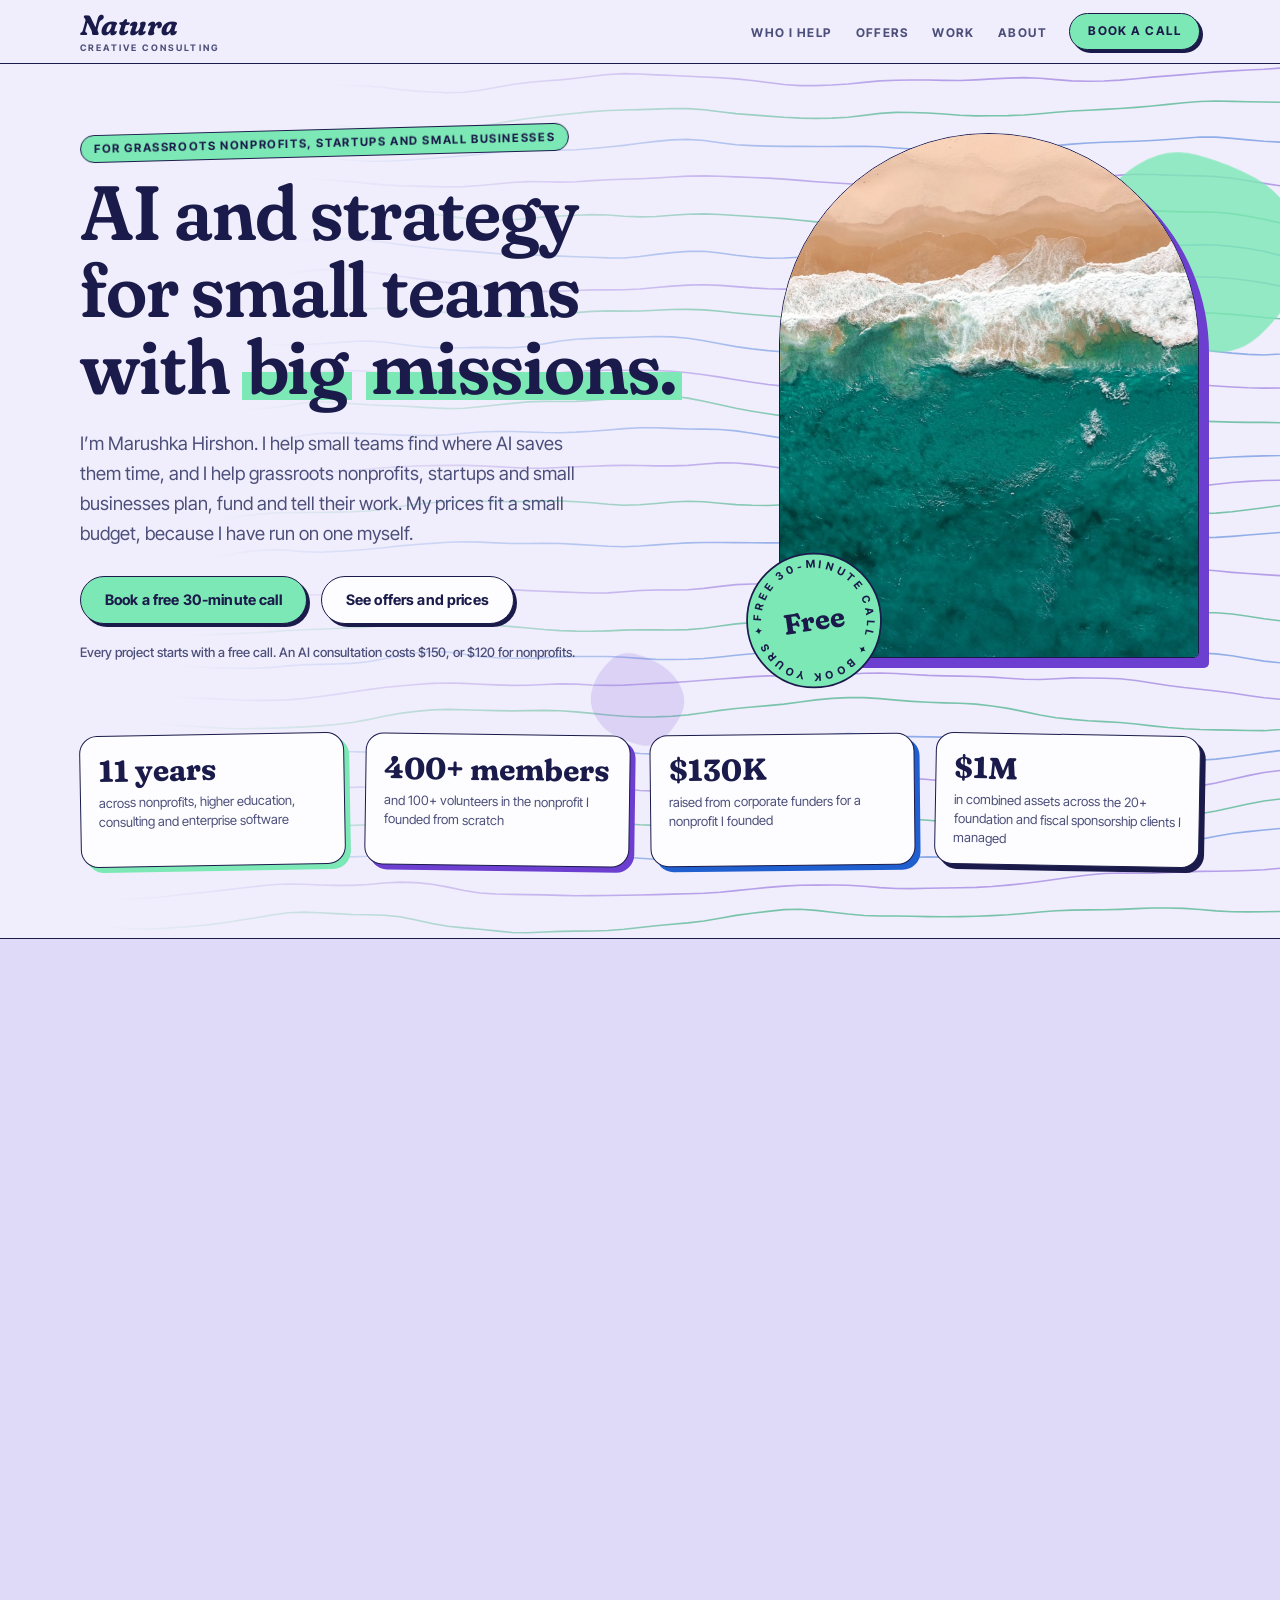
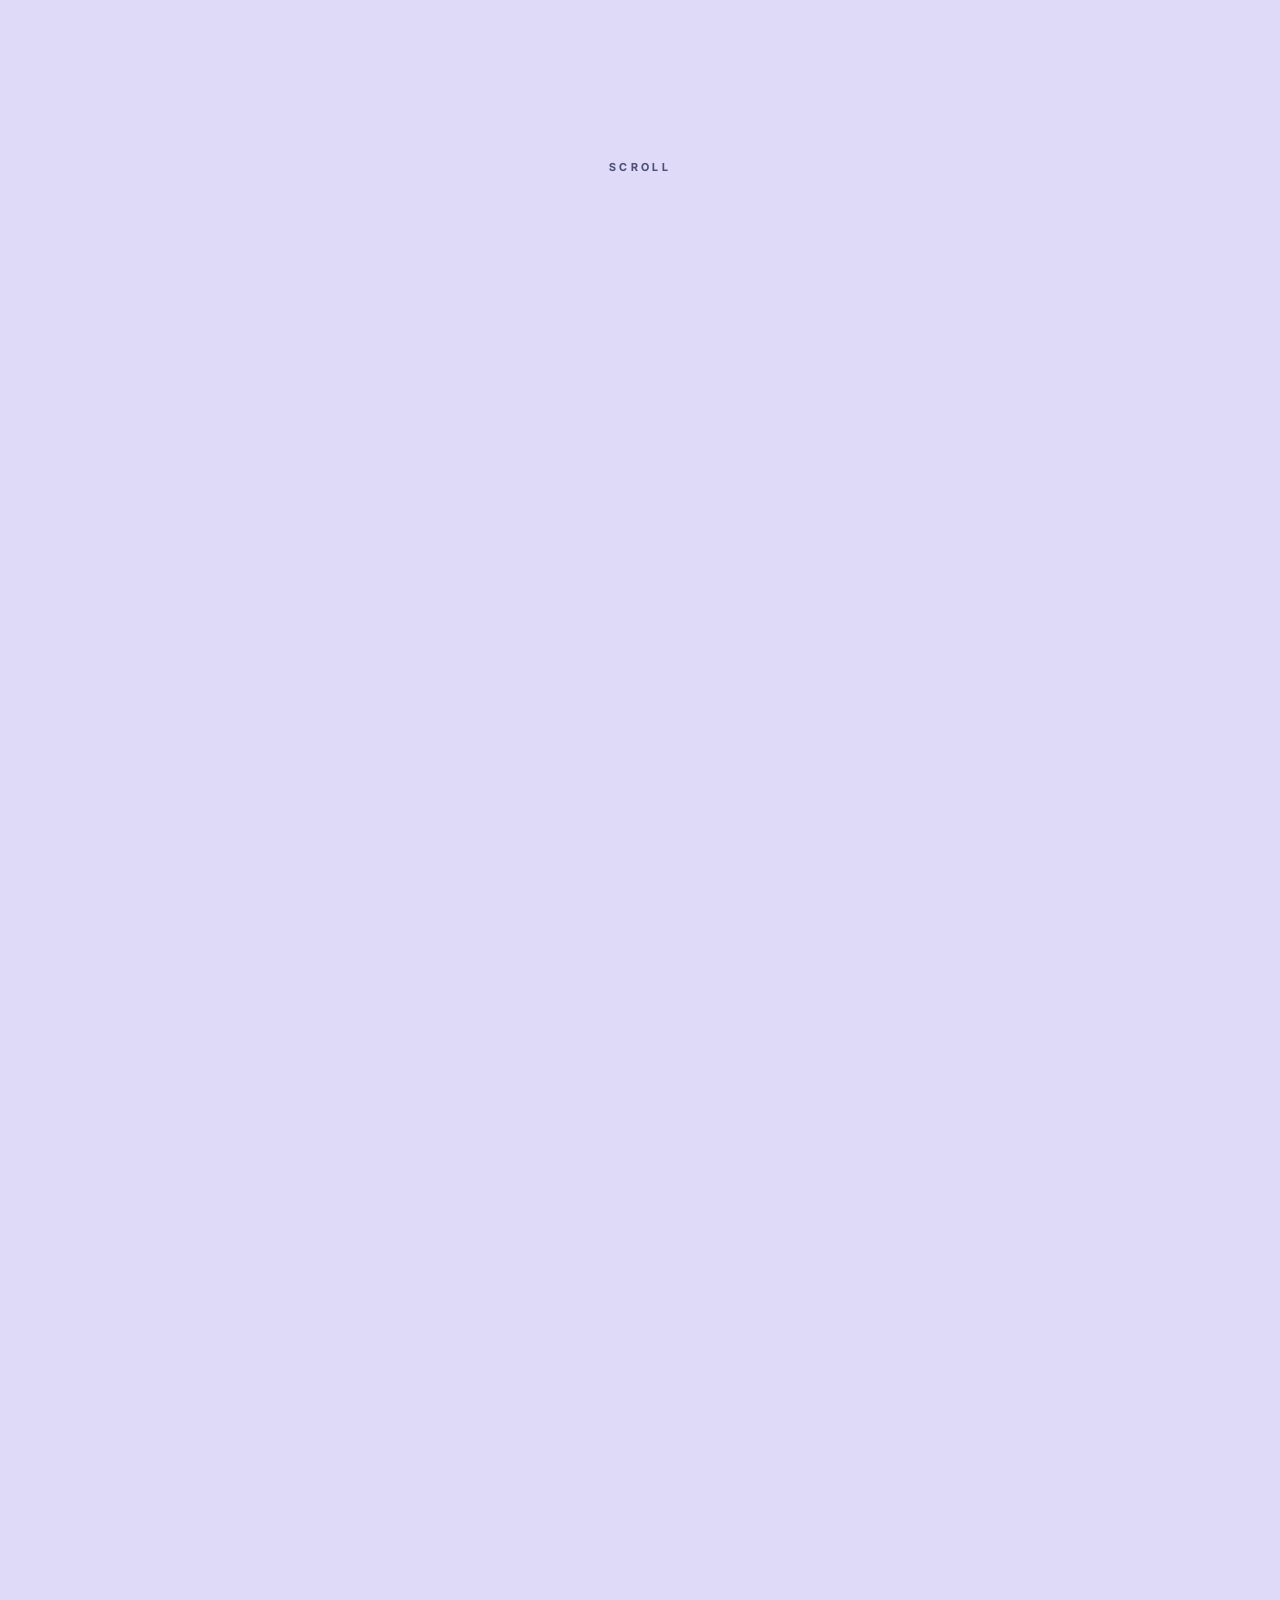
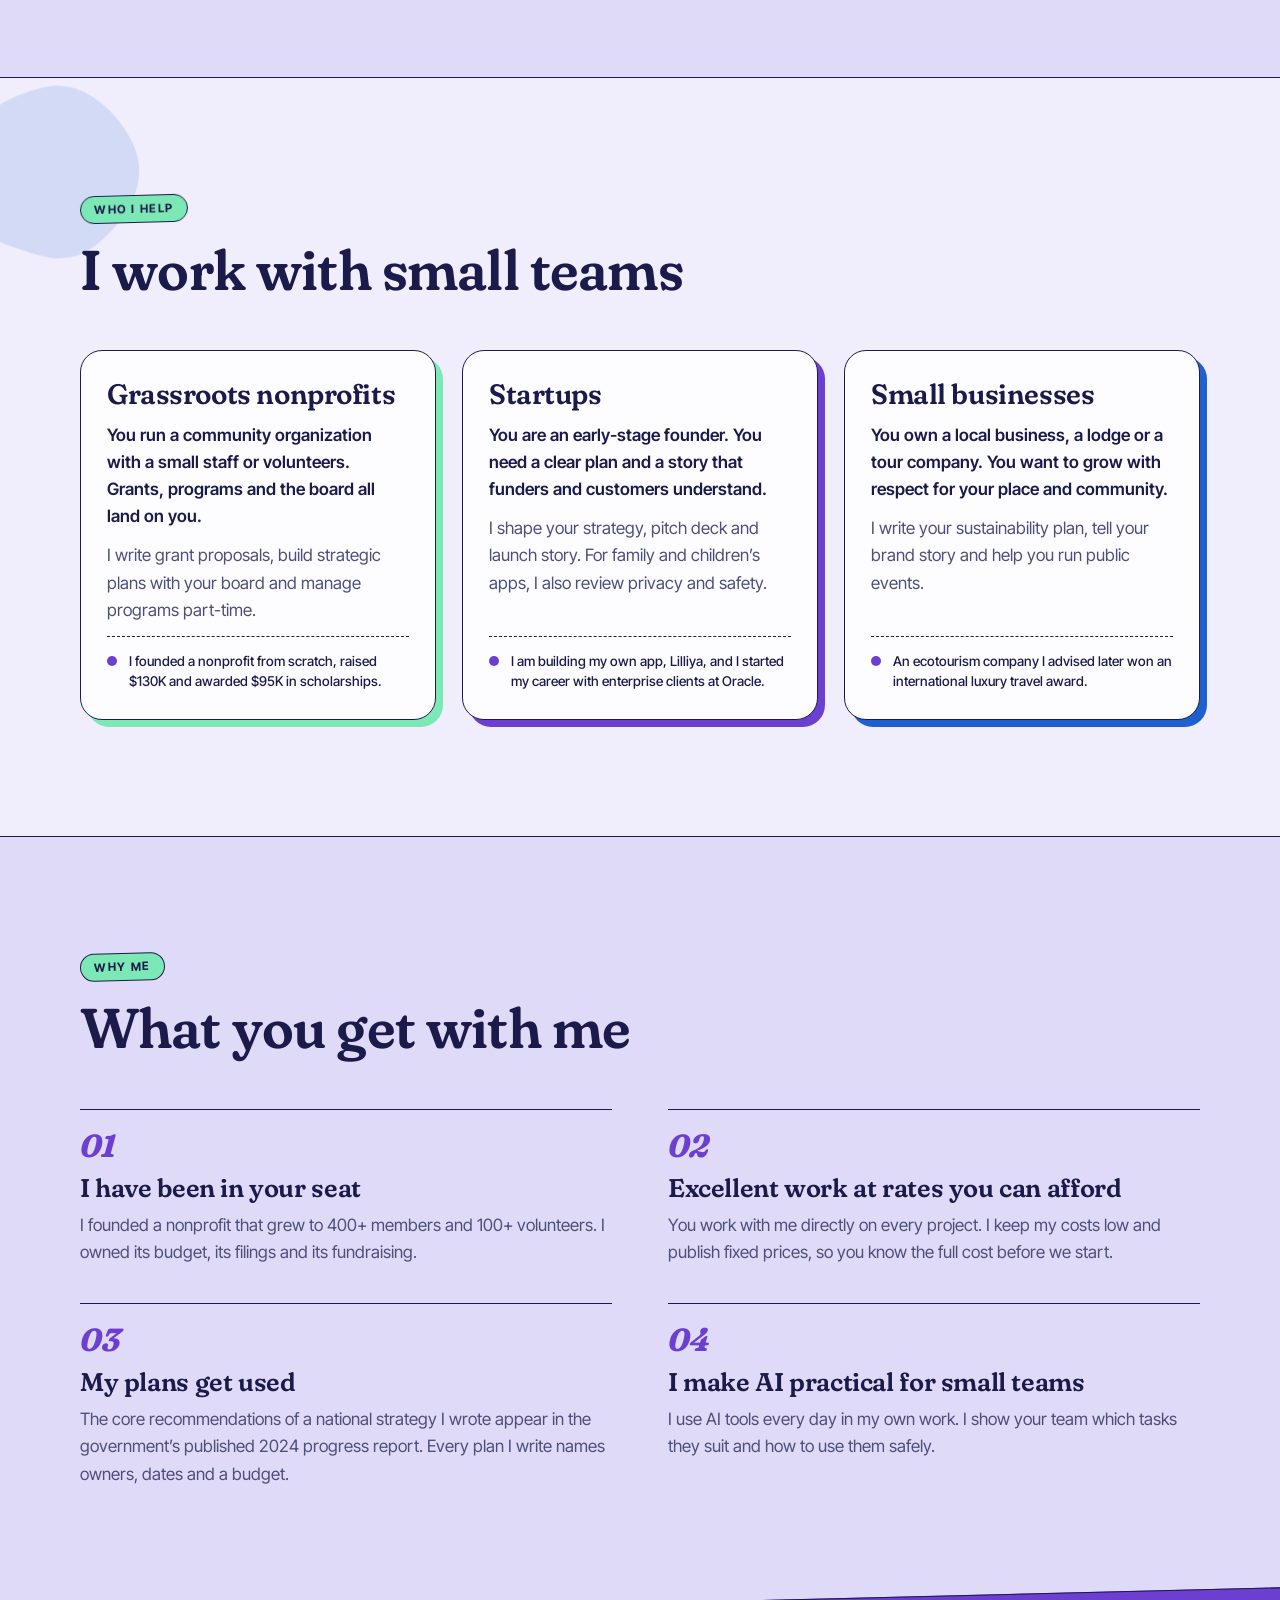
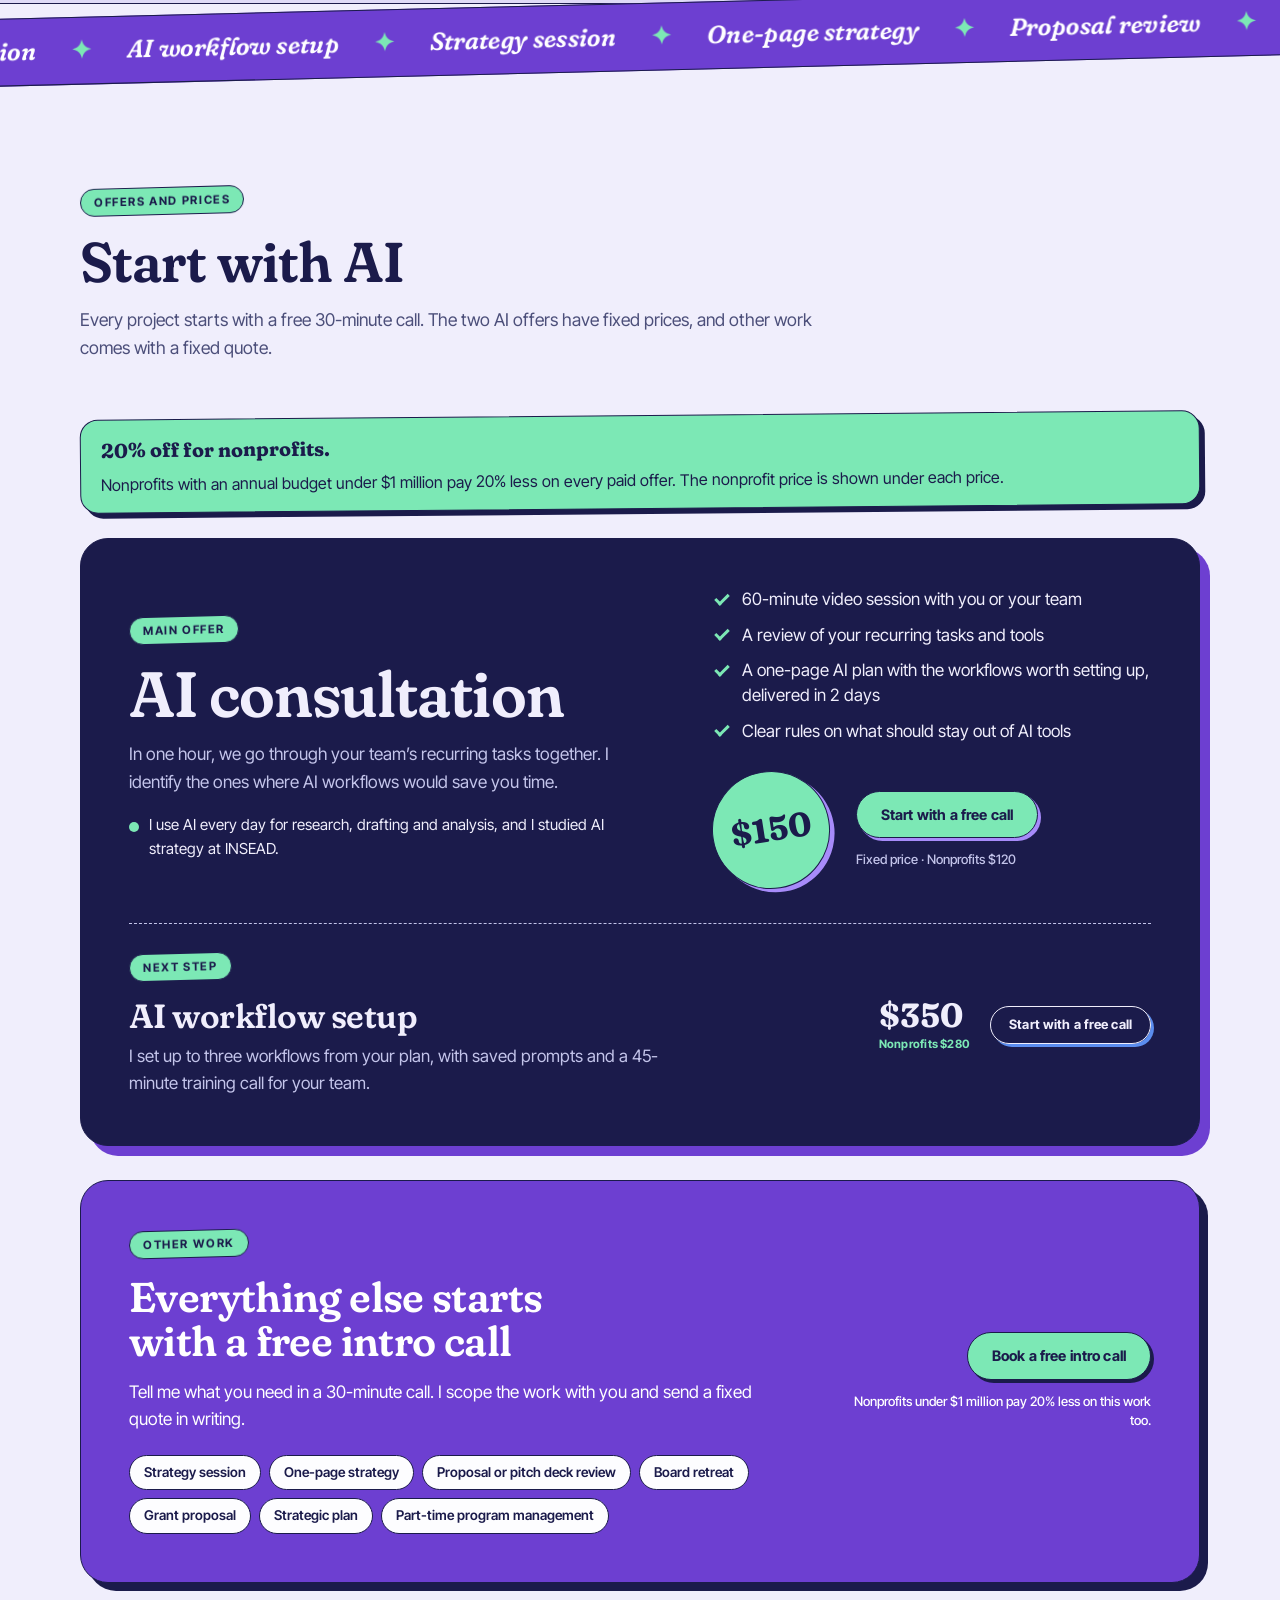
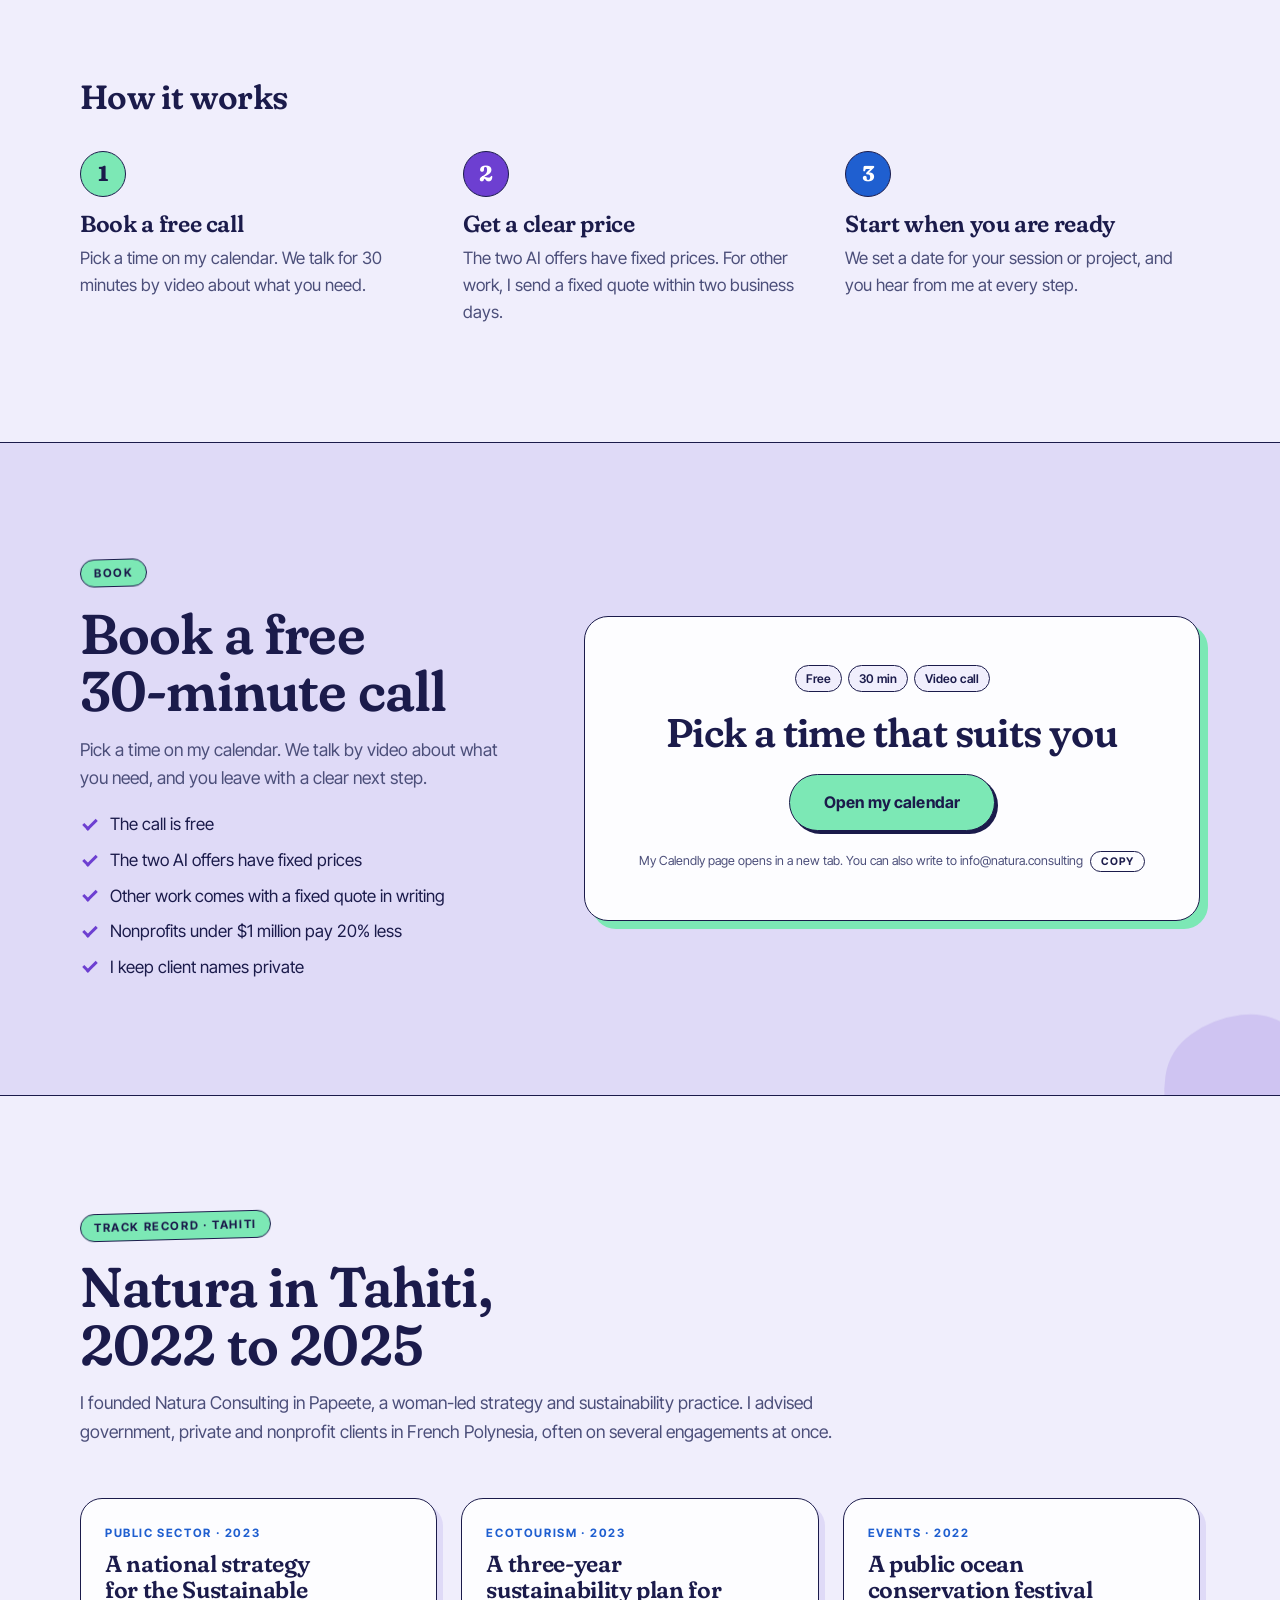
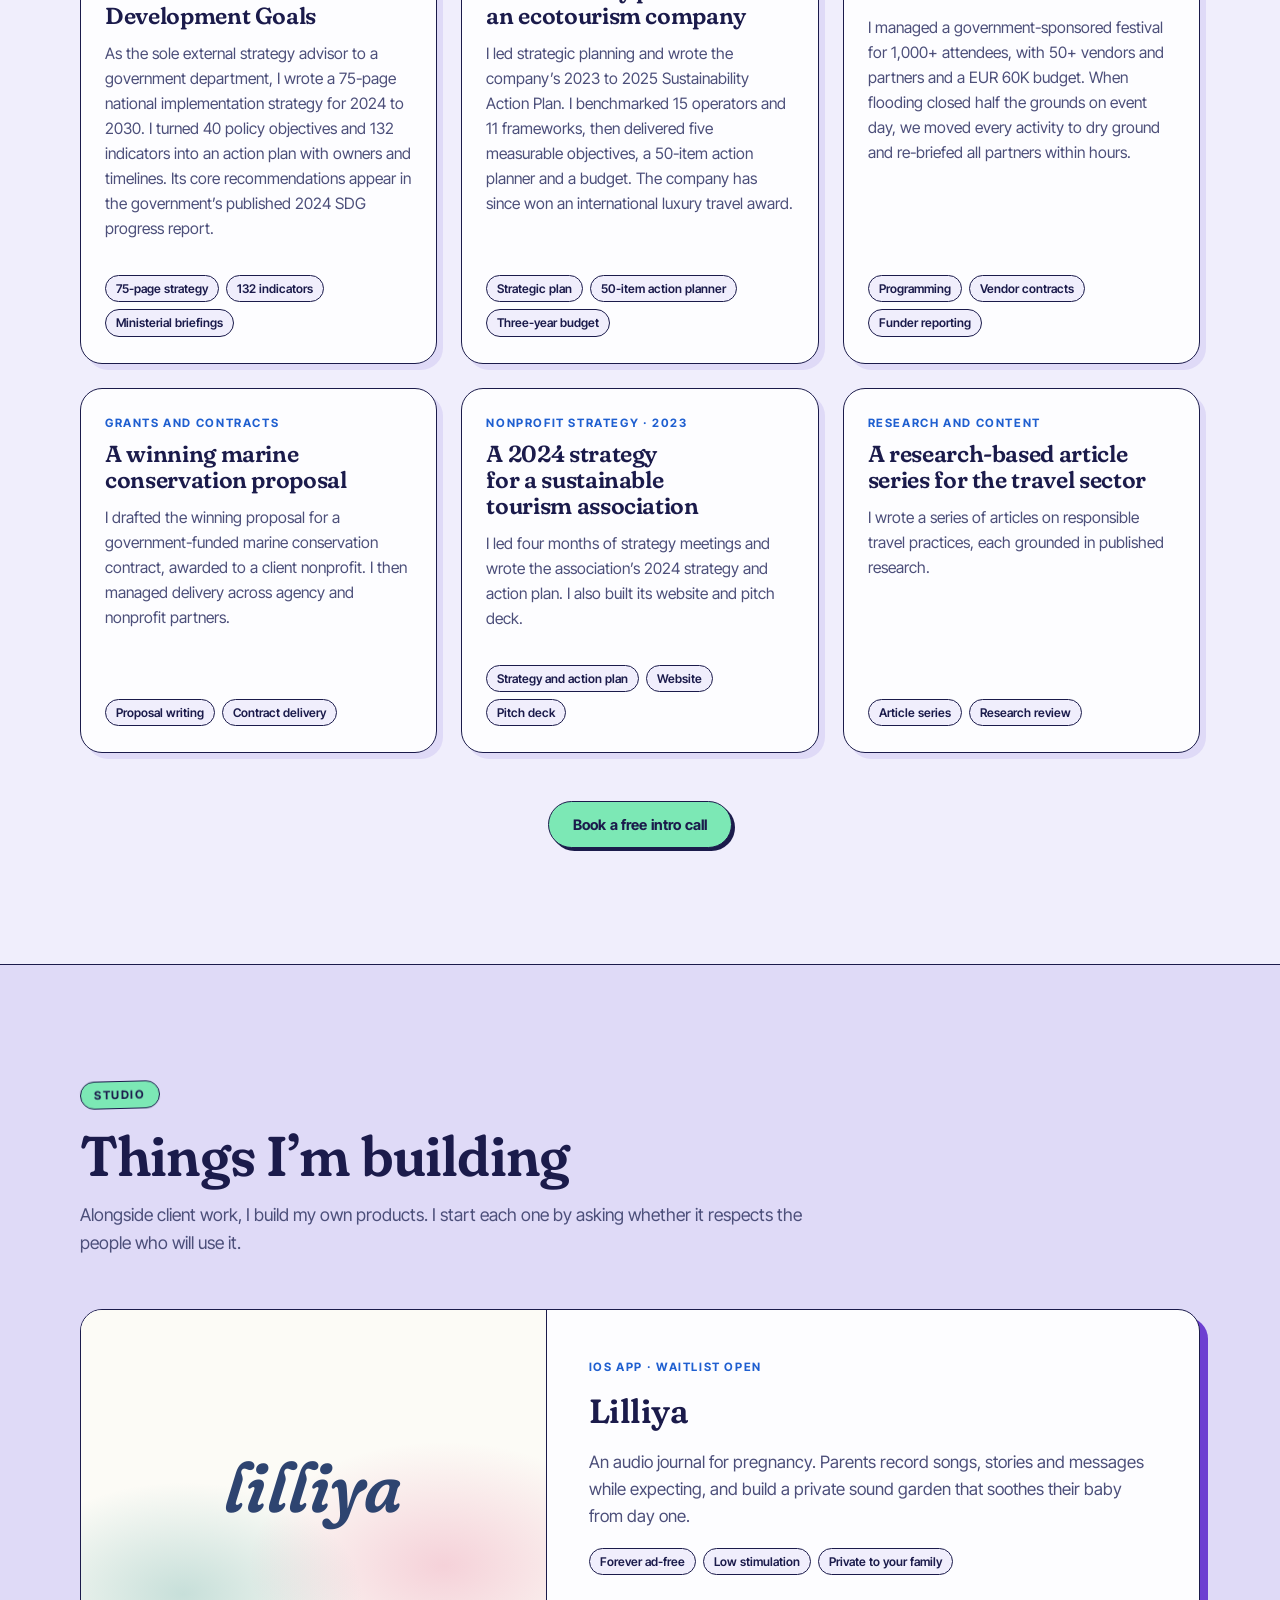
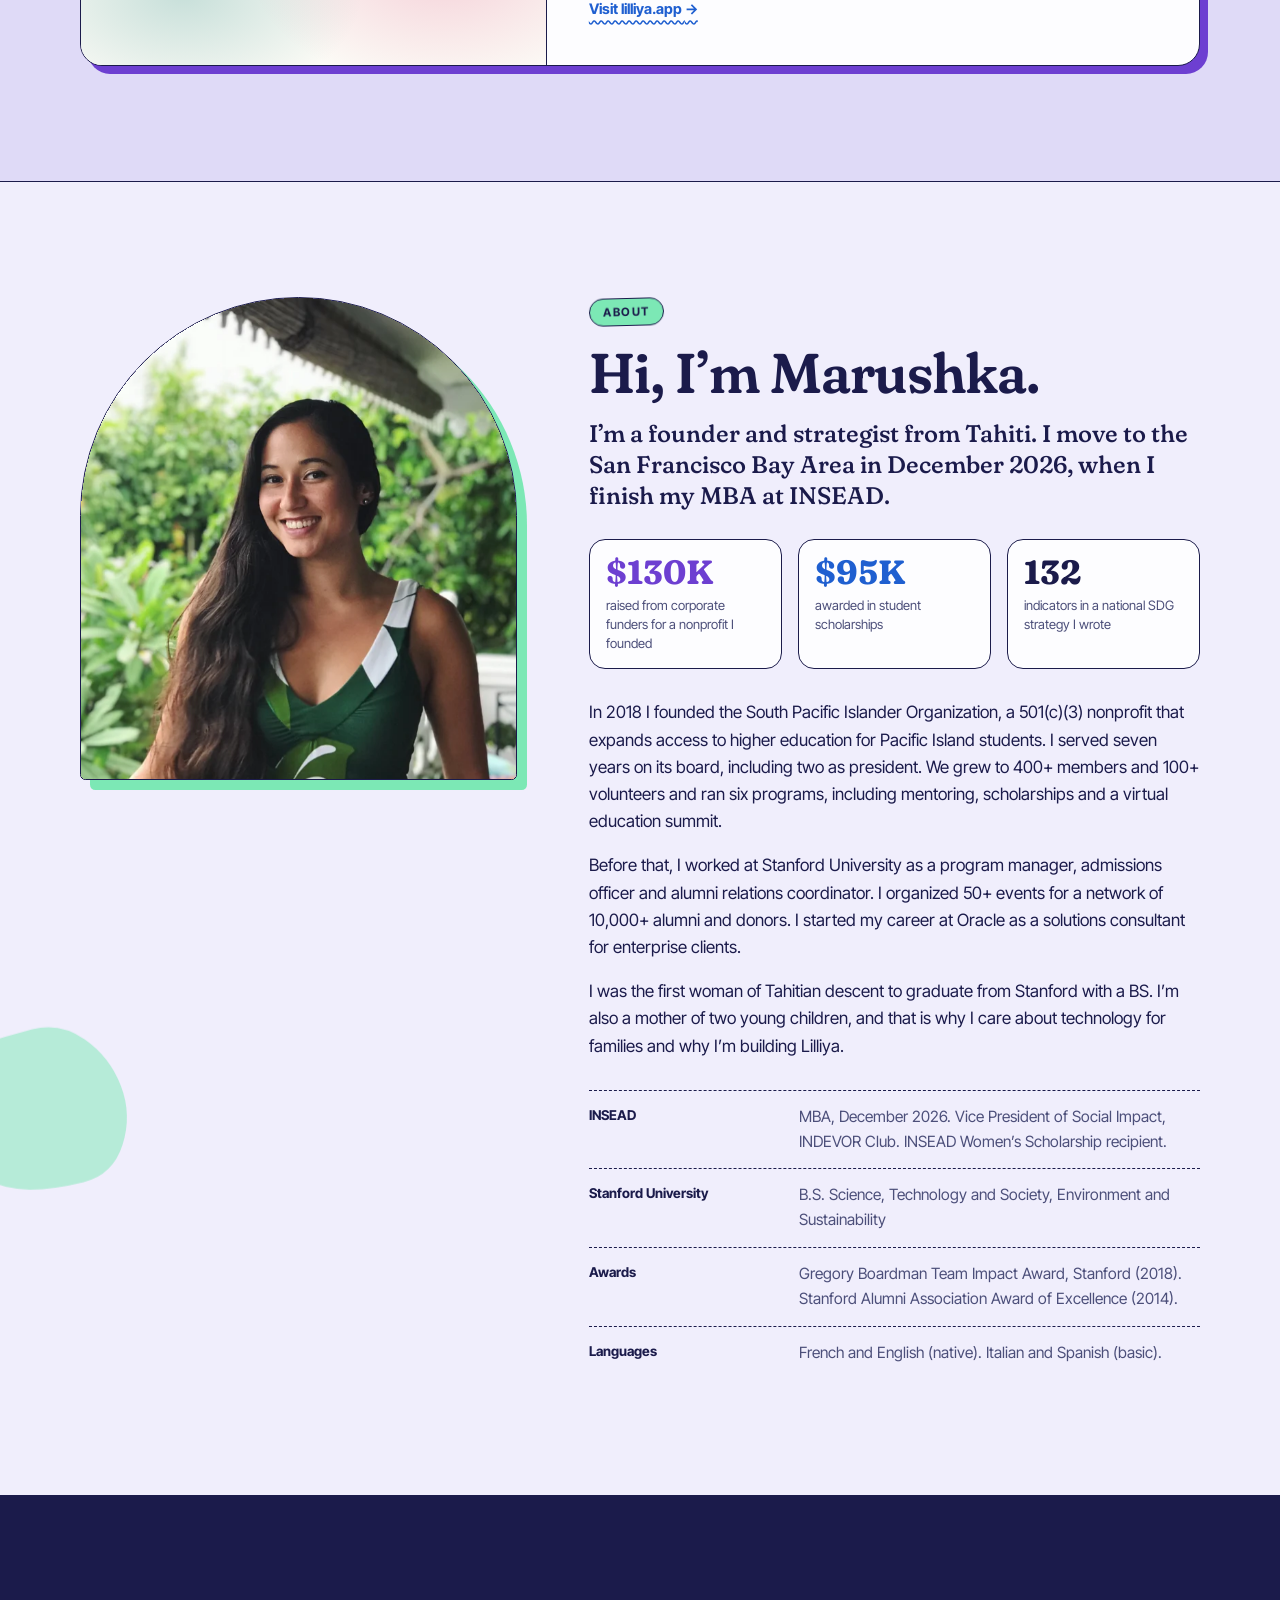
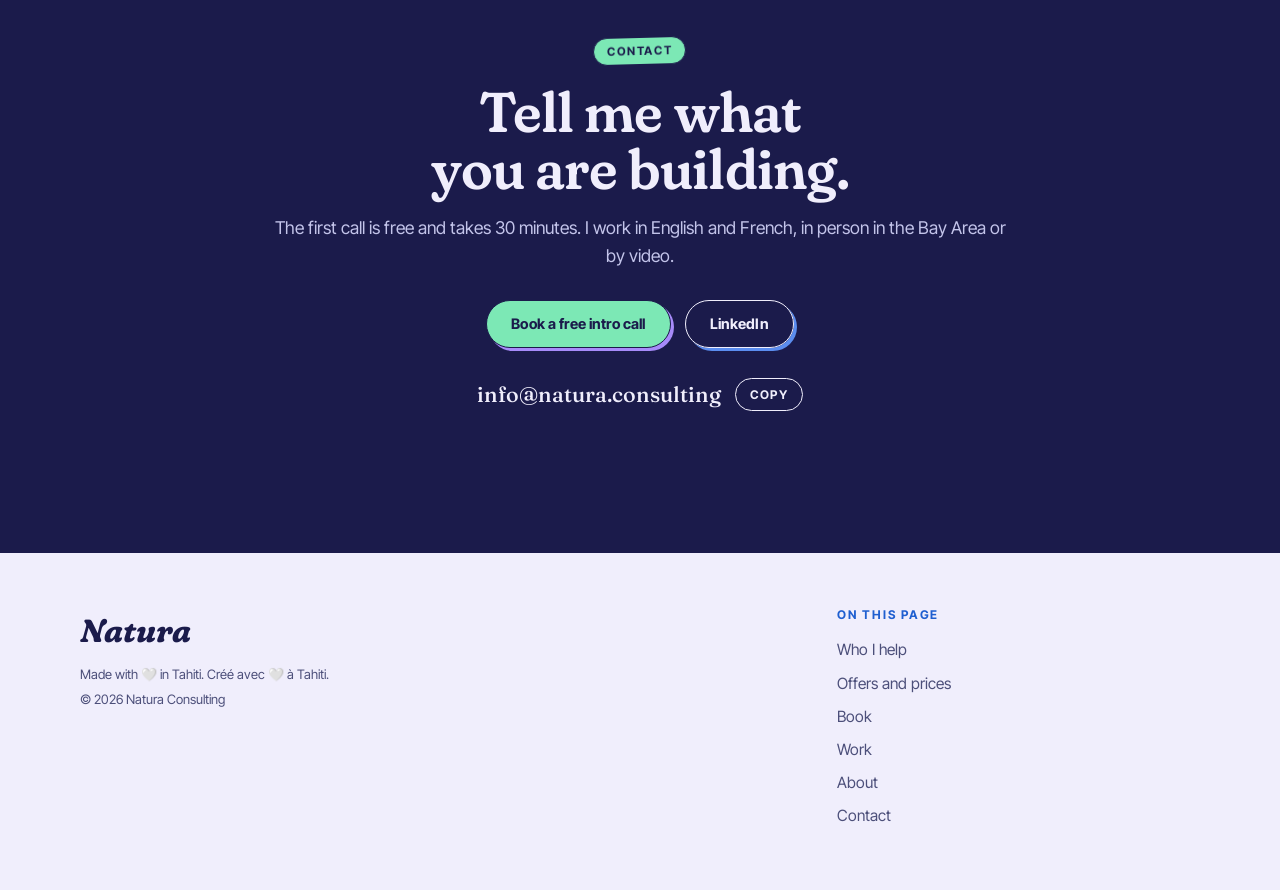
==== index.html @ 6c4a93a5 "Launch the Natura Consulting website A static one-page site for AI consultations and strategy for sm" ====
<!doctype html>
<html lang="en">
<head>
<meta charset="utf-8">
<meta name="viewport" content="width=device-width, initial-scale=1, viewport-fit=cover">
<title>Natura · Consulting for Small Teams</title>
<meta name="description" content="Marushka Hirshon helps grassroots nonprofits, startups and small businesses with AI consultations, strategy and grant work. Fixed prices from $150, and 20% off for nonprofits. San Francisco Bay Area.">
<meta name="version" content="3.4">
<link rel="canonical" href="https://natura.consulting/">
<link rel="icon" href="assets/favicon.svg" type="image/svg+xml">
<link rel="icon" href="assets/favicon-32.png" type="image/png" sizes="32x32">
<link rel="apple-touch-icon" href="assets/apple-touch-icon.png">
<meta name="theme-color" content="#F0EEFC">
<meta property="og:type" content="website">
<meta property="og:site_name" content="Natura Consulting">
<meta property="og:url" content="https://natura.consulting/">
<meta property="og:title" content="AI and strategy for small teams with big missions">
<meta property="og:description" content="Marushka Hirshon helps grassroots nonprofits, startups and small businesses with AI consultations, strategy and grant work. Fixed prices from $150, and 20% off for nonprofits.">
<meta property="og:image" content="https://natura.consulting/assets/og-image.jpg">
<meta property="og:image:width" content="1200">
<meta property="og:image:height" content="630">
<meta property="og:image:alt" content="Natura Consulting. AI and strategy for small teams with big missions.">
<meta name="twitter:card" content="summary_large_image">
<script type="application/ld+json">
{
  "@context": "https://schema.org",
  "@type": "ProfessionalService",
  "name": "Natura Consulting",
  "url": "https://natura.consulting/",
  "image": "https://natura.consulting/assets/og-image.jpg",
  "description": "AI consultations, strategy and grant work for grassroots nonprofits, startups and small businesses, at fixed prices.",
  "email": "info@natura.consulting",
  "areaServed": "San Francisco Bay Area",
  "priceRange": "$",
  "founder": { "@type": "Person", "name": "Marushka Hirshon", "sameAs": "https://www.linkedin.com/in/marushkahirshon" },
  "knowsLanguage": ["en", "fr"]
}
</script>
<link rel="preconnect" href="https://fonts.googleapis.com">
<link rel="preconnect" href="https://fonts.gstatic.com" crossorigin>
<link rel="stylesheet" href="https://fonts.googleapis.com/css2?family=Fraunces:ital,opsz,wght,SOFT,WONK@0,9..144,400..800,0..100,0..1;1,9..144,400..800,0..100,0..1&family=Inter+Tight:wght@400;500;600;700&display=swap">
<link rel="stylesheet" href="assets/site.css">
</head>
<body>

<header class="site-head" id="top">
  <div class="wrap topbar">
    <a class="brand" href="#top"><span class="brand-name">Natura</span><span class="brand-sub">Creative consulting</span></a>
    <nav class="topnav" aria-label="Page sections">
      <ul>
        <li><a href="#who">Who I help</a></li>
        <li><a href="#offers">Offers</a></li>
        <li><a href="#work">Work</a></li>
        <li><a href="#about">About</a></li>
      </ul>
      <a class="btn btn-solid btn-sm" href="https://calendly.com/natura-info/30min" target="_blank" rel="noopener">Book a call</a>
    </nav>
  </div>
</header>

<main>
  <div class="hero-zone">
  <canvas class="waves" data-waves="light" aria-hidden="true"></canvas>
  <span class="blob b1" data-blob data-parallax="0.16" aria-hidden="true"></span>
  <span class="blob b2" data-blob data-parallax="-0.22" aria-hidden="true"></span>
  <section class="hero wrap" aria-labelledby="hero-title">
    <div class="hero-text">
      <p class="label">For grassroots nonprofits, startups and small businesses</p>
      <h1 id="hero-title" data-words>AI and strategy for small teams with big missions.</h1>
      <p class="lede">I’m Marushka Hirshon. I help small teams find where AI saves them time, and I help grassroots nonprofits, startups and small businesses plan, fund and tell their work. My prices fit a small budget, because I have run on one myself.</p>
      <div class="actions">
        <a class="btn btn-solid" href="https://calendly.com/natura-info/30min" target="_blank" rel="noopener">Book a free 30-minute call</a>
        <a class="btn btn-line" href="#offers">See offers and prices</a>
      </div>
      <p class="fineprint">Every project starts with a free call. An AI consultation costs $150, or $120 for nonprofits.</p>
    </div>
    <div class="arch-wrap">
      <figure class="arch">
      <img data-parallax-img src="assets/ocean-hero.webp" alt="Aerial view of turquoise lagoon water meeting deep blue ocean" width="1500" height="2000">
    </figure>
      <a class="sticker" href="https://calendly.com/natura-info/30min" target="_blank" rel="noopener" data-parallax="-0.1" aria-label="Book a free 30-minute call">
        <svg viewBox="0 0 200 200" aria-hidden="true"><circle cx="100" cy="100" r="97"/><defs><path id="sticker-ring" d="M100 100m-76 0a76 76 0 1 1 152 0a76 76 0 1 1-152 0"/></defs><text><textPath href="#sticker-ring" textLength="470">FREE 30-MINUTE CALL ✦ BOOK YOURS ✦ </textPath></text></svg>
        <span class="sticker-mid">Free</span>
      </a>
    </div>
  </section>

  <div class="wrap">
    <ul class="proof" aria-label="Experience at a glance">
      <li><b>11 years</b><span>across nonprofits, higher education, consulting and enterprise software</span></li>
      <li><b>400+ members</b><span>and 100+ volunteers in the nonprofit I founded from scratch</span></li>
      <li><b>$130K</b><span>raised from corporate funders for a nonprofit I founded</span></li>
      <li><b>$1M</b><span>in combined assets across the 20+ foundation and fiscal sponsorship clients I managed</span></li>
    </ul>
  </div>
  </div>

  <section class="manifesto" aria-label="What I believe">
    <div class="stage">
      <canvas class="waves" data-waves="light" aria-hidden="true"></canvas>
      <p class="line" data-words>Small teams carry some of the most important work.</p>
      <p class="line" data-words>They deserve excellent strategy too.</p>
      <p class="line" data-words>I built Natura to offer it at a price they can afford.</p>
      <svg class="tide-draw" viewBox="0 0 600 40" preserveAspectRatio="none" aria-hidden="true"><path d="M0 22C100 6 200 6 300 22S500 38 600 22"/></svg>
      <p class="scroll-cue" aria-hidden="true">Scroll</p>
    </div>
  </section>

  <section class="sec has-blob" id="who" aria-labelledby="who-title">
    <span class="blob b3" data-blob data-parallax="0.2" aria-hidden="true"></span>
    <div class="wrap">
      <div class="sec-head" data-reveal>
        <p class="label">Who I help</p>
        <h2 id="who-title">I work with small teams</h2>
      </div>
      <div class="lanes lanes-3">
        <article class="lane" data-reveal>
          <h3>Grassroots nonprofits</h3>
          <p class="lane-you">You run a community organization with a small staff or volunteers. Grants, programs and the board all land on you.</p>
          <p>I write grant proposals, build strategic plans with your board and manage programs part-time.</p>
          <p class="lane-proof">I founded a nonprofit from scratch, raised $130K and awarded $95K in scholarships.</p>
        </article>
        <article class="lane" data-reveal>
          <h3>Startups</h3>
          <p class="lane-you">You are an early-stage founder. You need a clear plan and a story that funders and customers understand.</p>
          <p>I shape your strategy, pitch deck and launch story. For family and children’s apps, I also review privacy and safety.</p>
          <p class="lane-proof">I am building my own app, Lilliya, and I started my career with enterprise clients at Oracle.</p>
        </article>
        <article class="lane" data-reveal>
          <h3>Small businesses</h3>
          <p class="lane-you">You own a local business, a lodge or a tour company. You want to grow with respect for your place and community.</p>
          <p>I write your sustainability plan, tell your brand story and help you run public events.</p>
          <p class="lane-proof">An ecotourism company I advised later won an international luxury travel award.</p>
        </article>
      </div>
    </div>
  </section>

  <section class="sec sec-deep" id="why" aria-labelledby="why-title">
    <div class="wrap">
      <div class="sec-head" data-reveal>
        <p class="label">Why me</p>
        <h2 id="why-title">What you get with me</h2>
      </div>
      <ol class="why">
        <li data-reveal>
          <span class="num">01</span>
          <h3>I have been in your seat</h3>
          <p>I founded a nonprofit that grew to 400+ members and 100+ volunteers. I owned its budget, its filings and its fundraising.</p>
        </li>
        <li data-reveal>
          <span class="num">02</span>
          <h3>Excellent work at rates you can afford</h3>
          <p>You work with me directly on every project. I keep my costs low and publish fixed prices, so you know the full cost before we start.</p>
        </li>
        <li data-reveal>
          <span class="num">03</span>
          <h3>My plans get used</h3>
          <p>The core recommendations of a national strategy I wrote appear in the government’s published 2024 progress report. Every plan I write names owners, dates and a budget.</p>
        </li>
        <li data-reveal>
          <span class="num">04</span>
          <h3>I make AI practical for small teams</h3>
          <p>I use AI tools every day in my own work. I show your team which tasks they suit and how to use them safely.</p>
        </li>
      </ol>
    </div>
  </section>

  <div class="marquee-wrap" aria-hidden="true"><div class="marquee"><div class="marquee-track"><span>AI consultation</span><i>✦</i><span>AI workflow setup</span><i>✦</i><span>Strategy session</span><i>✦</i><span>One-page strategy</span><i>✦</i><span>Proposal review</span><i>✦</i><span>Board retreat</span><i>✦</i><span>Free intro call</span><i>✦</i></div></div></div>

  <section class="sec" id="offers" aria-labelledby="offers-title">
    <div class="wrap">
      <div class="sec-head" data-reveal>
        <p class="label">Offers and prices</p>
        <h2 id="offers-title">Start with AI</h2>
        <p class="sub">Every project starts with a free 30-minute call. The two AI offers have fixed prices, and other work comes with a fixed quote.</p>
      </div>

      <p class="community" data-reveal><b>20% off for nonprofits.</b> Nonprofits with an annual budget under $1 million pay 20% less on every paid offer. The nonprofit price is shown under each price.</p>

      <article class="feature feature-main" data-reveal>
        <canvas class="waves" data-waves="dark" aria-hidden="true"></canvas>
        <div class="feature-cols">
          <div>
            <p class="label">Main offer</p>
            <h3>AI consultation</h3>
            <p>In one hour, we go through your team’s recurring tasks together. I identify the ones where AI workflows would save you time.</p>
            <p class="feature-proof">I use AI every day for research, drafting and analysis, and I studied AI strategy at INSEAD.</p>
          </div>
          <div>
            <ul class="ticks">
              <li>60-minute video session with you or your team</li>
              <li>A review of your recurring tasks and tools</li>
              <li>A one-page AI plan with the workflows worth setting up, delivered in 2 days</li>
              <li>Clear rules on what should stay out of AI tools</li>
            </ul>
            <div class="feature-buy">
              <span class="price-burst">$150</span>
              <div>
                <a class="btn btn-light" href="https://calendly.com/natura-info/30min" target="_blank" rel="noopener">Start with a free call</a>
                <span class="price-note">Fixed price · Nonprofits $120</span>
              </div>
            </div>
          </div>
        </div>
        <div class="next-step">
          <div class="next-text">
            <p class="label">Next step</p>
            <h4>AI workflow setup</h4>
            <p>I set up to three workflows from your plan, with saved prompts and a 45-minute training call for your team.</p>
          </div>
          <div class="next-buy">
            <span class="price">$350<span class="np">Nonprofits $280</span></span>
            <a class="btn btn-line-light btn-sm" href="https://calendly.com/natura-info/30min" target="_blank" rel="noopener">Start with a free call</a>
          </div>
        </div>
      </article>

      <article class="feature feature-wide feature-band" data-reveal>
        <div class="feature-cols">
          <div>
            <p class="label">Other work</p>
            <h3>Everything else starts with a free intro call</h3>
            <p>Tell me what you need in a 30-minute call. I scope the work with you and send a fixed quote in writing.</p>
            <ul class="also" aria-label="Other work I offer">
              <li>Strategy session</li>
              <li>One-page strategy</li>
              <li>Proposal or pitch deck review</li>
              <li>Board retreat</li>
              <li>Grant proposal</li>
              <li>Strategic plan</li>
              <li>Part-time program management</li>
            </ul>
          </div>
          <div class="feature-side">
            <a class="btn btn-light" href="https://calendly.com/natura-info/30min" target="_blank" rel="noopener">Book a free intro call</a>
            <p class="price-note">Nonprofits under $1 million pay 20% less on this work too.</p>
          </div>
        </div>
      </article>

      <div class="how" id="how">
        <h3 class="how-title" data-reveal>How it works</h3>
        <ol class="steps">
          <li data-reveal><span class="num">1</span><h4>Book a free call</h4><p>Pick a time on my calendar. We talk for 30 minutes by video about what you need.</p></li>
          <li data-reveal><span class="num">2</span><h4>Get a clear price</h4><p>The two AI offers have fixed prices. For other work, I send a fixed quote within two business days.</p></li>
          <li data-reveal><span class="num">3</span><h4>Start when you are ready</h4><p>We set a date for your session or project, and you hear from me at every step.</p></li>
        </ol>
      </div>
    </div>
  </section>

  <section class="sec sec-deep has-blob" id="book" aria-labelledby="book-title">
    <span class="blob b4" data-blob data-parallax="-0.18" aria-hidden="true"></span>
    <div class="wrap book">
      <div class="book-intro" data-reveal>
        <p class="label">Book</p>
        <h2 id="book-title">Book a free <span class="nowrap">30-minute</span> call</h2>
        <p class="sub">Pick a time on my calendar. We talk by video about what you need, and you leave with a clear next step.</p>
        <ul class="ticks ticks-ink">
          <li>The call is free</li>
          <li>The two AI offers have fixed prices</li>
          <li>Other work comes with a fixed quote in writing</li>
          <li>Nonprofits under $1 million pay 20% less</li>
          <li>I keep client names private</li>
        </ul>
      </div>
      <div class="book-card" data-reveal>
        <p class="menu-meta"><span>Free</span><span>30 min</span><span>Video call</span></p>
        <h3>Pick a time that suits you</h3>
        <a class="btn btn-solid btn-lg" href="https://calendly.com/natura-info/30min" target="_blank" rel="noopener">Open my calendar</a>
        <p class="form-note">My Calendly page opens in a new tab. You can also write to <span id="email-book">info@natura.consulting</span> <button class="copy copy-ink" type="button" data-copy="email-book" data-done="Copied">Copy</button></p>
      </div>
    </div>
  </section>

  <section class="sec" id="work" aria-labelledby="work-title">
    <div class="wrap">
      <div class="sec-head" data-reveal>
        <p class="label">Track record · Tahiti</p>
        <h2 id="work-title">Natura in Tahiti, 2022 to 2025</h2>
        <p class="sub">I founded Natura Consulting in Papeete, a woman-led strategy and sustainability practice. I advised government, private and nonprofit clients in French Polynesia, often on several engagements at once.</p>
      </div>
      <div class="work">
        <article class="case" data-reveal>
          <p class="label">Public sector · 2023</p>
          <h3>A national strategy for the Sustainable Development Goals</h3>
          <p>As the sole external strategy advisor to a government department, I wrote a 75-page national implementation strategy for 2024 to 2030. I turned 40 policy objectives and 132 indicators into an action plan with owners and timelines. Its core recommendations appear in the government’s published 2024 SDG progress report.</p>
          <ul class="chips"><li>75-page strategy</li><li>132 indicators</li><li>Ministerial briefings</li></ul>
        </article>
        <article class="case" data-reveal>
          <p class="label">Ecotourism · 2023</p>
          <h3>A three-year sustainability plan for an ecotourism company</h3>
          <p>I led strategic planning and wrote the company’s 2023 to 2025 Sustainability Action Plan. I benchmarked 15 operators and 11 frameworks, then delivered five measurable objectives, a 50-item action planner and a budget. The company has since won an international luxury travel award.</p>
          <ul class="chips"><li>Strategic plan</li><li>50-item action planner</li><li>Three-year budget</li></ul>
        </article>
        <article class="case" data-reveal>
          <p class="label">Events · 2022</p>
          <h3>A public ocean conservation festival</h3>
          <p>I managed a government-sponsored festival for 1,000+ attendees, with 50+ vendors and partners and a EUR 60K budget. When flooding closed half the grounds on event day, we moved every activity to dry ground and re-briefed all partners within hours.</p>
          <ul class="chips"><li>Programming</li><li>Vendor contracts</li><li>Funder reporting</li></ul>
        </article>
        <article class="case" data-reveal>
          <p class="label">Grants and contracts</p>
          <h3>A winning marine conservation proposal</h3>
          <p>I drafted the winning proposal for a government-funded marine conservation contract, awarded to a client nonprofit. I then managed delivery across agency and nonprofit partners.</p>
          <ul class="chips"><li>Proposal writing</li><li>Contract delivery</li></ul>
        </article>
        <article class="case" data-reveal>
          <p class="label">Nonprofit strategy · 2023</p>
          <h3>A 2024 strategy for a sustainable tourism association</h3>
          <p>I led four months of strategy meetings and wrote the association’s 2024 strategy and action plan. I also built its website and pitch deck.</p>
          <ul class="chips"><li>Strategy and action plan</li><li>Website</li><li>Pitch deck</li></ul>
        </article>
        <article class="case" data-reveal>
          <p class="label">Research and content</p>
          <h3>A research-based article series for the travel sector</h3>
          <p>I wrote a series of articles on responsible travel practices, each grounded in published research.</p>
          <ul class="chips"><li>Article series</li><li>Research review</li></ul>
        </article>
      </div>
      <p class="mid-cta" data-reveal><a class="btn btn-solid" href="https://calendly.com/natura-info/30min" target="_blank" rel="noopener">Book a free intro call</a></p>
    </div>
  </section>

  <section class="sec sec-deep" id="studio" aria-labelledby="studio-title">
    <div class="wrap studio">
      <div class="sec-head" data-reveal>
        <p class="label">Studio</p>
        <h2 id="studio-title">Things I’m building</h2>
        <p class="sub">Alongside client work, I build my own products. I start each one by asking whether it respects the people who will use it.</p>
      </div>
      <article class="project" data-reveal>
        <div class="project-mark" aria-hidden="true"><span>lilliya</span></div>
        <div class="project-body">
          <p class="label">iOS app · Waitlist open</p>
          <h3>Lilliya</h3>
          <p>An audio journal for pregnancy. Parents record songs, stories and messages while expecting, and build a private sound garden that soothes their baby from day one.</p>
          <ul class="chips"><li>Forever ad-free</li><li>Low stimulation</li><li>Private to your family</li></ul>
          <a class="text-link" href="https://lilliya.app" target="_blank" rel="noopener">Visit lilliya.app <span aria-hidden="true">→</span></a>
        </div>
      </article>
    </div>
  </section>

  <section class="sec has-blob" id="about" aria-labelledby="about-title">
    <span class="blob b5" data-blob data-parallax="0.15" aria-hidden="true"></span>
    <div class="wrap about">
      <div class="portrait" data-reveal><img data-parallax-img src="assets/marushka.webp" alt="Portrait of Marushka Hirshon" width="750" height="829"></div>
      <div class="about-body">
        <div data-reveal>
          <p class="label">About</p>
          <h2 id="about-title">Hi, I’m Marushka.</h2>
          <p class="lead">I’m a founder and strategist from Tahiti. I move to the San Francisco Bay Area in December 2026, when I finish my MBA at INSEAD.</p>
        </div>
        <div class="stats" data-reveal>
          <div class="stat"><b>$130K</b><span>raised from corporate funders for a nonprofit I founded</span></div>
          <div class="stat"><b>$95K</b><span>awarded in student scholarships</span></div>
          <div class="stat"><b>132</b><span>indicators in a national SDG strategy I wrote</span></div>
        </div>
        <div data-reveal>
          <p>In 2018 I founded the South Pacific Islander Organization, a 501(c)(3) nonprofit that expands access to higher education for Pacific Island students. I served seven years on its board, including two as president. We grew to 400+ members and 100+ volunteers and ran six programs, including mentoring, scholarships and a virtual education summit.</p>
          <p>Before that, I worked at Stanford University as a program manager, admissions officer and alumni relations coordinator. I organized 50+ events for a network of 10,000+ alumni and donors. I started my career at Oracle as a solutions consultant for enterprise clients.</p>
          <p>I was the first woman of Tahitian descent to graduate from Stanford with a BS. I’m also a mother of two young children, and that is why I care about technology for families and why I’m building Lilliya.</p>
        </div>
        <ul class="creds" data-reveal>
          <li><b>INSEAD</b><span>MBA, December 2026. Vice President of Social Impact, INDEVOR Club. INSEAD Women’s Scholarship recipient.</span></li>
          <li><b>Stanford University</b><span>B.S. Science, Technology and Society, Environment and Sustainability</span></li>
          <li><b>Awards</b><span>Gregory Boardman Team Impact Award, Stanford (2018). Stanford Alumni Association Award of Excellence (2014).</span></li>
          <li><b>Languages</b><span>French and English (native). Italian and Spanish (basic).</span></li>
        </ul>
      </div>
    </div>
  </section>
</main>

<section class="contact" id="contact" aria-labelledby="contact-title">
  <canvas class="waves" data-waves="dark" aria-hidden="true"></canvas>
  <div class="wrap inner" data-reveal>
    <p class="label">Contact</p>
    <h2 id="contact-title">Tell me what you are building.</h2>
    <p>The first call is free and takes 30 minutes. I work in English and French, in person in the Bay Area or by video.</p>
    <div class="actions">
      <a class="btn btn-light" href="https://calendly.com/natura-info/30min" target="_blank" rel="noopener">Book a free intro call</a>
      <a class="btn btn-line-light" href="https://www.linkedin.com/in/marushkahirshon" target="_blank" rel="noopener">LinkedIn</a>
    </div>
    <div class="email-row">
      <span class="email" id="email">info@natura.consulting</span>
      <button class="copy" type="button" data-copy="email" data-done="Copied">Copy</button>
    </div>
  </div>
</section>

<footer class="site">
  <div class="wrap">
    <div>
      <p class="foot-brand">Natura</p>
      <div class="foot-meta">
        <span>Made with 🤍 in Tahiti. Créé avec 🤍 à Tahiti.</span>
        <span>© 2026 Natura Consulting</span>
      </div>
    </div>
    <div class="foot-col">
      <h3>On this page</h3>
      <ul><li><a href="#who">Who I help</a></li><li><a href="#offers">Offers and prices</a></li><li><a href="#book">Book</a></li><li><a href="#work">Work</a></li><li><a href="#about">About</a></li><li><a href="#contact">Contact</a></li></ul>
    </div>
  </div>
</footer>

<script src="assets/site.js"></script>
</body>
</html>
---- assets/site.css ----
/* Natura, version 3. A playful island look.
   Layout: pale lilac ground, sticker-style cards with indigo outlines and colour shadows,
   Perlin-noise waves and blobs drifting behind the content, parallax on scroll.
   Colours: purple, mint green and blue on lilac, with deep indigo ink.
   Light theme only, on purpose. */

:root {
  --mist: #F0EEFC;
  --mist-deep: #DFDAF7;
  --card: #FDFDFF;
  --ink: #1B1B4B;
  --muted: #4C4F7A;
  --blue: #1F5FD0;
  --purple: #6D3FD1;
  --green: #7CE8B5;
  --night: #1B1B4B;
  --on-night: #F0EEFC;
  --on-night-muted: #C3C4EA;
  --display: "Fraunces", "Iowan Old Style", Georgia, serif;
  --sans: "Inter Tight", system-ui, -apple-system, "Segoe UI", sans-serif;
  --edge: 1.5px solid var(--ink);
  color-scheme: light;
}

*, *::before, *::after { box-sizing: border-box; }
html { scroll-behavior: smooth; -webkit-text-size-adjust: 100%; }
body {
  margin: 0;
  background: var(--mist);
  color: var(--ink);
  font-family: var(--sans);
  font-size: 17px;
  line-height: 1.6;
  font-variant-numeric: lining-nums;
  overflow-x: hidden;
}
img { max-width: 100%; display: block; height: auto; }
a { color: inherit; }
:focus-visible { outline: 3px solid var(--purple); outline-offset: 3px; border-radius: 6px; }
h1, h2, h3, h4 {
  font-family: var(--display);
  font-weight: 600;
  font-variation-settings: "SOFT" 100, "WONK" 1;
  letter-spacing: -.015em;
  margin: 0;
  text-wrap: balance;
}
p { margin: 0 0 1em; }
p:last-child { margin-bottom: 0; }
[id] { scroll-margin-top: 88px; }

.wrap { position: relative; z-index: 1; width: 100%; max-width: 1200px; margin: 0 auto; padding-inline: clamp(16px, 4vw, 40px); }

/* Labels are small stickers */
.label {
  display: inline-block;
  font-family: var(--sans); font-size: 11.5px; font-weight: 700; letter-spacing: .14em; text-transform: uppercase; line-height: 1.4;
  color: var(--ink); background: var(--green); border: var(--edge); border-radius: 999px;
  padding: 5px 13px; margin: 0 0 18px; transform: rotate(-1.5deg);
}
.case .label, .project-body .label { background: none; border: 0; padding: 0; transform: none; color: var(--blue); margin-bottom: 10px; }

/* ---------- Buttons ---------- */
.btn {
  display: inline-flex; align-items: center; justify-content: center;
  font-family: var(--sans); font-size: 14.5px; font-weight: 700; letter-spacing: .01em; line-height: 1.2;
  padding: 14px 24px; border-radius: 999px; text-decoration: none; cursor: pointer;
  border: var(--edge); box-shadow: 3px 3px 0 var(--ink);
  transition: transform .15s, box-shadow .15s, background-color .15s;
}
.btn:hover { transform: translate(-2px, -2px); box-shadow: 5px 5px 0 var(--ink); }
.btn:active { transform: translate(3px, 3px); box-shadow: 0 0 0 var(--ink); }
.btn-solid, .btn-light { background: var(--green); color: var(--ink); }
.btn-line { background: var(--card); color: var(--ink); }
.btn-light { box-shadow: 3px 3px 0 #A78BFA; }
.btn-light:hover { box-shadow: 5px 5px 0 #A78BFA; }
.btn-line-light { background: transparent; color: var(--on-night); border-color: var(--on-night); box-shadow: 3px 3px 0 #5B8DEF; }
.btn-line-light:hover { box-shadow: 5px 5px 0 #5B8DEF; }
.btn-sm { padding: 10px 18px; font-size: 13px; }
.actions { display: flex; flex-wrap: wrap; gap: 14px; }

/* ---------- Header ---------- */
.site-head { position: sticky; top: env(safe-area-inset-top, 0px); z-index: 30; background: rgba(240, 238, 252, .93); -webkit-backdrop-filter: blur(10px); backdrop-filter: blur(10px); border-bottom: var(--edge); }
.topbar { display: flex; align-items: center; justify-content: space-between; gap: 20px; padding-block: 11px; }
.brand { display: inline-flex; flex-direction: column; text-decoration: none; line-height: 1; }
.brand-name { font-family: var(--display); font-style: italic; font-weight: 700; font-size: 28px; font-variation-settings: "SOFT" 100, "WONK" 1; }
.brand-sub { font-size: 9px; font-weight: 700; letter-spacing: .24em; text-transform: uppercase; color: var(--muted); margin-top: 4px; }
.topnav { display: flex; align-items: center; gap: 22px; }
.topnav ul { display: flex; gap: 24px; list-style: none; margin: 0; padding: 0; }
.topnav a, .lang { font-size: 12px; font-weight: 700; letter-spacing: .12em; text-transform: uppercase; text-decoration: none; }
.topnav ul a { color: var(--muted); }
.topnav ul a:hover { color: var(--ink); text-decoration: underline wavy var(--purple); text-underline-offset: 5px; }
.lang { display: flex; gap: 6px; color: var(--muted); }
.lang a { color: var(--muted); padding: 4px 2px; }
.lang a[aria-current="page"] { color: var(--ink); border-bottom: 2px solid var(--purple); }
@media (max-width: 1020px) { .topnav ul { display: none; } }
@media (max-width: 480px) { .brand-sub { display: none; } .topnav { gap: 12px; } }

/* ---------- Noise canvases and blobs ---------- */
.waves { position: absolute; inset: 0; width: 100%; height: 100%; z-index: 0; pointer-events: none; }
.blob { position: absolute; z-index: 0; pointer-events: none; display: block; will-change: transform; }
.blob svg { display: block; width: 100%; height: 100%; overflow: visible; }
.blob path { fill: currentColor; }
.has-blob { position: relative; overflow: clip; }

/* ---------- Hero ---------- */
.hero-zone { position: relative; overflow: clip; }
.hero-zone .waves { -webkit-mask-image: linear-gradient(105deg, transparent 22%, #000 62%); mask-image: linear-gradient(105deg, transparent 22%, #000 62%); }
@media (max-width: 899px) { .hero-zone .waves { -webkit-mask-image: linear-gradient(180deg, transparent 30%, #000 70%); mask-image: linear-gradient(180deg, transparent 30%, #000 70%); } }
.hero { display: grid; gap: 44px; align-items: center; padding-top: clamp(28px, 5vw, 64px); padding-bottom: clamp(40px, 5vw, 64px); }
@media (min-width: 900px) { .hero { grid-template-columns: 1.2fr .8fr; gap: 64px; } }
.hero h1 { font-size: clamp(2.7rem, 6vw, 5rem); line-height: 1; margin-bottom: 24px; }
.hero h1 .w:nth-last-child(-n+2) { background: linear-gradient(transparent 56%, var(--green) 56% 92%, transparent 92%); padding-inline: .06em; }
.lede { font-size: 1.16rem; color: var(--muted); max-width: 46ch; margin-bottom: 28px; }
.fineprint { font-size: 13px; font-weight: 500; color: var(--muted); margin-top: 18px; }
.arch-wrap { position: relative; justify-self: center; width: 100%; max-width: 420px; }
.arch { margin: 0; border-radius: 999px 999px 24px 24px; overflow: hidden; aspect-ratio: 4 / 5; border: var(--edge); box-shadow: 10px 10px 0 var(--purple); background: var(--mist-deep); }
.arch img { width: 100%; height: 100%; object-fit: cover; transform: scale(1.18); will-change: transform; }
@media (max-width: 899px) { .arch { aspect-ratio: 1 / 1; } .arch-wrap { max-width: 340px; } }
.b1 { width: 300px; height: 300px; right: -70px; top: 30px; color: var(--green); opacity: .8; }
.b2 { width: 150px; height: 150px; left: 44%; bottom: 150px; color: var(--purple); opacity: .16; }
@media (max-width: 899px) { .b1 { width: 220px; height: 220px; top: auto; bottom: 280px; } .b2 { display: none; } }

/* Spinning sticker on the hero photo */
.sticker { position: absolute; left: -34px; bottom: -26px; width: 138px; height: 138px; display: grid; place-items: center; text-decoration: none; color: var(--ink); z-index: 2; will-change: transform; }
.sticker svg { position: absolute; inset: 0; width: 100%; height: 100%; }
.sticker circle { fill: var(--green); stroke: var(--ink); stroke-width: 2.5; }
.sticker text { font-family: var(--sans); font-size: 15.5px; font-weight: 700; letter-spacing: .06em; fill: var(--ink); }
.sticker-mid { position: relative; font-family: var(--display); font-weight: 700; font-size: 1.75rem; font-variation-settings: "SOFT" 100, "WONK" 1; transform: rotate(-8deg); }
.sticker:hover .sticker-mid { transform: rotate(6deg) scale(1.1); transition: transform .2s; }
@media (max-width: 480px) { .sticker { left: -8px; width: 116px; height: 116px; } .sticker-mid { font-size: 1.45rem; } }

/* Proof tickets */
.proof { list-style: none; margin: 0; padding: 8px 0 clamp(48px, 6vw, 72px); display: grid; grid-template-columns: 1fr 1fr; gap: 16px; }
@media (min-width: 900px) { .proof { grid-template-columns: repeat(4, 1fr); gap: 20px; } }
.proof li { background: var(--card); border: var(--edge); border-radius: 18px; padding: 18px 18px 16px; min-width: 0; }
.proof li:nth-child(4n+1) { box-shadow: 5px 5px 0 var(--green); transform: rotate(-1deg); }
.proof li:nth-child(4n+2) { box-shadow: 5px 5px 0 var(--purple); transform: rotate(.8deg); }
.proof li:nth-child(4n+3) { box-shadow: 5px 5px 0 var(--blue); transform: rotate(-.6deg); }
.proof li:nth-child(4n+4) { box-shadow: 5px 5px 0 var(--ink); transform: rotate(1deg); }
.proof b { display: block; font-family: var(--display); font-weight: 700; font-size: clamp(1.45rem, 2.6vw, 1.9rem); line-height: 1.1; font-variation-settings: "SOFT" 100, "WONK" 1; margin-bottom: 6px; }
.proof span { display: block; font-size: 13px; line-height: 1.45; color: var(--muted); }

/* ---------- Word reveals ---------- */
.w { display: inline-block; }
html.motion .hero h1 .w {
  opacity: 0; transform: translateY(.5em) rotate(4deg);
  animation: word-in .7s cubic-bezier(.2, 1.4, .4, 1) forwards;
  animation-delay: calc(var(--i) * 70ms + 100ms);
}
@keyframes word-in { to { opacity: 1; transform: none; } }

/* ---------- Manifesto (scroll-driven) ---------- */
.manifesto { position: relative; padding-block: 72px; background: var(--mist-deep); border-block: var(--edge); }
.stage { position: relative; display: grid; gap: 26px; justify-items: center; text-align: center; padding-inline: clamp(16px, 4vw, 40px); overflow: clip; }
.stage .waves { opacity: .7; }
.line { position: relative; z-index: 1; font-family: var(--display); font-weight: 600; font-variation-settings: "SOFT" 100, "WONK" 1; letter-spacing: -.015em; font-size: clamp(2rem, 5vw, 3.9rem); line-height: 1.08; max-width: 18ch; margin: 0; text-wrap: balance; }
.tide-draw { position: relative; z-index: 1; width: 200px; height: 22px; }
.tide-draw path { fill: none; stroke: var(--purple); stroke-width: 3; stroke-linecap: round; }
.scroll-cue { display: none; }
html.motion .manifesto { height: 260vh; padding: 0; }
html.motion .stage { position: sticky; top: 0; height: 100vh; height: 100svh; place-items: center; align-content: center; gap: 0; }
html.motion .line { grid-area: 1 / 1; }
html.motion .manifesto .w { opacity: 0; will-change: opacity, filter, transform; }
html.motion .tide-draw { position: absolute; bottom: 18vh; left: 50%; transform: translateX(-50%); }
html.motion .tide-draw path { stroke-dasharray: 700; stroke-dashoffset: 700; }
html.motion .scroll-cue { display: block; position: absolute; z-index: 1; bottom: 7vh; left: 0; right: 0; margin: 0; font-size: 11px; font-weight: 700; letter-spacing: .3em; text-transform: uppercase; color: var(--muted); }

/* ---------- Sections ---------- */
.sec { position: relative; padding-block: clamp(72px, 9vw, 120px); }
.sec-deep { background: var(--mist-deep); border-block: var(--edge); }
.sec-head { max-width: 760px; margin-bottom: clamp(32px, 4.5vw, 52px); }
.sec-head h2, .about h2, .contact h2, .book-intro h2 { font-size: clamp(2.2rem, 4.6vw, 3.5rem); line-height: 1.03; margin-bottom: 16px; }
.sub { font-size: 1.1rem; color: var(--muted); }
.tide svg { width: 100%; height: 28px; display: block; }
.tide path { fill: none; stroke: var(--purple); stroke-width: 2.5; }
html.motion .tide path { stroke-dasharray: 1600; stroke-dashoffset: 1600; transition: stroke-dashoffset 2s cubic-bezier(.4, .1, .2, 1); }
html.motion .tide.in path { stroke-dashoffset: 0; }

/* Shared sticker-card look */
.lane, .menu-group, .case, .project, .book-form {
  background: var(--card); border: var(--edge); border-radius: 22px;
}

/* Who I help */
.lanes { display: grid; gap: 26px; }
@media (min-width: 760px) { .lanes { grid-template-columns: 1fr 1fr; } }
@media (min-width: 1040px) { .lanes-3 { grid-template-columns: repeat(3, 1fr); } }
.lane { padding: 28px 26px; display: flex; flex-direction: column; gap: 12px; transition: transform .2s; }
.lane:nth-child(3n+1) { box-shadow: 7px 7px 0 var(--green); }
.lane:nth-child(3n+2) { box-shadow: 7px 7px 0 var(--purple); }
.lane:nth-child(3n+3) { box-shadow: 7px 7px 0 var(--blue); }
.lane:hover { transform: translate(-3px, -3px) rotate(-.6deg); }
.lane h3 { font-size: 1.75rem; line-height: 1.08; }
.lane p { margin: 0; color: var(--muted); }
.lane .lane-you { font-weight: 600; color: var(--ink); }
.lane .lane-proof { margin-top: auto; padding: 14px 0 0 22px; border-top: 1.5px dashed var(--ink); font-size: 13.5px; font-weight: 500; line-height: 1.5; color: var(--ink); position: relative; }
.lane .lane-proof::before { content: ""; position: absolute; left: 0; top: 19px; width: 10px; height: 10px; border-radius: 50%; background: var(--purple); }
.b3 { width: 260px; height: 260px; left: -90px; top: 40px; color: var(--blue); opacity: .14; }

/* Why me */
.why { list-style: none; margin: 0; padding: 0; display: grid; gap: 36px 56px; }
@media (min-width: 760px) { .why { grid-template-columns: 1fr 1fr; } }
.why li { border-top: var(--edge); padding-top: 20px; }
.num { display: block; font-family: var(--display); font-style: italic; font-weight: 700; font-size: 2rem; line-height: 1; color: var(--purple); margin-bottom: 12px; font-variation-settings: "SOFT" 100, "WONK" 1; }
.why h3 { font-size: 1.6rem; line-height: 1.12; margin-bottom: 10px; }
.why p { color: var(--muted); }

/* Marquee */
.marquee-wrap { overflow: hidden; padding-block: 34px; margin-block: -34px; position: relative; z-index: 2; pointer-events: none; }
.marquee { background: var(--purple); color: #fff; border-block: var(--edge); transform: rotate(-1.4deg) scale(1.03); }
.marquee-track { display: flex; gap: 34px; width: max-content; padding: 13px 0; white-space: nowrap; font-family: var(--display); font-style: italic; font-weight: 600; font-size: 1.5rem; font-variation-settings: "SOFT" 100, "WONK" 1; will-change: transform; }
.marquee-track i { font-style: normal; color: var(--green); }

/* Offers */
.community { display: flex; flex-wrap: wrap; align-items: center; gap: 6px 14px; margin: 0 0 30px; padding: 14px 20px; background: var(--green); border: var(--edge); border-radius: 18px; box-shadow: 5px 5px 0 var(--ink); transform: rotate(-.5deg); font-size: 1rem; color: var(--ink); }
.community b { font-family: var(--display); font-weight: 700; font-size: 1.25rem; font-variation-settings: "SOFT" 100, "WONK" 1; }

.feature { position: relative; overflow: hidden; background: var(--night); color: var(--on-night); border: var(--edge); border-radius: 28px; padding: clamp(26px, 4vw, 48px); }
.feature > *:not(.waves) { position: relative; z-index: 1; }
.feature h3 { font-size: clamp(2.3rem, 5.4vw, 4rem); line-height: 1; margin-bottom: 14px; }
.feature-main { box-shadow: 10px 10px 0 var(--purple); margin-bottom: 34px; }
.feature-main .waves { opacity: .55; -webkit-mask-image: linear-gradient(90deg, transparent 10%, #000 70%); mask-image: linear-gradient(90deg, transparent 10%, #000 70%); }
.feature-cols { display: grid; gap: 30px; }
@media (min-width: 980px) { .feature-cols { grid-template-columns: 6fr 5fr; gap: 56px; align-items: center; } }
.feature-cols p:not(.label):not(.price-note) { color: var(--on-night-muted); margin: 0; font-size: 1.08rem; }
.feature-cols p.feature-proof:not(.label):not(.price-note) { margin-top: 18px; font-size: .95rem; color: var(--on-night); padding-left: 20px; position: relative; }
.feature-proof::before { content: ""; position: absolute; left: 0; top: .55em; width: 10px; height: 10px; border-radius: 50%; background: var(--green); }
.feature-buy { display: flex; flex-wrap: wrap; align-items: center; gap: 20px 26px; margin-top: 28px; }
.price-burst { display: grid; place-items: center; width: 118px; height: 118px; flex: none; border-radius: 50%; background: var(--green); color: var(--ink); border: var(--edge); box-shadow: 4px 4px 0 #A78BFA; transform: rotate(-9deg); font-family: var(--display); font-weight: 700; font-size: 2.1rem; font-variation-settings: "SOFT" 100, "WONK" 1; line-height: 1; }
.price-note { display: block; margin: 12px 0 0; font-size: 13px; font-weight: 500; line-height: 1.5; color: var(--on-night-muted); }
.ticks { list-style: none; margin: 0; padding: 0; display: grid; gap: 11px; }
.ticks li { position: relative; padding-left: 30px; line-height: 1.45; }
.ticks li::before { content: ""; position: absolute; left: 3px; top: .38em; width: 14px; height: 8px; border-left: 3px solid var(--green); border-bottom: 3px solid var(--green); transform: rotate(-45deg); }
.ticks-ink { margin-top: 20px; }
.ticks-ink li::before { border-color: var(--purple); }

.menu-group { padding: clamp(22px, 3vw, 32px); box-shadow: 7px 7px 0 var(--blue); }
.menu-title { font-family: var(--sans); font-variation-settings: normal; font-size: 12px; font-weight: 700; letter-spacing: .16em; text-transform: uppercase; color: var(--blue); margin-bottom: 4px; }
.menu-group ul { list-style: none; margin: 0; padding: 0; }
.menu-item { display: grid; grid-template-columns: 1fr auto; gap: 14px 24px; align-items: center; padding: 22px 0; border-top: 1.5px dashed var(--ink); }
.menu-group ul > .menu-item:first-child { border-top: 0; }
.menu-text { min-width: 0; }
.menu-text h4 { font-size: 1.45rem; line-height: 1.12; margin: 0 0 6px; }
.menu-text p { color: var(--muted); font-size: .98rem; line-height: 1.5; margin: 0; }
.menu-text .menu-meta { display: flex; flex-wrap: wrap; gap: 6px; margin-top: 12px; }
.menu-meta span, .chips li { font-size: 12px; font-weight: 600; color: var(--ink); background: var(--mist); border: 1px solid var(--ink); border-radius: 999px; padding: 3px 10px; white-space: nowrap; }
.menu-buy { display: grid; justify-items: end; gap: 10px; text-align: right; }
.price { font-family: var(--display); font-weight: 700; font-size: 1.85rem; line-height: 1; color: var(--ink); white-space: nowrap; font-variation-settings: "SOFT" 100, "WONK" 1; }
.np { display: block; margin-top: 6px; font-family: var(--sans); font-variation-settings: normal; font-size: 11.5px; font-weight: 700; letter-spacing: .02em; color: var(--blue); white-space: nowrap; }
@media (min-width: 980px) {
  .menu-grid { display: grid; grid-template-columns: 1fr 1fr; column-gap: 56px; }
  .menu-grid > .menu-item:nth-child(2) { border-top: 0; }
}
@media (max-width: 560px) {
  .menu-item { grid-template-columns: 1fr; }
  .menu-buy { display: flex; align-items: center; justify-content: space-between; gap: 14px; text-align: left; }
  .menu-buy .price { white-space: normal; min-width: 0; }
}

.feature-band { margin-top: 34px; background: var(--purple); color: #fff; box-shadow: 8px 8px 0 var(--ink); }
.feature-band h3 { font-size: clamp(1.9rem, 3.4vw, 2.6rem); line-height: 1.05; }
.feature-band .feature-cols p:not(.label):not(.price-note) { color: #fff; }
.feature-band .price-note { color: #fff; }
.feature-band .btn-light { box-shadow: 3px 3px 0 var(--ink); }
.feature-band .btn-light:hover { box-shadow: 5px 5px 0 var(--ink); }
@media (min-width: 980px) { .feature-band .feature-cols { grid-template-columns: 1fr auto; } .feature-side { text-align: right; max-width: 300px; } }

.how { margin-top: clamp(56px, 7vw, 88px); }
.how-title { font-size: 2.1rem; margin-bottom: 26px; }
.steps { list-style: none; margin: 0; padding: 0; display: grid; gap: 28px; }
@media (min-width: 760px) { .steps { grid-template-columns: repeat(3, 1fr); } }
.steps .num { display: grid; place-items: center; width: 46px; height: 46px; border-radius: 50%; background: var(--green); border: var(--edge); color: var(--ink); font-style: normal; font-size: 1.35rem; margin-bottom: 14px; }
.steps li:nth-child(2) .num { background: var(--purple); color: #fff; }
.steps li:nth-child(3) .num { background: var(--blue); color: #fff; }
.steps h4 { font-size: 1.45rem; line-height: 1.12; margin: 0 0 8px; }
.steps p { color: var(--muted); margin: 0; }

/* Booking form */
.book { display: grid; gap: 40px; }
@media (min-width: 940px) { .book { grid-template-columns: 5fr 7fr; gap: 64px; align-items: start; } }
.book-form { padding: clamp(22px, 3vw, 36px); display: grid; gap: 18px; box-shadow: 8px 8px 0 var(--green); }
.field { min-width: 0; }
.field label { display: block; font-size: 13px; font-weight: 700; margin-bottom: 7px; }
.field .opt { font-weight: 500; color: var(--muted); }
.field input, .field select, .field textarea {
  width: 100%; font-family: var(--sans); font-size: 1rem; line-height: 1.4; color: var(--ink);
  background: #fff; border: var(--edge); border-radius: 12px; padding: 12px 14px;
}
.field textarea { resize: vertical; min-height: 110px; }
.field input::placeholder { color: #6A6F93; }
.field input:focus-visible, .field select:focus-visible, .field textarea:focus-visible { outline: 3px solid var(--purple); outline-offset: 1px; }
.field-row { display: grid; gap: 18px; }
@media (min-width: 600px) { .field-row { grid-template-columns: 1fr 1fr; } }
.check { display: flex; gap: 10px; align-items: flex-start; font-size: 13.5px; line-height: 1.5; cursor: pointer; }
.check input { width: 18px; height: 18px; margin: 1px 0 0; accent-color: var(--blue); flex: none; }
.book-form .btn { justify-self: start; }
.form-note { font-size: 12.5px; line-height: 1.6; color: var(--muted); margin: 0; }
.copy { font-family: var(--sans); font-size: 12px; font-weight: 700; letter-spacing: .1em; text-transform: uppercase; color: var(--on-night); background: transparent; border: 1.5px solid var(--on-night); border-radius: 999px; padding: 8px 14px; cursor: pointer; }
.copy:hover { background: var(--on-night); color: var(--ink); }
.copy-ink { color: var(--ink); border-color: var(--ink); padding: 3px 10px; font-size: 10.5px; margin-left: 4px; }
.copy-ink:hover { background: var(--ink); color: var(--mist); }
.b4 { width: 240px; height: 240px; right: -80px; bottom: -40px; color: var(--purple); opacity: .14; }

/* Work */
.work { display: grid; gap: 24px; }
@media (min-width: 680px) { .work { grid-template-columns: 1fr 1fr; } }
@media (min-width: 1040px) { .work { grid-template-columns: repeat(3, 1fr); } }
.case { padding: 26px 24px; display: flex; flex-direction: column; box-shadow: 6px 6px 0 var(--mist-deep); transition: transform .2s, box-shadow .2s; }
.case:hover { transform: translate(-3px, -3px) rotate(.5deg); box-shadow: 9px 9px 0 var(--green); }
.case h3 { font-size: 1.45rem; line-height: 1.12; margin-bottom: 12px; }
.case > p:not(.label) { color: var(--muted); font-size: .98rem; }
.chips { list-style: none; margin: 18px 0 0; padding: 0; display: flex; flex-wrap: wrap; gap: 7px; }
.case .chips { margin-top: auto; padding-top: 18px; }
.mid-cta { margin: 48px 0 0; text-align: center; }

/* Studio */
.project { display: grid; overflow: hidden; box-shadow: 8px 8px 0 var(--purple); }
@media (min-width: 860px) { .project { grid-template-columns: 5fr 7fr; } }
.project-mark { min-height: 230px; display: grid; place-items: center; background: radial-gradient(60% 50% at 78% 72%, rgba(217, 43, 101, .2), transparent 70%), radial-gradient(55% 45% at 22% 80%, rgba(10, 124, 116, .22), transparent 70%), #FCFBF6; border-bottom: var(--edge); }
@media (min-width: 860px) { .project-mark { border-bottom: 0; border-right: var(--edge); } }
.project-mark span { font-family: var(--display); font-style: italic; font-weight: 600; font-size: clamp(3rem, 6vw, 4.4rem); color: #2E4470; font-variation-settings: "SOFT" 100, "WONK" 1; }
.project-body { padding: clamp(26px, 4vw, 42px); }
.project-body h3 { font-size: 2.1rem; margin-bottom: 10px; }
.project-body > p:not(.label) { color: var(--muted); }
.text-link { display: inline-block; margin-top: 22px; font-size: 14.5px; font-weight: 700; color: var(--blue); text-decoration: underline wavy; text-underline-offset: 5px; }
.text-link:hover { color: var(--purple); }

/* About */
.about { display: grid; gap: 48px; }
@media (min-width: 940px) { .about { grid-template-columns: 5fr 7fr; gap: 72px; align-items: start; } .portrait { position: sticky; top: 96px; } }
.portrait { border-radius: 999px 999px 24px 24px; overflow: hidden; border: var(--edge); box-shadow: 10px 10px 0 var(--green); max-width: 440px; aspect-ratio: 750 / 829; background: var(--mist-deep); }
.portrait img { width: 100%; height: 100%; object-fit: cover; transform: scale(1.12); will-change: transform; }
@media (max-width: 939px) { .portrait { max-width: 300px; margin-inline: auto; } }
.lead { font-family: var(--display); font-weight: 500; font-size: 1.5rem; line-height: 1.3; margin-bottom: 0; font-variation-settings: "SOFT" 100; }
.stats { display: grid; gap: 16px; margin: 28px 0 30px; }
@media (min-width: 600px) { .stats { grid-template-columns: repeat(3, 1fr); } }
.stat { background: var(--card); border: var(--edge); border-radius: 16px; padding: 16px; }
.stat b { display: block; font-family: var(--display); font-weight: 700; font-size: 2.1rem; line-height: 1; margin-bottom: 6px; font-variation-settings: "SOFT" 100, "WONK" 1; }
.stat:nth-child(1) b { color: var(--purple); } .stat:nth-child(2) b { color: var(--blue); }
.stat span { display: block; font-size: 13px; line-height: 1.45; color: var(--muted); }
.creds { list-style: none; margin: 30px 0 0; padding: 0; }
.creds li { display: grid; gap: 2px; padding: 14px 0; border-top: 1.5px dashed var(--ink); }
@media (min-width: 600px) { .creds li { grid-template-columns: 190px 1fr; gap: 20px; } }
.creds b { font-size: 13.5px; font-weight: 700; }
.creds span { color: var(--muted); font-size: .97rem; }
.b5 { width: 280px; height: 280px; left: -110px; bottom: 60px; color: var(--green); opacity: .5; }

/* Contact */
.contact { position: relative; overflow: hidden; background: var(--night); color: var(--on-night); padding-block: clamp(84px, 11vw, 140px); border-top: var(--edge); }
.contact .waves { opacity: .6; -webkit-mask-image: radial-gradient(ellipse 60% 55% at center, transparent 55%, #000 100%); mask-image: radial-gradient(ellipse 60% 55% at center, transparent 55%, #000 100%); }
.contact .inner { max-width: 820px; text-align: center; }
.contact p:not(.label) { color: var(--on-night-muted); font-size: 1.1rem; }
.contact .actions { justify-content: center; margin-top: 30px; }
.email-row { display: flex; flex-wrap: wrap; align-items: center; justify-content: center; gap: 14px; margin: 30px 0 0; }
.email { font-family: var(--display); font-size: 1.35rem; font-weight: 500; color: var(--on-night); overflow-wrap: anywhere; }

/* Footer */
footer.site { padding-block: 52px 60px; border-top: var(--edge); }
footer.site .wrap { display: grid; gap: 32px; }
@media (min-width: 760px) { footer.site .wrap { grid-template-columns: 2fr 1fr; } }
.foot-brand { font-family: var(--display); font-style: italic; font-weight: 700; font-size: 2rem; margin-bottom: 8px; font-variation-settings: "SOFT" 100, "WONK" 1; }
.foot-meta { display: grid; gap: 4px; font-size: 13px; color: var(--muted); }
.foot-col h3 { font-family: var(--sans); font-variation-settings: normal; font-size: 12px; font-weight: 700; letter-spacing: .16em; text-transform: uppercase; color: var(--blue); margin-bottom: 12px; }
.foot-col ul { list-style: none; margin: 0; padding: 0; display: grid; gap: 6px; }
.foot-col a { font-size: .97rem; color: var(--muted); text-decoration: none; }
.foot-col a:hover { color: var(--ink); text-decoration: underline wavy var(--purple); text-underline-offset: 4px; }

/* Second step inside the main AI offer */
.next-step { display: grid; gap: 18px 32px; align-items: center; margin-top: 34px; padding-top: 28px; border-top: 1.5px dashed var(--on-night-muted); }
@media (min-width: 760px) { .next-step { grid-template-columns: 1fr auto; } }
.next-text h4 { font-size: clamp(1.6rem, 3vw, 2.1rem); line-height: 1.05; margin-bottom: 8px; }
.next-text p:not(.label) { color: var(--on-night-muted); margin: 0; max-width: 56ch; }
.next-buy { display: flex; align-items: center; gap: 20px; }
.next-step .price { color: var(--on-night); font-size: 2.1rem; }
.next-step .np { color: var(--green); }

/* Other work, listed as tags inside the purple band */
.also { list-style: none; margin: 22px 0 0; padding: 0; display: flex; flex-wrap: wrap; gap: 8px; }
.also li { font-size: 13.5px; font-weight: 600; color: var(--ink); background: var(--card); border: var(--edge); border-radius: 999px; padding: 6px 14px; }

/* Booking panel with one Calendly button */
.nowrap { white-space: nowrap; }
.book-card { background: var(--card); border: var(--edge); border-radius: 24px; box-shadow: 8px 8px 0 var(--green); padding: clamp(28px, 4vw, 48px); display: grid; gap: 20px; justify-items: center; text-align: center; align-self: center; }
.book-card h3 { font-size: clamp(1.8rem, 3.4vw, 2.5rem); line-height: 1.05; }
.book-card .menu-meta { display: flex; flex-wrap: wrap; justify-content: center; gap: 6px; margin: 0; }
.btn-lg { padding: 18px 34px; font-size: 16px; }

/* ---------- Pop-in reveals ---------- */
html.motion [data-reveal] { opacity: .15; transform: translateY(30px) rotate(-1.2deg) scale(.97); transition: opacity .7s ease, transform .8s cubic-bezier(.2, 1.3, .4, 1); }
html.motion [data-reveal].in { opacity: 1; transform: none; }
html.motion .community[data-reveal].in { transform: rotate(-.5deg); }
html.motion .sticker svg { animation: spin 22s linear infinite; }
.sticker:hover svg { animation-duration: 6s; }
@keyframes spin { to { transform: rotate(360deg); } }

@media (prefers-reduced-motion: reduce) {
  html { scroll-behavior: auto; }
  *, *::before, *::after { animation: none !important; transition: none !important; }
}
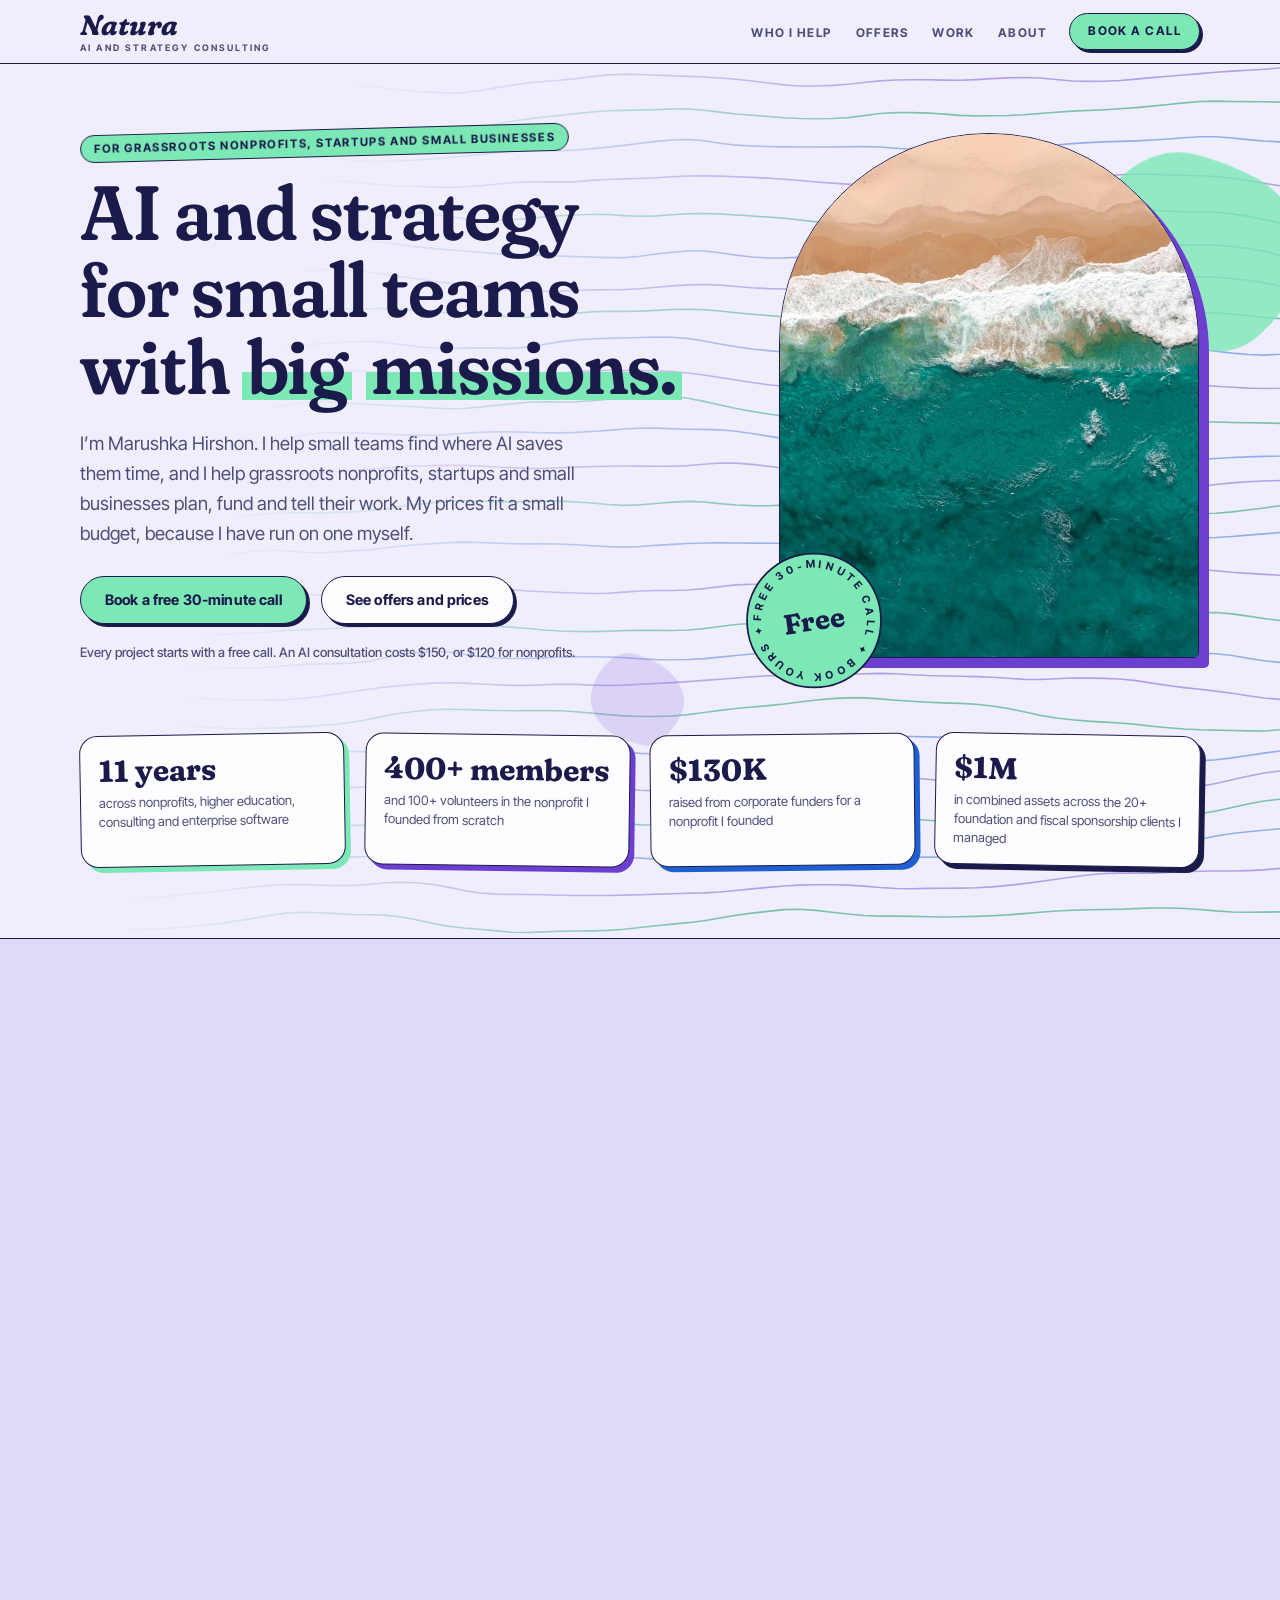
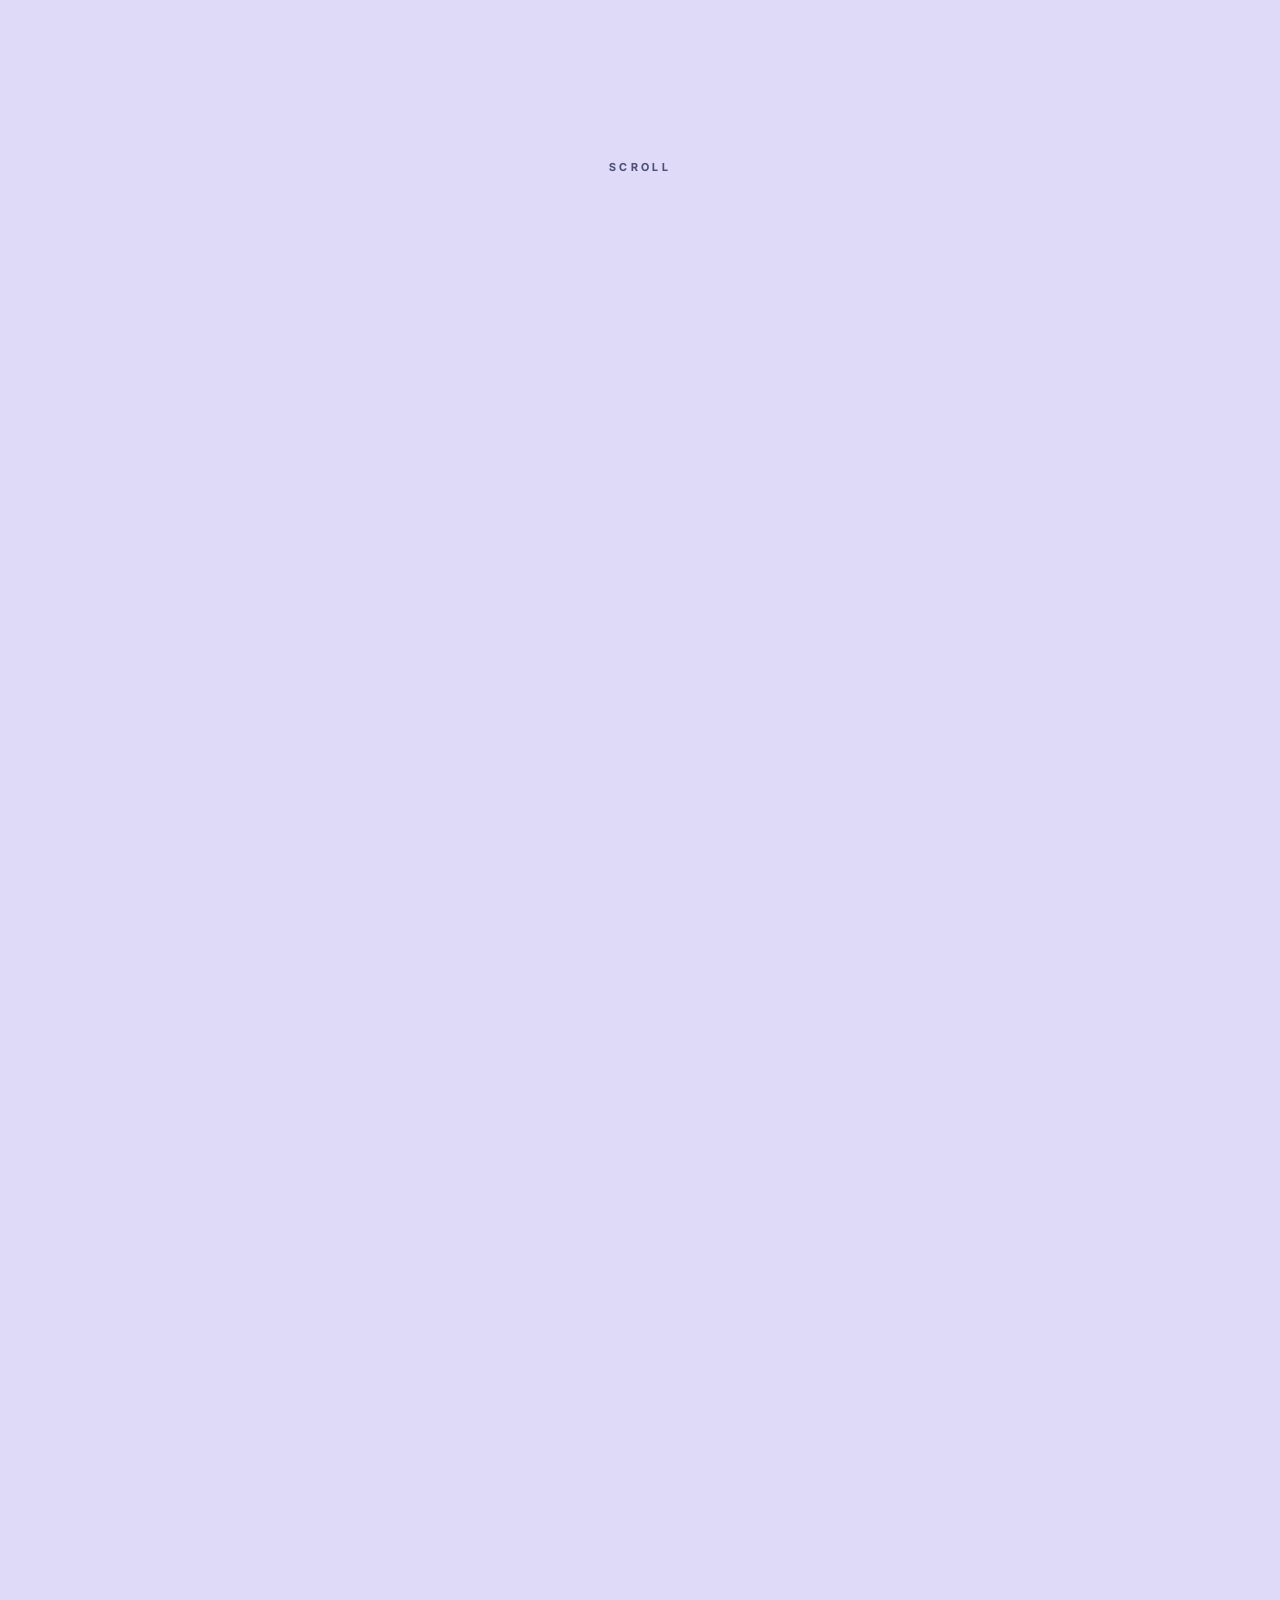
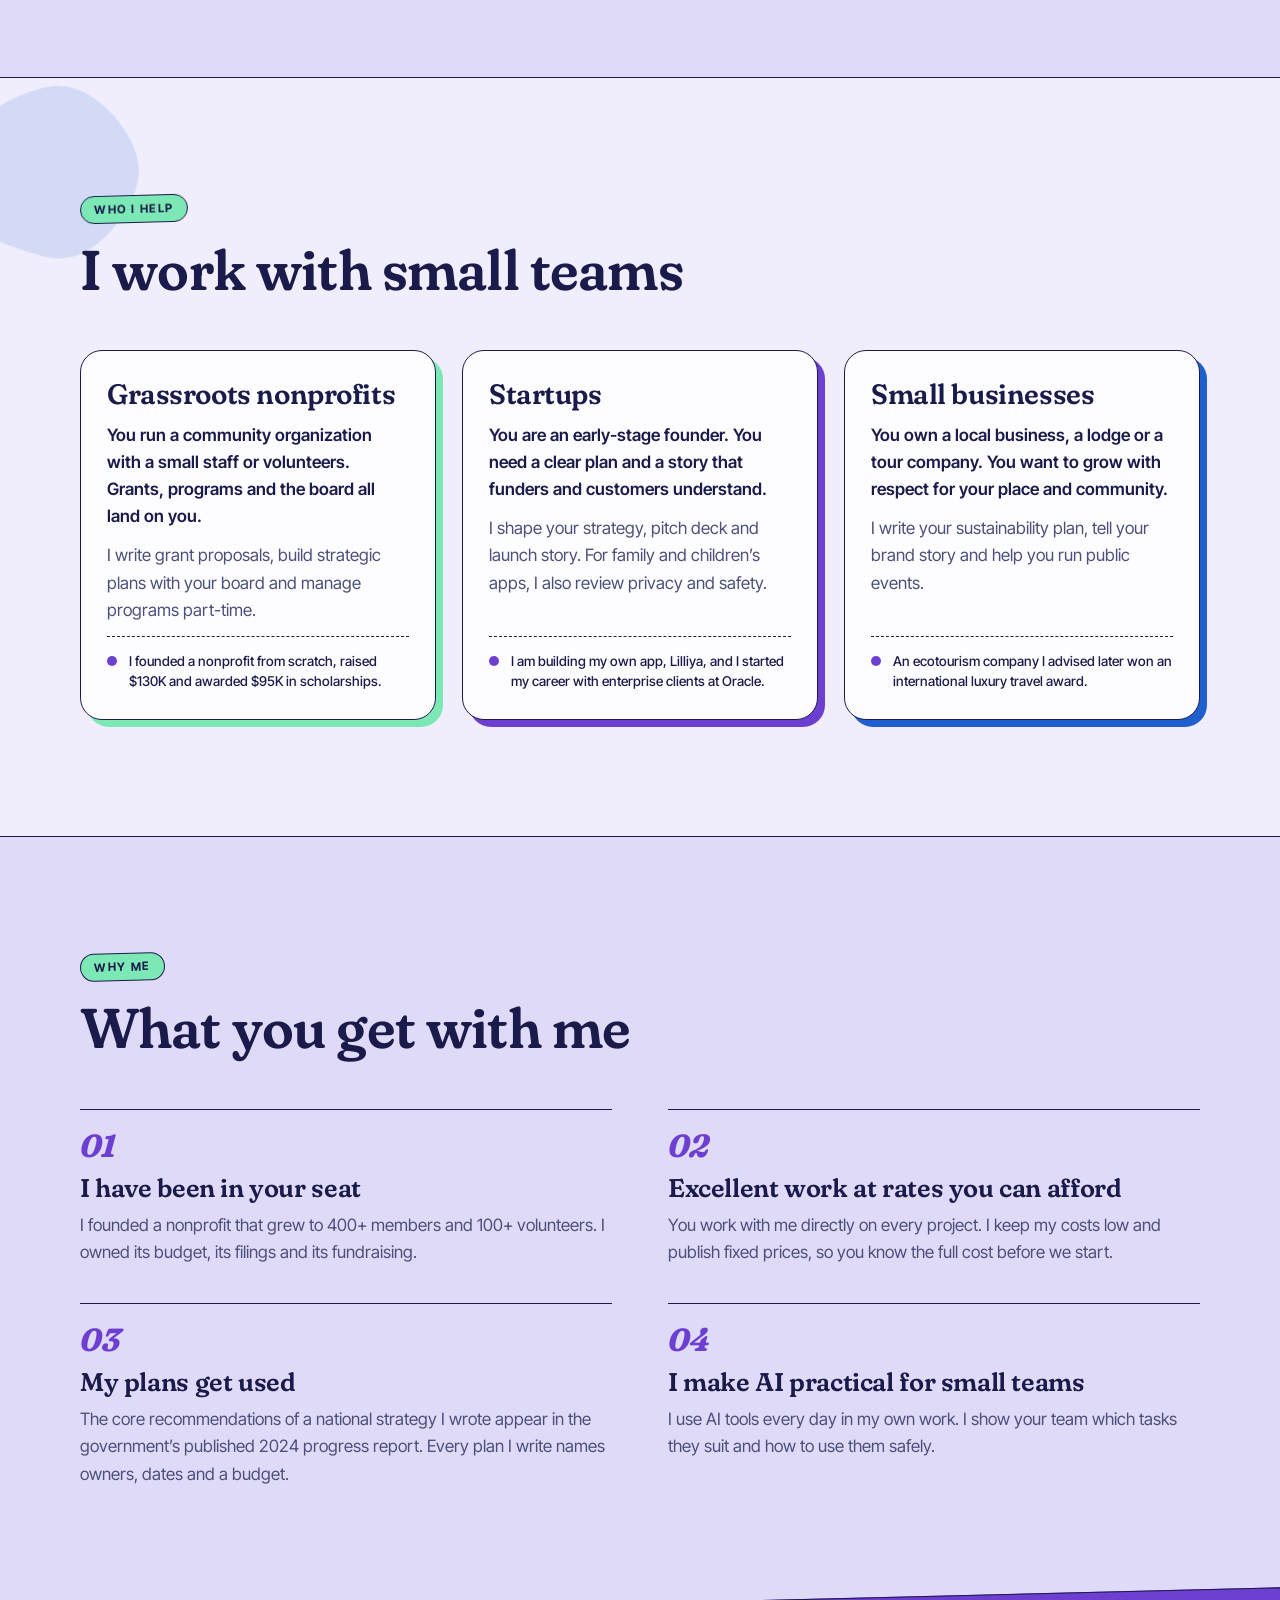
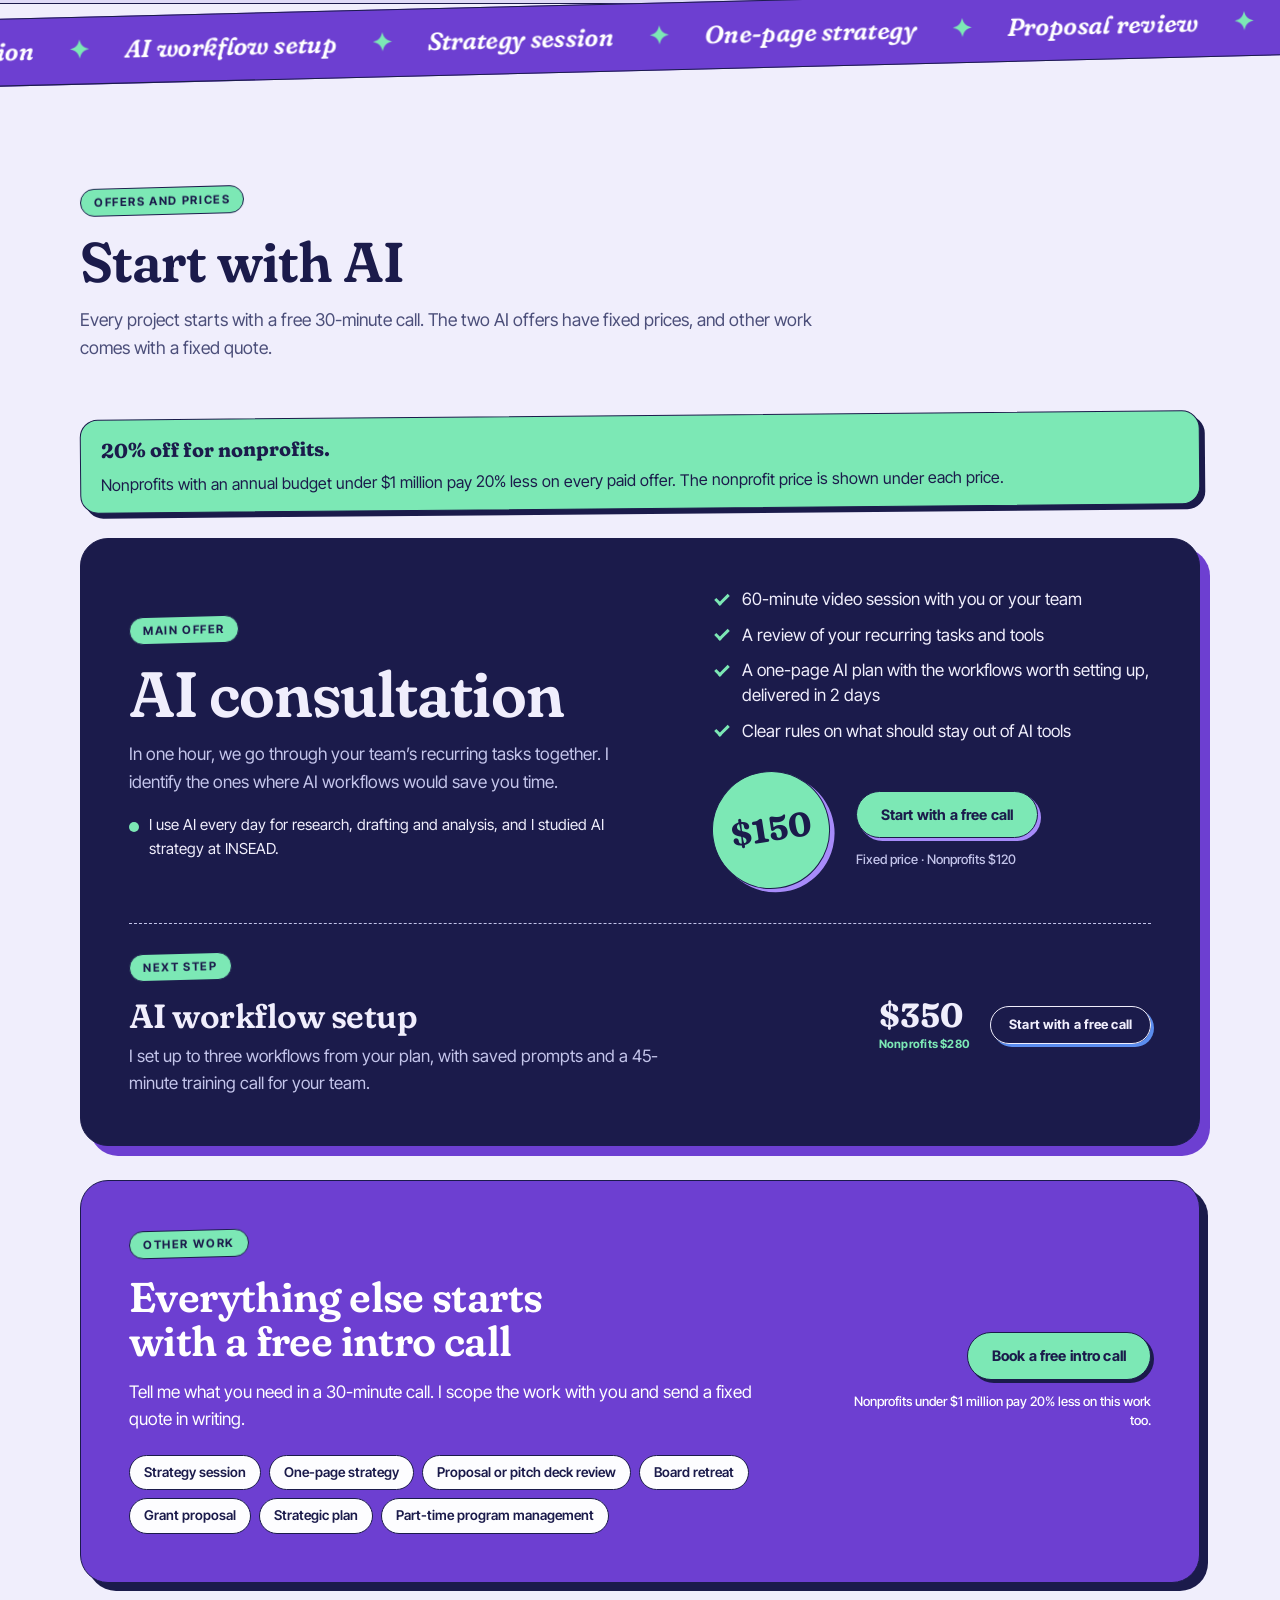
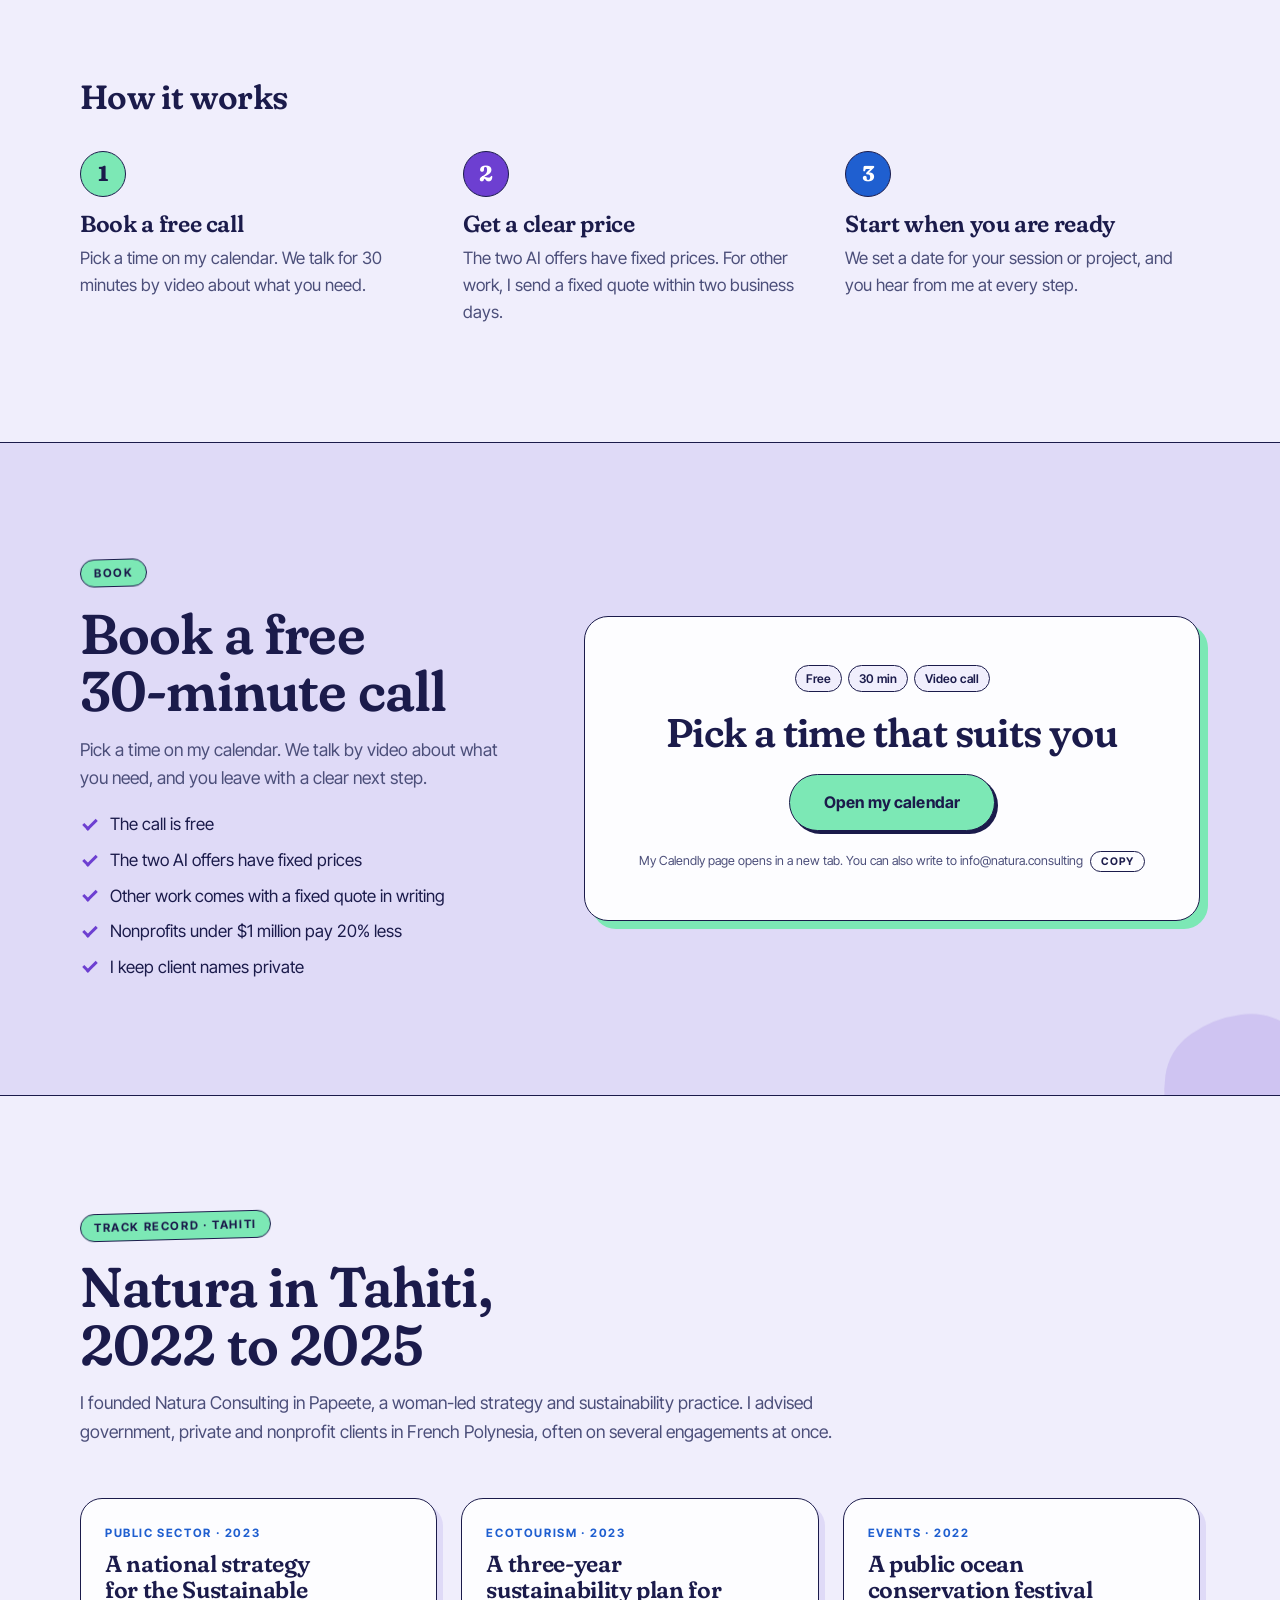
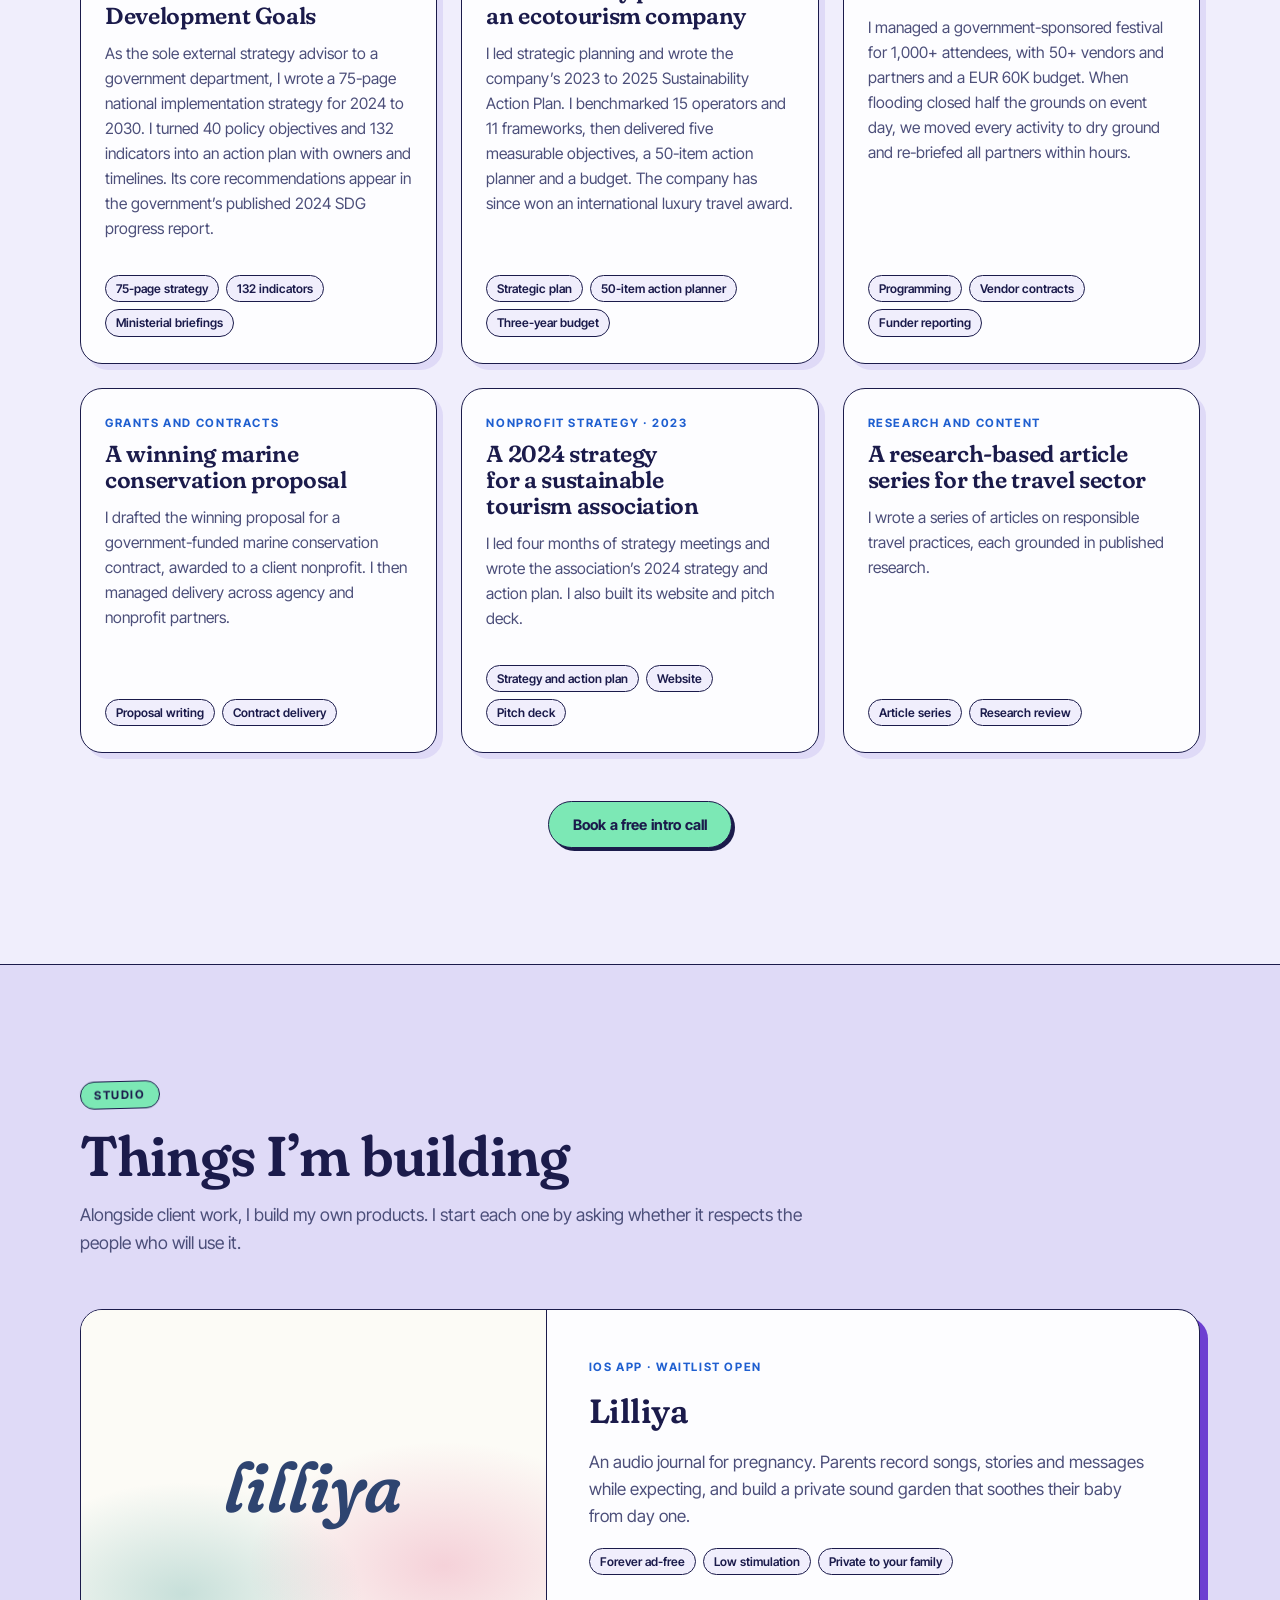
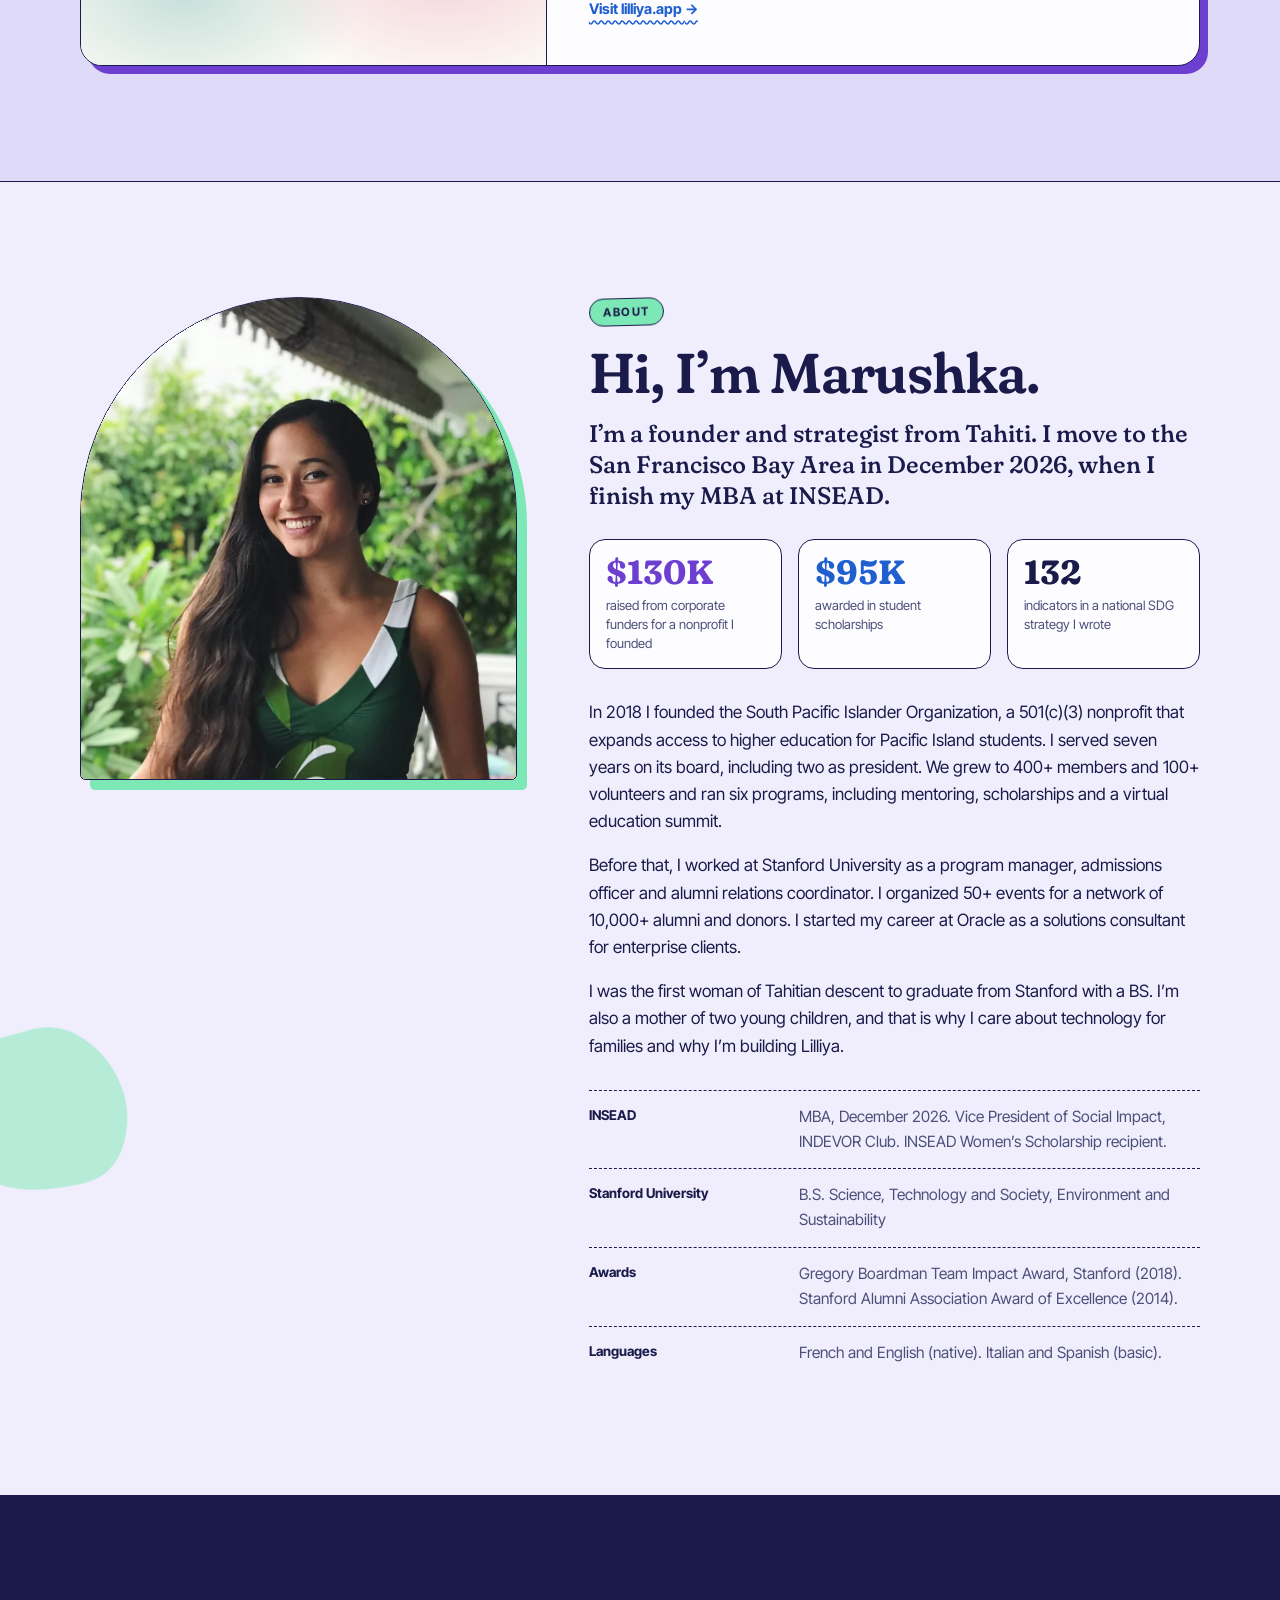
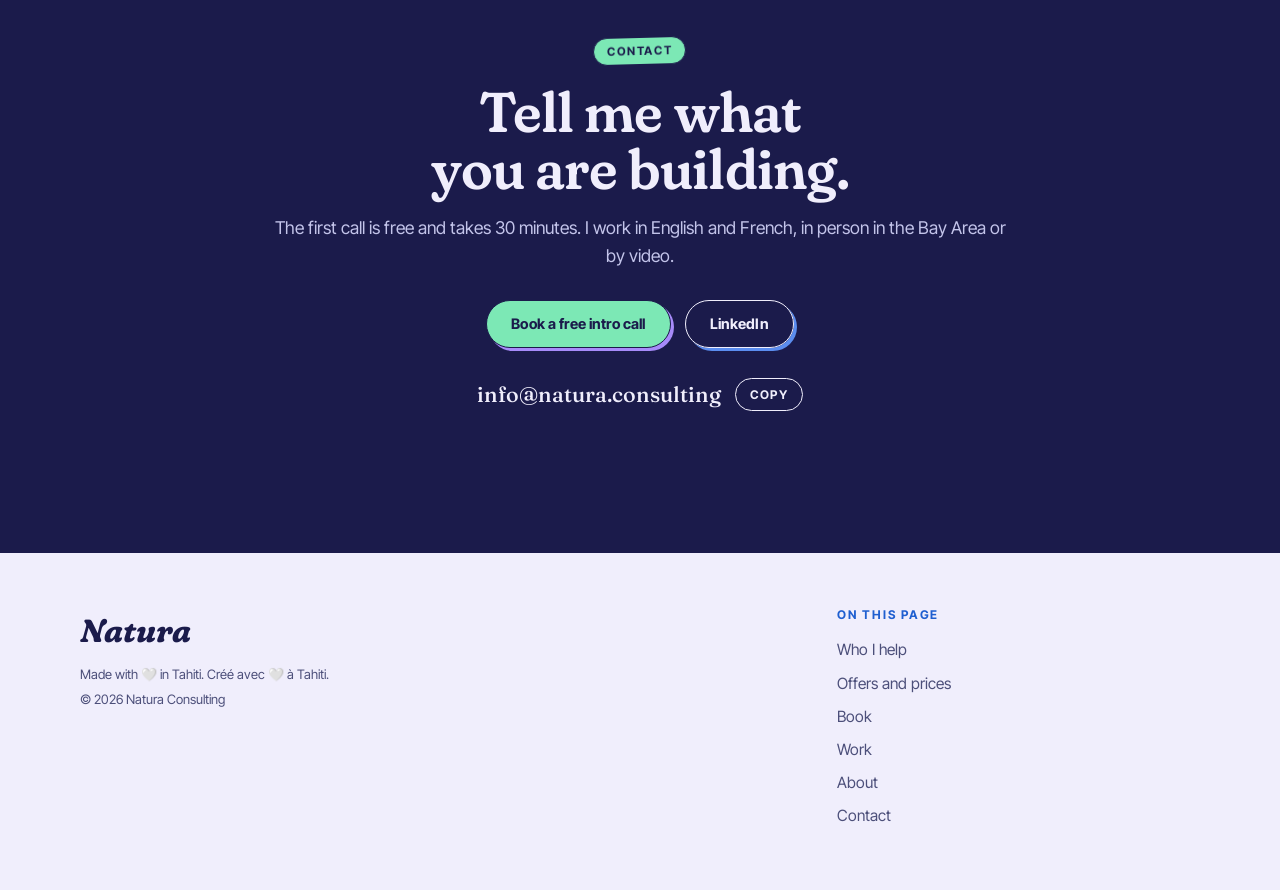
==== commit dbb0062d: "Change the logo line to "AI and strategy consulting" Co-Authored-By: Claude Opus 5.5 <noreply@anthro" ====
--- a/index.html
+++ b/index.html
@@ -45,7 +45,7 @@
 
 <header class="site-head" id="top">
   <div class="wrap topbar">
-    <a class="brand" href="#top"><span class="brand-name">Natura</span><span class="brand-sub">Creative consulting</span></a>
+    <a class="brand" href="#top"><span class="brand-name">Natura</span><span class="brand-sub">AI and strategy consulting</span></a>
     <nav class="topnav" aria-label="Page sections">
       <ul>
         <li><a href="#who">Who I help</a></li>
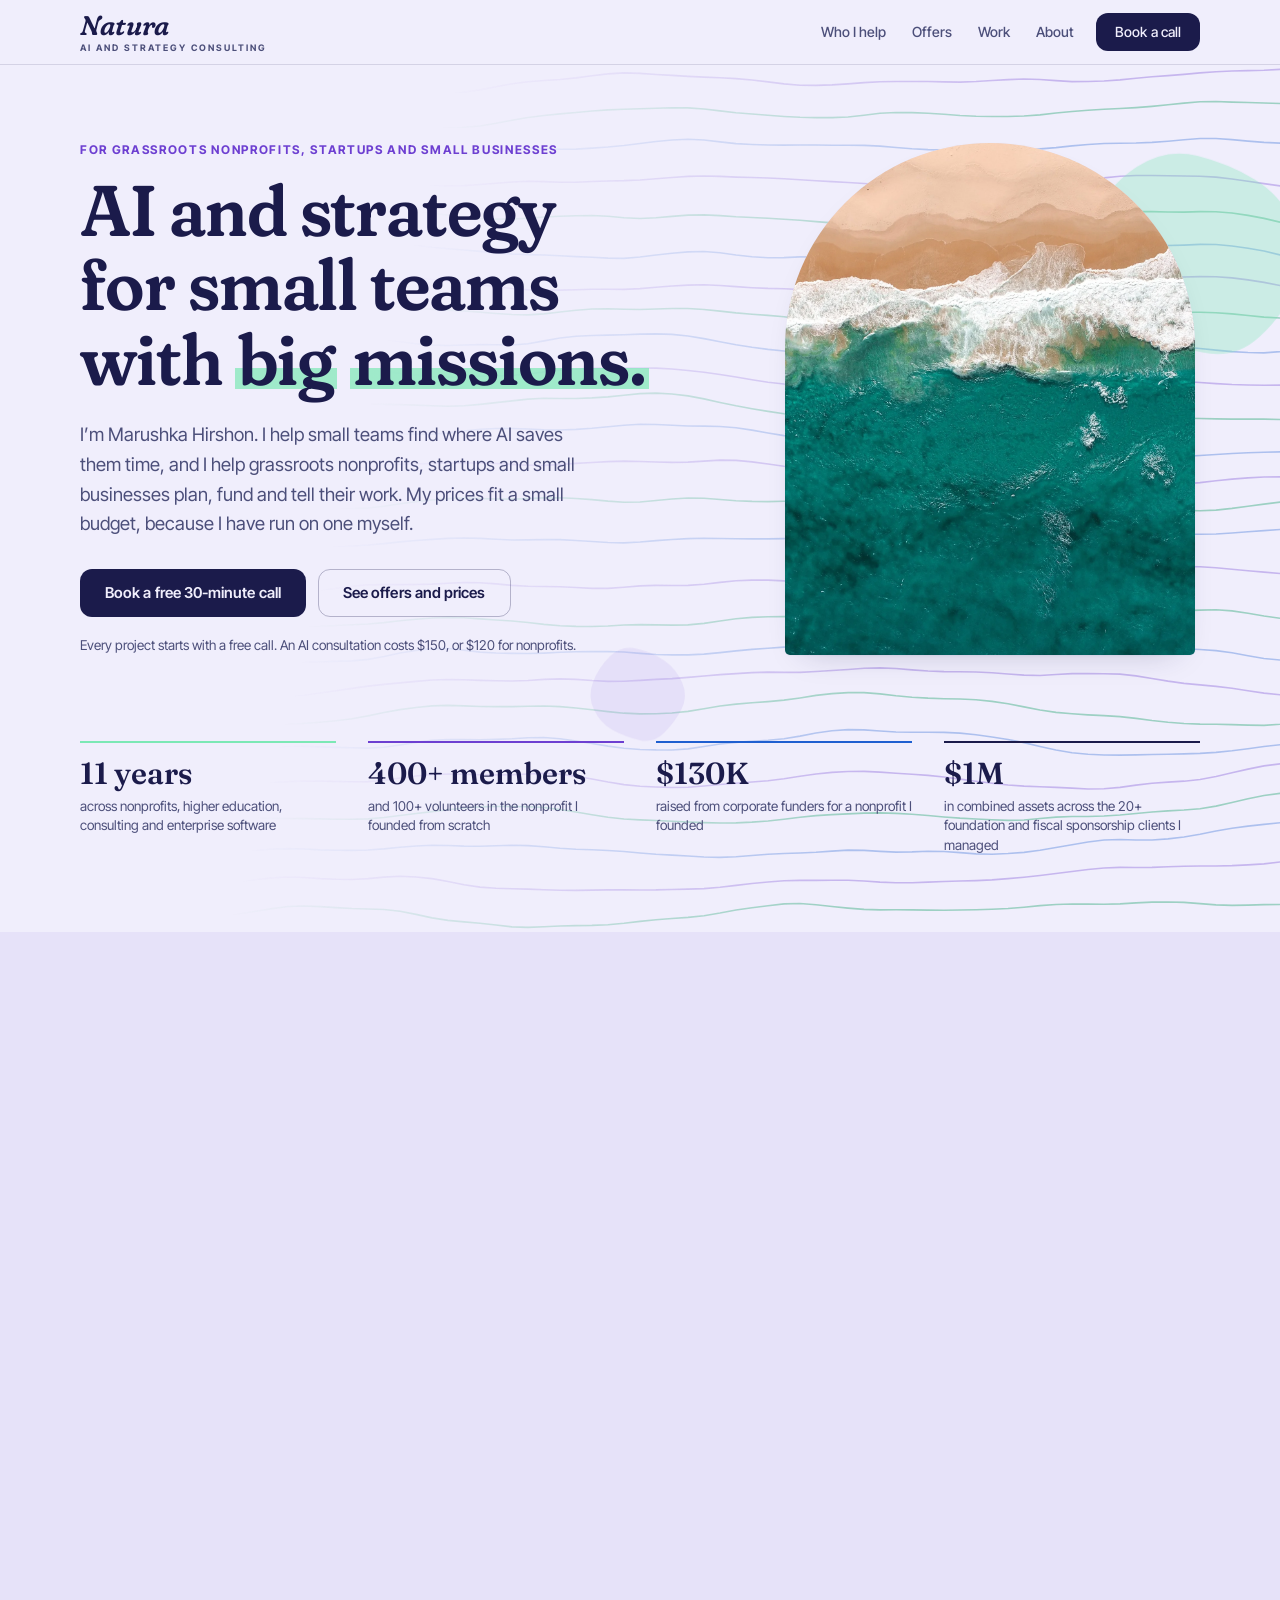
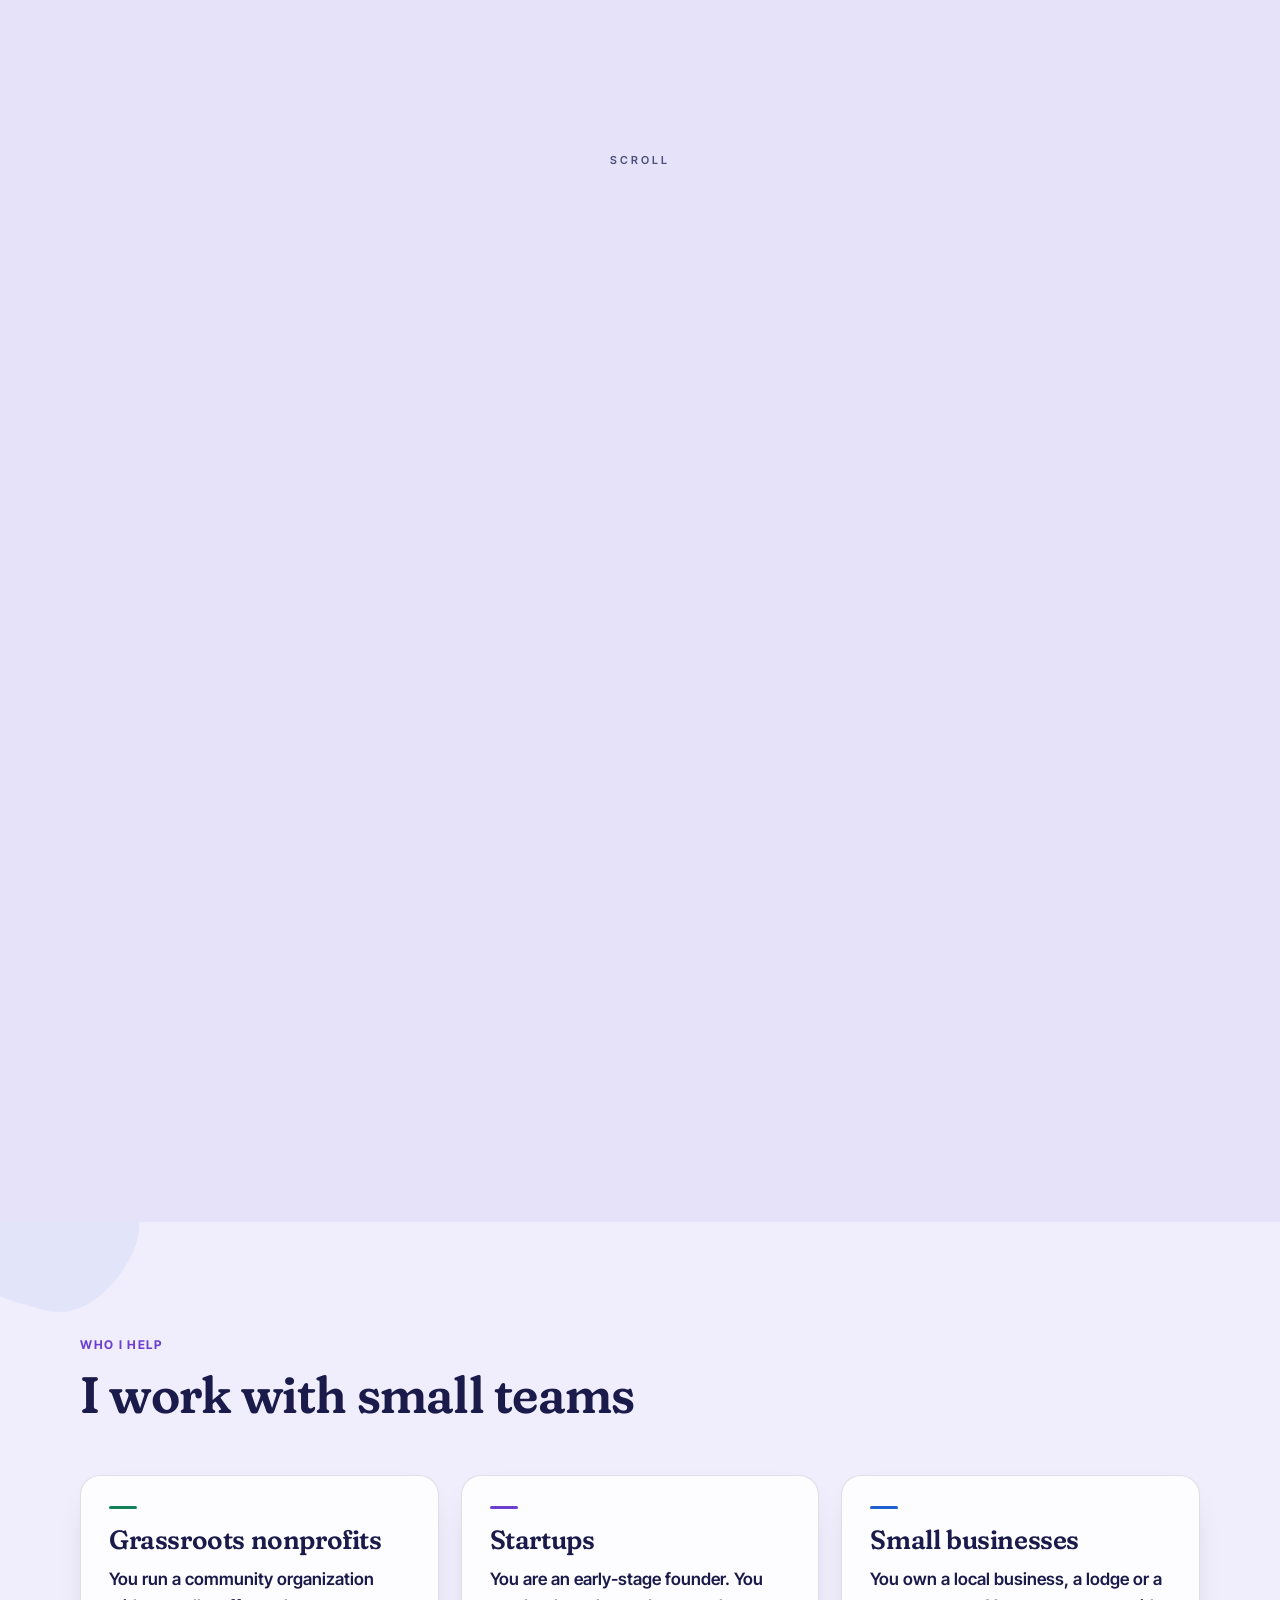
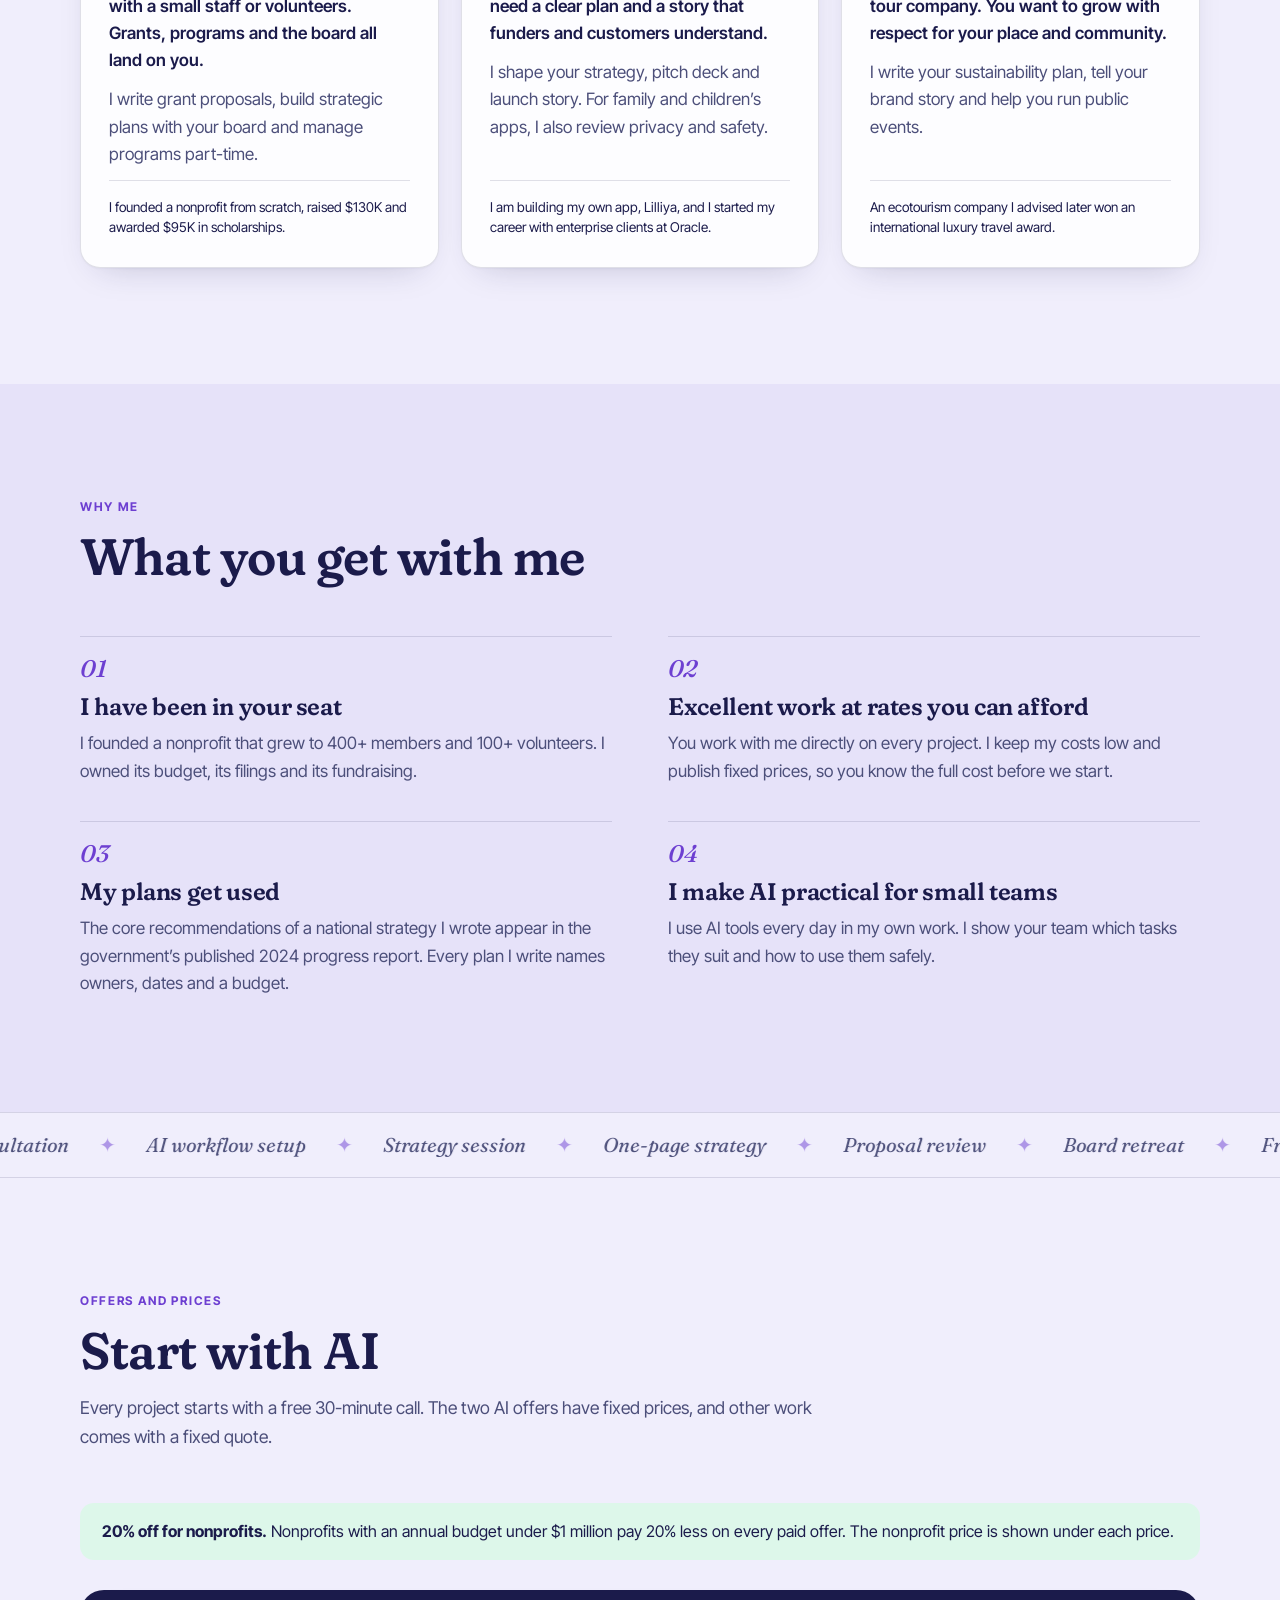
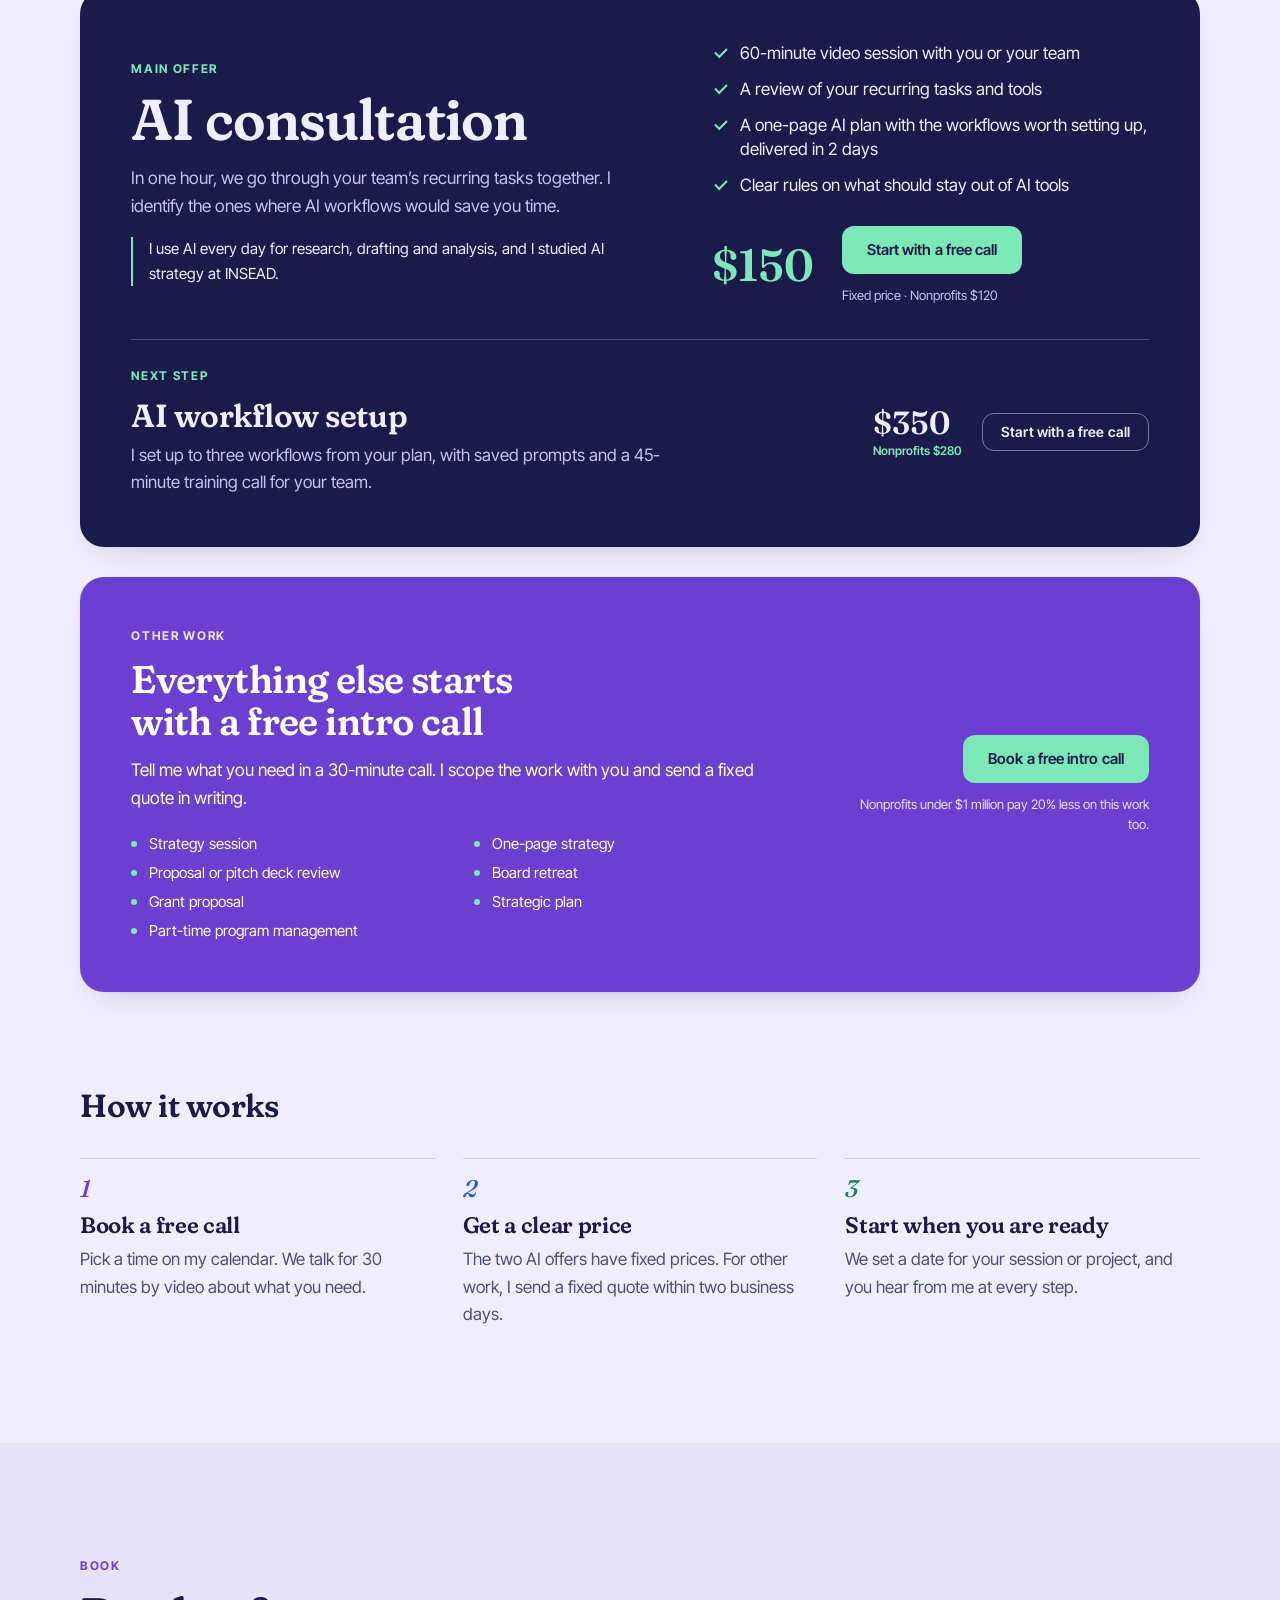
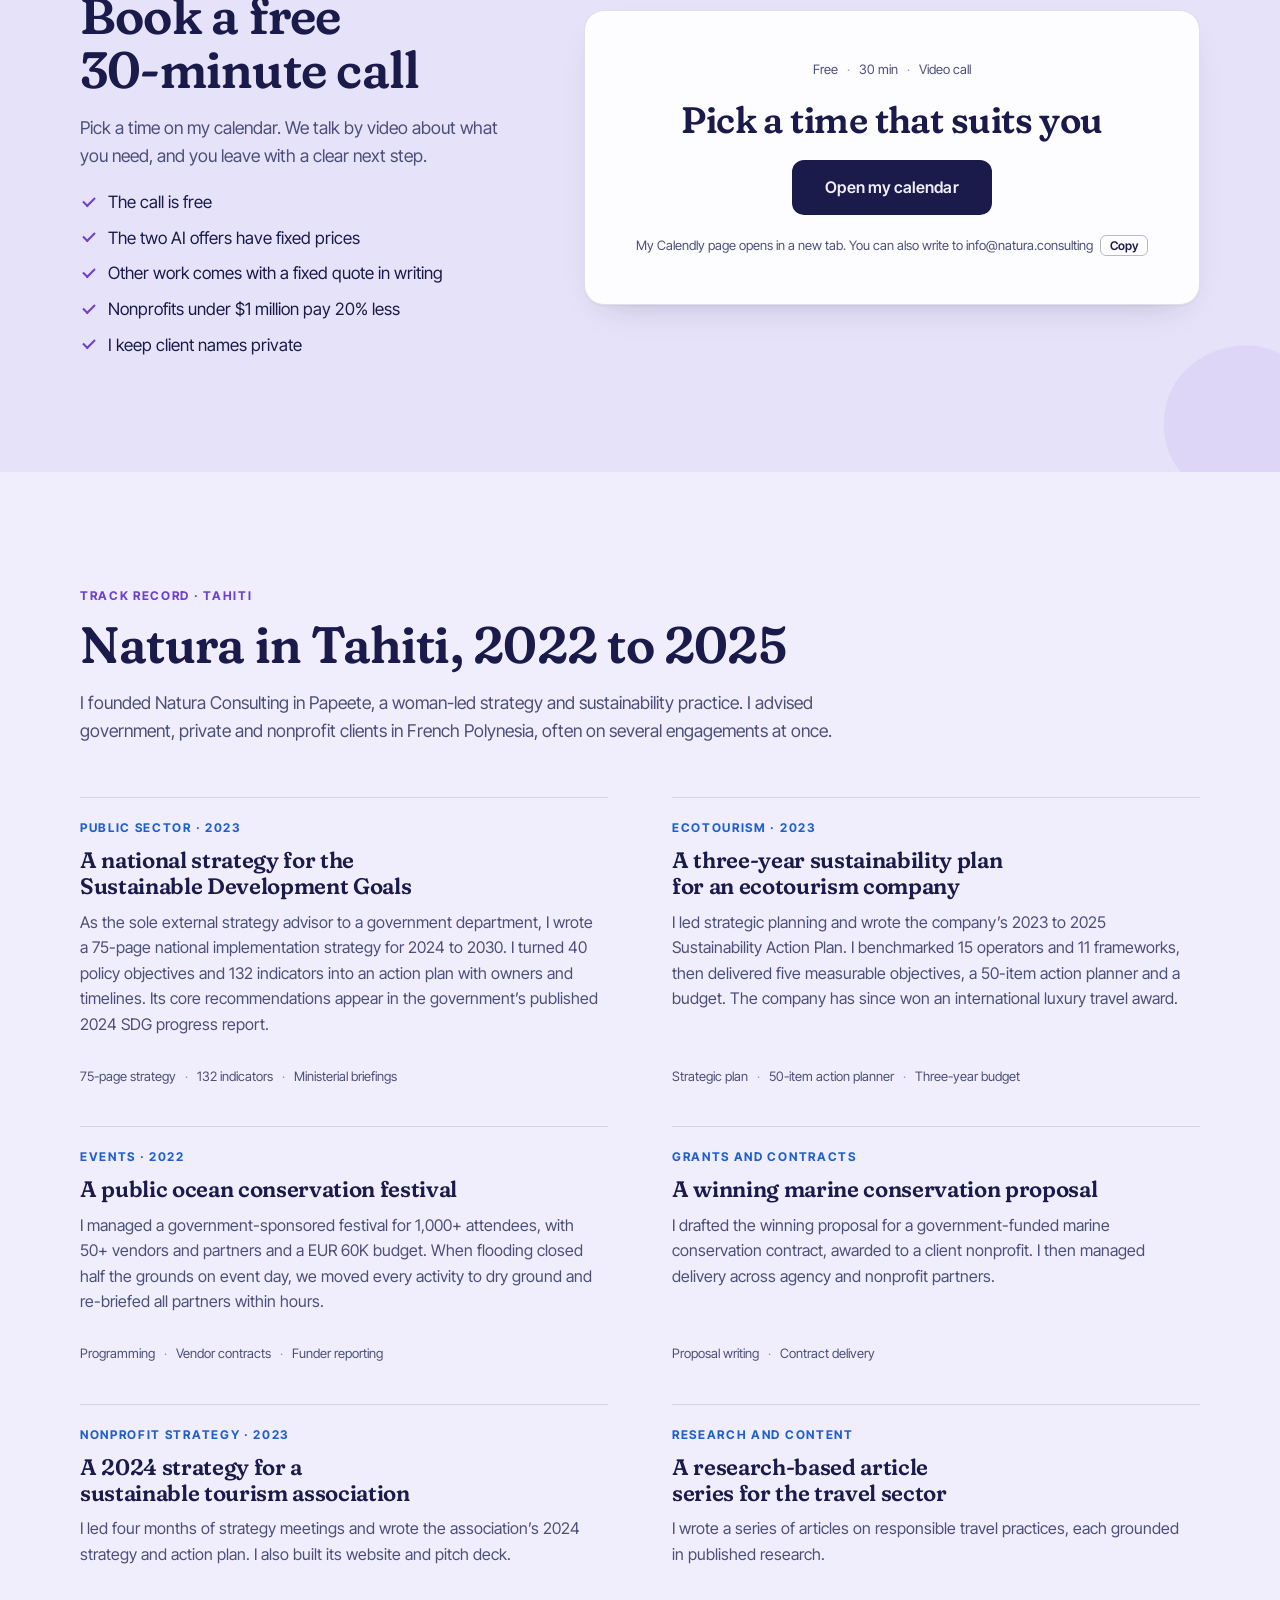
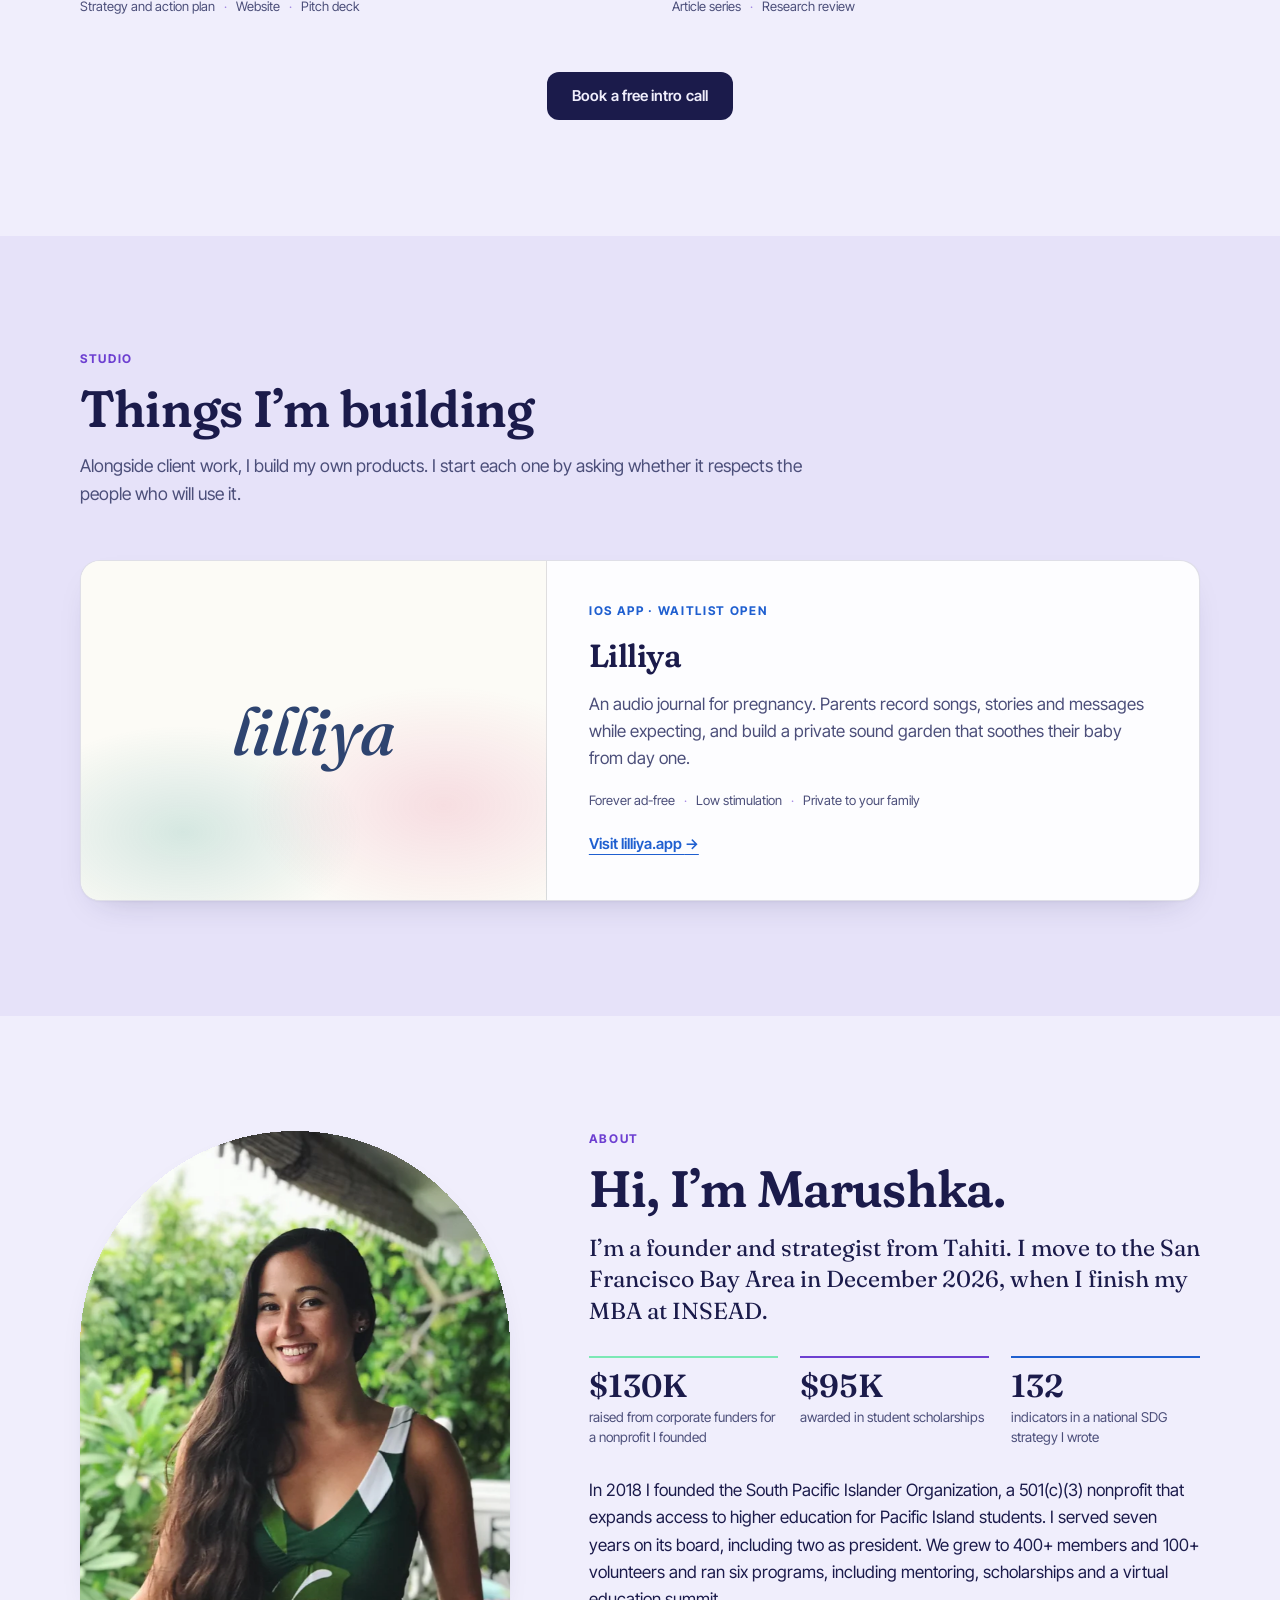
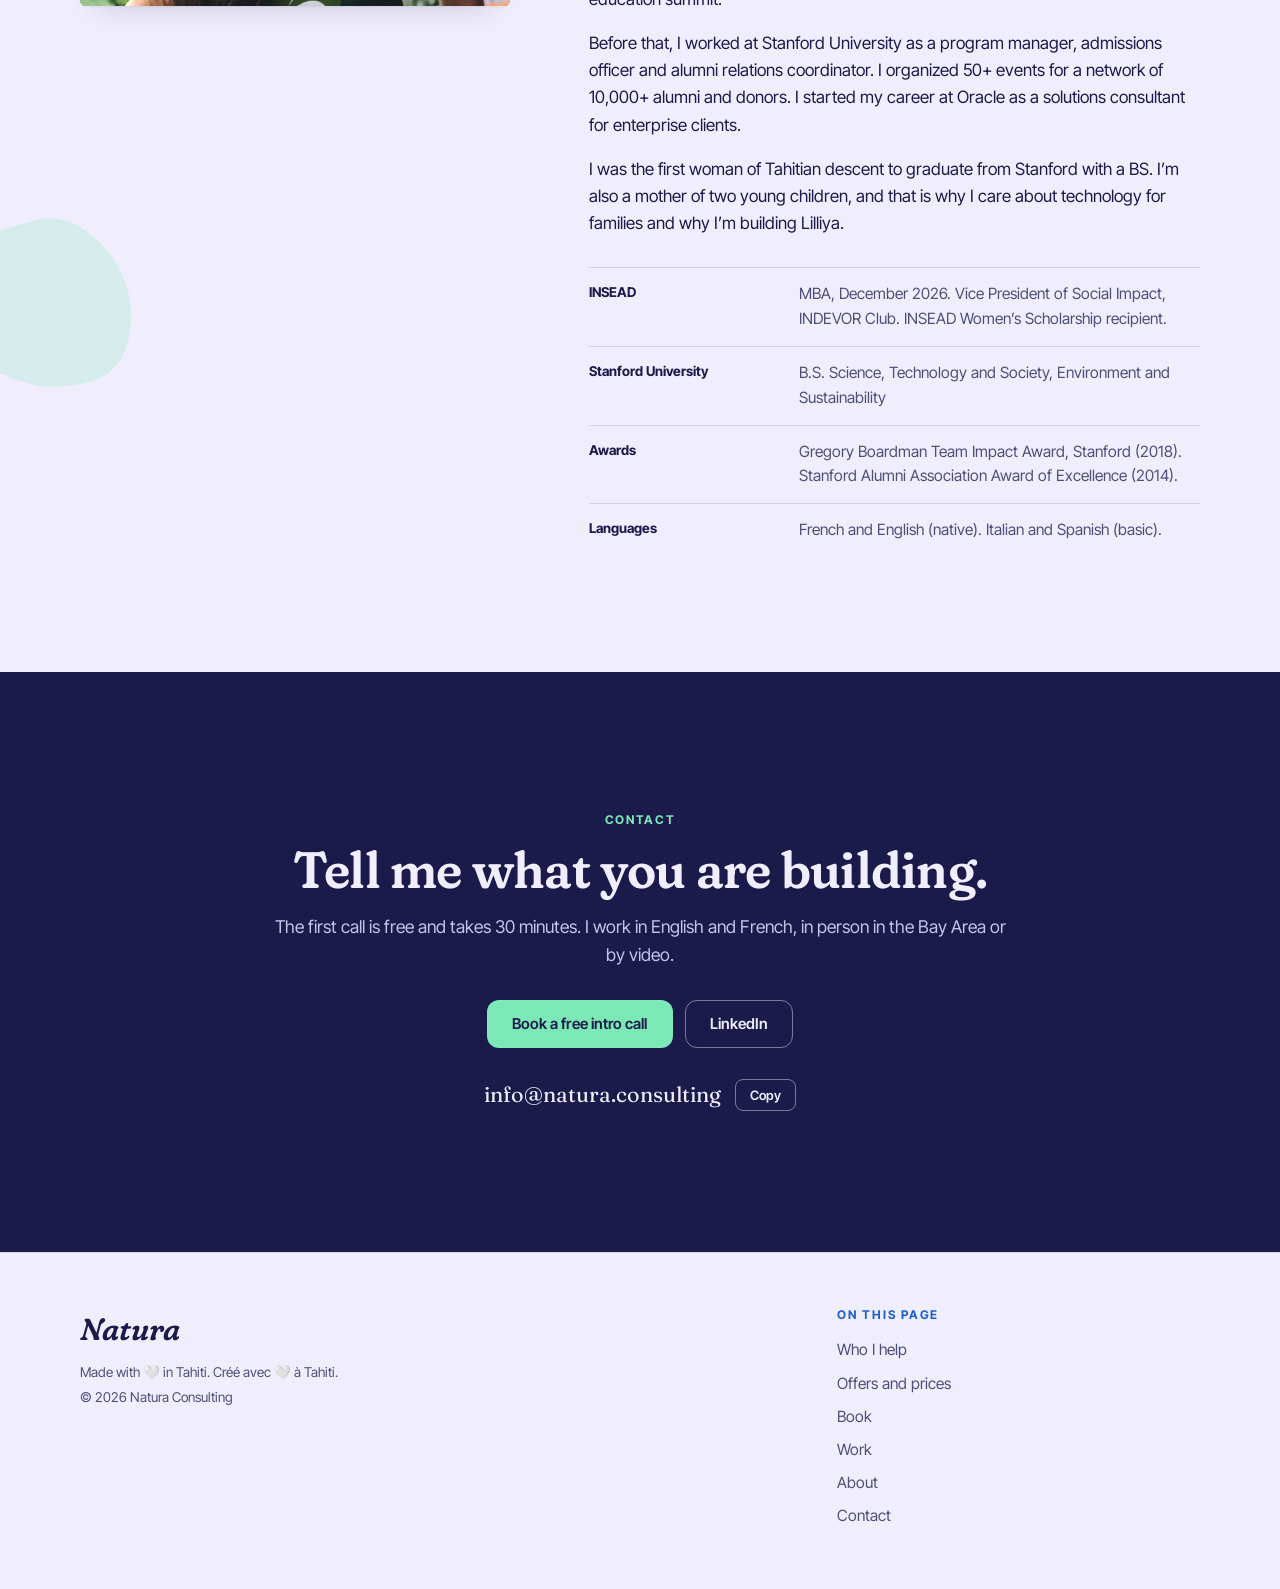
==== commit 1aeb1008: "Calm the design: drop pill shapes, outlines and tilted cards Labels and tags become plain text, card" ====
--- a/index.html
+++ b/index.html
@@ -5,7 +5,7 @@
 <meta name="viewport" content="width=device-width, initial-scale=1, viewport-fit=cover">
 <title>Natura · Consulting for Small Teams</title>
 <meta name="description" content="Marushka Hirshon helps grassroots nonprofits, startups and small businesses with AI consultations, strategy and grant work. Fixed prices from $150, and 20% off for nonprofits. San Francisco Bay Area.">
-<meta name="version" content="3.4">
+<meta name="version" content="3.5">
 <link rel="canonical" href="https://natura.consulting/">
 <link rel="icon" href="assets/favicon.svg" type="image/svg+xml">
 <link rel="icon" href="assets/favicon-32.png" type="image/png" sizes="32x32">
@@ -78,10 +78,6 @@
       <figure class="arch">
       <img data-parallax-img src="assets/ocean-hero.webp" alt="Aerial view of turquoise lagoon water meeting deep blue ocean" width="1500" height="2000">
     </figure>
-      <a class="sticker" href="https://calendly.com/natura-info/30min" target="_blank" rel="noopener" data-parallax="-0.1" aria-label="Book a free 30-minute call">
-        <svg viewBox="0 0 200 200" aria-hidden="true"><circle cx="100" cy="100" r="97"/><defs><path id="sticker-ring" d="M100 100m-76 0a76 76 0 1 1 152 0a76 76 0 1 1-152 0"/></defs><text><textPath href="#sticker-ring" textLength="470">FREE 30-MINUTE CALL ✦ BOOK YOURS ✦ </textPath></text></svg>
-        <span class="sticker-mid">Free</span>
-      </a>
     </div>
   </section>
 
--- a/assets/site.css
+++ b/assets/site.css
@@ -1,24 +1,30 @@
-/* Natura, version 3. A playful island look.
-   Layout: pale lilac ground, sticker-style cards with indigo outlines and colour shadows,
-   Perlin-noise waves and blobs drifting behind the content, parallax on scroll.
+/* Natura, version 3.5. A calmer island look.
+   Layout: pale lilac ground, soft white cards with thin borders and gentle shadows,
+   Perlin-noise waves and blobs drifting quietly behind the content, light parallax.
    Colours: purple, mint green and blue on lilac, with deep indigo ink.
+   Labels and tags are plain text. No outlines, offset shadows or tilted cards.
    Light theme only, on purpose. */
 
 :root {
   --mist: #F0EEFC;
-  --mist-deep: #DFDAF7;
+  --mist-deep: #E6E2F9;
   --card: #FDFDFF;
   --ink: #1B1B4B;
   --muted: #4C4F7A;
   --blue: #1F5FD0;
   --purple: #6D3FD1;
   --green: #7CE8B5;
+  --green-deep: #13805A;
+  --green-soft: #DDF7EA;
   --night: #1B1B4B;
   --on-night: #F0EEFC;
   --on-night-muted: #C3C4EA;
+  --line: rgba(27, 27, 75, .13);
+  --line-night: rgba(240, 238, 252, .2);
+  --shadow: 0 1px 2px rgba(27, 27, 75, .04), 0 14px 34px -20px rgba(27, 27, 75, .28);
   --display: "Fraunces", "Iowan Old Style", Georgia, serif;
   --sans: "Inter Tight", system-ui, -apple-system, "Segoe UI", sans-serif;
-  --edge: 1.5px solid var(--ink);
+  --edge: 1px solid var(--line);
   color-scheme: light;
 }
 
@@ -40,7 +46,7 @@
 h1, h2, h3, h4 {
   font-family: var(--display);
   font-weight: 600;
-  font-variation-settings: "SOFT" 100, "WONK" 1;
+  font-variation-settings: "SOFT" 100, "WONK" 0;
   letter-spacing: -.015em;
   margin: 0;
   text-wrap: balance;
@@ -51,45 +57,48 @@
 
 .wrap { position: relative; z-index: 1; width: 100%; max-width: 1200px; margin: 0 auto; padding-inline: clamp(16px, 4vw, 40px); }
 
-/* Labels are small stickers */
+/* Labels are plain small caps text */
 .label {
-  display: inline-block;
-  font-family: var(--sans); font-size: 11.5px; font-weight: 700; letter-spacing: .14em; text-transform: uppercase; line-height: 1.4;
-  color: var(--ink); background: var(--green); border: var(--edge); border-radius: 999px;
-  padding: 5px 13px; margin: 0 0 18px; transform: rotate(-1.5deg);
-}
-.case .label, .project-body .label { background: none; border: 0; padding: 0; transform: none; color: var(--blue); margin-bottom: 10px; }
+  display: block;
+  font-family: var(--sans); font-size: 12px; font-weight: 700; letter-spacing: .14em; text-transform: uppercase; line-height: 1.4;
+  color: var(--purple); margin: 0 0 14px;
+}
+.case .label, .project-body .label { color: var(--blue); margin-bottom: 10px; }
+.feature .label, .contact .label { color: var(--green); }
+.feature-band .label { color: #fff; opacity: .85; }
 
 /* ---------- Buttons ---------- */
 .btn {
   display: inline-flex; align-items: center; justify-content: center;
-  font-family: var(--sans); font-size: 14.5px; font-weight: 700; letter-spacing: .01em; line-height: 1.2;
-  padding: 14px 24px; border-radius: 999px; text-decoration: none; cursor: pointer;
-  border: var(--edge); box-shadow: 3px 3px 0 var(--ink);
-  transition: transform .15s, box-shadow .15s, background-color .15s;
-}
-.btn:hover { transform: translate(-2px, -2px); box-shadow: 5px 5px 0 var(--ink); }
-.btn:active { transform: translate(3px, 3px); box-shadow: 0 0 0 var(--ink); }
-.btn-solid, .btn-light { background: var(--green); color: var(--ink); }
-.btn-line { background: var(--card); color: var(--ink); }
-.btn-light { box-shadow: 3px 3px 0 #A78BFA; }
-.btn-light:hover { box-shadow: 5px 5px 0 #A78BFA; }
-.btn-line-light { background: transparent; color: var(--on-night); border-color: var(--on-night); box-shadow: 3px 3px 0 #5B8DEF; }
-.btn-line-light:hover { box-shadow: 5px 5px 0 #5B8DEF; }
-.btn-sm { padding: 10px 18px; font-size: 13px; }
-.actions { display: flex; flex-wrap: wrap; gap: 14px; }
+  font-family: var(--sans); font-size: 15px; font-weight: 600; letter-spacing: .005em; line-height: 1.2;
+  padding: 14px 24px; border-radius: 12px; text-decoration: none; cursor: pointer;
+  border: 1px solid transparent;
+  transition: background-color .15s, border-color .15s, transform .15s;
+}
+.btn:hover { transform: translateY(-1px); }
+.btn:active { transform: none; }
+.btn-solid { background: var(--ink); color: var(--on-night); }
+.btn-solid:hover { background: var(--purple); }
+.btn-line { background: transparent; color: var(--ink); border-color: rgba(27, 27, 75, .28); }
+.btn-line:hover { background: var(--card); border-color: var(--ink); }
+.btn-light { background: var(--green); color: var(--ink); }
+.btn-light:hover { background: #A2F0CB; }
+.btn-line-light { background: transparent; color: var(--on-night); border-color: rgba(240, 238, 252, .45); }
+.btn-line-light:hover { border-color: var(--on-night); }
+.btn-sm { padding: 10px 18px; font-size: 14px; }
+.actions { display: flex; flex-wrap: wrap; gap: 12px; }
 
 /* ---------- Header ---------- */
-.site-head { position: sticky; top: env(safe-area-inset-top, 0px); z-index: 30; background: rgba(240, 238, 252, .93); -webkit-backdrop-filter: blur(10px); backdrop-filter: blur(10px); border-bottom: var(--edge); }
-.topbar { display: flex; align-items: center; justify-content: space-between; gap: 20px; padding-block: 11px; }
+.site-head { position: sticky; top: env(safe-area-inset-top, 0px); z-index: 30; background: rgba(240, 238, 252, .9); -webkit-backdrop-filter: blur(10px); backdrop-filter: blur(10px); border-bottom: var(--edge); }
+.topbar { display: flex; align-items: center; justify-content: space-between; gap: 20px; padding-block: 12px; }
 .brand { display: inline-flex; flex-direction: column; text-decoration: none; line-height: 1; }
-.brand-name { font-family: var(--display); font-style: italic; font-weight: 700; font-size: 28px; font-variation-settings: "SOFT" 100, "WONK" 1; }
-.brand-sub { font-size: 9px; font-weight: 700; letter-spacing: .24em; text-transform: uppercase; color: var(--muted); margin-top: 4px; }
+.brand-name { font-family: var(--display); font-style: italic; font-weight: 600; font-size: 27px; font-variation-settings: "SOFT" 100, "WONK" 1; }
+.brand-sub { font-size: 9px; font-weight: 700; letter-spacing: .22em; text-transform: uppercase; color: var(--muted); margin-top: 4px; }
 .topnav { display: flex; align-items: center; gap: 22px; }
-.topnav ul { display: flex; gap: 24px; list-style: none; margin: 0; padding: 0; }
-.topnav a, .lang { font-size: 12px; font-weight: 700; letter-spacing: .12em; text-transform: uppercase; text-decoration: none; }
+.topnav ul { display: flex; gap: 26px; list-style: none; margin: 0; padding: 0; }
+.topnav a, .lang { font-size: 14px; font-weight: 500; text-decoration: none; }
 .topnav ul a { color: var(--muted); }
-.topnav ul a:hover { color: var(--ink); text-decoration: underline wavy var(--purple); text-underline-offset: 5px; }
+.topnav ul a:hover { color: var(--ink); text-decoration: underline; text-decoration-color: var(--purple); text-underline-offset: 6px; }
 .lang { display: flex; gap: 6px; color: var(--muted); }
 .lang a { color: var(--muted); padding: 4px 2px; }
 .lang a[aria-current="page"] { color: var(--ink); border-bottom: 2px solid var(--purple); }
@@ -105,149 +114,139 @@
 
 /* ---------- Hero ---------- */
 .hero-zone { position: relative; overflow: clip; }
-.hero-zone .waves { -webkit-mask-image: linear-gradient(105deg, transparent 22%, #000 62%); mask-image: linear-gradient(105deg, transparent 22%, #000 62%); }
-@media (max-width: 899px) { .hero-zone .waves { -webkit-mask-image: linear-gradient(180deg, transparent 30%, #000 70%); mask-image: linear-gradient(180deg, transparent 30%, #000 70%); } }
-.hero { display: grid; gap: 44px; align-items: center; padding-top: clamp(28px, 5vw, 64px); padding-bottom: clamp(40px, 5vw, 64px); }
-@media (min-width: 900px) { .hero { grid-template-columns: 1.2fr .8fr; gap: 64px; } }
-.hero h1 { font-size: clamp(2.7rem, 6vw, 5rem); line-height: 1; margin-bottom: 24px; }
-.hero h1 .w:nth-last-child(-n+2) { background: linear-gradient(transparent 56%, var(--green) 56% 92%, transparent 92%); padding-inline: .06em; }
-.lede { font-size: 1.16rem; color: var(--muted); max-width: 46ch; margin-bottom: 28px; }
-.fineprint { font-size: 13px; font-weight: 500; color: var(--muted); margin-top: 18px; }
-.arch-wrap { position: relative; justify-self: center; width: 100%; max-width: 420px; }
-.arch { margin: 0; border-radius: 999px 999px 24px 24px; overflow: hidden; aspect-ratio: 4 / 5; border: var(--edge); box-shadow: 10px 10px 0 var(--purple); background: var(--mist-deep); }
-.arch img { width: 100%; height: 100%; object-fit: cover; transform: scale(1.18); will-change: transform; }
+.hero-zone .waves { opacity: .7; -webkit-mask-image: linear-gradient(105deg, transparent 30%, #000 70%); mask-image: linear-gradient(105deg, transparent 30%, #000 70%); }
+@media (max-width: 899px) { .hero-zone .waves { -webkit-mask-image: linear-gradient(180deg, transparent 40%, #000 80%); mask-image: linear-gradient(180deg, transparent 40%, #000 80%); } }
+.hero { display: grid; gap: 44px; align-items: center; padding-top: clamp(36px, 6vw, 80px); padding-bottom: clamp(44px, 6vw, 80px); }
+@media (min-width: 900px) { .hero { grid-template-columns: 1.2fr .8fr; gap: 72px; } }
+.hero h1 { font-size: clamp(2.6rem, 5.6vw, 4.6rem); line-height: 1.04; margin-bottom: 24px; }
+.hero h1 .w:nth-last-child(-n+2) { background: linear-gradient(transparent 62%, rgba(124, 232, 181, .7) 62% 90%, transparent 90%); padding-inline: .04em; }
+.lede { font-size: 1.16rem; color: var(--muted); max-width: 46ch; margin-bottom: 30px; }
+.fineprint { font-size: 13.5px; color: var(--muted); margin-top: 18px; }
+.arch-wrap { position: relative; justify-self: center; width: 100%; max-width: 410px; }
+.arch { margin: 0; border-radius: 999px 999px 24px 24px; overflow: hidden; aspect-ratio: 4 / 5; box-shadow: var(--shadow); background: var(--mist-deep); }
+.arch img { width: 100%; height: 100%; object-fit: cover; transform: scale(1.12); will-change: transform; }
 @media (max-width: 899px) { .arch { aspect-ratio: 1 / 1; } .arch-wrap { max-width: 340px; } }
-.b1 { width: 300px; height: 300px; right: -70px; top: 30px; color: var(--green); opacity: .8; }
-.b2 { width: 150px; height: 150px; left: 44%; bottom: 150px; color: var(--purple); opacity: .16; }
+.b1 { width: 300px; height: 300px; right: -70px; top: 30px; color: var(--green); opacity: .32; }
+.b2 { width: 150px; height: 150px; left: 44%; bottom: 150px; color: var(--purple); opacity: .08; }
 @media (max-width: 899px) { .b1 { width: 220px; height: 220px; top: auto; bottom: 280px; } .b2 { display: none; } }
 
-/* Spinning sticker on the hero photo */
-.sticker { position: absolute; left: -34px; bottom: -26px; width: 138px; height: 138px; display: grid; place-items: center; text-decoration: none; color: var(--ink); z-index: 2; will-change: transform; }
-.sticker svg { position: absolute; inset: 0; width: 100%; height: 100%; }
-.sticker circle { fill: var(--green); stroke: var(--ink); stroke-width: 2.5; }
-.sticker text { font-family: var(--sans); font-size: 15.5px; font-weight: 700; letter-spacing: .06em; fill: var(--ink); }
-.sticker-mid { position: relative; font-family: var(--display); font-weight: 700; font-size: 1.75rem; font-variation-settings: "SOFT" 100, "WONK" 1; transform: rotate(-8deg); }
-.sticker:hover .sticker-mid { transform: rotate(6deg) scale(1.1); transition: transform .2s; }
-@media (max-width: 480px) { .sticker { left: -8px; width: 116px; height: 116px; } .sticker-mid { font-size: 1.45rem; } }
-
-/* Proof tickets */
-.proof { list-style: none; margin: 0; padding: 8px 0 clamp(48px, 6vw, 72px); display: grid; grid-template-columns: 1fr 1fr; gap: 16px; }
-@media (min-width: 900px) { .proof { grid-template-columns: repeat(4, 1fr); gap: 20px; } }
-.proof li { background: var(--card); border: var(--edge); border-radius: 18px; padding: 18px 18px 16px; min-width: 0; }
-.proof li:nth-child(4n+1) { box-shadow: 5px 5px 0 var(--green); transform: rotate(-1deg); }
-.proof li:nth-child(4n+2) { box-shadow: 5px 5px 0 var(--purple); transform: rotate(.8deg); }
-.proof li:nth-child(4n+3) { box-shadow: 5px 5px 0 var(--blue); transform: rotate(-.6deg); }
-.proof li:nth-child(4n+4) { box-shadow: 5px 5px 0 var(--ink); transform: rotate(1deg); }
-.proof b { display: block; font-family: var(--display); font-weight: 700; font-size: clamp(1.45rem, 2.6vw, 1.9rem); line-height: 1.1; font-variation-settings: "SOFT" 100, "WONK" 1; margin-bottom: 6px; }
-.proof span { display: block; font-size: 13px; line-height: 1.45; color: var(--muted); }
+/* Proof figures: plain numbers with a thin coloured rule */
+.proof { list-style: none; margin: 0; padding: 8px 0 clamp(52px, 6vw, 80px); display: grid; grid-template-columns: 1fr 1fr; gap: 28px 24px; }
+@media (min-width: 900px) { .proof { grid-template-columns: repeat(4, 1fr); gap: 32px; } }
+.proof li { border-top: 2px solid var(--green); padding-top: 14px; min-width: 0; }
+.proof li:nth-child(4n+2) { border-top-color: var(--purple); }
+.proof li:nth-child(4n+3) { border-top-color: var(--blue); }
+.proof li:nth-child(4n+4) { border-top-color: var(--ink); }
+.proof b { display: block; font-family: var(--display); font-weight: 600; font-size: clamp(1.45rem, 2.6vw, 1.9rem); line-height: 1.1; margin-bottom: 6px; }
+.proof span { display: block; font-size: 13.5px; line-height: 1.45; color: var(--muted); }
 
 /* ---------- Word reveals ---------- */
 .w { display: inline-block; }
 html.motion .hero h1 .w {
-  opacity: 0; transform: translateY(.5em) rotate(4deg);
-  animation: word-in .7s cubic-bezier(.2, 1.4, .4, 1) forwards;
-  animation-delay: calc(var(--i) * 70ms + 100ms);
+  opacity: 0; transform: translateY(.35em);
+  animation: word-in .8s cubic-bezier(.2, .8, .3, 1) forwards;
+  animation-delay: calc(var(--i) * 55ms + 100ms);
 }
 @keyframes word-in { to { opacity: 1; transform: none; } }
 
 /* ---------- Manifesto (scroll-driven) ---------- */
-.manifesto { position: relative; padding-block: 72px; background: var(--mist-deep); border-block: var(--edge); }
+.manifesto { position: relative; padding-block: 72px; background: var(--mist-deep); }
 .stage { position: relative; display: grid; gap: 26px; justify-items: center; text-align: center; padding-inline: clamp(16px, 4vw, 40px); overflow: clip; }
-.stage .waves { opacity: .7; }
-.line { position: relative; z-index: 1; font-family: var(--display); font-weight: 600; font-variation-settings: "SOFT" 100, "WONK" 1; letter-spacing: -.015em; font-size: clamp(2rem, 5vw, 3.9rem); line-height: 1.08; max-width: 18ch; margin: 0; text-wrap: balance; }
+.stage .waves { opacity: .45; }
+.line { position: relative; z-index: 1; font-family: var(--display); font-weight: 500; font-variation-settings: "SOFT" 100, "WONK" 0; letter-spacing: -.015em; font-size: clamp(1.9rem, 4.4vw, 3.4rem); line-height: 1.12; max-width: 19ch; margin: 0; text-wrap: balance; }
 .tide-draw { position: relative; z-index: 1; width: 200px; height: 22px; }
-.tide-draw path { fill: none; stroke: var(--purple); stroke-width: 3; stroke-linecap: round; }
+.tide-draw path { fill: none; stroke: var(--purple); stroke-width: 2; stroke-linecap: round; opacity: .7; }
 .scroll-cue { display: none; }
-html.motion .manifesto { height: 260vh; padding: 0; }
+html.motion .manifesto { height: 210vh; padding: 0; }
 html.motion .stage { position: sticky; top: 0; height: 100vh; height: 100svh; place-items: center; align-content: center; gap: 0; }
 html.motion .line { grid-area: 1 / 1; }
 html.motion .manifesto .w { opacity: 0; will-change: opacity, filter, transform; }
 html.motion .tide-draw { position: absolute; bottom: 18vh; left: 50%; transform: translateX(-50%); }
 html.motion .tide-draw path { stroke-dasharray: 700; stroke-dashoffset: 700; }
-html.motion .scroll-cue { display: block; position: absolute; z-index: 1; bottom: 7vh; left: 0; right: 0; margin: 0; font-size: 11px; font-weight: 700; letter-spacing: .3em; text-transform: uppercase; color: var(--muted); }
+html.motion .scroll-cue { display: block; position: absolute; z-index: 1; bottom: 7vh; left: 0; right: 0; margin: 0; font-size: 11px; font-weight: 600; letter-spacing: .26em; text-transform: uppercase; color: var(--muted); }
 
 /* ---------- Sections ---------- */
-.sec { position: relative; padding-block: clamp(72px, 9vw, 120px); }
-.sec-deep { background: var(--mist-deep); border-block: var(--edge); }
+.sec { position: relative; padding-block: clamp(76px, 9vw, 124px); }
+.sec-deep { background: var(--mist-deep); }
 .sec-head { max-width: 760px; margin-bottom: clamp(32px, 4.5vw, 52px); }
-.sec-head h2, .about h2, .contact h2, .book-intro h2 { font-size: clamp(2.2rem, 4.6vw, 3.5rem); line-height: 1.03; margin-bottom: 16px; }
+.sec-head h2, .about h2, .contact h2, .book-intro h2 { font-size: clamp(2.1rem, 4.2vw, 3.2rem); line-height: 1.06; margin-bottom: 16px; }
 .sub { font-size: 1.1rem; color: var(--muted); }
 .tide svg { width: 100%; height: 28px; display: block; }
-.tide path { fill: none; stroke: var(--purple); stroke-width: 2.5; }
+.tide path { fill: none; stroke: var(--purple); stroke-width: 1.5; opacity: .5; }
 html.motion .tide path { stroke-dasharray: 1600; stroke-dashoffset: 1600; transition: stroke-dashoffset 2s cubic-bezier(.4, .1, .2, 1); }
 html.motion .tide.in path { stroke-dashoffset: 0; }
 
-/* Shared sticker-card look */
-.lane, .menu-group, .case, .project, .book-form {
-  background: var(--card); border: var(--edge); border-radius: 22px;
+/* Shared soft-card look */
+.lane, .menu-group, .project, .book-form, .book-card {
+  background: var(--card); border: var(--edge); border-radius: 20px; box-shadow: var(--shadow);
 }
 
 /* Who I help */
-.lanes { display: grid; gap: 26px; }
+.lanes { display: grid; gap: 22px; }
 @media (min-width: 760px) { .lanes { grid-template-columns: 1fr 1fr; } }
 @media (min-width: 1040px) { .lanes-3 { grid-template-columns: repeat(3, 1fr); } }
-.lane { padding: 28px 26px; display: flex; flex-direction: column; gap: 12px; transition: transform .2s; }
-.lane:nth-child(3n+1) { box-shadow: 7px 7px 0 var(--green); }
-.lane:nth-child(3n+2) { box-shadow: 7px 7px 0 var(--purple); }
-.lane:nth-child(3n+3) { box-shadow: 7px 7px 0 var(--blue); }
-.lane:hover { transform: translate(-3px, -3px) rotate(-.6deg); }
-.lane h3 { font-size: 1.75rem; line-height: 1.08; }
+.lane { padding: 30px 28px; display: flex; flex-direction: column; gap: 12px; }
+.lane h3 { font-size: 1.65rem; line-height: 1.1; }
+.lane h3::before { content: ""; display: block; width: 28px; height: 3px; border-radius: 2px; background: var(--green-deep); margin-bottom: 16px; }
+.lane:nth-child(3n+2) h3::before { background: var(--purple); }
+.lane:nth-child(3n+3) h3::before { background: var(--blue); }
 .lane p { margin: 0; color: var(--muted); }
 .lane .lane-you { font-weight: 600; color: var(--ink); }
-.lane .lane-proof { margin-top: auto; padding: 14px 0 0 22px; border-top: 1.5px dashed var(--ink); font-size: 13.5px; font-weight: 500; line-height: 1.5; color: var(--ink); position: relative; }
-.lane .lane-proof::before { content: ""; position: absolute; left: 0; top: 19px; width: 10px; height: 10px; border-radius: 50%; background: var(--purple); }
-.b3 { width: 260px; height: 260px; left: -90px; top: 40px; color: var(--blue); opacity: .14; }
+.lane .lane-proof { margin-top: auto; padding-top: 16px; border-top: var(--edge); font-size: 13.5px; line-height: 1.5; color: var(--ink); }
+.b3 { width: 260px; height: 260px; left: -90px; top: 40px; color: var(--blue); opacity: .07; }
 
 /* Why me */
 .why { list-style: none; margin: 0; padding: 0; display: grid; gap: 36px 56px; }
 @media (min-width: 760px) { .why { grid-template-columns: 1fr 1fr; } }
 .why li { border-top: var(--edge); padding-top: 20px; }
-.num { display: block; font-family: var(--display); font-style: italic; font-weight: 700; font-size: 2rem; line-height: 1; color: var(--purple); margin-bottom: 12px; font-variation-settings: "SOFT" 100, "WONK" 1; }
-.why h3 { font-size: 1.6rem; line-height: 1.12; margin-bottom: 10px; }
+.num { display: block; font-family: var(--display); font-style: italic; font-weight: 500; font-size: 1.5rem; line-height: 1; color: var(--purple); margin-bottom: 12px; }
+.why h3 { font-size: 1.5rem; line-height: 1.15; margin-bottom: 10px; }
 .why p { color: var(--muted); }
 
-/* Marquee */
-.marquee-wrap { overflow: hidden; padding-block: 34px; margin-block: -34px; position: relative; z-index: 2; pointer-events: none; }
-.marquee { background: var(--purple); color: #fff; border-block: var(--edge); transform: rotate(-1.4deg) scale(1.03); }
-.marquee-track { display: flex; gap: 34px; width: max-content; padding: 13px 0; white-space: nowrap; font-family: var(--display); font-style: italic; font-weight: 600; font-size: 1.5rem; font-variation-settings: "SOFT" 100, "WONK" 1; will-change: transform; }
-.marquee-track i { font-style: normal; color: var(--green); }
+/* Marquee: a quiet ribbon of offer names */
+.marquee-wrap { overflow: hidden; position: relative; z-index: 2; pointer-events: none; }
+.marquee { background: var(--mist); color: var(--muted); border-block: var(--edge); }
+.marquee-track { display: flex; gap: 30px; width: max-content; padding: 16px 0; white-space: nowrap; font-family: var(--display); font-style: italic; font-weight: 400; font-size: 1.25rem; will-change: transform; }
+.marquee-track i { font-style: normal; color: var(--purple); opacity: .5; }
 
 /* Offers */
-.community { display: flex; flex-wrap: wrap; align-items: center; gap: 6px 14px; margin: 0 0 30px; padding: 14px 20px; background: var(--green); border: var(--edge); border-radius: 18px; box-shadow: 5px 5px 0 var(--ink); transform: rotate(-.5deg); font-size: 1rem; color: var(--ink); }
-.community b { font-family: var(--display); font-weight: 700; font-size: 1.25rem; font-variation-settings: "SOFT" 100, "WONK" 1; }
-
-.feature { position: relative; overflow: hidden; background: var(--night); color: var(--on-night); border: var(--edge); border-radius: 28px; padding: clamp(26px, 4vw, 48px); }
+.community { margin: 0 0 30px; padding: 16px 22px; background: var(--green-soft); border-radius: 14px; font-size: 1rem; color: var(--ink); }
+.community b { font-weight: 700; }
+
+.feature { position: relative; overflow: hidden; background: var(--night); color: var(--on-night); border-radius: 24px; padding: clamp(28px, 4vw, 52px); box-shadow: var(--shadow); }
 .feature > *:not(.waves) { position: relative; z-index: 1; }
-.feature h3 { font-size: clamp(2.3rem, 5.4vw, 4rem); line-height: 1; margin-bottom: 14px; }
-.feature-main { box-shadow: 10px 10px 0 var(--purple); margin-bottom: 34px; }
-.feature-main .waves { opacity: .55; -webkit-mask-image: linear-gradient(90deg, transparent 10%, #000 70%); mask-image: linear-gradient(90deg, transparent 10%, #000 70%); }
+.feature h3 { font-size: clamp(2.2rem, 5vw, 3.6rem); line-height: 1.02; margin-bottom: 14px; }
+.feature-main { margin-bottom: 30px; }
+.feature-main .waves { opacity: .4; -webkit-mask-image: linear-gradient(90deg, transparent 20%, #000 80%); mask-image: linear-gradient(90deg, transparent 20%, #000 80%); }
 .feature-cols { display: grid; gap: 30px; }
 @media (min-width: 980px) { .feature-cols { grid-template-columns: 6fr 5fr; gap: 56px; align-items: center; } }
 .feature-cols p:not(.label):not(.price-note) { color: var(--on-night-muted); margin: 0; font-size: 1.08rem; }
-.feature-cols p.feature-proof:not(.label):not(.price-note) { margin-top: 18px; font-size: .95rem; color: var(--on-night); padding-left: 20px; position: relative; }
-.feature-proof::before { content: ""; position: absolute; left: 0; top: .55em; width: 10px; height: 10px; border-radius: 50%; background: var(--green); }
-.feature-buy { display: flex; flex-wrap: wrap; align-items: center; gap: 20px 26px; margin-top: 28px; }
-.price-burst { display: grid; place-items: center; width: 118px; height: 118px; flex: none; border-radius: 50%; background: var(--green); color: var(--ink); border: var(--edge); box-shadow: 4px 4px 0 #A78BFA; transform: rotate(-9deg); font-family: var(--display); font-weight: 700; font-size: 2.1rem; font-variation-settings: "SOFT" 100, "WONK" 1; line-height: 1; }
-.price-note { display: block; margin: 12px 0 0; font-size: 13px; font-weight: 500; line-height: 1.5; color: var(--on-night-muted); }
+.feature-cols p.feature-proof:not(.label):not(.price-note) { margin-top: 18px; font-size: .95rem; color: var(--on-night); padding-left: 16px; border-left: 2px solid var(--green); }
+.feature-buy { display: flex; flex-wrap: wrap; align-items: center; gap: 18px 28px; margin-top: 28px; }
+.price-burst { display: block; flex: none; color: var(--green); font-family: var(--display); font-weight: 600; font-size: 2.8rem; line-height: 1; }
+.price-note { display: block; margin: 12px 0 0; font-size: 13px; line-height: 1.5; color: var(--on-night-muted); }
 .ticks { list-style: none; margin: 0; padding: 0; display: grid; gap: 11px; }
-.ticks li { position: relative; padding-left: 30px; line-height: 1.45; }
-.ticks li::before { content: ""; position: absolute; left: 3px; top: .38em; width: 14px; height: 8px; border-left: 3px solid var(--green); border-bottom: 3px solid var(--green); transform: rotate(-45deg); }
+.ticks li { position: relative; padding-left: 28px; line-height: 1.45; }
+.ticks li::before { content: ""; position: absolute; left: 3px; top: .4em; width: 12px; height: 7px; border-left: 2px solid var(--green); border-bottom: 2px solid var(--green); transform: rotate(-45deg); }
 .ticks-ink { margin-top: 20px; }
 .ticks-ink li::before { border-color: var(--purple); }
 
-.menu-group { padding: clamp(22px, 3vw, 32px); box-shadow: 7px 7px 0 var(--blue); }
+.menu-group { padding: clamp(22px, 3vw, 32px); }
 .menu-title { font-family: var(--sans); font-variation-settings: normal; font-size: 12px; font-weight: 700; letter-spacing: .16em; text-transform: uppercase; color: var(--blue); margin-bottom: 4px; }
 .menu-group ul { list-style: none; margin: 0; padding: 0; }
-.menu-item { display: grid; grid-template-columns: 1fr auto; gap: 14px 24px; align-items: center; padding: 22px 0; border-top: 1.5px dashed var(--ink); }
+.menu-item { display: grid; grid-template-columns: 1fr auto; gap: 14px 24px; align-items: center; padding: 22px 0; border-top: var(--edge); }
 .menu-group ul > .menu-item:first-child { border-top: 0; }
 .menu-text { min-width: 0; }
-.menu-text h4 { font-size: 1.45rem; line-height: 1.12; margin: 0 0 6px; }
+.menu-text h4 { font-size: 1.4rem; line-height: 1.15; margin: 0 0 6px; }
 .menu-text p { color: var(--muted); font-size: .98rem; line-height: 1.5; margin: 0; }
-.menu-text .menu-meta { display: flex; flex-wrap: wrap; gap: 6px; margin-top: 12px; }
-.menu-meta span, .chips li { font-size: 12px; font-weight: 600; color: var(--ink); background: var(--mist); border: 1px solid var(--ink); border-radius: 999px; padding: 3px 10px; white-space: nowrap; }
+/* Tags read as a plain line of text separated by dots */
+.menu-meta, .chips { display: flex; flex-wrap: wrap; gap: 4px 0; font-size: 13px; color: var(--muted); }
+.menu-text .menu-meta { margin-top: 12px; }
+.menu-meta span, .chips li { white-space: nowrap; }
+.menu-meta span + span::before, .chips li + li::before { content: "·"; margin-inline: 9px; color: var(--purple); opacity: .6; }
 .menu-buy { display: grid; justify-items: end; gap: 10px; text-align: right; }
-.price { font-family: var(--display); font-weight: 700; font-size: 1.85rem; line-height: 1; color: var(--ink); white-space: nowrap; font-variation-settings: "SOFT" 100, "WONK" 1; }
-.np { display: block; margin-top: 6px; font-family: var(--sans); font-variation-settings: normal; font-size: 11.5px; font-weight: 700; letter-spacing: .02em; color: var(--blue); white-space: nowrap; }
+.price { font-family: var(--display); font-weight: 600; font-size: 1.8rem; line-height: 1; color: var(--ink); white-space: nowrap; }
+.np { display: block; margin-top: 6px; font-family: var(--sans); font-variation-settings: normal; font-size: 12px; font-weight: 600; color: var(--blue); white-space: nowrap; }
 @media (min-width: 980px) {
   .menu-grid { display: grid; grid-template-columns: 1fr 1fr; column-gap: 56px; }
   .menu-grid > .menu-item:nth-child(2) { border-top: 0; }
@@ -258,34 +257,33 @@
   .menu-buy .price { white-space: normal; min-width: 0; }
 }
 
-.feature-band { margin-top: 34px; background: var(--purple); color: #fff; box-shadow: 8px 8px 0 var(--ink); }
-.feature-band h3 { font-size: clamp(1.9rem, 3.4vw, 2.6rem); line-height: 1.05; }
+.feature-band { margin-top: 30px; background: var(--purple); color: #fff; }
+.feature-band h3 { font-size: clamp(1.8rem, 3.2vw, 2.4rem); line-height: 1.08; }
 .feature-band .feature-cols p:not(.label):not(.price-note) { color: #fff; }
-.feature-band .price-note { color: #fff; }
-.feature-band .btn-light { box-shadow: 3px 3px 0 var(--ink); }
-.feature-band .btn-light:hover { box-shadow: 5px 5px 0 var(--ink); }
+.feature-band .price-note { color: #fff; opacity: .85; }
 @media (min-width: 980px) { .feature-band .feature-cols { grid-template-columns: 1fr auto; } .feature-side { text-align: right; max-width: 300px; } }
 
 .how { margin-top: clamp(56px, 7vw, 88px); }
-.how-title { font-size: 2.1rem; margin-bottom: 26px; }
+.how-title { font-size: 2rem; margin-bottom: 26px; }
 .steps { list-style: none; margin: 0; padding: 0; display: grid; gap: 28px; }
 @media (min-width: 760px) { .steps { grid-template-columns: repeat(3, 1fr); } }
-.steps .num { display: grid; place-items: center; width: 46px; height: 46px; border-radius: 50%; background: var(--green); border: var(--edge); color: var(--ink); font-style: normal; font-size: 1.35rem; margin-bottom: 14px; }
-.steps li:nth-child(2) .num { background: var(--purple); color: #fff; }
-.steps li:nth-child(3) .num { background: var(--blue); color: #fff; }
-.steps h4 { font-size: 1.45rem; line-height: 1.12; margin: 0 0 8px; }
+.steps li { border-top: var(--edge); padding-top: 18px; }
+.steps .num { margin-bottom: 12px; }
+.steps li:nth-child(2) .num { color: var(--blue); }
+.steps li:nth-child(3) .num { color: var(--green-deep); }
+.steps h4 { font-size: 1.4rem; line-height: 1.15; margin: 0 0 8px; }
 .steps p { color: var(--muted); margin: 0; }
 
-/* Booking form */
+/* Booking */
 .book { display: grid; gap: 40px; }
 @media (min-width: 940px) { .book { grid-template-columns: 5fr 7fr; gap: 64px; align-items: start; } }
-.book-form { padding: clamp(22px, 3vw, 36px); display: grid; gap: 18px; box-shadow: 8px 8px 0 var(--green); }
+.book-form { padding: clamp(22px, 3vw, 36px); display: grid; gap: 18px; }
 .field { min-width: 0; }
 .field label { display: block; font-size: 13px; font-weight: 700; margin-bottom: 7px; }
 .field .opt { font-weight: 500; color: var(--muted); }
 .field input, .field select, .field textarea {
   width: 100%; font-family: var(--sans); font-size: 1rem; line-height: 1.4; color: var(--ink);
-  background: #fff; border: var(--edge); border-radius: 12px; padding: 12px 14px;
+  background: #fff; border: 1px solid rgba(27, 27, 75, .25); border-radius: 10px; padding: 12px 14px;
 }
 .field textarea { resize: vertical; min-height: 110px; }
 .field input::placeholder { color: #6A6F93; }
@@ -295,104 +293,100 @@
 .check { display: flex; gap: 10px; align-items: flex-start; font-size: 13.5px; line-height: 1.5; cursor: pointer; }
 .check input { width: 18px; height: 18px; margin: 1px 0 0; accent-color: var(--blue); flex: none; }
 .book-form .btn { justify-self: start; }
-.form-note { font-size: 12.5px; line-height: 1.6; color: var(--muted); margin: 0; }
-.copy { font-family: var(--sans); font-size: 12px; font-weight: 700; letter-spacing: .1em; text-transform: uppercase; color: var(--on-night); background: transparent; border: 1.5px solid var(--on-night); border-radius: 999px; padding: 8px 14px; cursor: pointer; }
-.copy:hover { background: var(--on-night); color: var(--ink); }
-.copy-ink { color: var(--ink); border-color: var(--ink); padding: 3px 10px; font-size: 10.5px; margin-left: 4px; }
-.copy-ink:hover { background: var(--ink); color: var(--mist); }
-.b4 { width: 240px; height: 240px; right: -80px; bottom: -40px; color: var(--purple); opacity: .14; }
-
-/* Work */
-.work { display: grid; gap: 24px; }
-@media (min-width: 680px) { .work { grid-template-columns: 1fr 1fr; } }
-@media (min-width: 1040px) { .work { grid-template-columns: repeat(3, 1fr); } }
-.case { padding: 26px 24px; display: flex; flex-direction: column; box-shadow: 6px 6px 0 var(--mist-deep); transition: transform .2s, box-shadow .2s; }
-.case:hover { transform: translate(-3px, -3px) rotate(.5deg); box-shadow: 9px 9px 0 var(--green); }
-.case h3 { font-size: 1.45rem; line-height: 1.12; margin-bottom: 12px; }
-.case > p:not(.label) { color: var(--muted); font-size: .98rem; }
-.chips { list-style: none; margin: 18px 0 0; padding: 0; display: flex; flex-wrap: wrap; gap: 7px; }
-.case .chips { margin-top: auto; padding-top: 18px; }
-.mid-cta { margin: 48px 0 0; text-align: center; }
+.form-note { font-size: 13px; line-height: 1.6; color: var(--muted); margin: 0; }
+.copy { font-family: var(--sans); font-size: 13px; font-weight: 600; color: var(--on-night); background: transparent; border: 1px solid rgba(240, 238, 252, .45); border-radius: 8px; padding: 7px 14px; cursor: pointer; }
+.copy:hover { border-color: var(--on-night); }
+.copy-ink { color: var(--ink); border-color: rgba(27, 27, 75, .3); padding: 2px 9px; font-size: 12px; margin-left: 4px; border-radius: 6px; }
+.copy-ink:hover { border-color: var(--ink); }
+.b4 { width: 240px; height: 240px; right: -80px; bottom: -40px; color: var(--purple); opacity: .07; }
+
+/* Work: an open two-column list with thin rules, no cards */
+.work { display: grid; gap: 40px 64px; }
+@media (min-width: 760px) { .work { grid-template-columns: 1fr 1fr; } }
+.case { display: flex; flex-direction: column; border-top: var(--edge); padding-top: 22px; }
+.case h3 { font-size: 1.4rem; line-height: 1.18; margin-bottom: 10px; }
+.case > p:not(.label) { color: var(--muted); font-size: 1rem; max-width: 58ch; }
+.chips { list-style: none; margin: 14px 0 0; padding: 0; }
+.case .chips { margin-top: auto; padding-top: 12px; }
+.mid-cta { margin: 56px 0 0; text-align: center; }
 
 /* Studio */
-.project { display: grid; overflow: hidden; box-shadow: 8px 8px 0 var(--purple); }
+.project { display: grid; overflow: hidden; }
 @media (min-width: 860px) { .project { grid-template-columns: 5fr 7fr; } }
-.project-mark { min-height: 230px; display: grid; place-items: center; background: radial-gradient(60% 50% at 78% 72%, rgba(217, 43, 101, .2), transparent 70%), radial-gradient(55% 45% at 22% 80%, rgba(10, 124, 116, .22), transparent 70%), #FCFBF6; border-bottom: var(--edge); }
+.project-mark { min-height: 230px; display: grid; place-items: center; background: radial-gradient(60% 50% at 78% 72%, rgba(217, 43, 101, .14), transparent 70%), radial-gradient(55% 45% at 22% 80%, rgba(10, 124, 116, .16), transparent 70%), #FCFBF6; border-bottom: var(--edge); }
 @media (min-width: 860px) { .project-mark { border-bottom: 0; border-right: var(--edge); } }
-.project-mark span { font-family: var(--display); font-style: italic; font-weight: 600; font-size: clamp(3rem, 6vw, 4.4rem); color: #2E4470; font-variation-settings: "SOFT" 100, "WONK" 1; }
+.project-mark span { font-family: var(--display); font-style: italic; font-weight: 500; font-size: clamp(3rem, 6vw, 4.2rem); color: #2E4470; }
 .project-body { padding: clamp(26px, 4vw, 42px); }
-.project-body h3 { font-size: 2.1rem; margin-bottom: 10px; }
+.project-body h3 { font-size: 2rem; margin-bottom: 10px; }
 .project-body > p:not(.label) { color: var(--muted); }
-.text-link { display: inline-block; margin-top: 22px; font-size: 14.5px; font-weight: 700; color: var(--blue); text-decoration: underline wavy; text-underline-offset: 5px; }
+.text-link { display: inline-block; margin-top: 22px; font-size: 15px; font-weight: 600; color: var(--blue); text-decoration: underline; text-underline-offset: 5px; text-decoration-thickness: 1px; }
 .text-link:hover { color: var(--purple); }
 
 /* About */
 .about { display: grid; gap: 48px; }
 @media (min-width: 940px) { .about { grid-template-columns: 5fr 7fr; gap: 72px; align-items: start; } .portrait { position: sticky; top: 96px; } }
-.portrait { border-radius: 999px 999px 24px 24px; overflow: hidden; border: var(--edge); box-shadow: 10px 10px 0 var(--green); max-width: 440px; aspect-ratio: 750 / 829; background: var(--mist-deep); }
-.portrait img { width: 100%; height: 100%; object-fit: cover; transform: scale(1.12); will-change: transform; }
+.portrait { border-radius: 999px 999px 24px 24px; overflow: hidden; box-shadow: var(--shadow); max-width: 430px; aspect-ratio: 750 / 829; background: var(--mist-deep); }
+.portrait img { width: 100%; height: 100%; object-fit: cover; transform: scale(1.08); will-change: transform; }
 @media (max-width: 939px) { .portrait { max-width: 300px; margin-inline: auto; } }
-.lead { font-family: var(--display); font-weight: 500; font-size: 1.5rem; line-height: 1.3; margin-bottom: 0; font-variation-settings: "SOFT" 100; }
-.stats { display: grid; gap: 16px; margin: 28px 0 30px; }
+.lead { font-family: var(--display); font-weight: 400; font-size: 1.45rem; line-height: 1.35; margin-bottom: 0; }
+.stats { display: grid; gap: 22px; margin: 30px 0 30px; }
 @media (min-width: 600px) { .stats { grid-template-columns: repeat(3, 1fr); } }
-.stat { background: var(--card); border: var(--edge); border-radius: 16px; padding: 16px; }
-.stat b { display: block; font-family: var(--display); font-weight: 700; font-size: 2.1rem; line-height: 1; margin-bottom: 6px; font-variation-settings: "SOFT" 100, "WONK" 1; }
-.stat:nth-child(1) b { color: var(--purple); } .stat:nth-child(2) b { color: var(--blue); }
-.stat span { display: block; font-size: 13px; line-height: 1.45; color: var(--muted); }
+.stat { border-top: 2px solid var(--green); padding-top: 12px; }
+.stat:nth-child(2) { border-top-color: var(--purple); }
+.stat:nth-child(3) { border-top-color: var(--blue); }
+.stat b { display: block; font-family: var(--display); font-weight: 600; font-size: 2rem; line-height: 1; margin-bottom: 6px; }
+.stat span { display: block; font-size: 13.5px; line-height: 1.45; color: var(--muted); }
 .creds { list-style: none; margin: 30px 0 0; padding: 0; }
-.creds li { display: grid; gap: 2px; padding: 14px 0; border-top: 1.5px dashed var(--ink); }
+.creds li { display: grid; gap: 2px; padding: 14px 0; border-top: var(--edge); }
 @media (min-width: 600px) { .creds li { grid-template-columns: 190px 1fr; gap: 20px; } }
 .creds b { font-size: 13.5px; font-weight: 700; }
 .creds span { color: var(--muted); font-size: .97rem; }
-.b5 { width: 280px; height: 280px; left: -110px; bottom: 60px; color: var(--green); opacity: .5; }
+.b5 { width: 280px; height: 280px; left: -110px; bottom: 60px; color: var(--green); opacity: .22; }
 
 /* Contact */
-.contact { position: relative; overflow: hidden; background: var(--night); color: var(--on-night); padding-block: clamp(84px, 11vw, 140px); border-top: var(--edge); }
-.contact .waves { opacity: .6; -webkit-mask-image: radial-gradient(ellipse 60% 55% at center, transparent 55%, #000 100%); mask-image: radial-gradient(ellipse 60% 55% at center, transparent 55%, #000 100%); }
+.contact { position: relative; overflow: hidden; background: var(--night); color: var(--on-night); padding-block: clamp(84px, 11vw, 140px); }
+.contact .waves { opacity: .45; -webkit-mask-image: radial-gradient(ellipse 60% 55% at center, transparent 55%, #000 100%); mask-image: radial-gradient(ellipse 60% 55% at center, transparent 55%, #000 100%); }
 .contact .inner { max-width: 820px; text-align: center; }
 .contact p:not(.label) { color: var(--on-night-muted); font-size: 1.1rem; }
 .contact .actions { justify-content: center; margin-top: 30px; }
 .email-row { display: flex; flex-wrap: wrap; align-items: center; justify-content: center; gap: 14px; margin: 30px 0 0; }
-.email { font-family: var(--display); font-size: 1.35rem; font-weight: 500; color: var(--on-night); overflow-wrap: anywhere; }
+.email { font-family: var(--display); font-size: 1.35rem; font-weight: 400; color: var(--on-night); overflow-wrap: anywhere; }
 
 /* Footer */
 footer.site { padding-block: 52px 60px; border-top: var(--edge); }
 footer.site .wrap { display: grid; gap: 32px; }
 @media (min-width: 760px) { footer.site .wrap { grid-template-columns: 2fr 1fr; } }
-.foot-brand { font-family: var(--display); font-style: italic; font-weight: 700; font-size: 2rem; margin-bottom: 8px; font-variation-settings: "SOFT" 100, "WONK" 1; }
-.foot-meta { display: grid; gap: 4px; font-size: 13px; color: var(--muted); }
+.foot-brand { font-family: var(--display); font-style: italic; font-weight: 600; font-size: 1.9rem; margin-bottom: 8px; font-variation-settings: "SOFT" 100, "WONK" 1; }
+.foot-meta { display: grid; gap: 4px; font-size: 13.5px; color: var(--muted); }
 .foot-col h3 { font-family: var(--sans); font-variation-settings: normal; font-size: 12px; font-weight: 700; letter-spacing: .16em; text-transform: uppercase; color: var(--blue); margin-bottom: 12px; }
 .foot-col ul { list-style: none; margin: 0; padding: 0; display: grid; gap: 6px; }
 .foot-col a { font-size: .97rem; color: var(--muted); text-decoration: none; }
-.foot-col a:hover { color: var(--ink); text-decoration: underline wavy var(--purple); text-underline-offset: 4px; }
+.foot-col a:hover { color: var(--ink); text-decoration: underline; text-underline-offset: 4px; }
 
 /* Second step inside the main AI offer */
-.next-step { display: grid; gap: 18px 32px; align-items: center; margin-top: 34px; padding-top: 28px; border-top: 1.5px dashed var(--on-night-muted); }
+.next-step { display: grid; gap: 18px 32px; align-items: center; margin-top: 34px; padding-top: 28px; border-top: 1px solid var(--line-night); }
 @media (min-width: 760px) { .next-step { grid-template-columns: 1fr auto; } }
-.next-text h4 { font-size: clamp(1.6rem, 3vw, 2.1rem); line-height: 1.05; margin-bottom: 8px; }
+.next-text h4 { font-size: clamp(1.5rem, 2.8vw, 2rem); line-height: 1.08; margin-bottom: 8px; }
 .next-text p:not(.label) { color: var(--on-night-muted); margin: 0; max-width: 56ch; }
 .next-buy { display: flex; align-items: center; gap: 20px; }
-.next-step .price { color: var(--on-night); font-size: 2.1rem; }
+.next-step .price { color: var(--on-night); font-size: 2rem; }
 .next-step .np { color: var(--green); }
 
-/* Other work, listed as tags inside the purple band */
-.also { list-style: none; margin: 22px 0 0; padding: 0; display: flex; flex-wrap: wrap; gap: 8px; }
-.also li { font-size: 13.5px; font-weight: 600; color: var(--ink); background: var(--card); border: var(--edge); border-radius: 999px; padding: 6px 14px; }
+/* Other work, listed as plain lines inside the purple band */
+.also { list-style: none; margin: 22px 0 0; padding: 0; display: grid; grid-template-columns: repeat(auto-fill, minmax(210px, 1fr)); gap: 8px 24px; }
+.also li { position: relative; padding-left: 18px; font-size: 15px; color: #fff; line-height: 1.4; }
+.also li::before { content: ""; position: absolute; left: 0; top: .5em; width: 6px; height: 6px; border-radius: 50%; background: var(--green); }
 
 /* Booking panel with one Calendly button */
 .nowrap { white-space: nowrap; }
-.book-card { background: var(--card); border: var(--edge); border-radius: 24px; box-shadow: 8px 8px 0 var(--green); padding: clamp(28px, 4vw, 48px); display: grid; gap: 20px; justify-items: center; text-align: center; align-self: center; }
-.book-card h3 { font-size: clamp(1.8rem, 3.4vw, 2.5rem); line-height: 1.05; }
-.book-card .menu-meta { display: flex; flex-wrap: wrap; justify-content: center; gap: 6px; margin: 0; }
-.btn-lg { padding: 18px 34px; font-size: 16px; }
-
-/* ---------- Pop-in reveals ---------- */
-html.motion [data-reveal] { opacity: .15; transform: translateY(30px) rotate(-1.2deg) scale(.97); transition: opacity .7s ease, transform .8s cubic-bezier(.2, 1.3, .4, 1); }
+.book-card { padding: clamp(28px, 4vw, 48px); display: grid; gap: 20px; justify-items: center; text-align: center; align-self: center; }
+.book-card h3 { font-size: clamp(1.7rem, 3.2vw, 2.3rem); line-height: 1.08; }
+.book-card .menu-meta { justify-content: center; margin: 0; }
+.btn-lg { padding: 17px 32px; font-size: 16px; }
+
+/* ---------- Gentle reveals ---------- */
+html.motion [data-reveal] { opacity: .15; transform: translateY(20px); transition: opacity .8s ease, transform .9s cubic-bezier(.2, .8, .3, 1); }
 html.motion [data-reveal].in { opacity: 1; transform: none; }
-html.motion .community[data-reveal].in { transform: rotate(-.5deg); }
-html.motion .sticker svg { animation: spin 22s linear infinite; }
-.sticker:hover svg { animation-duration: 6s; }
-@keyframes spin { to { transform: rotate(360deg); } }
 
 @media (prefers-reduced-motion: reduce) {
   html { scroll-behavior: auto; }
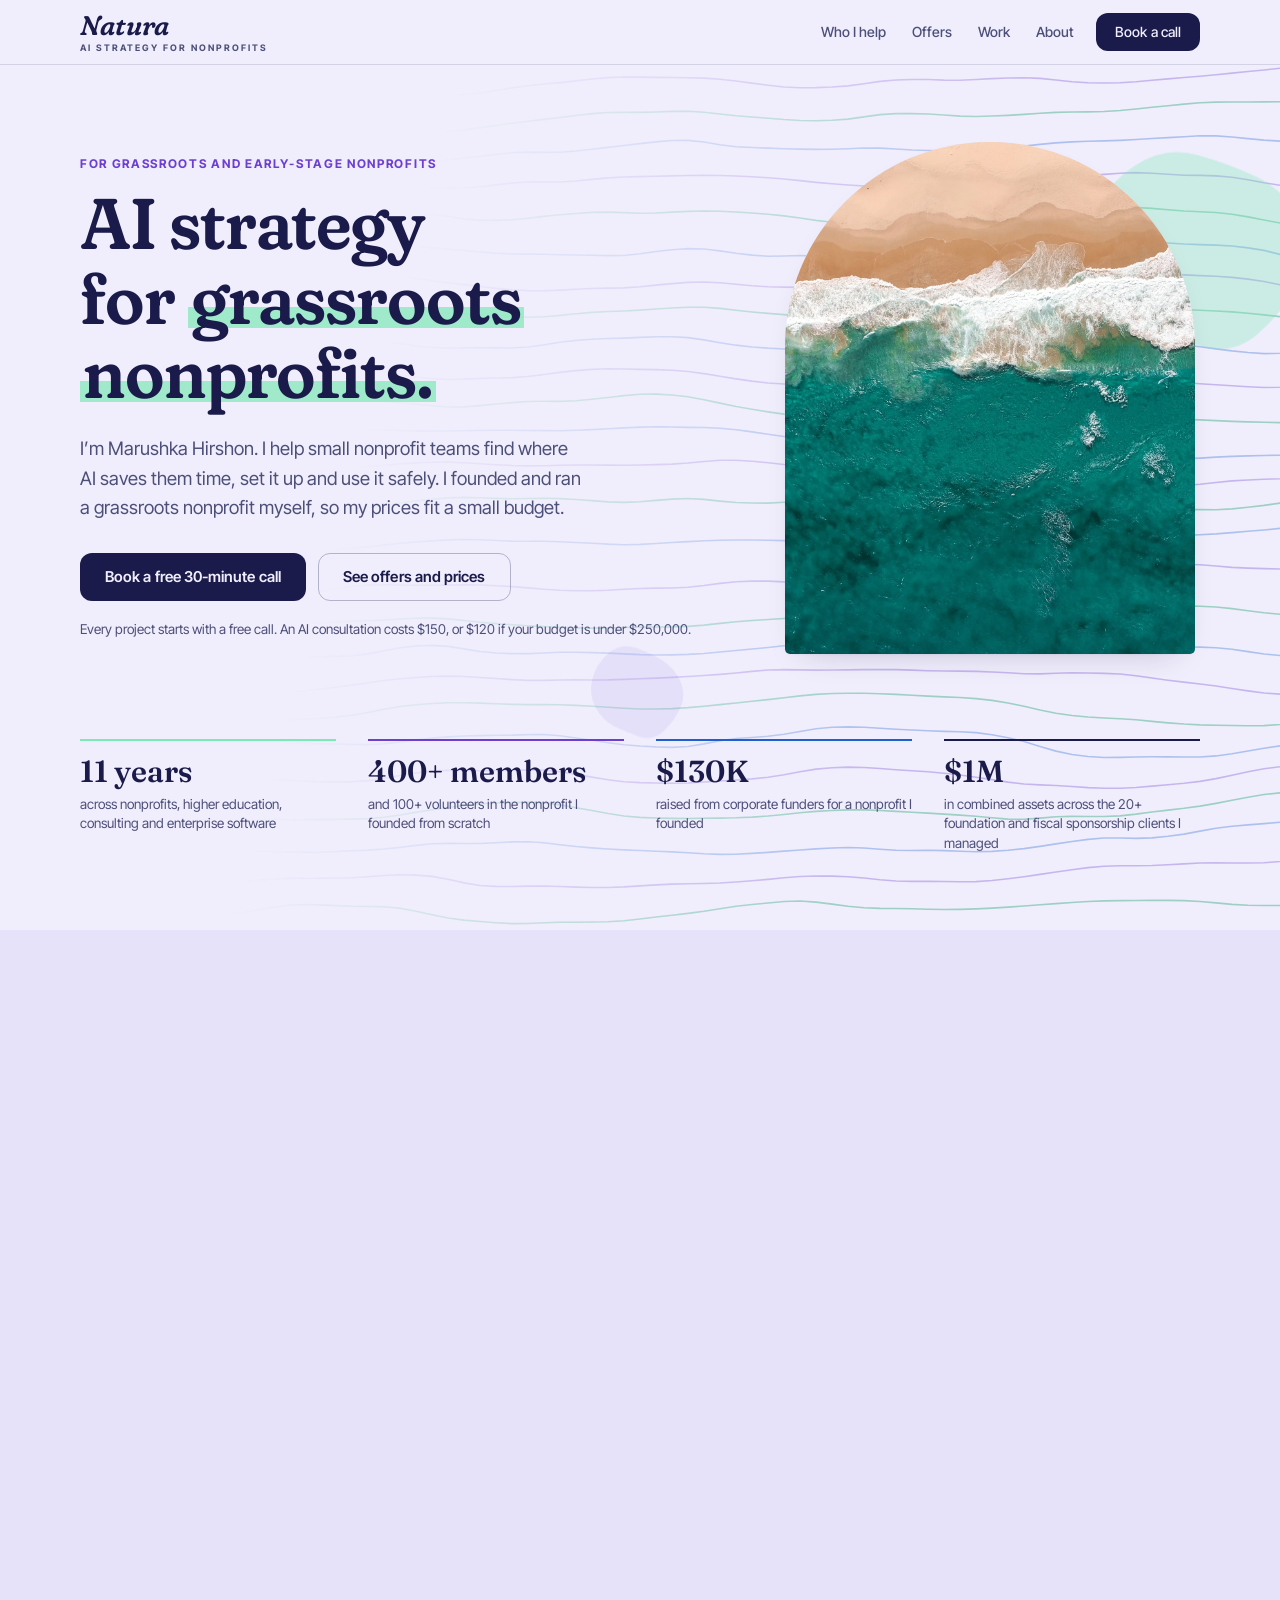
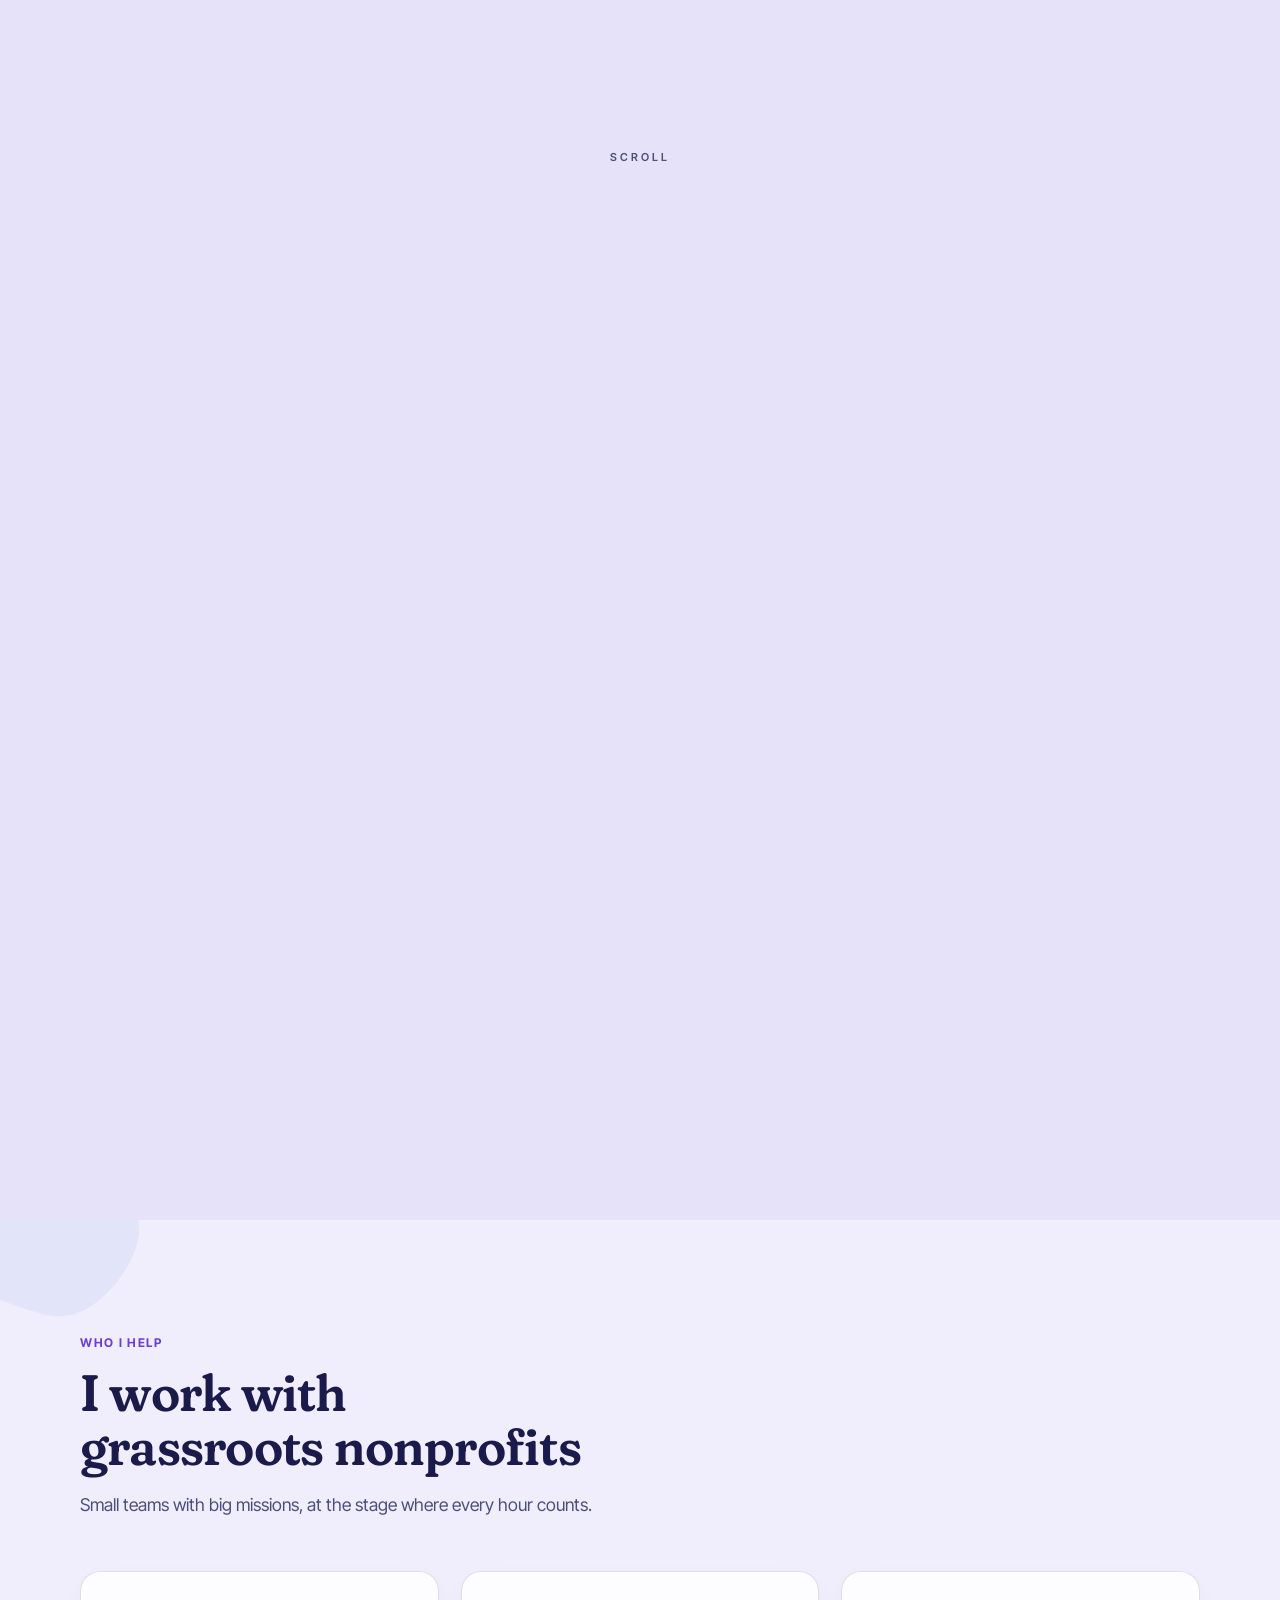
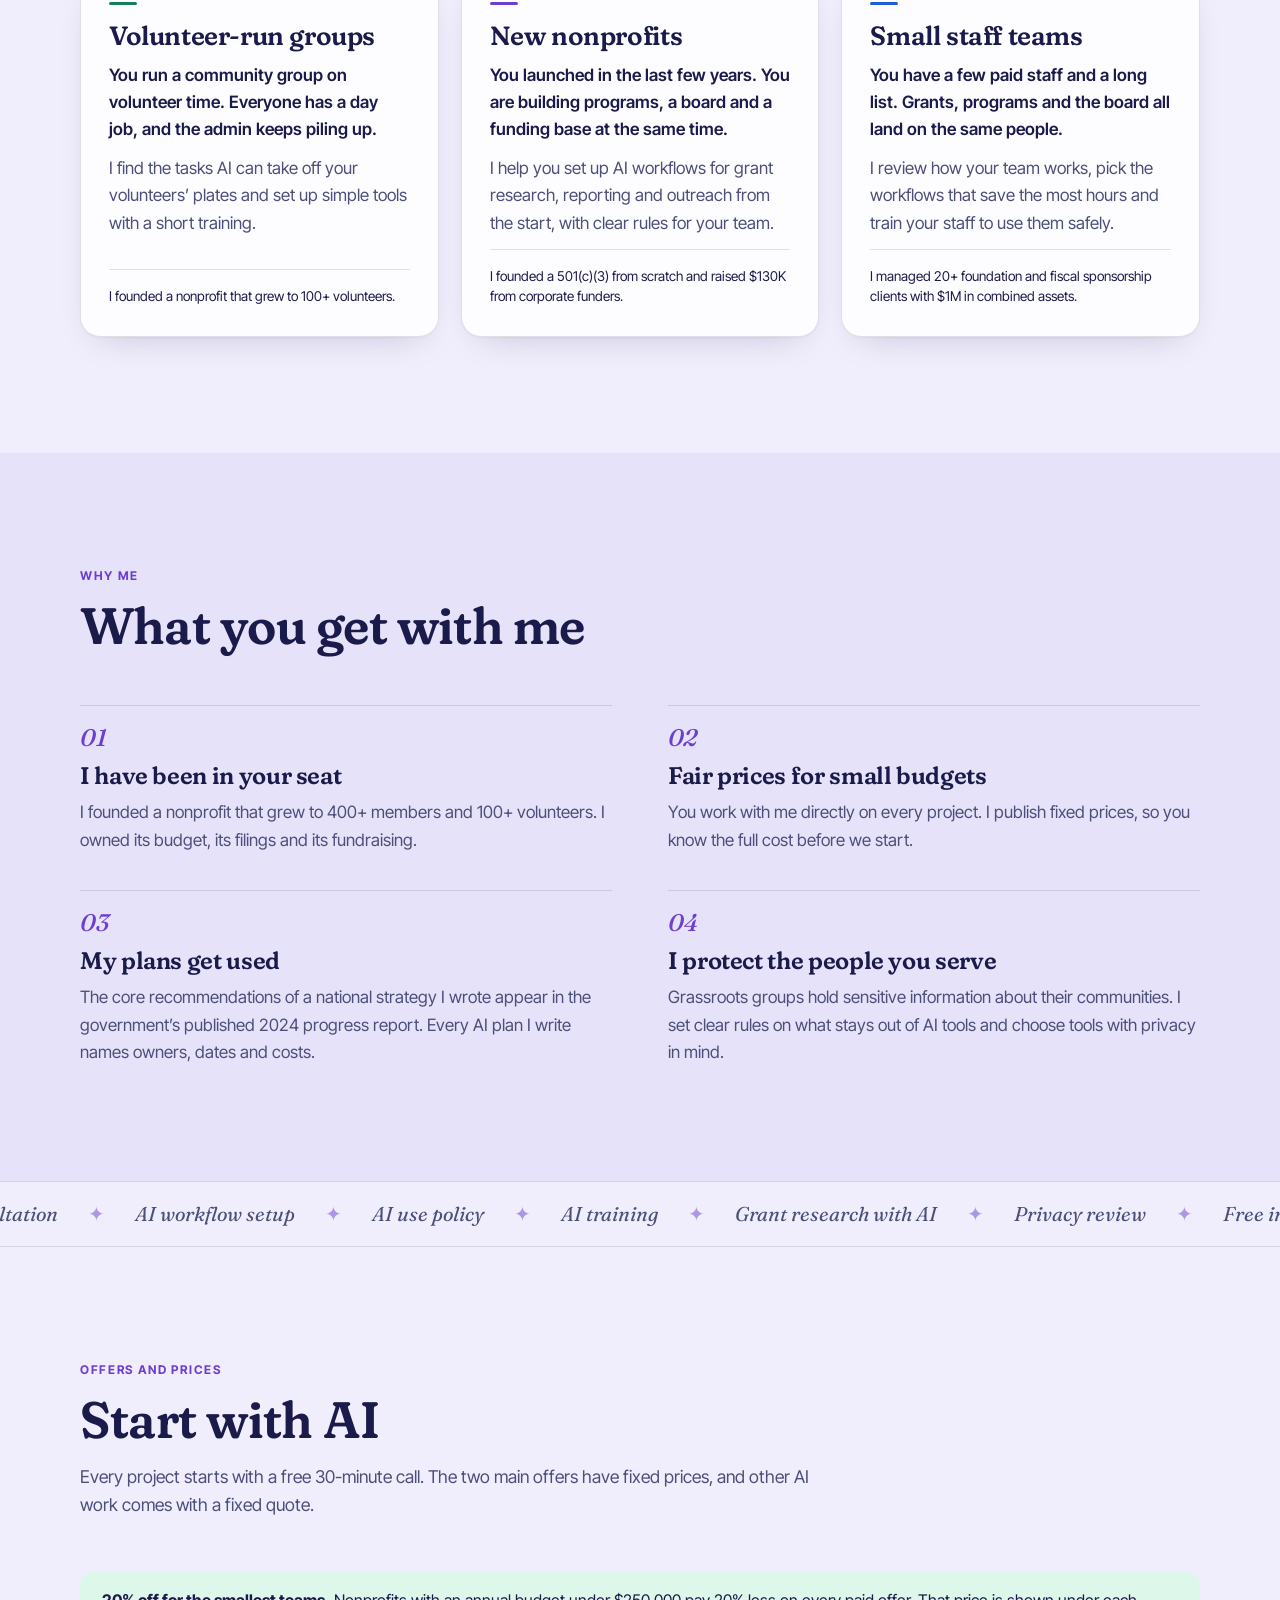
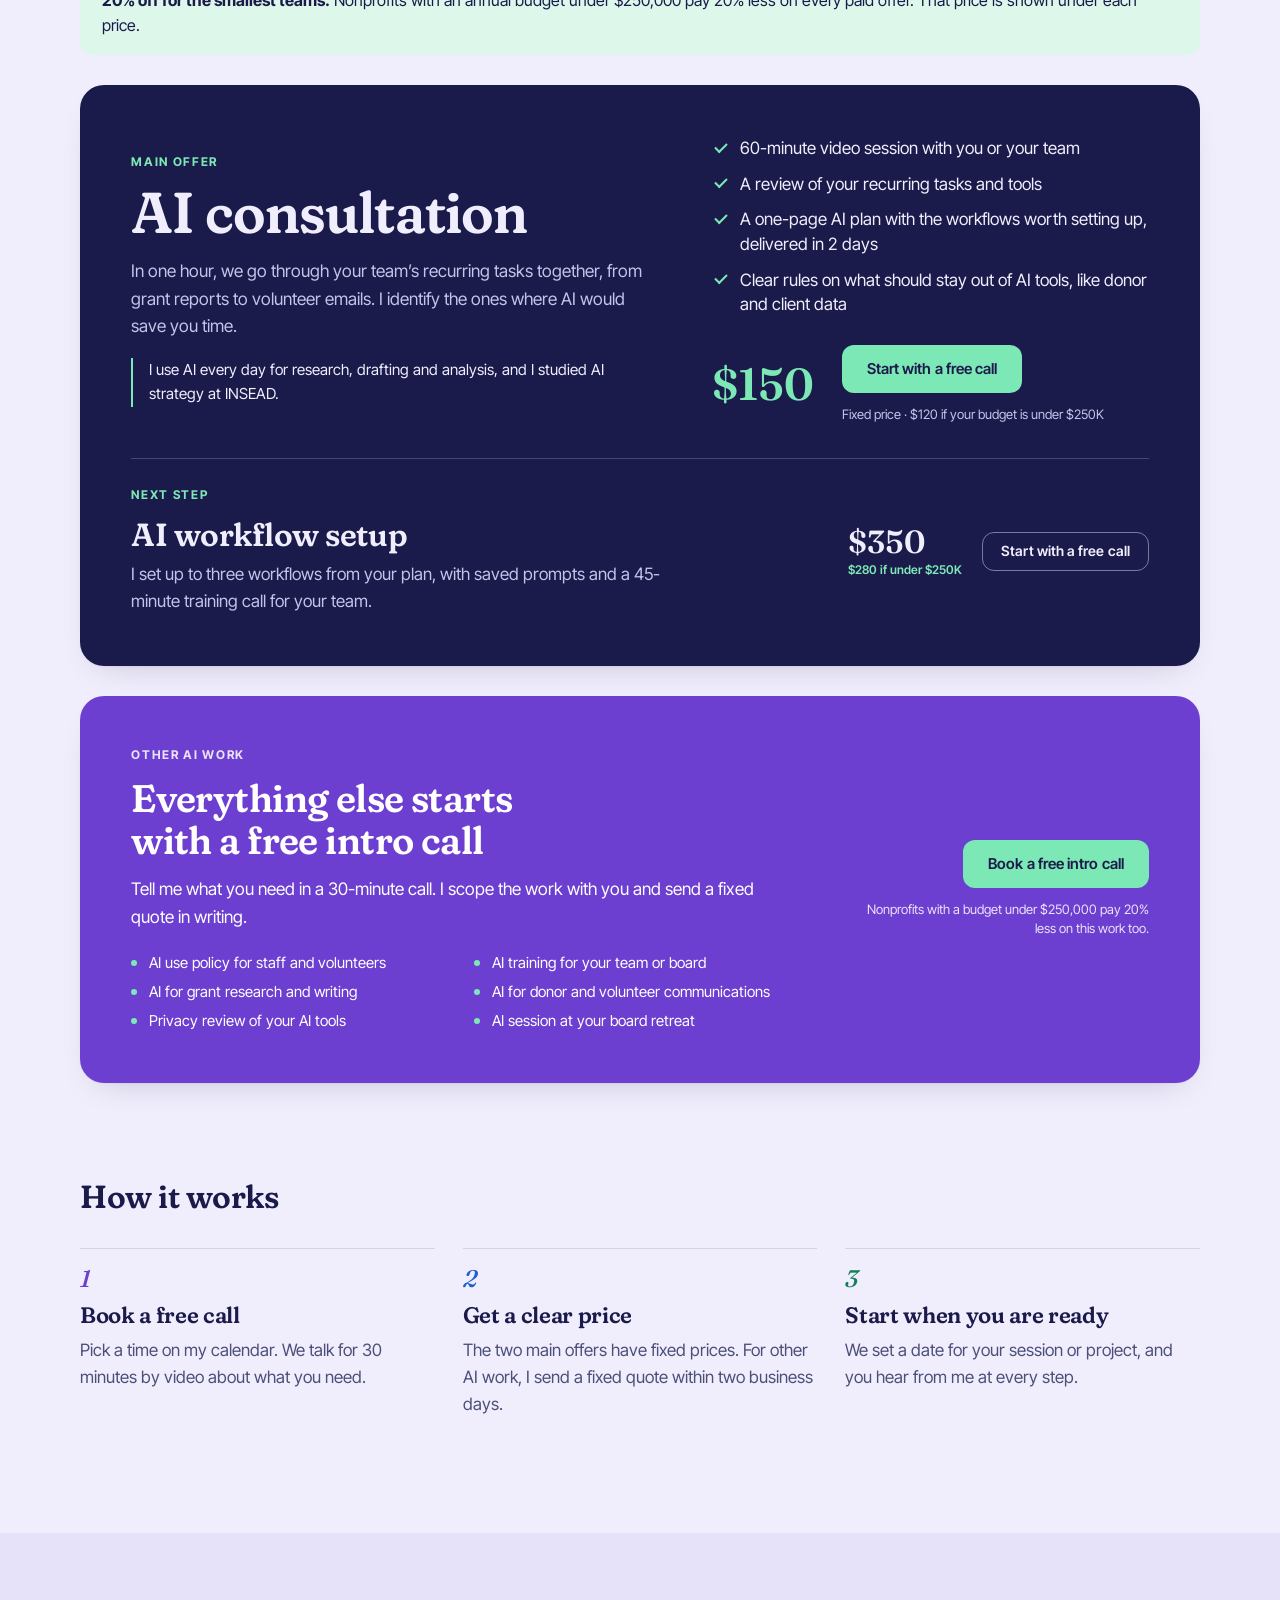
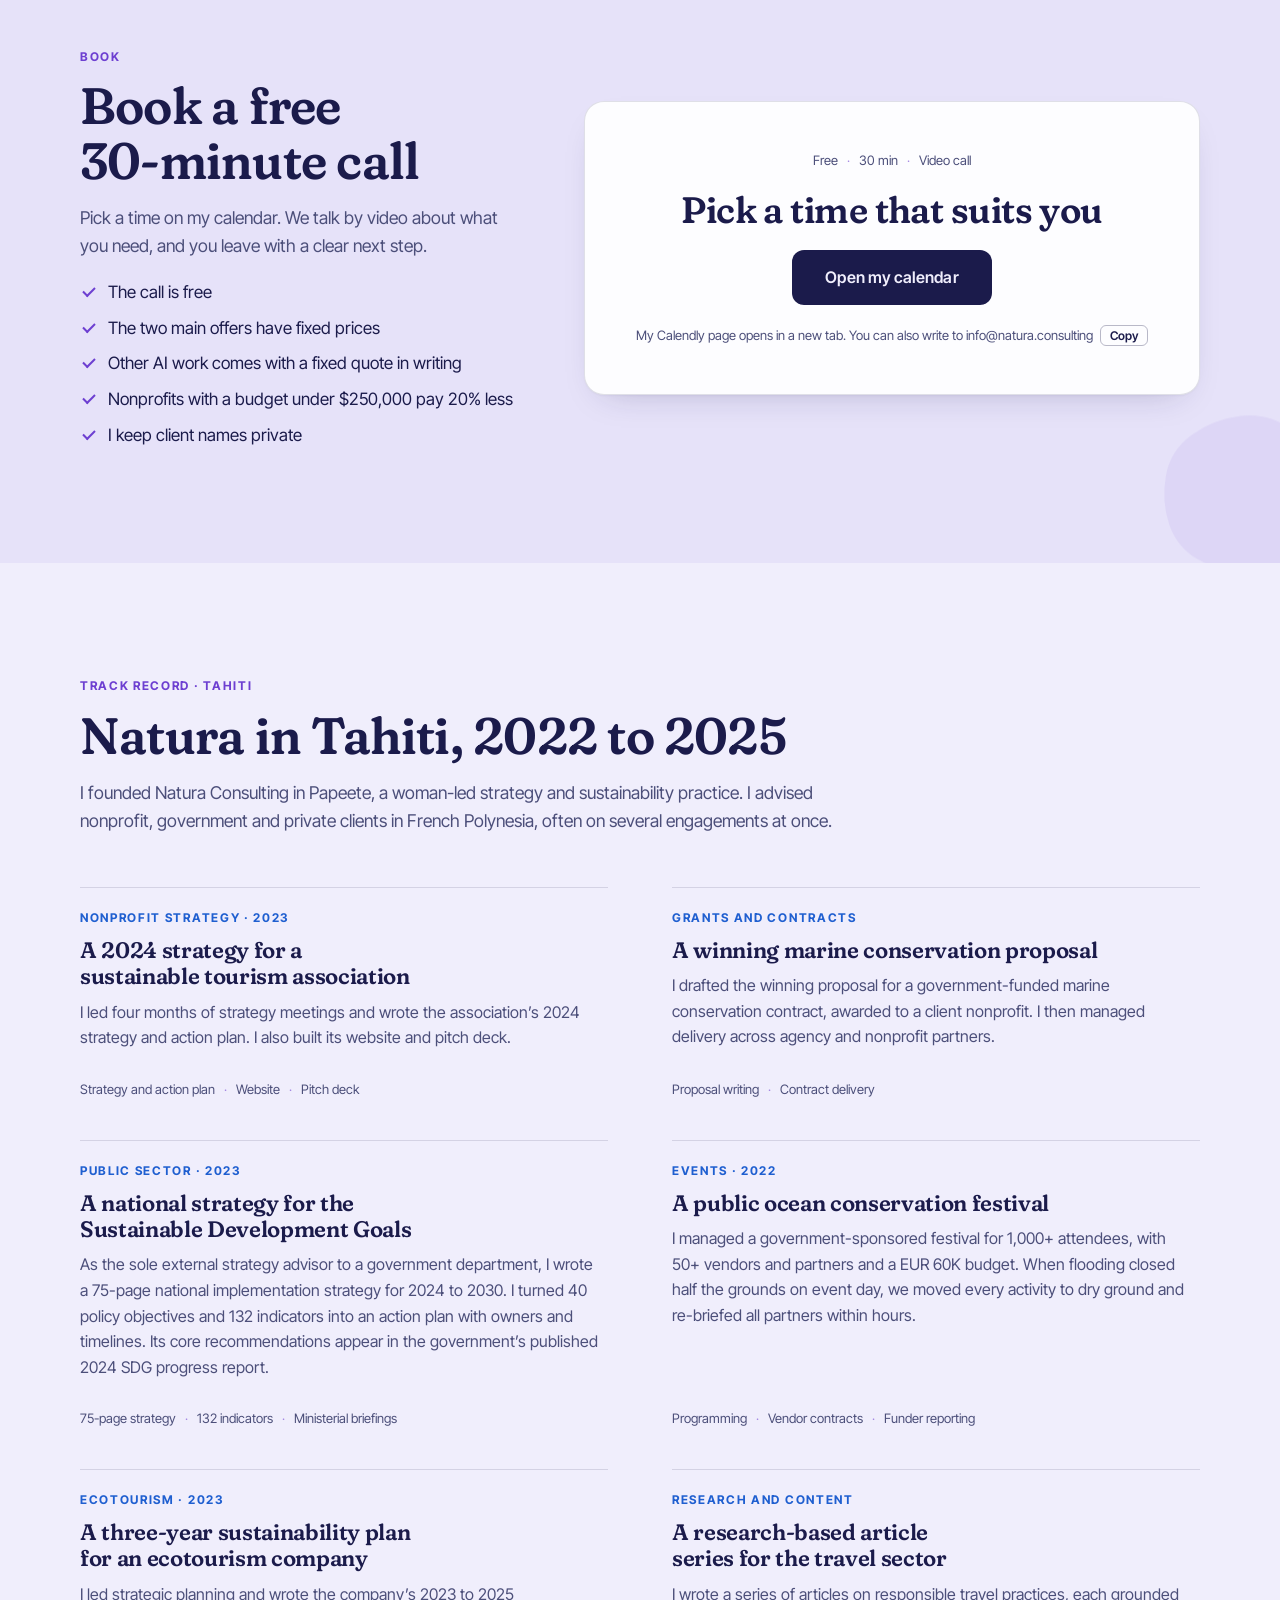
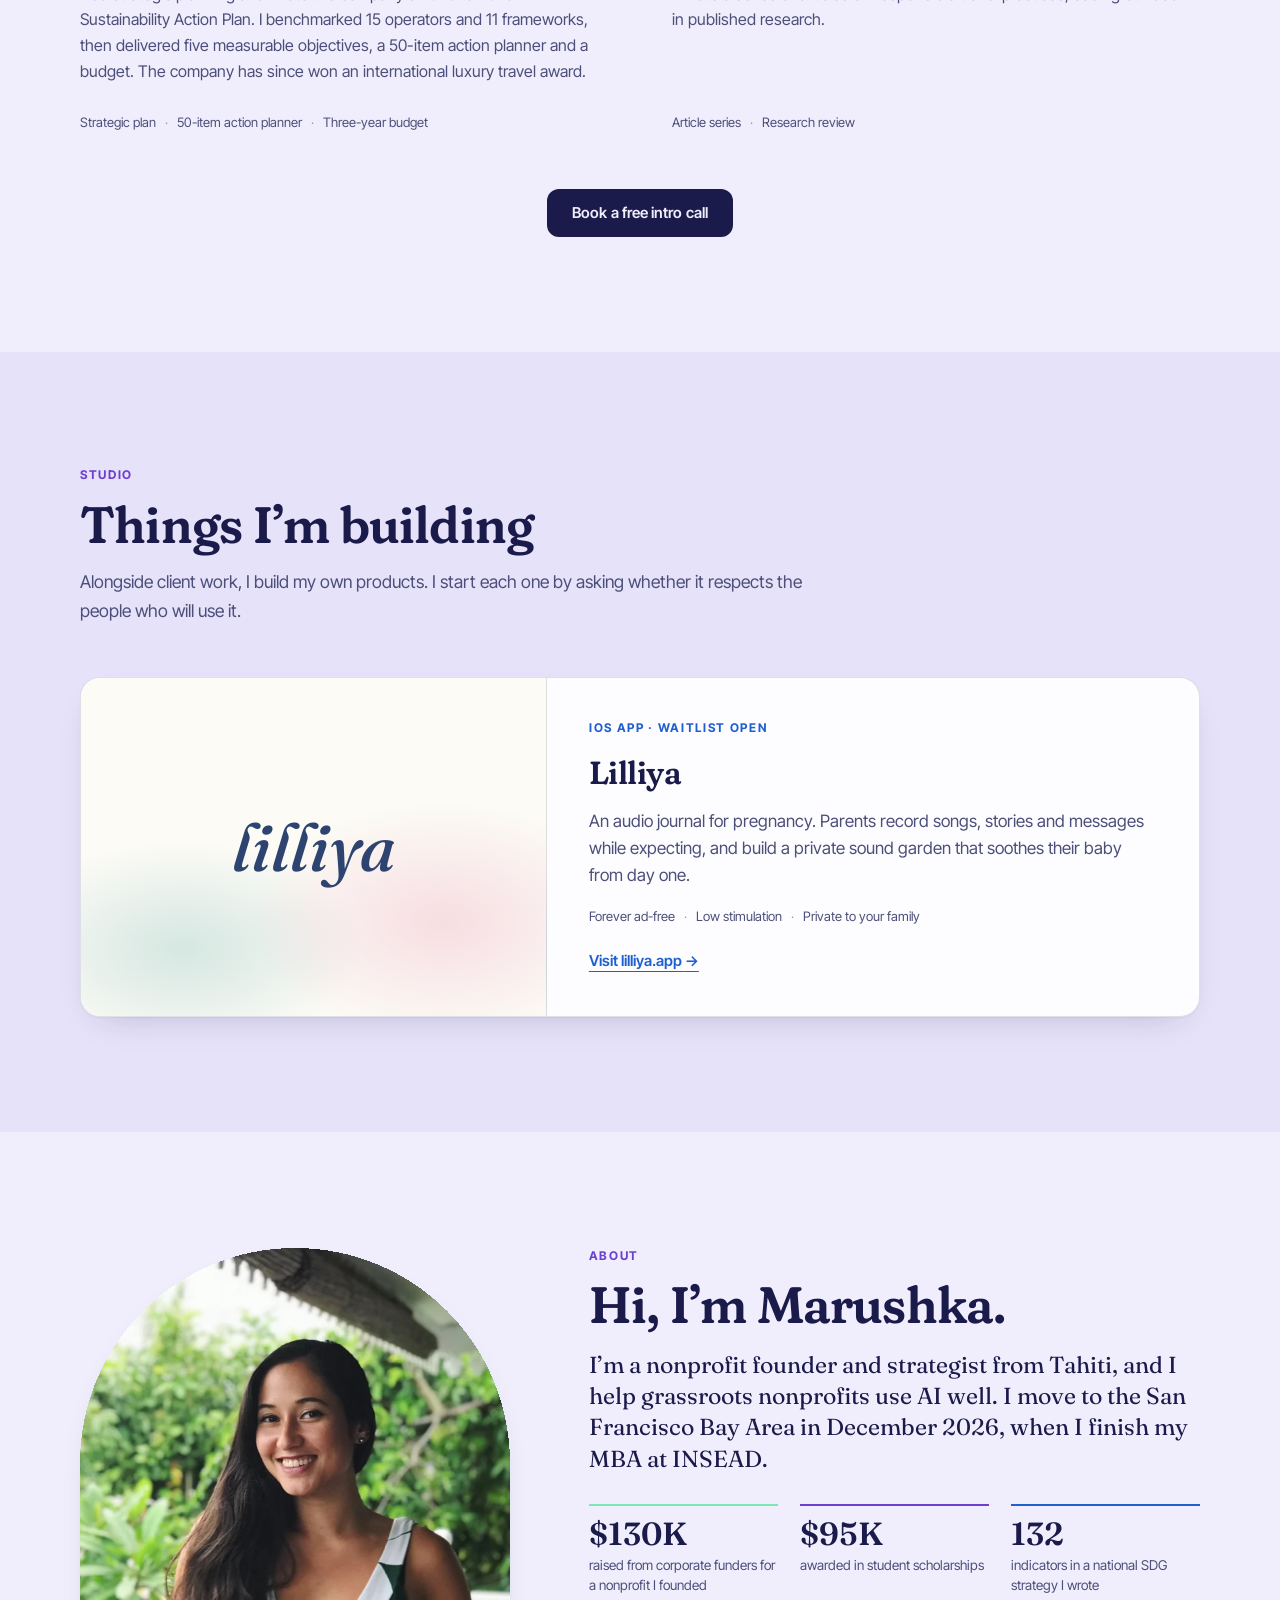
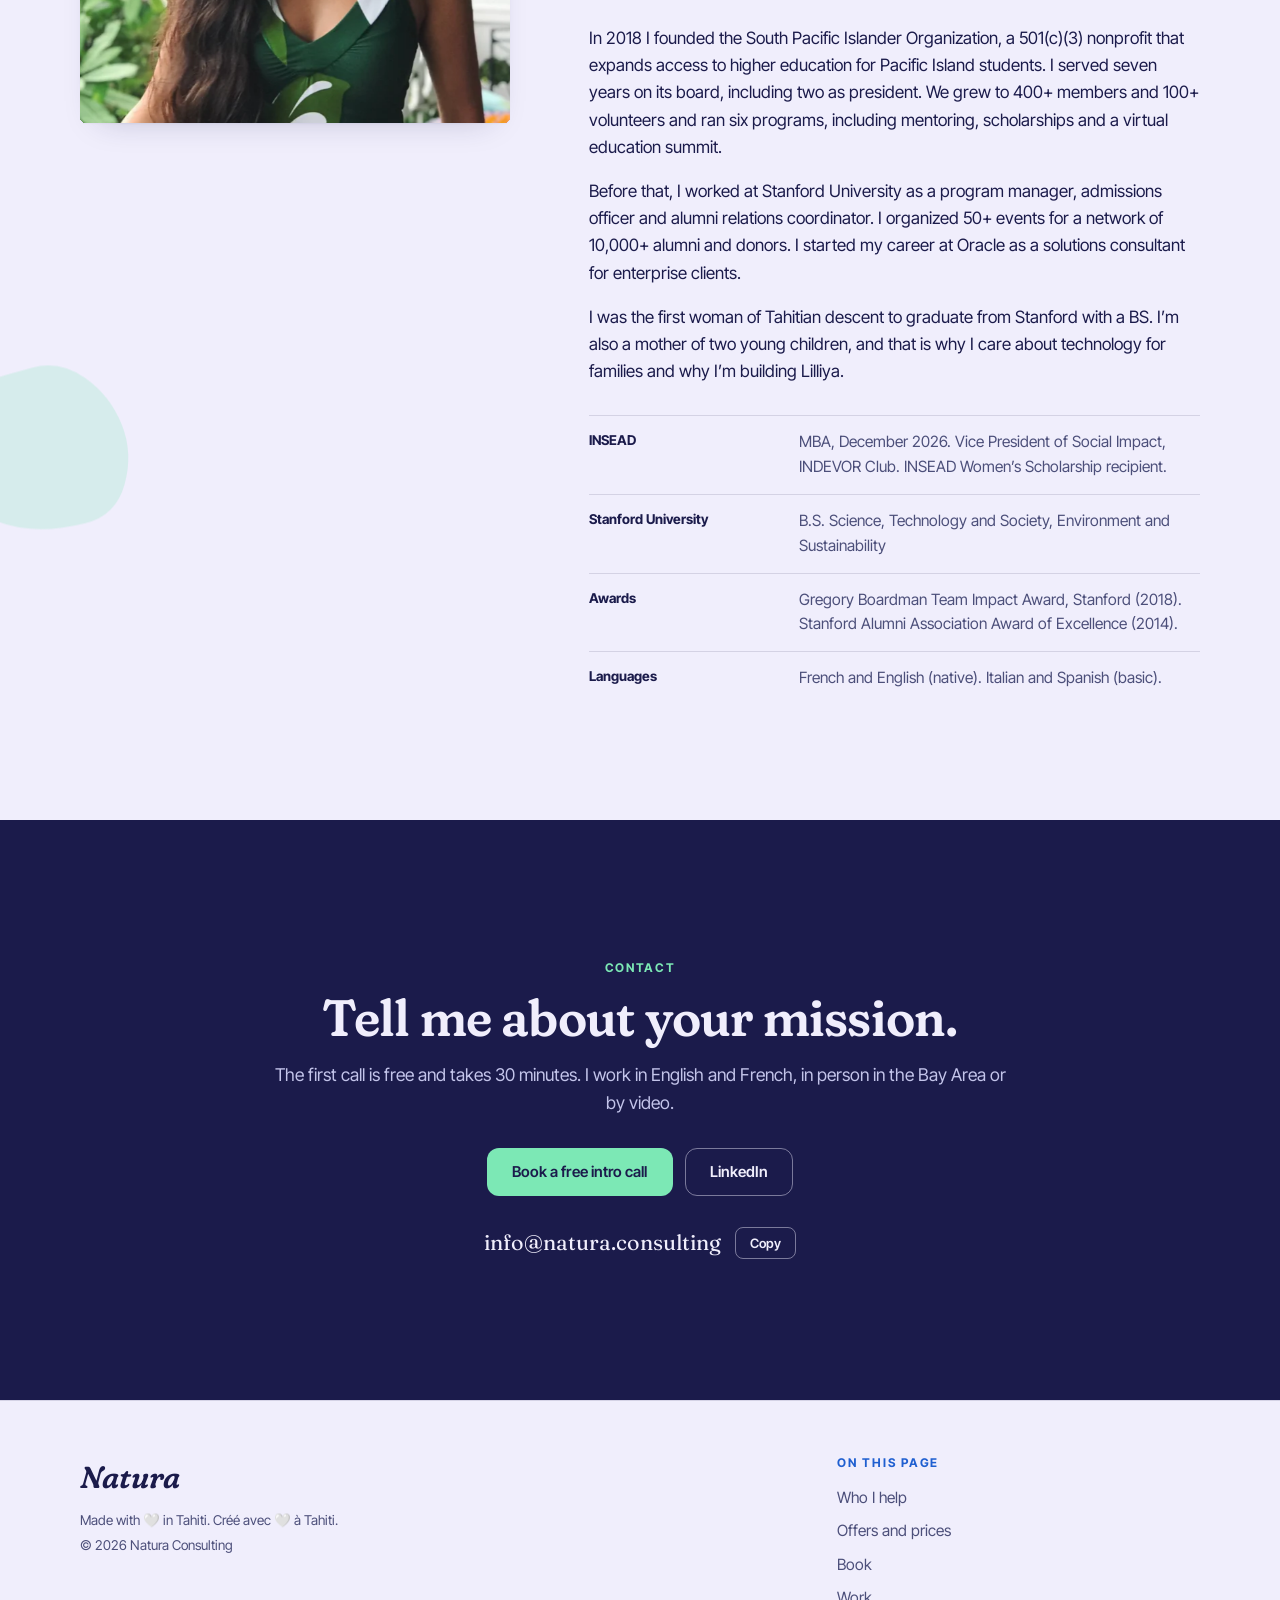
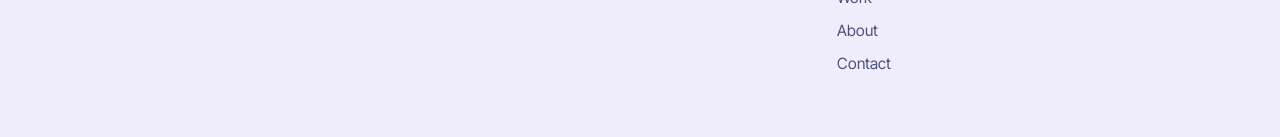
==== commit f8e205f3: "Focus the site on AI strategy for grassroots nonprofits Rewrite the copy for grassroots and early-st" ====
--- a/index.html
+++ b/index.html
@@ -3,9 +3,9 @@
 <head>
 <meta charset="utf-8">
 <meta name="viewport" content="width=device-width, initial-scale=1, viewport-fit=cover">
-<title>Natura · Consulting for Small Teams</title>
-<meta name="description" content="Marushka Hirshon helps grassroots nonprofits, startups and small businesses with AI consultations, strategy and grant work. Fixed prices from $150, and 20% off for nonprofits. San Francisco Bay Area.">
-<meta name="version" content="3.5">
+<title>Natura · AI Strategy for Grassroots Nonprofits</title>
+<meta name="description" content="Marushka Hirshon helps grassroots and early-stage nonprofits use AI to save time and protect the people they serve. AI consultations for $150, with 20% off for nonprofits under $250,000. San Francisco Bay Area.">
+<meta name="version" content="4.0">
 <link rel="canonical" href="https://natura.consulting/">
 <link rel="icon" href="assets/favicon.svg" type="image/svg+xml">
 <link rel="icon" href="assets/favicon-32.png" type="image/png" sizes="32x32">
@@ -14,12 +14,12 @@
 <meta property="og:type" content="website">
 <meta property="og:site_name" content="Natura Consulting">
 <meta property="og:url" content="https://natura.consulting/">
-<meta property="og:title" content="AI and strategy for small teams with big missions">
-<meta property="og:description" content="Marushka Hirshon helps grassroots nonprofits, startups and small businesses with AI consultations, strategy and grant work. Fixed prices from $150, and 20% off for nonprofits.">
-<meta property="og:image" content="https://natura.consulting/assets/og-image.jpg">
+<meta property="og:title" content="AI strategy for grassroots nonprofits">
+<meta property="og:description" content="Marushka Hirshon helps grassroots and early-stage nonprofits use AI to save time and protect the people they serve. AI consultations for $150, with 20% off for nonprofits under $250,000.">
+<meta property="og:image" content="https://natura.consulting/assets/og-nonprofits.jpg">
 <meta property="og:image:width" content="1200">
 <meta property="og:image:height" content="630">
-<meta property="og:image:alt" content="Natura Consulting. AI and strategy for small teams with big missions.">
+<meta property="og:image:alt" content="Natura Consulting. AI strategy for grassroots nonprofits.">
 <meta name="twitter:card" content="summary_large_image">
 <script type="application/ld+json">
 {
@@ -27,8 +27,8 @@
   "@type": "ProfessionalService",
   "name": "Natura Consulting",
   "url": "https://natura.consulting/",
-  "image": "https://natura.consulting/assets/og-image.jpg",
-  "description": "AI consultations, strategy and grant work for grassroots nonprofits, startups and small businesses, at fixed prices.",
+  "image": "https://natura.consulting/assets/og-nonprofits.jpg",
+  "description": "AI strategy, AI consultations and AI workflow setup for grassroots and early-stage nonprofits, at fixed prices.",
   "email": "info@natura.consulting",
   "areaServed": "San Francisco Bay Area",
   "priceRange": "$",
@@ -45,7 +45,7 @@
 
 <header class="site-head" id="top">
   <div class="wrap topbar">
-    <a class="brand" href="#top"><span class="brand-name">Natura</span><span class="brand-sub">AI and strategy consulting</span></a>
+    <a class="brand" href="#top"><span class="brand-name">Natura</span><span class="brand-sub">AI strategy for nonprofits</span></a>
     <nav class="topnav" aria-label="Page sections">
       <ul>
         <li><a href="#who">Who I help</a></li>
@@ -65,14 +65,14 @@
   <span class="blob b2" data-blob data-parallax="-0.22" aria-hidden="true"></span>
   <section class="hero wrap" aria-labelledby="hero-title">
     <div class="hero-text">
-      <p class="label">For grassroots nonprofits, startups and small businesses</p>
-      <h1 id="hero-title" data-words>AI and strategy for small teams with big missions.</h1>
-      <p class="lede">I’m Marushka Hirshon. I help small teams find where AI saves them time, and I help grassroots nonprofits, startups and small businesses plan, fund and tell their work. My prices fit a small budget, because I have run on one myself.</p>
+      <p class="label">For grassroots and early-stage nonprofits</p>
+      <h1 id="hero-title" data-words>AI strategy for grassroots nonprofits.</h1>
+      <p class="lede">I’m Marushka Hirshon. I help small nonprofit teams find where AI saves them time, set it up and use it safely. I founded and ran a grassroots nonprofit myself, so my prices fit a small budget.</p>
       <div class="actions">
         <a class="btn btn-solid" href="https://calendly.com/natura-info/30min" target="_blank" rel="noopener">Book a free 30-minute call</a>
         <a class="btn btn-line" href="#offers">See offers and prices</a>
       </div>
-      <p class="fineprint">Every project starts with a free call. An AI consultation costs $150, or $120 for nonprofits.</p>
+      <p class="fineprint">Every project starts with a free call. An AI consultation costs $150, or $120 if your budget is under $250,000.</p>
     </div>
     <div class="arch-wrap">
       <figure class="arch">
@@ -94,8 +94,8 @@
   <section class="manifesto" aria-label="What I believe">
     <div class="stage">
       <canvas class="waves" data-waves="light" aria-hidden="true"></canvas>
-      <p class="line" data-words>Small teams carry some of the most important work.</p>
-      <p class="line" data-words>They deserve excellent strategy too.</p>
+      <p class="line" data-words>Grassroots nonprofits carry some of the most important work.</p>
+      <p class="line" data-words>They deserve good AI strategy too.</p>
       <p class="line" data-words>I built Natura to offer it at a price they can afford.</p>
       <svg class="tide-draw" viewBox="0 0 600 40" preserveAspectRatio="none" aria-hidden="true"><path d="M0 22C100 6 200 6 300 22S500 38 600 22"/></svg>
       <p class="scroll-cue" aria-hidden="true">Scroll</p>
@@ -107,26 +107,27 @@
     <div class="wrap">
       <div class="sec-head" data-reveal>
         <p class="label">Who I help</p>
-        <h2 id="who-title">I work with small teams</h2>
+        <h2 id="who-title">I work with grassroots nonprofits</h2>
+        <p class="sub">Small teams with big missions, at the stage where every hour counts.</p>
       </div>
       <div class="lanes lanes-3">
         <article class="lane" data-reveal>
-          <h3>Grassroots nonprofits</h3>
-          <p class="lane-you">You run a community organization with a small staff or volunteers. Grants, programs and the board all land on you.</p>
-          <p>I write grant proposals, build strategic plans with your board and manage programs part-time.</p>
-          <p class="lane-proof">I founded a nonprofit from scratch, raised $130K and awarded $95K in scholarships.</p>
+          <h3>Volunteer-run groups</h3>
+          <p class="lane-you">You run a community group on volunteer time. Everyone has a day job, and the admin keeps piling up.</p>
+          <p>I find the tasks AI can take off your volunteers’ plates and set up simple tools with a short training.</p>
+          <p class="lane-proof">I founded a nonprofit that grew to 100+ volunteers.</p>
         </article>
         <article class="lane" data-reveal>
-          <h3>Startups</h3>
-          <p class="lane-you">You are an early-stage founder. You need a clear plan and a story that funders and customers understand.</p>
-          <p>I shape your strategy, pitch deck and launch story. For family and children’s apps, I also review privacy and safety.</p>
-          <p class="lane-proof">I am building my own app, Lilliya, and I started my career with enterprise clients at Oracle.</p>
+          <h3>New nonprofits</h3>
+          <p class="lane-you">You launched in the last few years. You are building programs, a board and a funding base at the same time.</p>
+          <p>I help you set up AI workflows for grant research, reporting and outreach from the start, with clear rules for your team.</p>
+          <p class="lane-proof">I founded a 501(c)(3) from scratch and raised $130K from corporate funders.</p>
         </article>
         <article class="lane" data-reveal>
-          <h3>Small businesses</h3>
-          <p class="lane-you">You own a local business, a lodge or a tour company. You want to grow with respect for your place and community.</p>
-          <p>I write your sustainability plan, tell your brand story and help you run public events.</p>
-          <p class="lane-proof">An ecotourism company I advised later won an international luxury travel award.</p>
+          <h3>Small staff teams</h3>
+          <p class="lane-you">You have a few paid staff and a long list. Grants, programs and the board all land on the same people.</p>
+          <p>I review how your team works, pick the workflows that save the most hours and train your staff to use them safely.</p>
+          <p class="lane-proof">I managed 20+ foundation and fiscal sponsorship clients with $1M in combined assets.</p>
         </article>
       </div>
     </div>
@@ -146,34 +147,34 @@
         </li>
         <li data-reveal>
           <span class="num">02</span>
-          <h3>Excellent work at rates you can afford</h3>
-          <p>You work with me directly on every project. I keep my costs low and publish fixed prices, so you know the full cost before we start.</p>
+          <h3>Fair prices for small budgets</h3>
+          <p>You work with me directly on every project. I publish fixed prices, so you know the full cost before we start.</p>
         </li>
         <li data-reveal>
           <span class="num">03</span>
           <h3>My plans get used</h3>
-          <p>The core recommendations of a national strategy I wrote appear in the government’s published 2024 progress report. Every plan I write names owners, dates and a budget.</p>
+          <p>The core recommendations of a national strategy I wrote appear in the government’s published 2024 progress report. Every AI plan I write names owners, dates and costs.</p>
         </li>
         <li data-reveal>
           <span class="num">04</span>
-          <h3>I make AI practical for small teams</h3>
-          <p>I use AI tools every day in my own work. I show your team which tasks they suit and how to use them safely.</p>
+          <h3>I protect the people you serve</h3>
+          <p>Grassroots groups hold sensitive information about their communities. I set clear rules on what stays out of AI tools and choose tools with privacy in mind.</p>
         </li>
       </ol>
     </div>
   </section>
 
-  <div class="marquee-wrap" aria-hidden="true"><div class="marquee"><div class="marquee-track"><span>AI consultation</span><i>✦</i><span>AI workflow setup</span><i>✦</i><span>Strategy session</span><i>✦</i><span>One-page strategy</span><i>✦</i><span>Proposal review</span><i>✦</i><span>Board retreat</span><i>✦</i><span>Free intro call</span><i>✦</i></div></div></div>
+  <div class="marquee-wrap" aria-hidden="true"><div class="marquee"><div class="marquee-track"><span>AI consultation</span><i>✦</i><span>AI workflow setup</span><i>✦</i><span>AI use policy</span><i>✦</i><span>AI training</span><i>✦</i><span>Grant research with AI</span><i>✦</i><span>Privacy review</span><i>✦</i><span>Free intro call</span><i>✦</i></div></div></div>
 
   <section class="sec" id="offers" aria-labelledby="offers-title">
     <div class="wrap">
       <div class="sec-head" data-reveal>
         <p class="label">Offers and prices</p>
         <h2 id="offers-title">Start with AI</h2>
-        <p class="sub">Every project starts with a free 30-minute call. The two AI offers have fixed prices, and other work comes with a fixed quote.</p>
-      </div>
-
-      <p class="community" data-reveal><b>20% off for nonprofits.</b> Nonprofits with an annual budget under $1 million pay 20% less on every paid offer. The nonprofit price is shown under each price.</p>
+        <p class="sub">Every project starts with a free 30-minute call. The two main offers have fixed prices, and other AI work comes with a fixed quote.</p>
+      </div>
+
+      <p class="community" data-reveal><b>20% off for the smallest teams.</b> Nonprofits with an annual budget under $250,000 pay 20% less on every paid offer. That price is shown under each price.</p>
 
       <article class="feature feature-main" data-reveal>
         <canvas class="waves" data-waves="dark" aria-hidden="true"></canvas>
@@ -181,7 +182,7 @@
           <div>
             <p class="label">Main offer</p>
             <h3>AI consultation</h3>
-            <p>In one hour, we go through your team’s recurring tasks together. I identify the ones where AI workflows would save you time.</p>
+            <p>In one hour, we go through your team’s recurring tasks together, from grant reports to volunteer emails. I identify the ones where AI would save you time.</p>
             <p class="feature-proof">I use AI every day for research, drafting and analysis, and I studied AI strategy at INSEAD.</p>
           </div>
           <div>
@@ -189,13 +190,13 @@
               <li>60-minute video session with you or your team</li>
               <li>A review of your recurring tasks and tools</li>
               <li>A one-page AI plan with the workflows worth setting up, delivered in 2 days</li>
-              <li>Clear rules on what should stay out of AI tools</li>
+              <li>Clear rules on what should stay out of AI tools, like donor and client data</li>
             </ul>
             <div class="feature-buy">
               <span class="price-burst">$150</span>
               <div>
                 <a class="btn btn-light" href="https://calendly.com/natura-info/30min" target="_blank" rel="noopener">Start with a free call</a>
-                <span class="price-note">Fixed price · Nonprofits $120</span>
+                <span class="price-note">Fixed price · $120 if your budget is under $250K</span>
               </div>
             </div>
           </div>
@@ -207,7 +208,7 @@
             <p>I set up to three workflows from your plan, with saved prompts and a 45-minute training call for your team.</p>
           </div>
           <div class="next-buy">
-            <span class="price">$350<span class="np">Nonprofits $280</span></span>
+            <span class="price">$350<span class="np">$280 if under $250K</span></span>
             <a class="btn btn-line-light btn-sm" href="https://calendly.com/natura-info/30min" target="_blank" rel="noopener">Start with a free call</a>
           </div>
         </div>
@@ -216,22 +217,21 @@
       <article class="feature feature-wide feature-band" data-reveal>
         <div class="feature-cols">
           <div>
-            <p class="label">Other work</p>
+            <p class="label">Other AI work</p>
             <h3>Everything else starts with a free intro call</h3>
             <p>Tell me what you need in a 30-minute call. I scope the work with you and send a fixed quote in writing.</p>
-            <ul class="also" aria-label="Other work I offer">
-              <li>Strategy session</li>
-              <li>One-page strategy</li>
-              <li>Proposal or pitch deck review</li>
-              <li>Board retreat</li>
-              <li>Grant proposal</li>
-              <li>Strategic plan</li>
-              <li>Part-time program management</li>
+            <ul class="also" aria-label="Other AI work I offer">
+              <li>AI use policy for staff and volunteers</li>
+              <li>AI training for your team or board</li>
+              <li>AI for grant research and writing</li>
+              <li>AI for donor and volunteer communications</li>
+              <li>Privacy review of your AI tools</li>
+              <li>AI session at your board retreat</li>
             </ul>
           </div>
           <div class="feature-side">
             <a class="btn btn-light" href="https://calendly.com/natura-info/30min" target="_blank" rel="noopener">Book a free intro call</a>
-            <p class="price-note">Nonprofits under $1 million pay 20% less on this work too.</p>
+            <p class="price-note">Nonprofits with a budget under $250,000 pay 20% less on this work too.</p>
           </div>
         </div>
       </article>
@@ -240,7 +240,7 @@
         <h3 class="how-title" data-reveal>How it works</h3>
         <ol class="steps">
           <li data-reveal><span class="num">1</span><h4>Book a free call</h4><p>Pick a time on my calendar. We talk for 30 minutes by video about what you need.</p></li>
-          <li data-reveal><span class="num">2</span><h4>Get a clear price</h4><p>The two AI offers have fixed prices. For other work, I send a fixed quote within two business days.</p></li>
+          <li data-reveal><span class="num">2</span><h4>Get a clear price</h4><p>The two main offers have fixed prices. For other AI work, I send a fixed quote within two business days.</p></li>
           <li data-reveal><span class="num">3</span><h4>Start when you are ready</h4><p>We set a date for your session or project, and you hear from me at every step.</p></li>
         </ol>
       </div>
@@ -256,9 +256,9 @@
         <p class="sub">Pick a time on my calendar. We talk by video about what you need, and you leave with a clear next step.</p>
         <ul class="ticks ticks-ink">
           <li>The call is free</li>
-          <li>The two AI offers have fixed prices</li>
-          <li>Other work comes with a fixed quote in writing</li>
-          <li>Nonprofits under $1 million pay 20% less</li>
+          <li>The two main offers have fixed prices</li>
+          <li>Other AI work comes with a fixed quote in writing</li>
+          <li>Nonprofits with a budget under $250,000 pay 20% less</li>
           <li>I keep client names private</li>
         </ul>
       </div>
@@ -276,9 +276,21 @@
       <div class="sec-head" data-reveal>
         <p class="label">Track record · Tahiti</p>
         <h2 id="work-title">Natura in Tahiti, 2022 to 2025</h2>
-        <p class="sub">I founded Natura Consulting in Papeete, a woman-led strategy and sustainability practice. I advised government, private and nonprofit clients in French Polynesia, often on several engagements at once.</p>
+        <p class="sub">I founded Natura Consulting in Papeete, a woman-led strategy and sustainability practice. I advised nonprofit, government and private clients in French Polynesia, often on several engagements at once.</p>
       </div>
       <div class="work">
+        <article class="case" data-reveal>
+          <p class="label">Nonprofit strategy · 2023</p>
+          <h3>A 2024 strategy for a sustainable tourism association</h3>
+          <p>I led four months of strategy meetings and wrote the association’s 2024 strategy and action plan. I also built its website and pitch deck.</p>
+          <ul class="chips"><li>Strategy and action plan</li><li>Website</li><li>Pitch deck</li></ul>
+        </article>
+        <article class="case" data-reveal>
+          <p class="label">Grants and contracts</p>
+          <h3>A winning marine conservation proposal</h3>
+          <p>I drafted the winning proposal for a government-funded marine conservation contract, awarded to a client nonprofit. I then managed delivery across agency and nonprofit partners.</p>
+          <ul class="chips"><li>Proposal writing</li><li>Contract delivery</li></ul>
+        </article>
         <article class="case" data-reveal>
           <p class="label">Public sector · 2023</p>
           <h3>A national strategy for the Sustainable Development Goals</h3>
@@ -286,28 +298,16 @@
           <ul class="chips"><li>75-page strategy</li><li>132 indicators</li><li>Ministerial briefings</li></ul>
         </article>
         <article class="case" data-reveal>
+          <p class="label">Events · 2022</p>
+          <h3>A public ocean conservation festival</h3>
+          <p>I managed a government-sponsored festival for 1,000+ attendees, with 50+ vendors and partners and a EUR 60K budget. When flooding closed half the grounds on event day, we moved every activity to dry ground and re-briefed all partners within hours.</p>
+          <ul class="chips"><li>Programming</li><li>Vendor contracts</li><li>Funder reporting</li></ul>
+        </article>
+        <article class="case" data-reveal>
           <p class="label">Ecotourism · 2023</p>
           <h3>A three-year sustainability plan for an ecotourism company</h3>
           <p>I led strategic planning and wrote the company’s 2023 to 2025 Sustainability Action Plan. I benchmarked 15 operators and 11 frameworks, then delivered five measurable objectives, a 50-item action planner and a budget. The company has since won an international luxury travel award.</p>
           <ul class="chips"><li>Strategic plan</li><li>50-item action planner</li><li>Three-year budget</li></ul>
-        </article>
-        <article class="case" data-reveal>
-          <p class="label">Events · 2022</p>
-          <h3>A public ocean conservation festival</h3>
-          <p>I managed a government-sponsored festival for 1,000+ attendees, with 50+ vendors and partners and a EUR 60K budget. When flooding closed half the grounds on event day, we moved every activity to dry ground and re-briefed all partners within hours.</p>
-          <ul class="chips"><li>Programming</li><li>Vendor contracts</li><li>Funder reporting</li></ul>
-        </article>
-        <article class="case" data-reveal>
-          <p class="label">Grants and contracts</p>
-          <h3>A winning marine conservation proposal</h3>
-          <p>I drafted the winning proposal for a government-funded marine conservation contract, awarded to a client nonprofit. I then managed delivery across agency and nonprofit partners.</p>
-          <ul class="chips"><li>Proposal writing</li><li>Contract delivery</li></ul>
-        </article>
-        <article class="case" data-reveal>
-          <p class="label">Nonprofit strategy · 2023</p>
-          <h3>A 2024 strategy for a sustainable tourism association</h3>
-          <p>I led four months of strategy meetings and wrote the association’s 2024 strategy and action plan. I also built its website and pitch deck.</p>
-          <ul class="chips"><li>Strategy and action plan</li><li>Website</li><li>Pitch deck</li></ul>
         </article>
         <article class="case" data-reveal>
           <p class="label">Research and content</p>
@@ -348,7 +348,7 @@
         <div data-reveal>
           <p class="label">About</p>
           <h2 id="about-title">Hi, I’m Marushka.</h2>
-          <p class="lead">I’m a founder and strategist from Tahiti. I move to the San Francisco Bay Area in December 2026, when I finish my MBA at INSEAD.</p>
+          <p class="lead">I’m a nonprofit founder and strategist from Tahiti, and I help grassroots nonprofits use AI well. I move to the San Francisco Bay Area in December 2026, when I finish my MBA at INSEAD.</p>
         </div>
         <div class="stats" data-reveal>
           <div class="stat"><b>$130K</b><span>raised from corporate funders for a nonprofit I founded</span></div>
@@ -375,7 +375,7 @@
   <canvas class="waves" data-waves="dark" aria-hidden="true"></canvas>
   <div class="wrap inner" data-reveal>
     <p class="label">Contact</p>
-    <h2 id="contact-title">Tell me what you are building.</h2>
+    <h2 id="contact-title">Tell me about your mission.</h2>
     <p>The first call is free and takes 30 minutes. I work in English and French, in person in the Bay Area or by video.</p>
     <div class="actions">
       <a class="btn btn-light" href="https://calendly.com/natura-info/30min" target="_blank" rel="noopener">Book a free intro call</a>
--- a/assets/site.css
+++ b/assets/site.css
@@ -368,7 +368,8 @@
 @media (min-width: 760px) { .next-step { grid-template-columns: 1fr auto; } }
 .next-text h4 { font-size: clamp(1.5rem, 2.8vw, 2rem); line-height: 1.08; margin-bottom: 8px; }
 .next-text p:not(.label) { color: var(--on-night-muted); margin: 0; max-width: 56ch; }
-.next-buy { display: flex; align-items: center; gap: 20px; }
+.next-buy { display: flex; flex-wrap: wrap; align-items: center; gap: 16px 20px; }
+.next-buy .btn { white-space: nowrap; }
 .next-step .price { color: var(--on-night); font-size: 2rem; }
 .next-step .np { color: var(--green); }
 
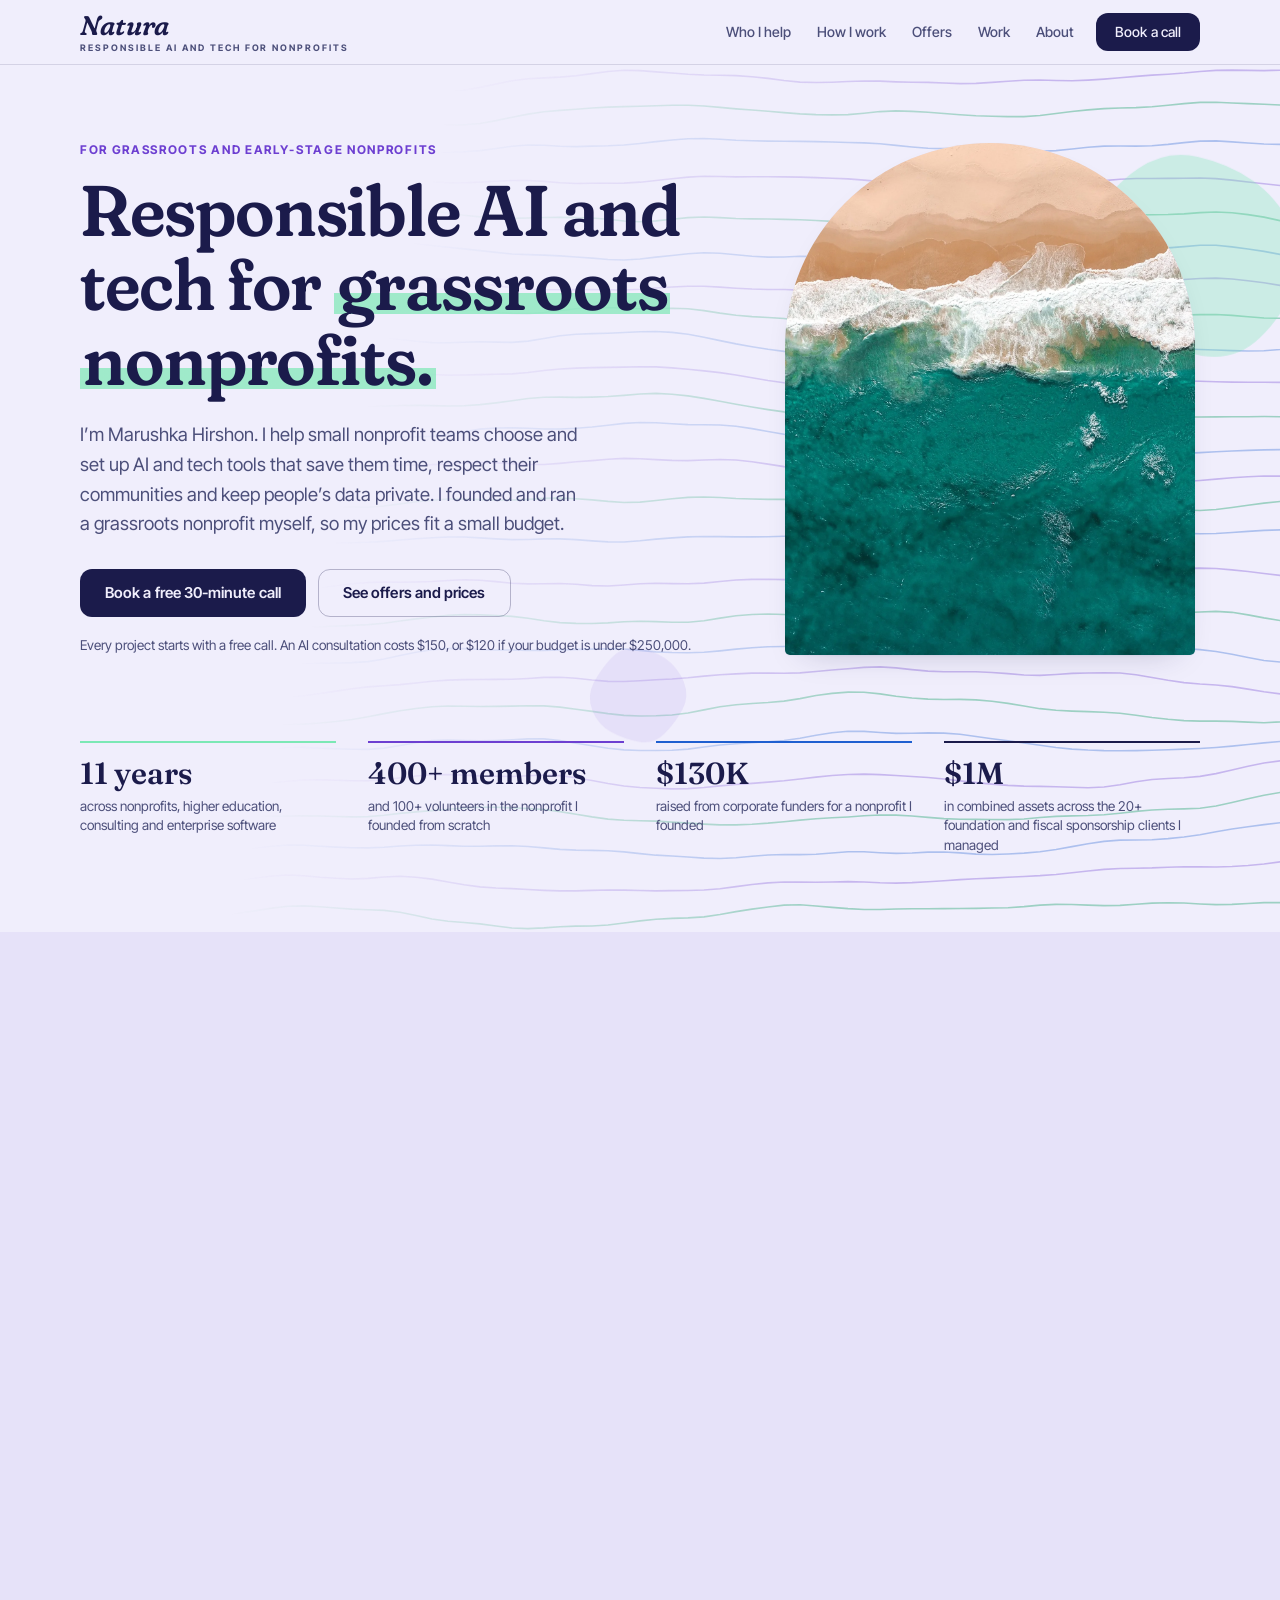
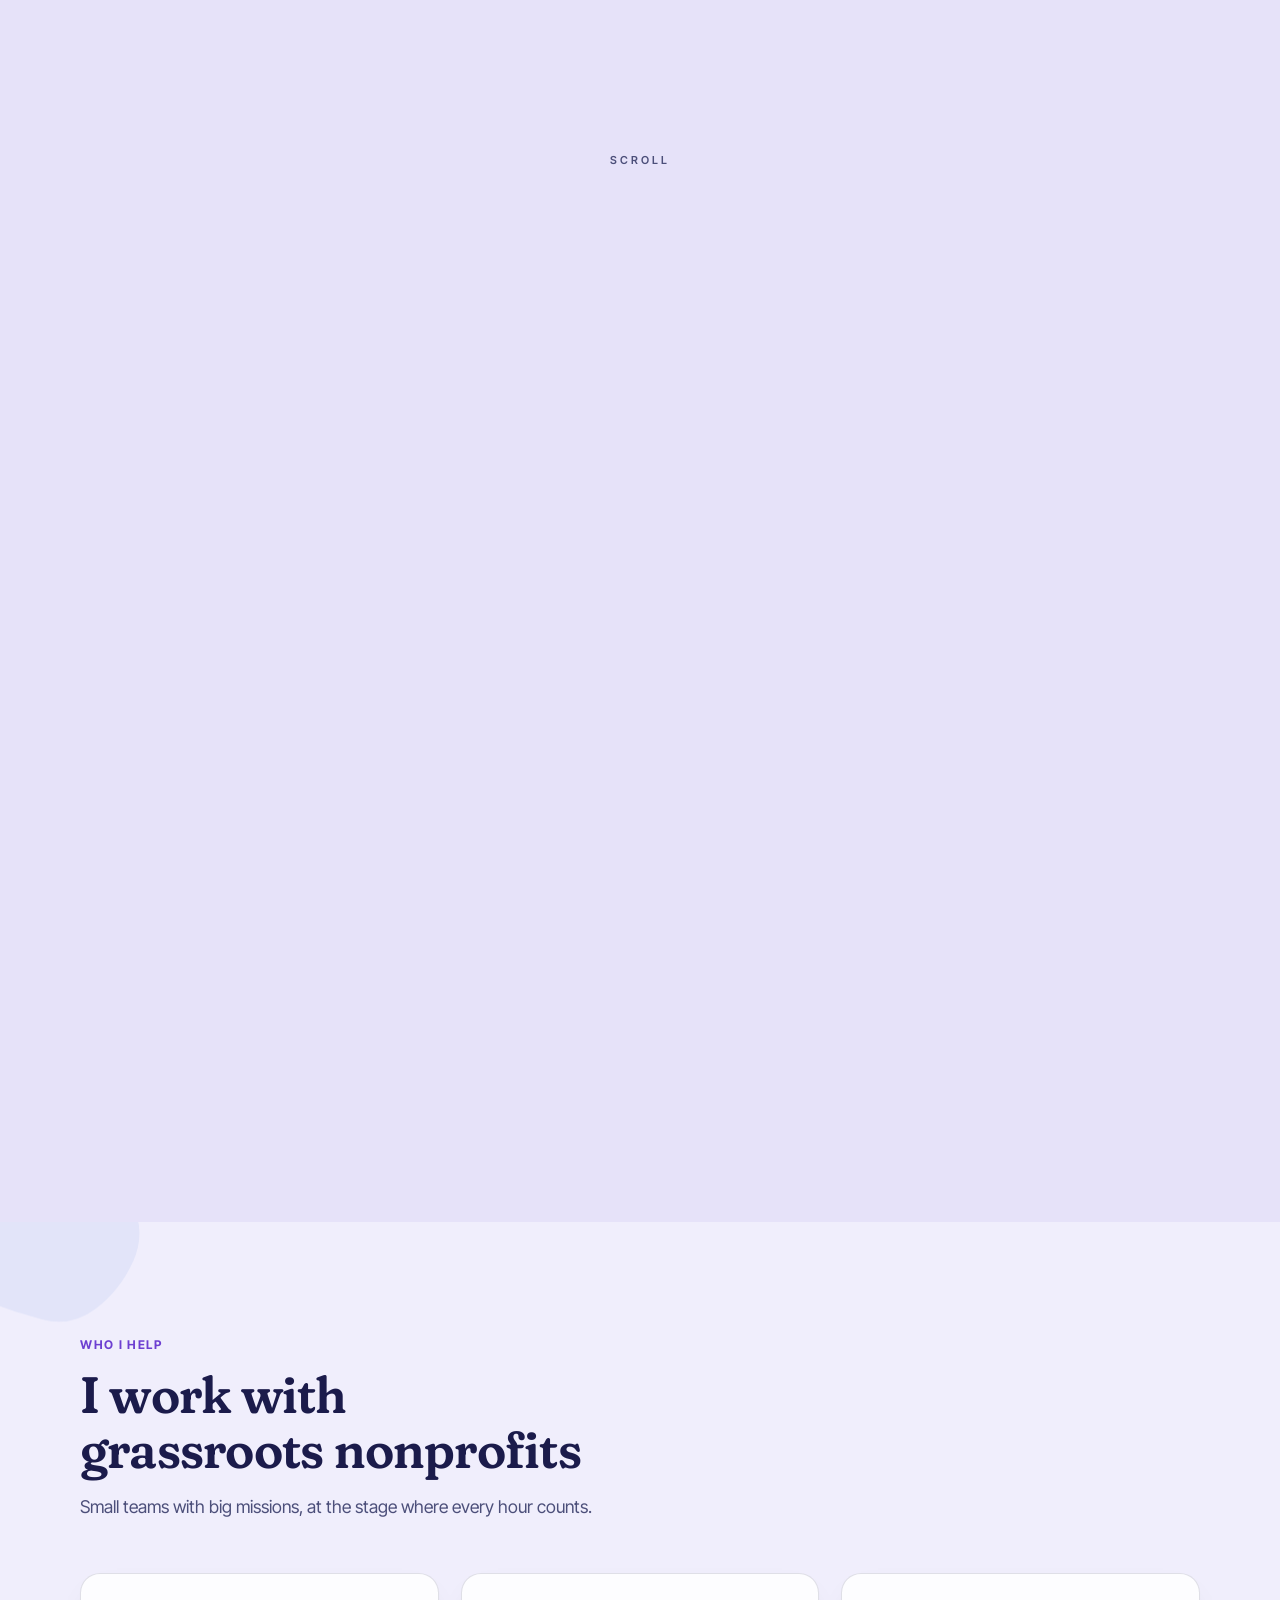
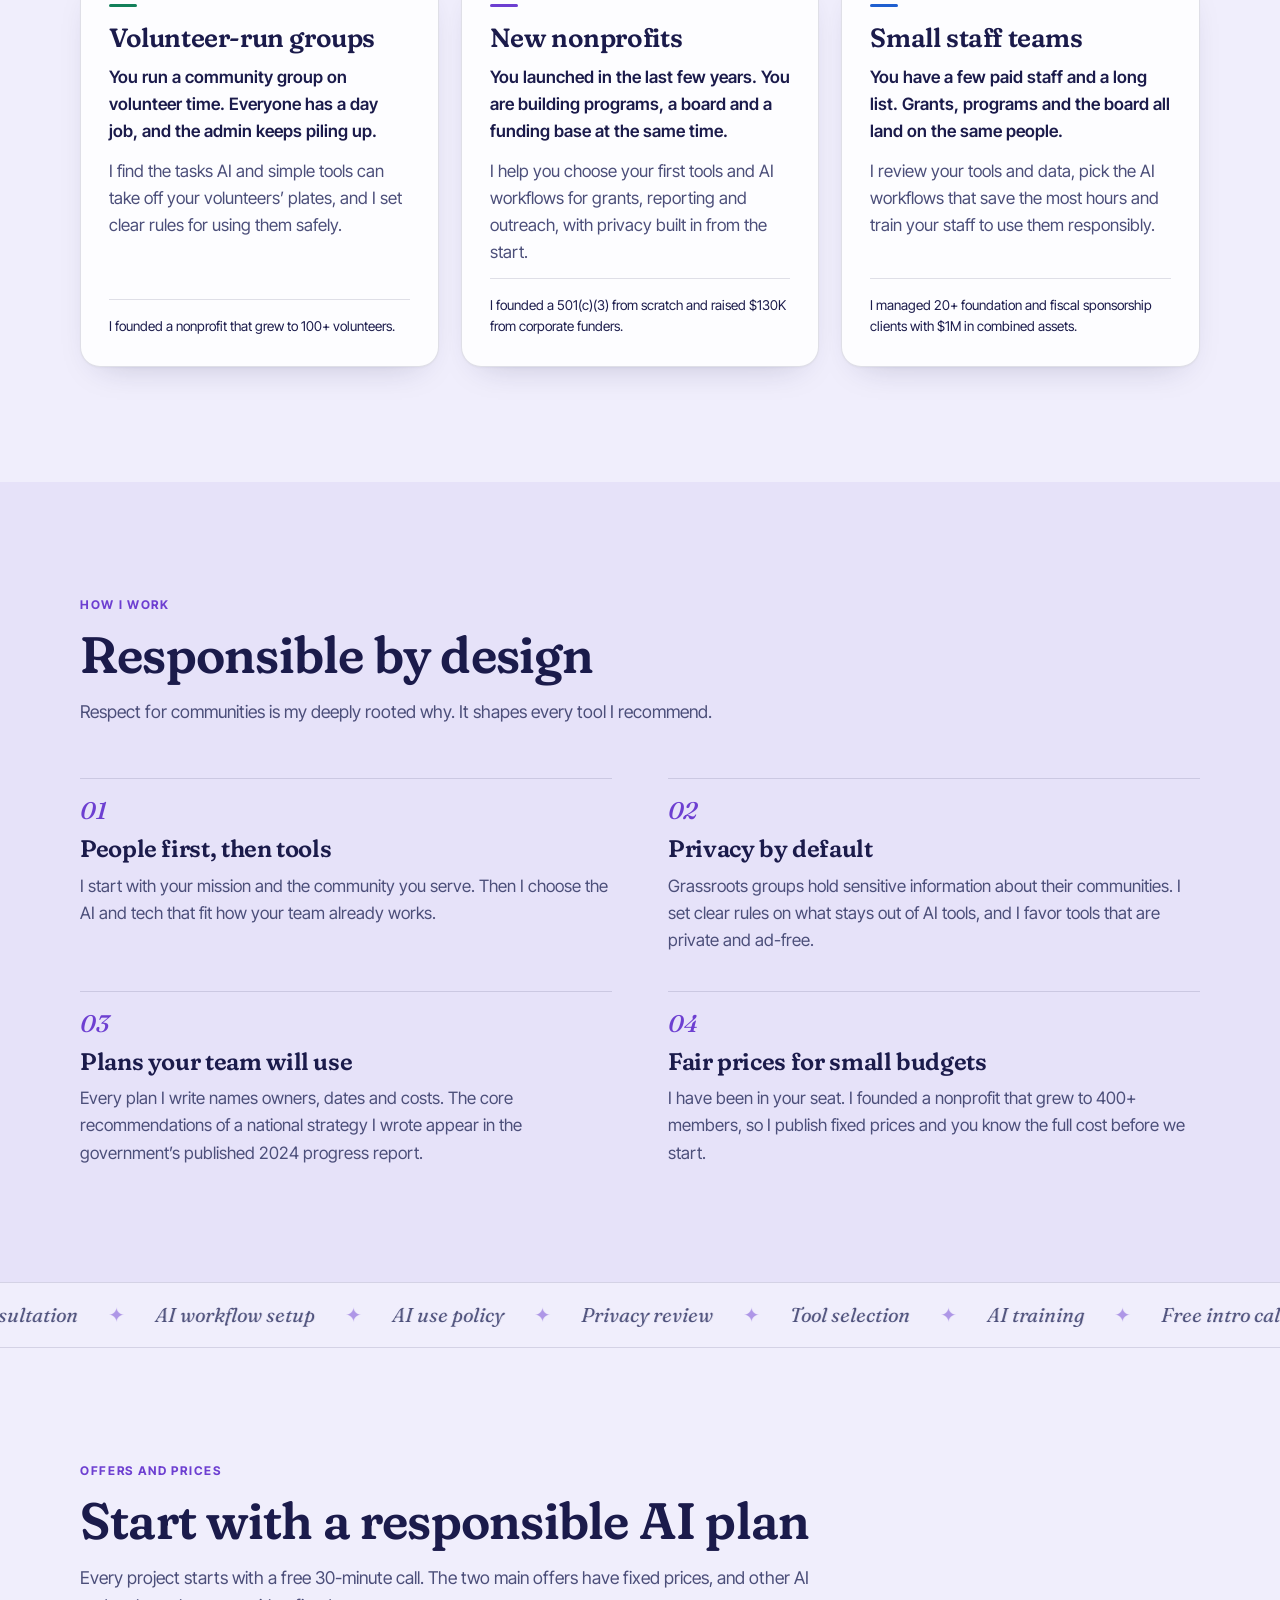
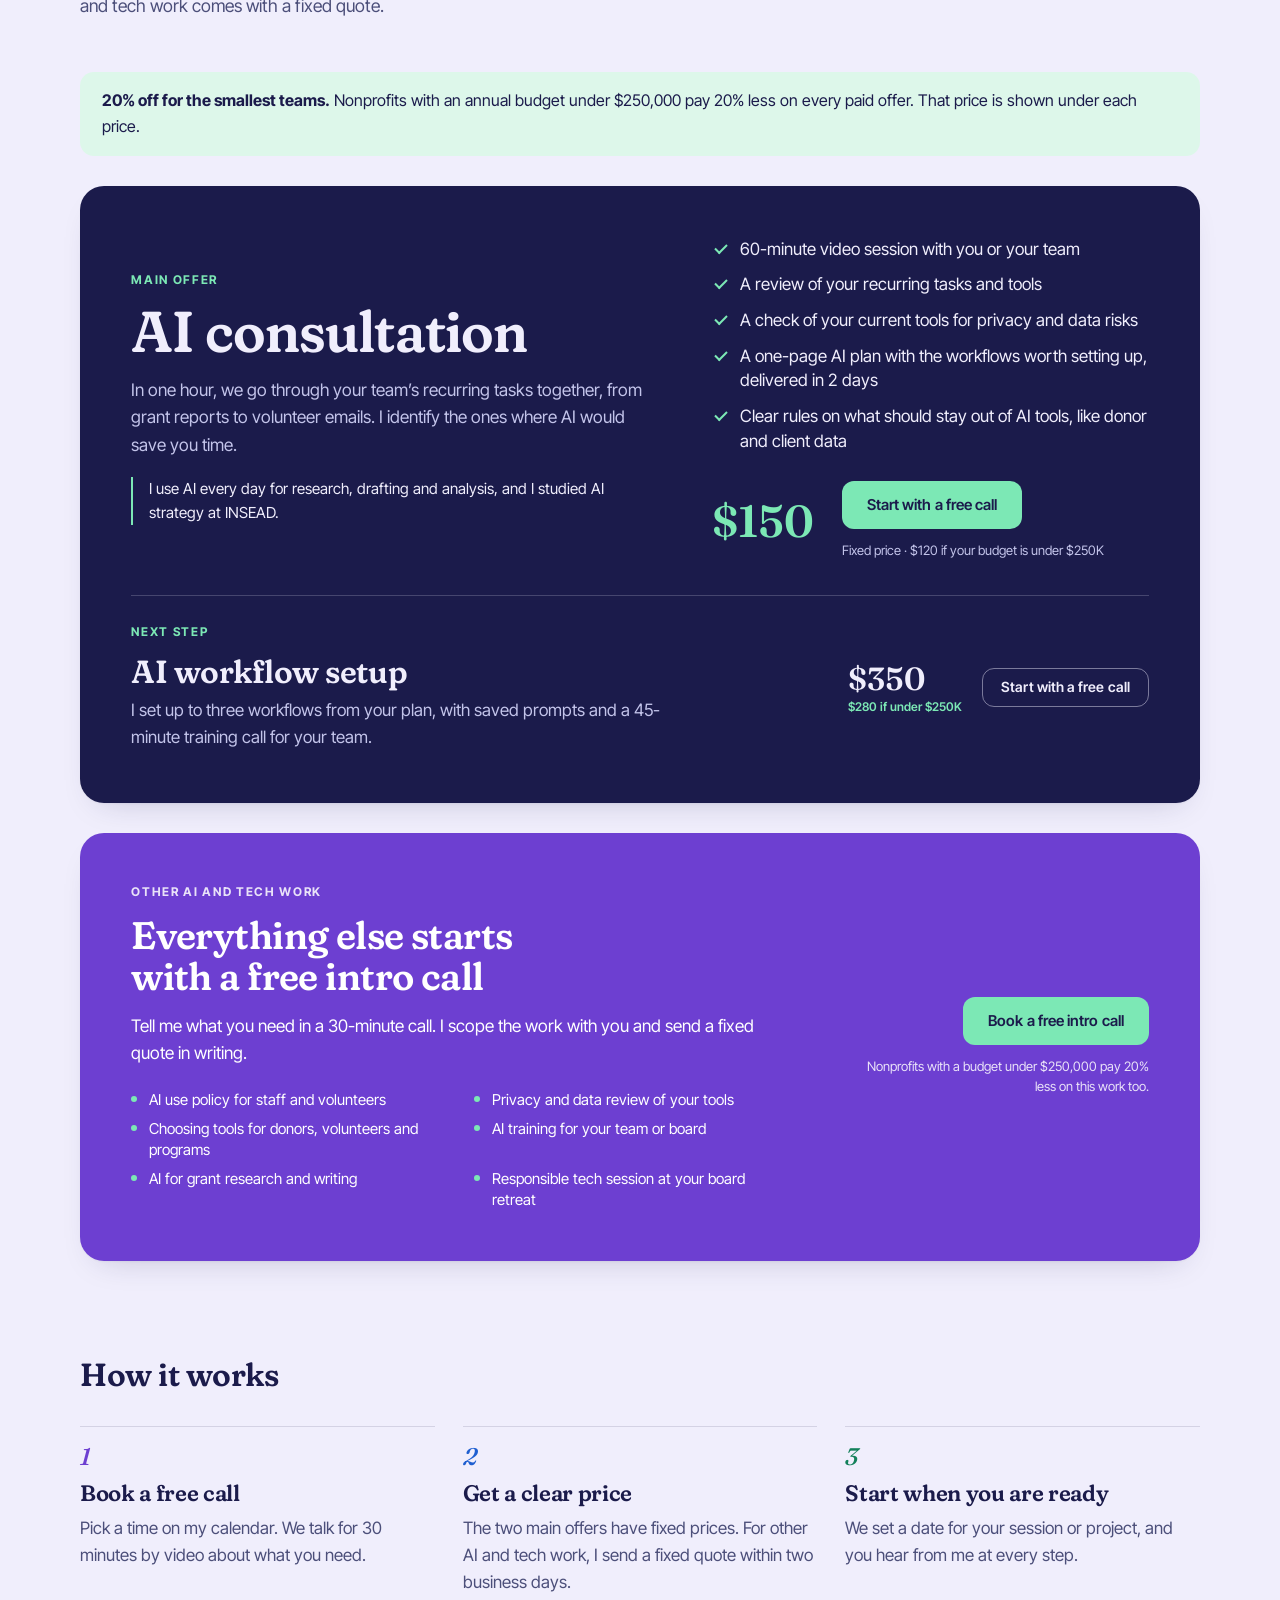
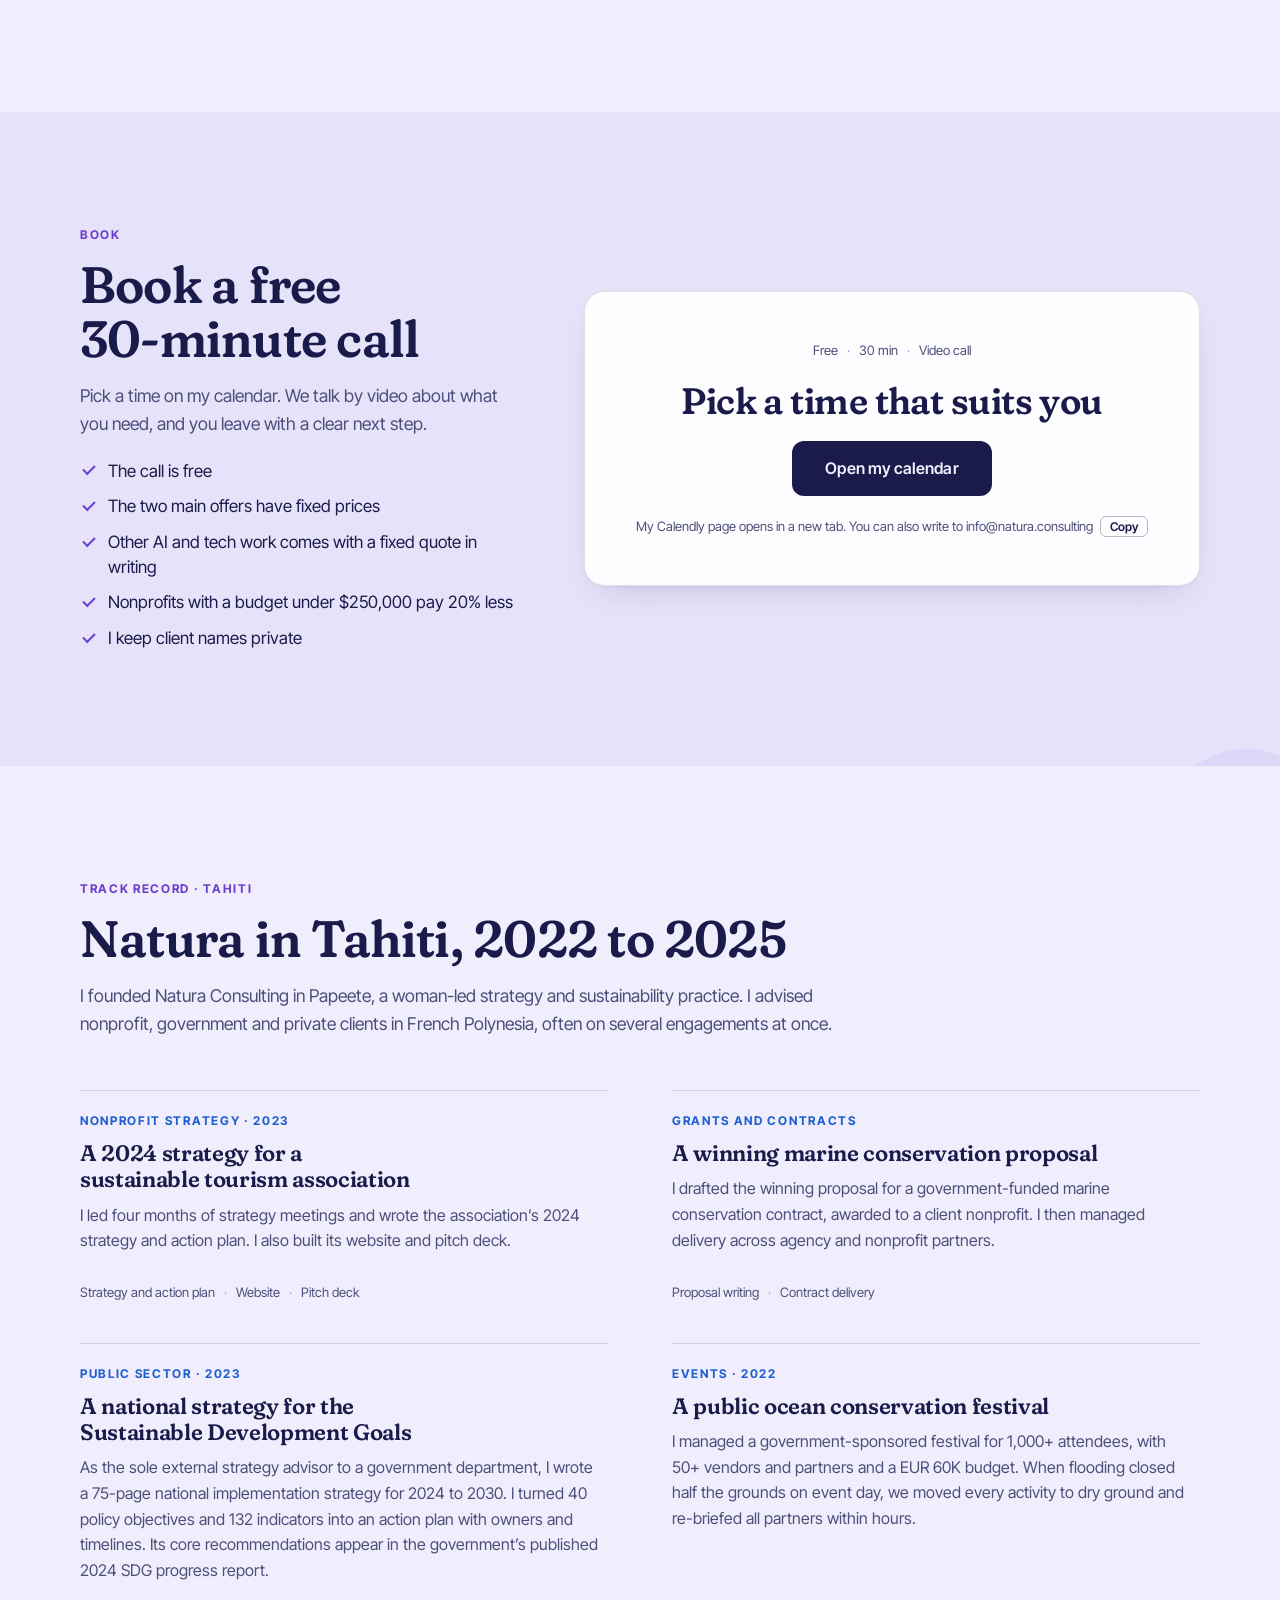
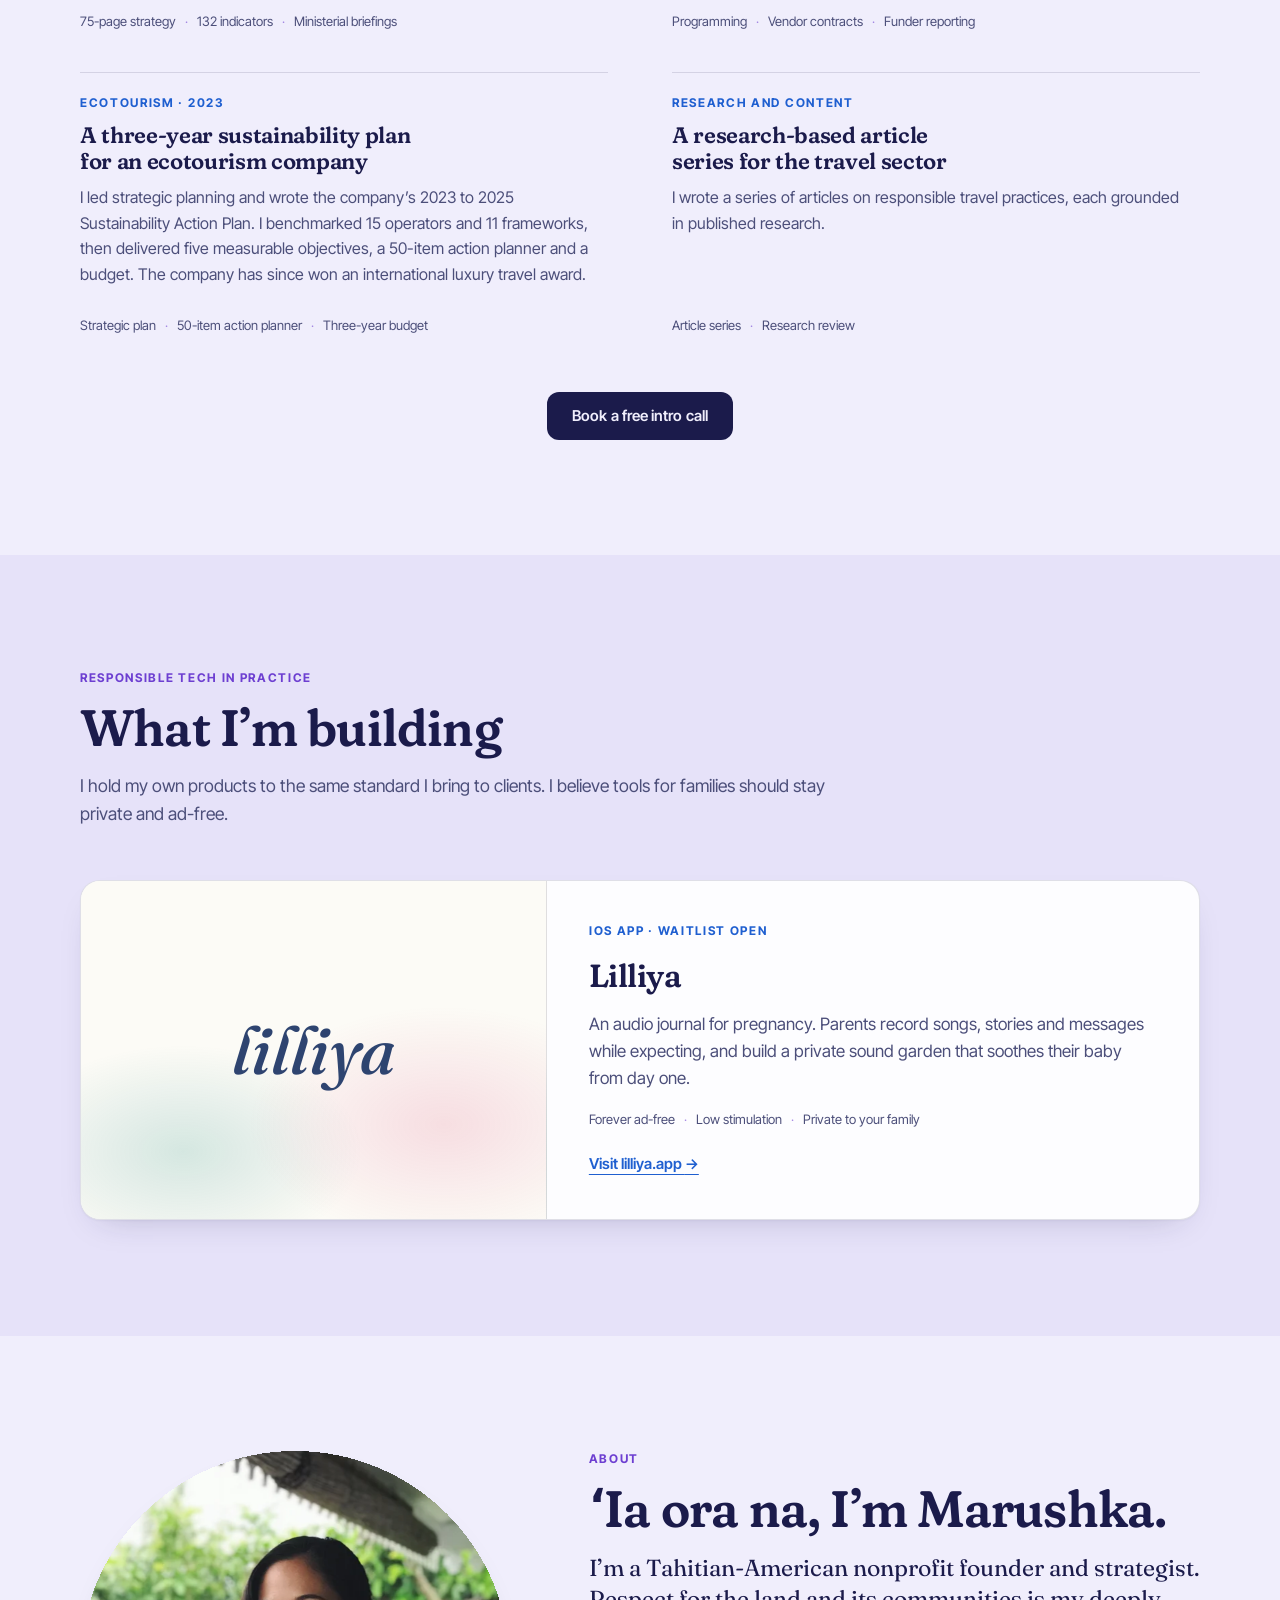
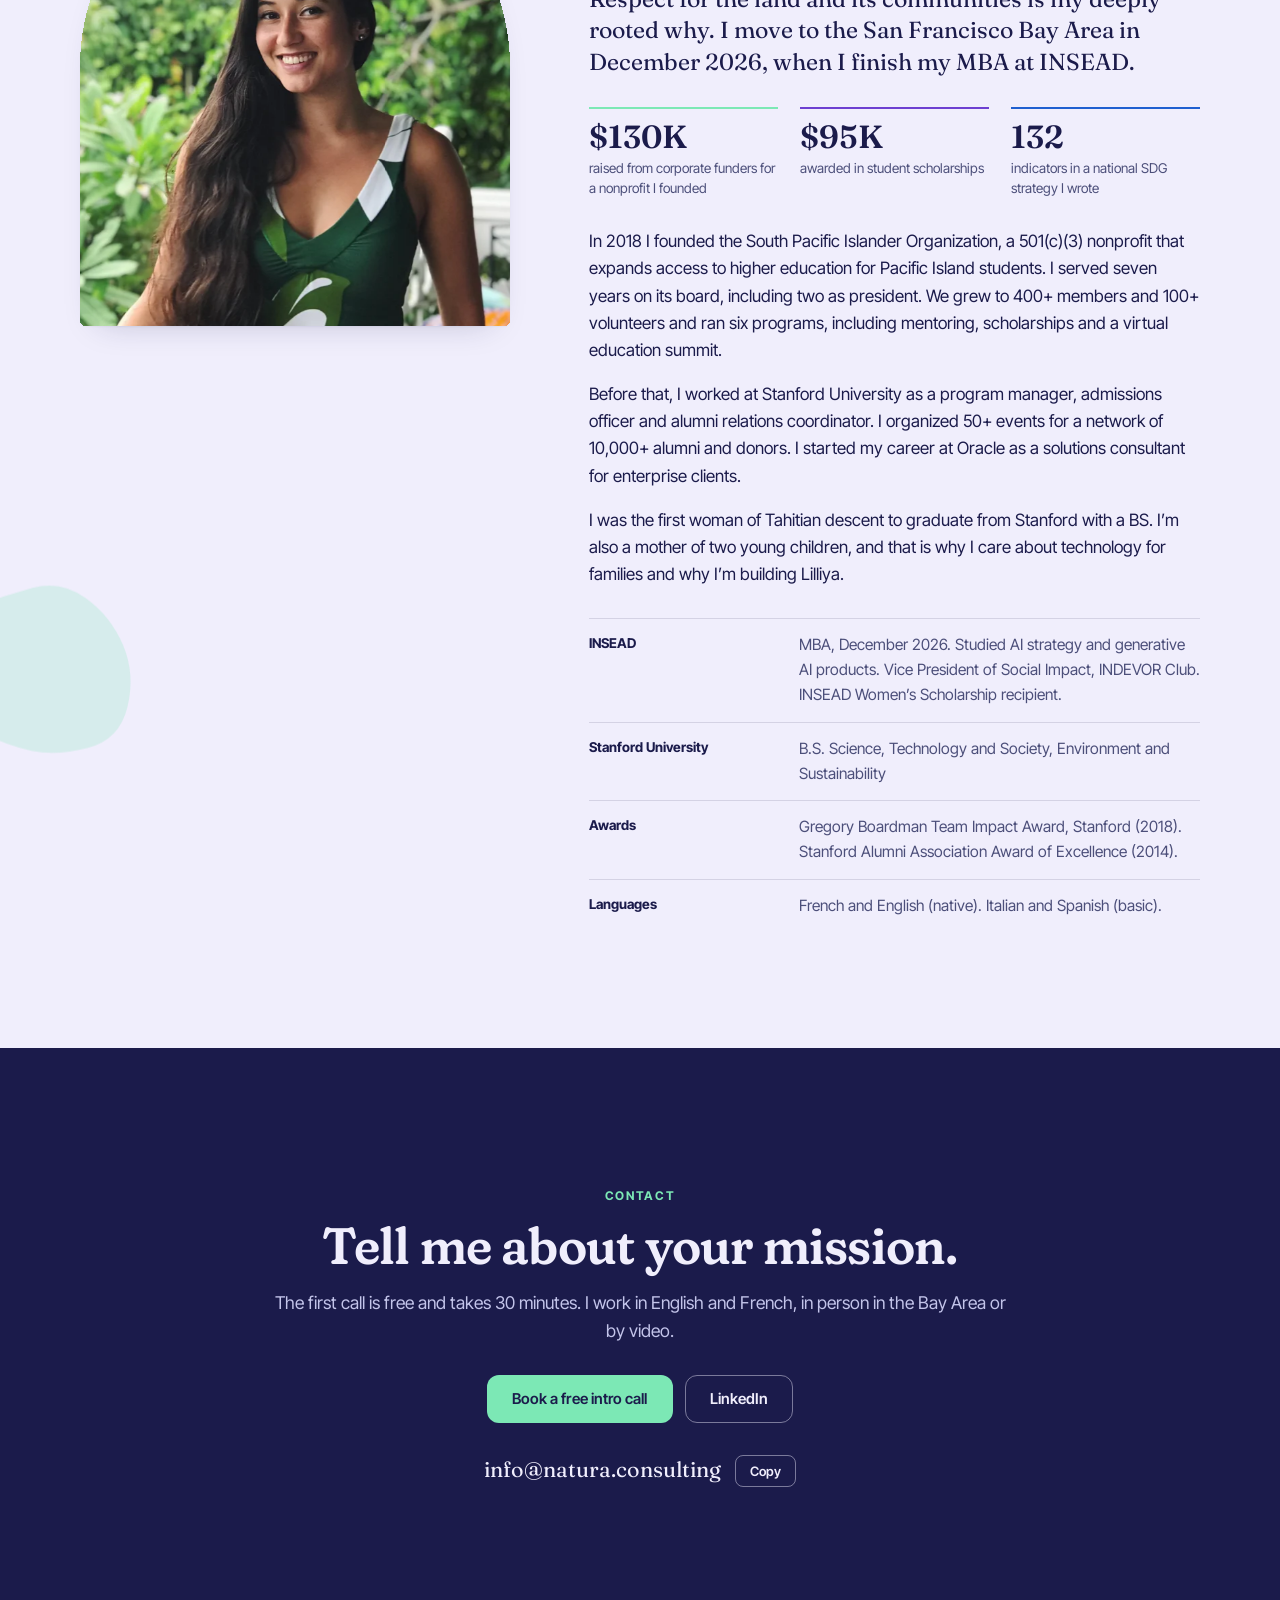
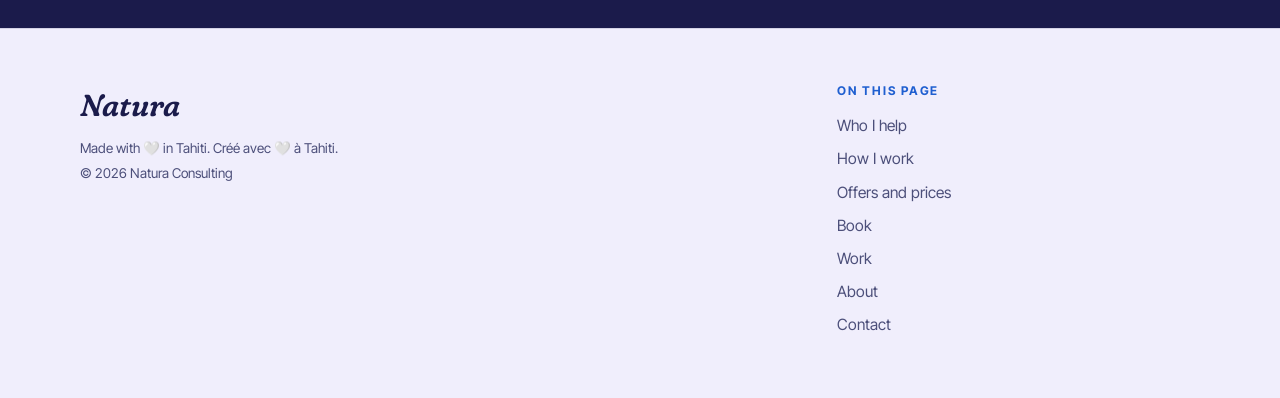
==== commit dd6f98e6: "Focus the site on responsible AI and tech for nonprofits Add a How I work section, a privacy check i" ====
--- a/index.html
+++ b/index.html
@@ -3,9 +3,9 @@
 <head>
 <meta charset="utf-8">
 <meta name="viewport" content="width=device-width, initial-scale=1, viewport-fit=cover">
-<title>Natura · AI Strategy for Grassroots Nonprofits</title>
-<meta name="description" content="Marushka Hirshon helps grassroots and early-stage nonprofits use AI to save time and protect the people they serve. AI consultations for $150, with 20% off for nonprofits under $250,000. San Francisco Bay Area.">
-<meta name="version" content="4.0">
+<title>Natura · Responsible AI and Tech for Nonprofits</title>
+<meta name="description" content="Marushka Hirshon helps grassroots and early-stage nonprofits choose and use AI and tech responsibly, to save time and protect the people they serve. AI consultations for $150, with 20% off for nonprofits under $250,000. San Francisco Bay Area.">
+<meta name="version" content="4.1">
 <link rel="canonical" href="https://natura.consulting/">
 <link rel="icon" href="assets/favicon.svg" type="image/svg+xml">
 <link rel="icon" href="assets/favicon-32.png" type="image/png" sizes="32x32">
@@ -14,12 +14,12 @@
 <meta property="og:type" content="website">
 <meta property="og:site_name" content="Natura Consulting">
 <meta property="og:url" content="https://natura.consulting/">
-<meta property="og:title" content="AI strategy for grassroots nonprofits">
-<meta property="og:description" content="Marushka Hirshon helps grassroots and early-stage nonprofits use AI to save time and protect the people they serve. AI consultations for $150, with 20% off for nonprofits under $250,000.">
-<meta property="og:image" content="https://natura.consulting/assets/og-nonprofits.jpg">
+<meta property="og:title" content="Responsible AI and tech for grassroots nonprofits">
+<meta property="og:description" content="Marushka Hirshon helps grassroots and early-stage nonprofits choose and use AI and tech responsibly, to save time and protect the people they serve. AI consultations for $150, with 20% off for nonprofits under $250,000.">
+<meta property="og:image" content="https://natura.consulting/assets/og-responsible.jpg">
 <meta property="og:image:width" content="1200">
 <meta property="og:image:height" content="630">
-<meta property="og:image:alt" content="Natura Consulting. AI strategy for grassroots nonprofits.">
+<meta property="og:image:alt" content="Natura Consulting. Responsible AI and tech for grassroots nonprofits.">
 <meta name="twitter:card" content="summary_large_image">
 <script type="application/ld+json">
 {
@@ -27,8 +27,8 @@
   "@type": "ProfessionalService",
   "name": "Natura Consulting",
   "url": "https://natura.consulting/",
-  "image": "https://natura.consulting/assets/og-nonprofits.jpg",
-  "description": "AI strategy, AI consultations and AI workflow setup for grassroots and early-stage nonprofits, at fixed prices.",
+  "image": "https://natura.consulting/assets/og-responsible.jpg",
+  "description": "Responsible AI and tech consulting for grassroots and early-stage nonprofits, at fixed prices.",
   "email": "info@natura.consulting",
   "areaServed": "San Francisco Bay Area",
   "priceRange": "$",
@@ -45,10 +45,11 @@
 
 <header class="site-head" id="top">
   <div class="wrap topbar">
-    <a class="brand" href="#top"><span class="brand-name">Natura</span><span class="brand-sub">AI strategy for nonprofits</span></a>
+    <a class="brand" href="#top"><span class="brand-name">Natura</span><span class="brand-sub">Responsible AI and tech for nonprofits</span></a>
     <nav class="topnav" aria-label="Page sections">
       <ul>
         <li><a href="#who">Who I help</a></li>
+        <li><a href="#why">How I work</a></li>
         <li><a href="#offers">Offers</a></li>
         <li><a href="#work">Work</a></li>
         <li><a href="#about">About</a></li>
@@ -66,8 +67,8 @@
   <section class="hero wrap" aria-labelledby="hero-title">
     <div class="hero-text">
       <p class="label">For grassroots and early-stage nonprofits</p>
-      <h1 id="hero-title" data-words>AI strategy for grassroots nonprofits.</h1>
-      <p class="lede">I’m Marushka Hirshon. I help small nonprofit teams find where AI saves them time, set it up and use it safely. I founded and ran a grassroots nonprofit myself, so my prices fit a small budget.</p>
+      <h1 id="hero-title" data-words>Responsible AI and tech for grassroots nonprofits.</h1>
+      <p class="lede">I’m Marushka Hirshon. I help small nonprofit teams choose and set up AI and tech tools that save them time, respect their communities and keep people’s data private. I founded and ran a grassroots nonprofit myself, so my prices fit a small budget.</p>
       <div class="actions">
         <a class="btn btn-solid" href="https://calendly.com/natura-info/30min" target="_blank" rel="noopener">Book a free 30-minute call</a>
         <a class="btn btn-line" href="#offers">See offers and prices</a>
@@ -95,8 +96,8 @@
     <div class="stage">
       <canvas class="waves" data-waves="light" aria-hidden="true"></canvas>
       <p class="line" data-words>Grassroots nonprofits carry some of the most important work.</p>
-      <p class="line" data-words>They deserve good AI strategy too.</p>
-      <p class="line" data-words>I built Natura to offer it at a price they can afford.</p>
+      <p class="line" data-words>Their tools should respect the people they serve.</p>
+      <p class="line" data-words>I built Natura to help them choose well, at a price they can afford.</p>
       <svg class="tide-draw" viewBox="0 0 600 40" preserveAspectRatio="none" aria-hidden="true"><path d="M0 22C100 6 200 6 300 22S500 38 600 22"/></svg>
       <p class="scroll-cue" aria-hidden="true">Scroll</p>
     </div>
@@ -114,19 +115,19 @@
         <article class="lane" data-reveal>
           <h3>Volunteer-run groups</h3>
           <p class="lane-you">You run a community group on volunteer time. Everyone has a day job, and the admin keeps piling up.</p>
-          <p>I find the tasks AI can take off your volunteers’ plates and set up simple tools with a short training.</p>
+          <p>I find the tasks AI and simple tools can take off your volunteers’ plates, and I set clear rules for using them safely.</p>
           <p class="lane-proof">I founded a nonprofit that grew to 100+ volunteers.</p>
         </article>
         <article class="lane" data-reveal>
           <h3>New nonprofits</h3>
           <p class="lane-you">You launched in the last few years. You are building programs, a board and a funding base at the same time.</p>
-          <p>I help you set up AI workflows for grant research, reporting and outreach from the start, with clear rules for your team.</p>
+          <p>I help you choose your first tools and AI workflows for grants, reporting and outreach, with privacy built in from the start.</p>
           <p class="lane-proof">I founded a 501(c)(3) from scratch and raised $130K from corporate funders.</p>
         </article>
         <article class="lane" data-reveal>
           <h3>Small staff teams</h3>
           <p class="lane-you">You have a few paid staff and a long list. Grants, programs and the board all land on the same people.</p>
-          <p>I review how your team works, pick the workflows that save the most hours and train your staff to use them safely.</p>
+          <p>I review your tools and data, pick the AI workflows that save the most hours and train your staff to use them responsibly.</p>
           <p class="lane-proof">I managed 20+ foundation and fiscal sponsorship clients with $1M in combined assets.</p>
         </article>
       </div>
@@ -136,42 +137,43 @@
   <section class="sec sec-deep" id="why" aria-labelledby="why-title">
     <div class="wrap">
       <div class="sec-head" data-reveal>
-        <p class="label">Why me</p>
-        <h2 id="why-title">What you get with me</h2>
+        <p class="label">How I work</p>
+        <h2 id="why-title">Responsible by design</h2>
+        <p class="sub">Respect for communities is my deeply rooted why. It shapes every tool I recommend.</p>
       </div>
       <ol class="why">
         <li data-reveal>
           <span class="num">01</span>
-          <h3>I have been in your seat</h3>
-          <p>I founded a nonprofit that grew to 400+ members and 100+ volunteers. I owned its budget, its filings and its fundraising.</p>
+          <h3>People first, then tools</h3>
+          <p>I start with your mission and the community you serve. Then I choose the AI and tech that fit how your team already works.</p>
         </li>
         <li data-reveal>
           <span class="num">02</span>
-          <h3>Fair prices for small budgets</h3>
-          <p>You work with me directly on every project. I publish fixed prices, so you know the full cost before we start.</p>
+          <h3>Privacy by default</h3>
+          <p>Grassroots groups hold sensitive information about their communities. I set clear rules on what stays out of AI tools, and I favor tools that are private and ad-free.</p>
         </li>
         <li data-reveal>
           <span class="num">03</span>
-          <h3>My plans get used</h3>
-          <p>The core recommendations of a national strategy I wrote appear in the government’s published 2024 progress report. Every AI plan I write names owners, dates and costs.</p>
+          <h3>Plans your team will use</h3>
+          <p>Every plan I write names owners, dates and costs. The core recommendations of a national strategy I wrote appear in the government’s published 2024 progress report.</p>
         </li>
         <li data-reveal>
           <span class="num">04</span>
-          <h3>I protect the people you serve</h3>
-          <p>Grassroots groups hold sensitive information about their communities. I set clear rules on what stays out of AI tools and choose tools with privacy in mind.</p>
+          <h3>Fair prices for small budgets</h3>
+          <p>I have been in your seat. I founded a nonprofit that grew to 400+ members, so I publish fixed prices and you know the full cost before we start.</p>
         </li>
       </ol>
     </div>
   </section>
 
-  <div class="marquee-wrap" aria-hidden="true"><div class="marquee"><div class="marquee-track"><span>AI consultation</span><i>✦</i><span>AI workflow setup</span><i>✦</i><span>AI use policy</span><i>✦</i><span>AI training</span><i>✦</i><span>Grant research with AI</span><i>✦</i><span>Privacy review</span><i>✦</i><span>Free intro call</span><i>✦</i></div></div></div>
+  <div class="marquee-wrap" aria-hidden="true"><div class="marquee"><div class="marquee-track"><span>AI consultation</span><i>✦</i><span>AI workflow setup</span><i>✦</i><span>AI use policy</span><i>✦</i><span>Privacy review</span><i>✦</i><span>Tool selection</span><i>✦</i><span>AI training</span><i>✦</i><span>Free intro call</span><i>✦</i></div></div></div>
 
   <section class="sec" id="offers" aria-labelledby="offers-title">
     <div class="wrap">
       <div class="sec-head" data-reveal>
         <p class="label">Offers and prices</p>
-        <h2 id="offers-title">Start with AI</h2>
-        <p class="sub">Every project starts with a free 30-minute call. The two main offers have fixed prices, and other AI work comes with a fixed quote.</p>
+        <h2 id="offers-title">Start with a responsible AI plan</h2>
+        <p class="sub">Every project starts with a free 30-minute call. The two main offers have fixed prices, and other AI and tech work comes with a fixed quote.</p>
       </div>
 
       <p class="community" data-reveal><b>20% off for the smallest teams.</b> Nonprofits with an annual budget under $250,000 pay 20% less on every paid offer. That price is shown under each price.</p>
@@ -189,6 +191,7 @@
             <ul class="ticks">
               <li>60-minute video session with you or your team</li>
               <li>A review of your recurring tasks and tools</li>
+              <li>A check of your current tools for privacy and data risks</li>
               <li>A one-page AI plan with the workflows worth setting up, delivered in 2 days</li>
               <li>Clear rules on what should stay out of AI tools, like donor and client data</li>
             </ul>
@@ -217,16 +220,16 @@
       <article class="feature feature-wide feature-band" data-reveal>
         <div class="feature-cols">
           <div>
-            <p class="label">Other AI work</p>
+            <p class="label">Other AI and tech work</p>
             <h3>Everything else starts with a free intro call</h3>
             <p>Tell me what you need in a 30-minute call. I scope the work with you and send a fixed quote in writing.</p>
-            <ul class="also" aria-label="Other AI work I offer">
+            <ul class="also" aria-label="Other AI and tech work I offer">
               <li>AI use policy for staff and volunteers</li>
+              <li>Privacy and data review of your tools</li>
+              <li>Choosing tools for donors, volunteers and programs</li>
               <li>AI training for your team or board</li>
               <li>AI for grant research and writing</li>
-              <li>AI for donor and volunteer communications</li>
-              <li>Privacy review of your AI tools</li>
-              <li>AI session at your board retreat</li>
+              <li>Responsible tech session at your board retreat</li>
             </ul>
           </div>
           <div class="feature-side">
@@ -240,7 +243,7 @@
         <h3 class="how-title" data-reveal>How it works</h3>
         <ol class="steps">
           <li data-reveal><span class="num">1</span><h4>Book a free call</h4><p>Pick a time on my calendar. We talk for 30 minutes by video about what you need.</p></li>
-          <li data-reveal><span class="num">2</span><h4>Get a clear price</h4><p>The two main offers have fixed prices. For other AI work, I send a fixed quote within two business days.</p></li>
+          <li data-reveal><span class="num">2</span><h4>Get a clear price</h4><p>The two main offers have fixed prices. For other AI and tech work, I send a fixed quote within two business days.</p></li>
           <li data-reveal><span class="num">3</span><h4>Start when you are ready</h4><p>We set a date for your session or project, and you hear from me at every step.</p></li>
         </ol>
       </div>
@@ -257,7 +260,7 @@
         <ul class="ticks ticks-ink">
           <li>The call is free</li>
           <li>The two main offers have fixed prices</li>
-          <li>Other AI work comes with a fixed quote in writing</li>
+          <li>Other AI and tech work comes with a fixed quote in writing</li>
           <li>Nonprofits with a budget under $250,000 pay 20% less</li>
           <li>I keep client names private</li>
         </ul>
@@ -323,9 +326,9 @@
   <section class="sec sec-deep" id="studio" aria-labelledby="studio-title">
     <div class="wrap studio">
       <div class="sec-head" data-reveal>
-        <p class="label">Studio</p>
-        <h2 id="studio-title">Things I’m building</h2>
-        <p class="sub">Alongside client work, I build my own products. I start each one by asking whether it respects the people who will use it.</p>
+        <p class="label">Responsible tech in practice</p>
+        <h2 id="studio-title">What I’m building</h2>
+        <p class="sub">I hold my own products to the same standard I bring to clients. I believe tools for families should stay private and ad-free.</p>
       </div>
       <article class="project" data-reveal>
         <div class="project-mark" aria-hidden="true"><span>lilliya</span></div>
@@ -347,8 +350,8 @@
       <div class="about-body">
         <div data-reveal>
           <p class="label">About</p>
-          <h2 id="about-title">Hi, I’m Marushka.</h2>
-          <p class="lead">I’m a nonprofit founder and strategist from Tahiti, and I help grassroots nonprofits use AI well. I move to the San Francisco Bay Area in December 2026, when I finish my MBA at INSEAD.</p>
+          <h2 id="about-title">ʻIa ora na, I’m Marushka.</h2>
+          <p class="lead">I’m a Tahitian-American nonprofit founder and strategist. Respect for the land and its communities is my deeply rooted why. I move to the San Francisco Bay Area in December 2026, when I finish my MBA at INSEAD.</p>
         </div>
         <div class="stats" data-reveal>
           <div class="stat"><b>$130K</b><span>raised from corporate funders for a nonprofit I founded</span></div>
@@ -361,7 +364,7 @@
           <p>I was the first woman of Tahitian descent to graduate from Stanford with a BS. I’m also a mother of two young children, and that is why I care about technology for families and why I’m building Lilliya.</p>
         </div>
         <ul class="creds" data-reveal>
-          <li><b>INSEAD</b><span>MBA, December 2026. Vice President of Social Impact, INDEVOR Club. INSEAD Women’s Scholarship recipient.</span></li>
+          <li><b>INSEAD</b><span>MBA, December 2026. Studied AI strategy and generative AI products. Vice President of Social Impact, INDEVOR Club. INSEAD Women’s Scholarship recipient.</span></li>
           <li><b>Stanford University</b><span>B.S. Science, Technology and Society, Environment and Sustainability</span></li>
           <li><b>Awards</b><span>Gregory Boardman Team Impact Award, Stanford (2018). Stanford Alumni Association Award of Excellence (2014).</span></li>
           <li><b>Languages</b><span>French and English (native). Italian and Spanish (basic).</span></li>
@@ -399,7 +402,7 @@
     </div>
     <div class="foot-col">
       <h3>On this page</h3>
-      <ul><li><a href="#who">Who I help</a></li><li><a href="#offers">Offers and prices</a></li><li><a href="#book">Book</a></li><li><a href="#work">Work</a></li><li><a href="#about">About</a></li><li><a href="#contact">Contact</a></li></ul>
+      <ul><li><a href="#who">Who I help</a></li><li><a href="#why">How I work</a></li><li><a href="#offers">Offers and prices</a></li><li><a href="#book">Book</a></li><li><a href="#work">Work</a></li><li><a href="#about">About</a></li><li><a href="#contact">Contact</a></li></ul>
     </div>
   </div>
 </footer>
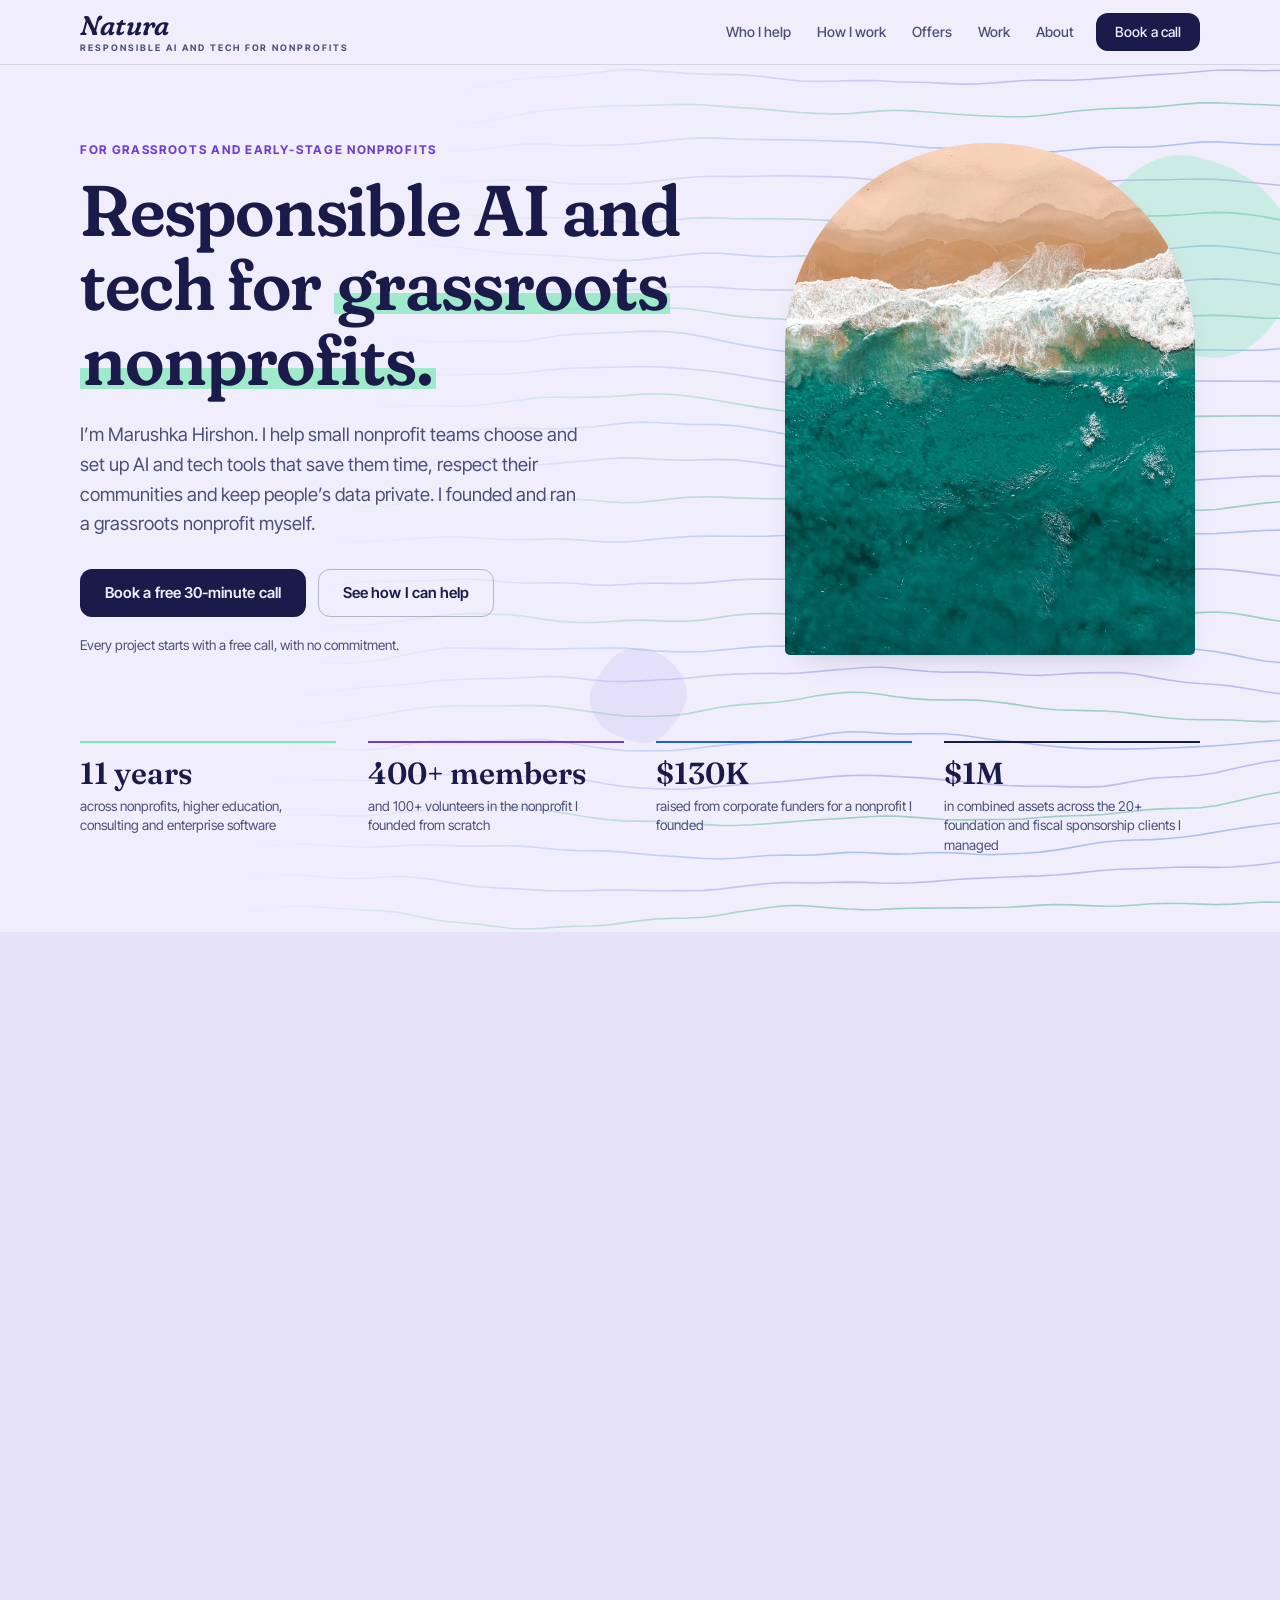
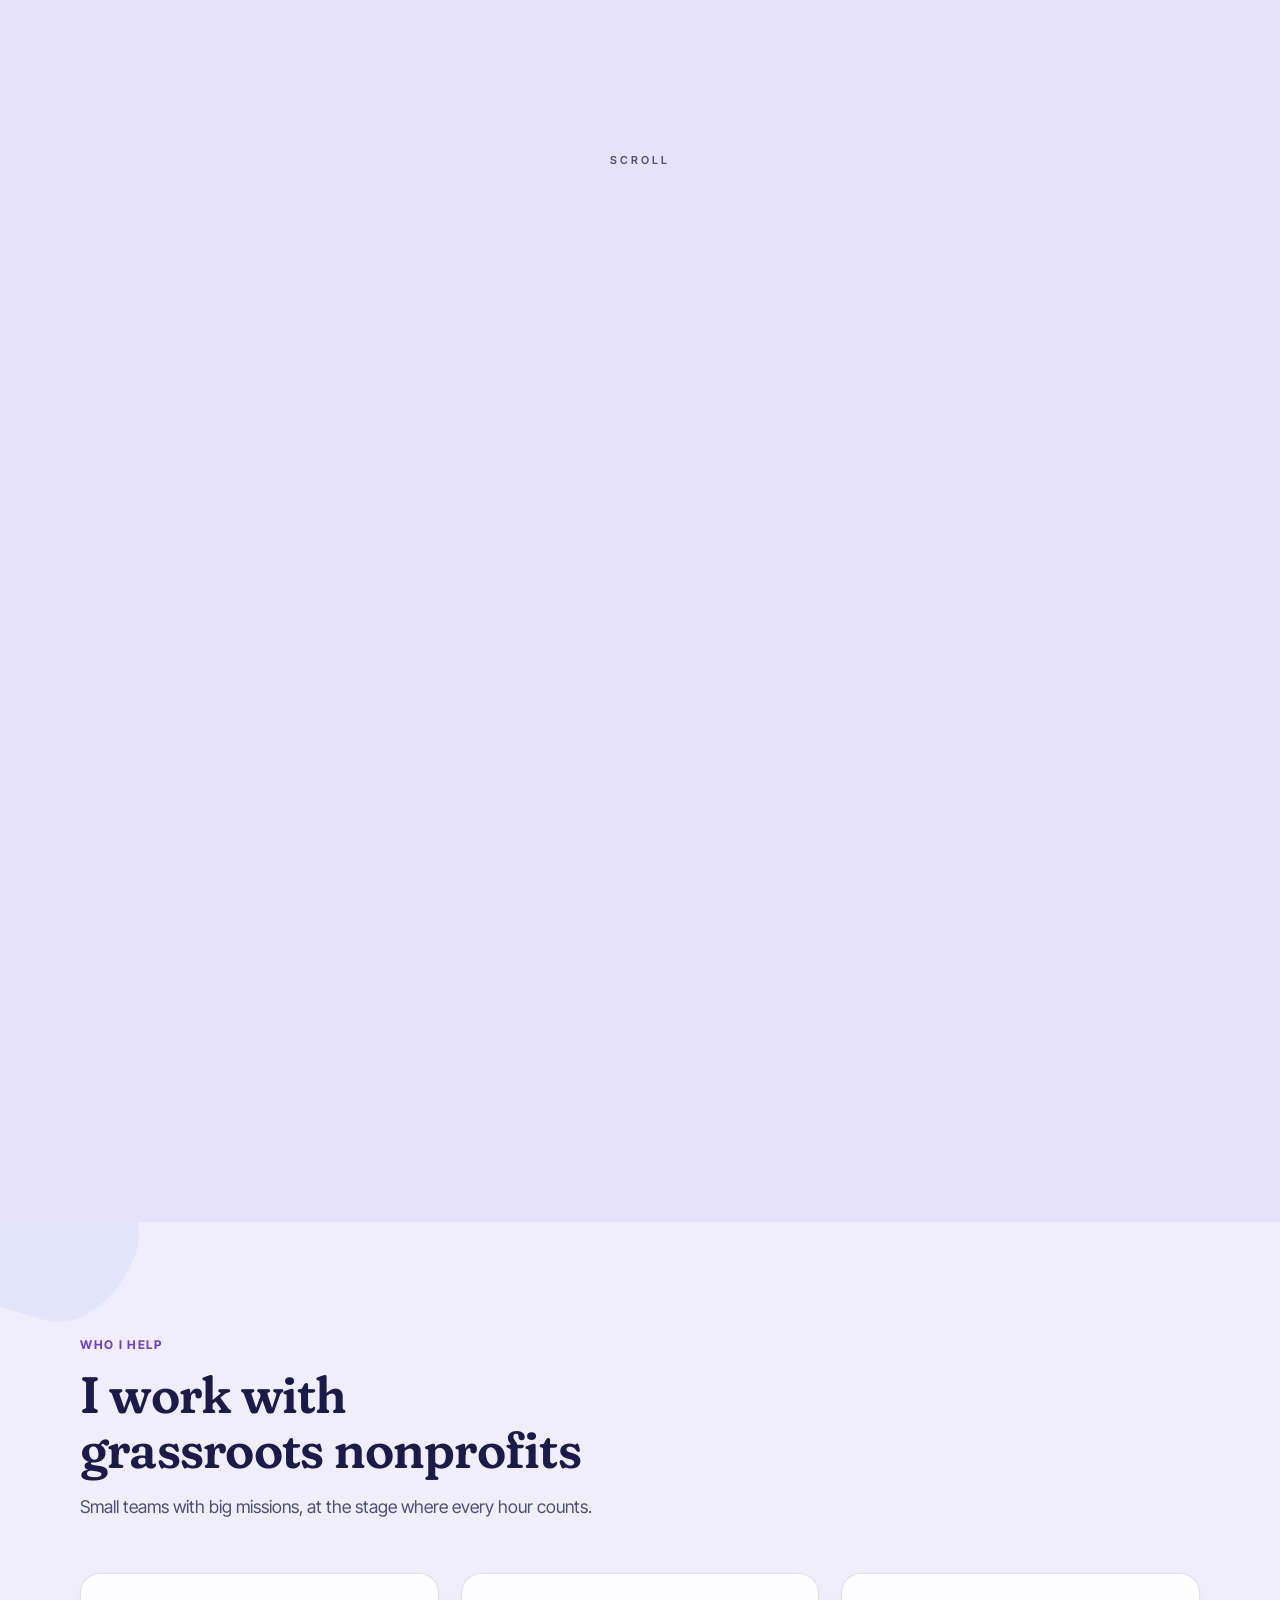
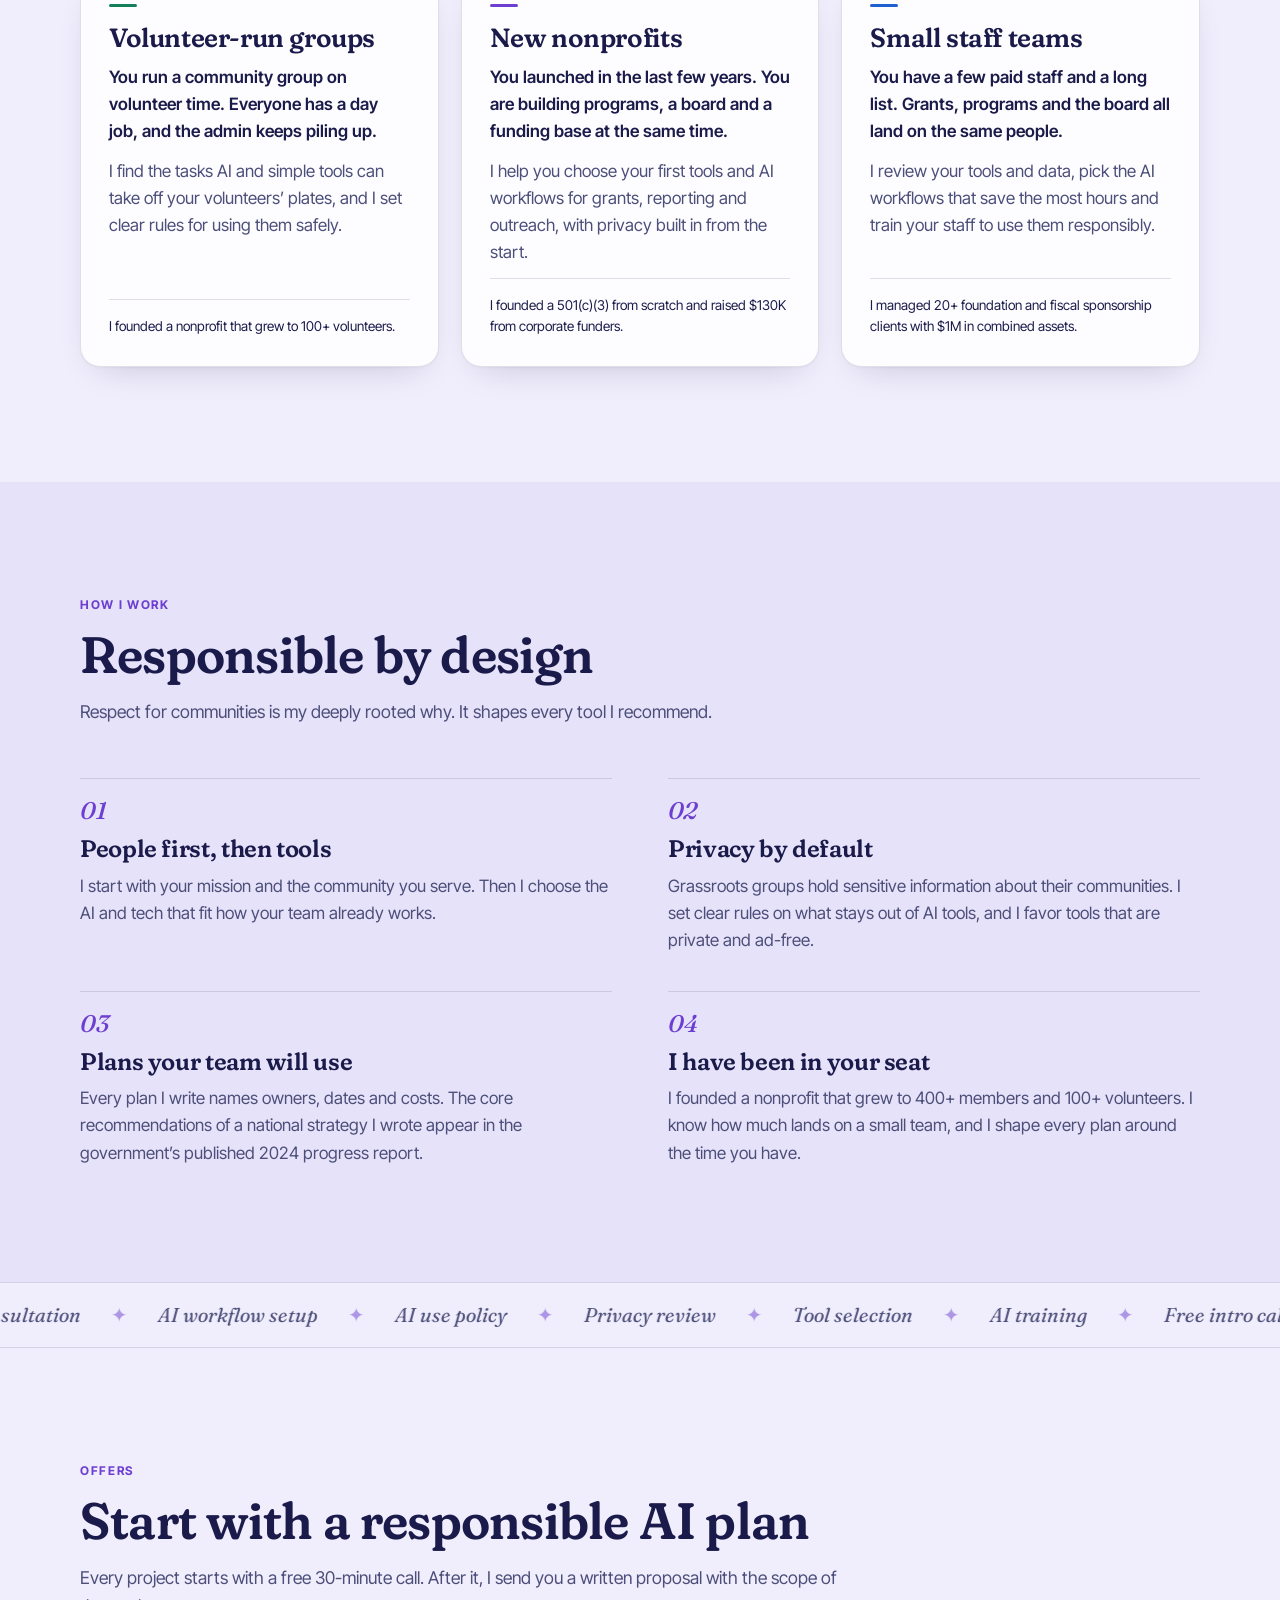
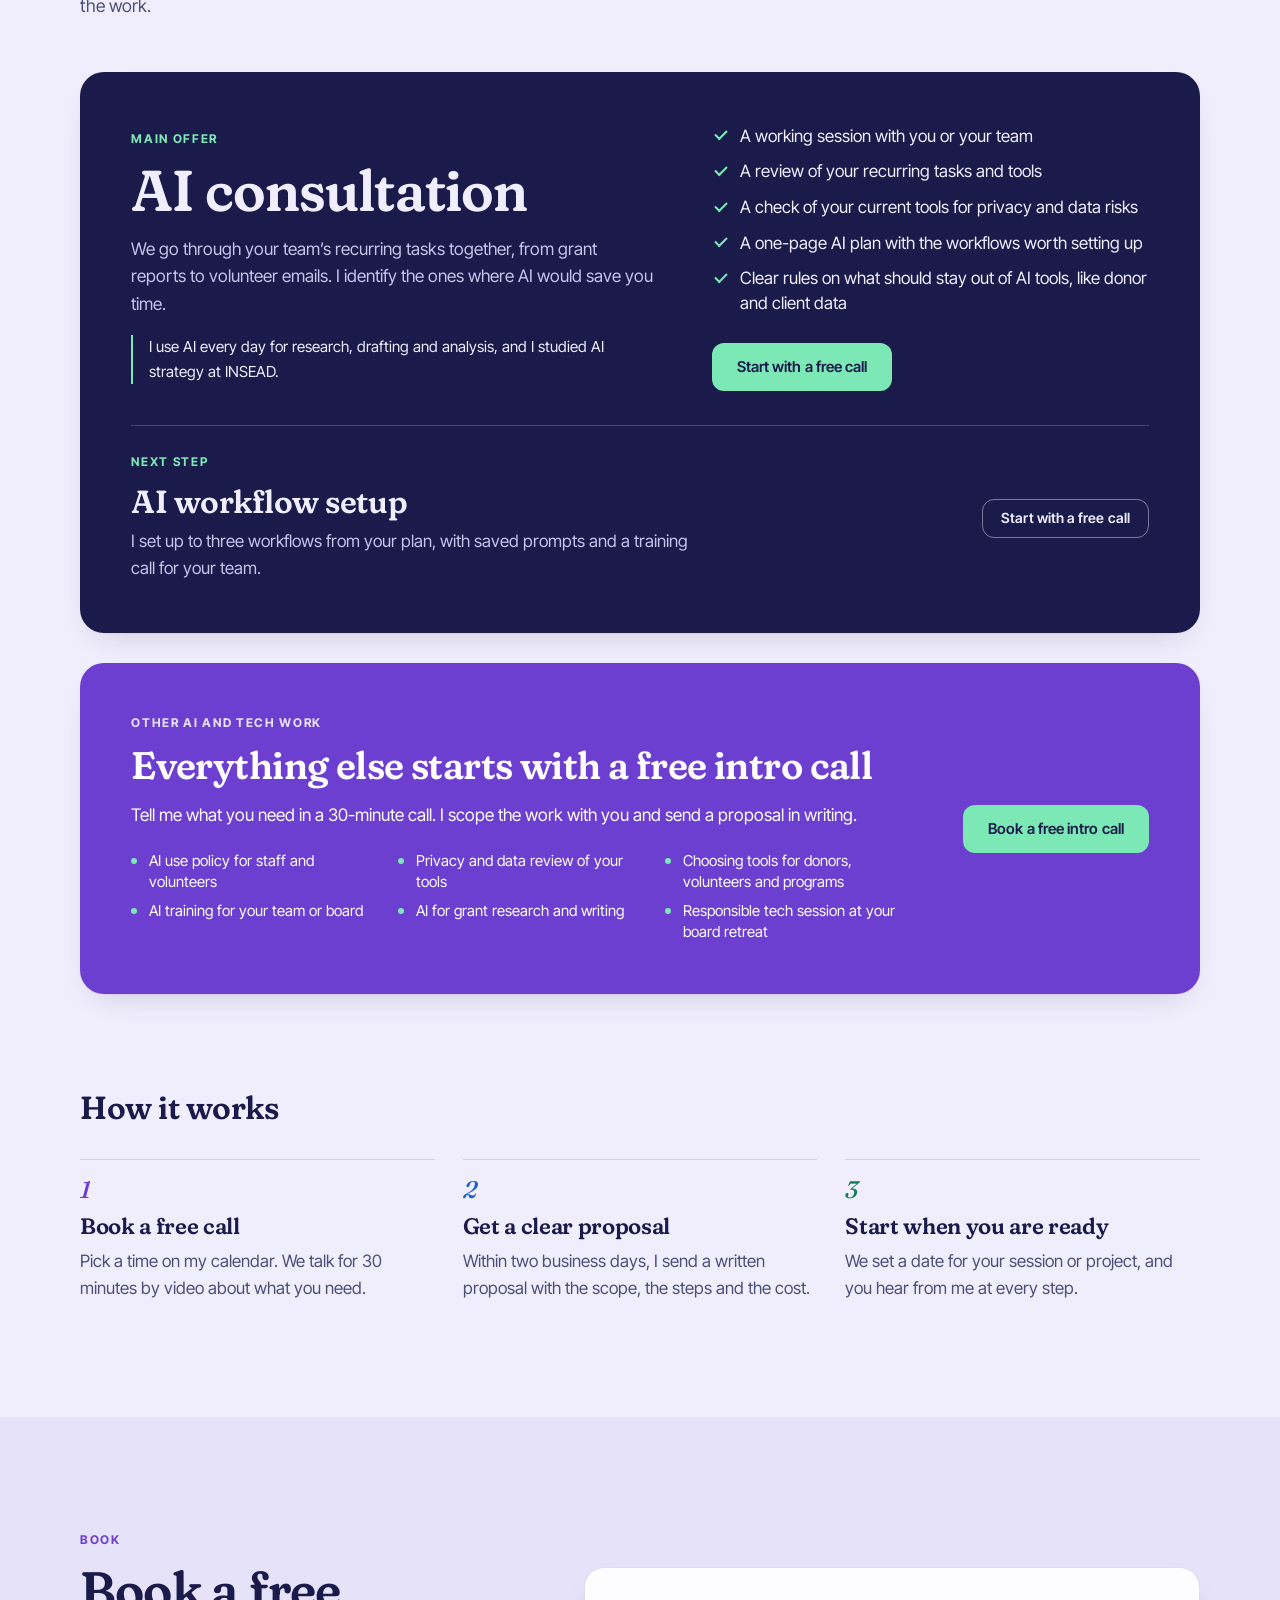
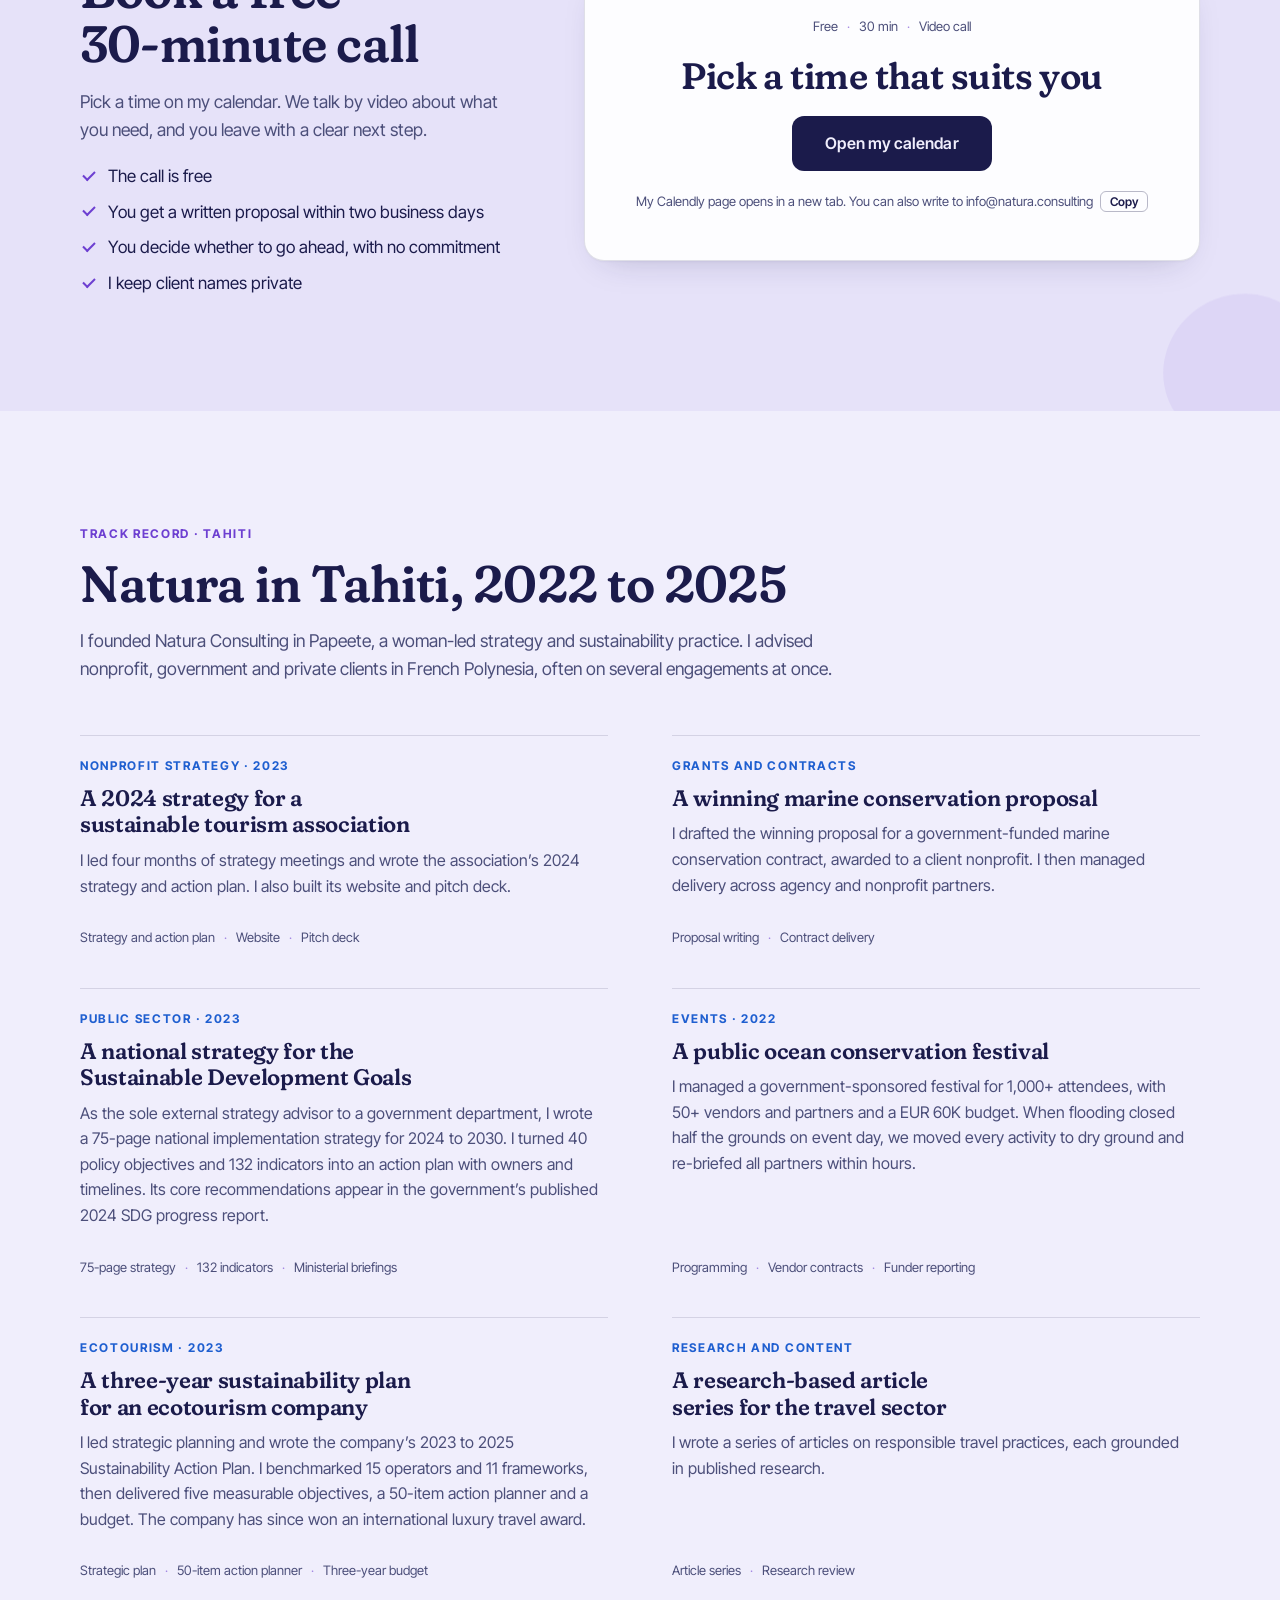
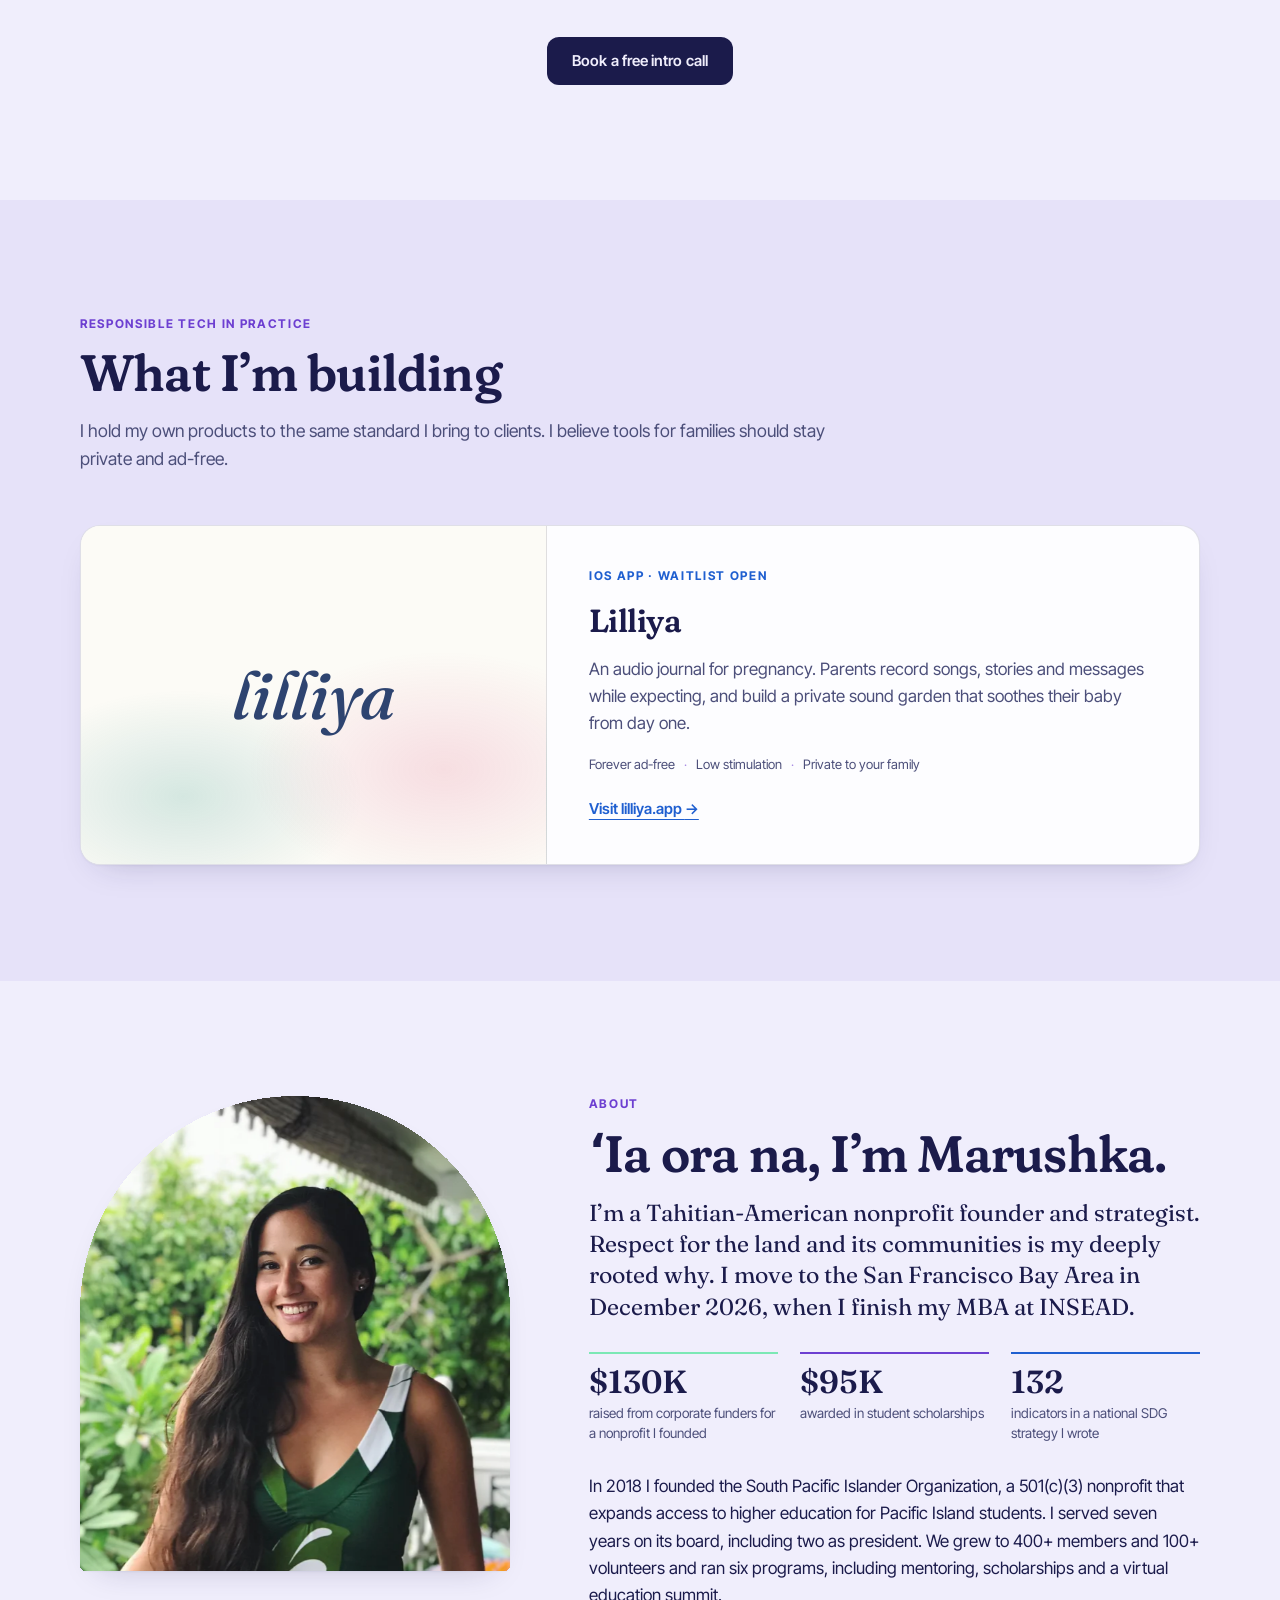
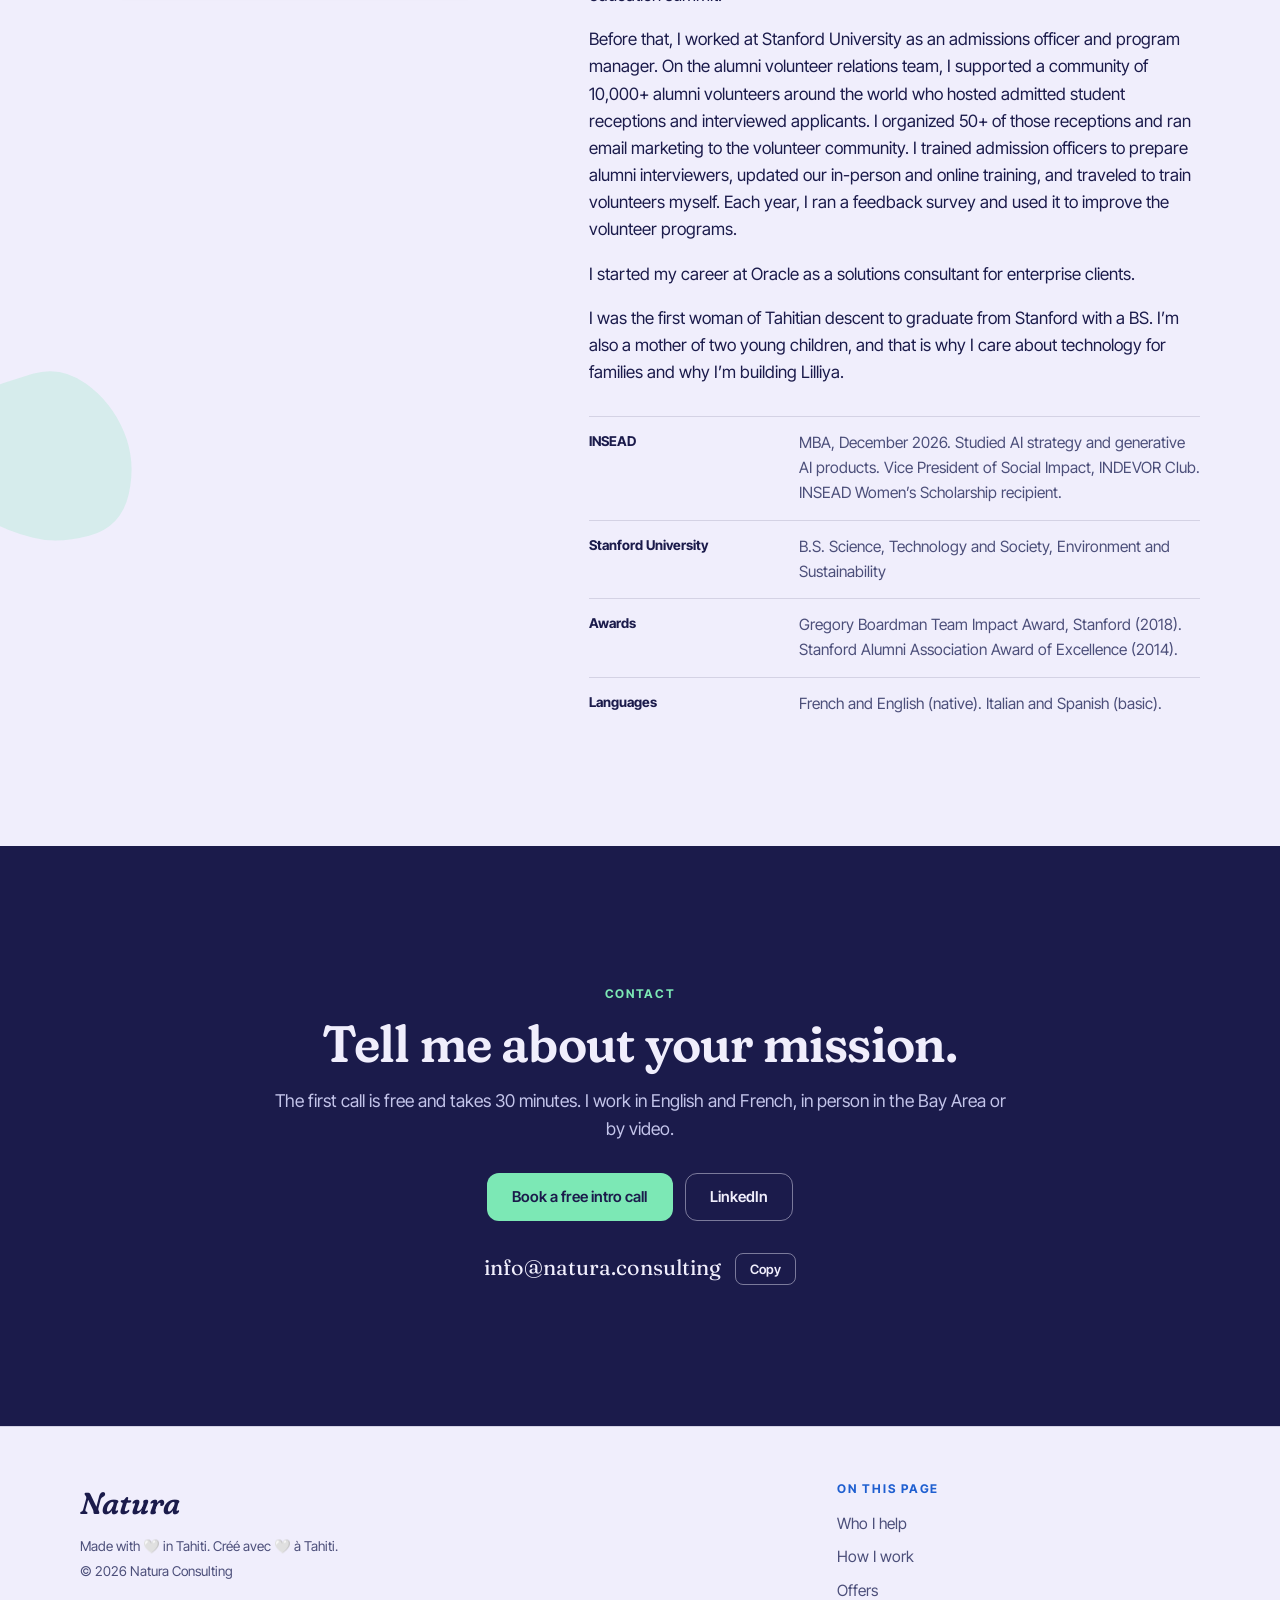
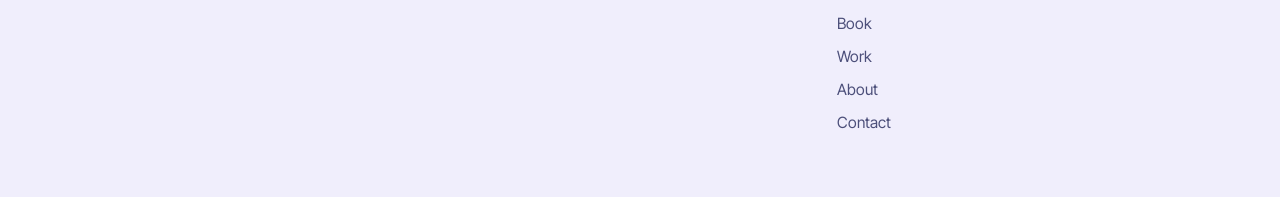
==== commit 76a4432d: "Remove prices and correct the Stanford description Hide prices, the nonprofit discount and session l" ====
--- a/index.html
+++ b/index.html
@@ -4,8 +4,8 @@
 <meta charset="utf-8">
 <meta name="viewport" content="width=device-width, initial-scale=1, viewport-fit=cover">
 <title>Natura · Responsible AI and Tech for Nonprofits</title>
-<meta name="description" content="Marushka Hirshon helps grassroots and early-stage nonprofits choose and use AI and tech responsibly, to save time and protect the people they serve. AI consultations for $150, with 20% off for nonprofits under $250,000. San Francisco Bay Area.">
-<meta name="version" content="4.1">
+<meta name="description" content="Marushka Hirshon helps grassroots and early-stage nonprofits choose and use AI and tech responsibly, to save time and protect the people they serve. Every project starts with a free 30-minute call. San Francisco Bay Area.">
+<meta name="version" content="4.3">
 <link rel="canonical" href="https://natura.consulting/">
 <link rel="icon" href="assets/favicon.svg" type="image/svg+xml">
 <link rel="icon" href="assets/favicon-32.png" type="image/png" sizes="32x32">
@@ -15,7 +15,7 @@
 <meta property="og:site_name" content="Natura Consulting">
 <meta property="og:url" content="https://natura.consulting/">
 <meta property="og:title" content="Responsible AI and tech for grassroots nonprofits">
-<meta property="og:description" content="Marushka Hirshon helps grassroots and early-stage nonprofits choose and use AI and tech responsibly, to save time and protect the people they serve. AI consultations for $150, with 20% off for nonprofits under $250,000.">
+<meta property="og:description" content="Marushka Hirshon helps grassroots and early-stage nonprofits choose and use AI and tech responsibly, to save time and protect the people they serve. Every project starts with a free 30-minute call.">
 <meta property="og:image" content="https://natura.consulting/assets/og-responsible.jpg">
 <meta property="og:image:width" content="1200">
 <meta property="og:image:height" content="630">
@@ -28,10 +28,9 @@
   "name": "Natura Consulting",
   "url": "https://natura.consulting/",
   "image": "https://natura.consulting/assets/og-responsible.jpg",
-  "description": "Responsible AI and tech consulting for grassroots and early-stage nonprofits, at fixed prices.",
+  "description": "Responsible AI and tech consulting for grassroots and early-stage nonprofits.",
   "email": "info@natura.consulting",
   "areaServed": "San Francisco Bay Area",
-  "priceRange": "$",
   "founder": { "@type": "Person", "name": "Marushka Hirshon", "sameAs": "https://www.linkedin.com/in/marushkahirshon" },
   "knowsLanguage": ["en", "fr"]
 }
@@ -68,12 +67,12 @@
     <div class="hero-text">
       <p class="label">For grassroots and early-stage nonprofits</p>
       <h1 id="hero-title" data-words>Responsible AI and tech for grassroots nonprofits.</h1>
-      <p class="lede">I’m Marushka Hirshon. I help small nonprofit teams choose and set up AI and tech tools that save them time, respect their communities and keep people’s data private. I founded and ran a grassroots nonprofit myself, so my prices fit a small budget.</p>
+      <p class="lede">I’m Marushka Hirshon. I help small nonprofit teams choose and set up AI and tech tools that save them time, respect their communities and keep people’s data private. I founded and ran a grassroots nonprofit myself.</p>
       <div class="actions">
         <a class="btn btn-solid" href="https://calendly.com/natura-info/30min" target="_blank" rel="noopener">Book a free 30-minute call</a>
-        <a class="btn btn-line" href="#offers">See offers and prices</a>
-      </div>
-      <p class="fineprint">Every project starts with a free call. An AI consultation costs $150, or $120 if your budget is under $250,000.</p>
+        <a class="btn btn-line" href="#offers">See how I can help</a>
+      </div>
+      <p class="fineprint">Every project starts with a free call, with no commitment.</p>
     </div>
     <div class="arch-wrap">
       <figure class="arch">
@@ -159,8 +158,8 @@
         </li>
         <li data-reveal>
           <span class="num">04</span>
-          <h3>Fair prices for small budgets</h3>
-          <p>I have been in your seat. I founded a nonprofit that grew to 400+ members, so I publish fixed prices and you know the full cost before we start.</p>
+          <h3>I have been in your seat</h3>
+          <p>I founded a nonprofit that grew to 400+ members and 100+ volunteers. I know how much lands on a small team, and I shape every plan around the time you have.</p>
         </li>
       </ol>
     </div>
@@ -171,12 +170,10 @@
   <section class="sec" id="offers" aria-labelledby="offers-title">
     <div class="wrap">
       <div class="sec-head" data-reveal>
-        <p class="label">Offers and prices</p>
+        <p class="label">Offers</p>
         <h2 id="offers-title">Start with a responsible AI plan</h2>
-        <p class="sub">Every project starts with a free 30-minute call. The two main offers have fixed prices, and other AI and tech work comes with a fixed quote.</p>
-      </div>
-
-      <p class="community" data-reveal><b>20% off for the smallest teams.</b> Nonprofits with an annual budget under $250,000 pay 20% less on every paid offer. That price is shown under each price.</p>
+        <p class="sub">Every project starts with a free 30-minute call. After it, I send you a written proposal with the scope of the work.</p>
+      </div>
 
       <article class="feature feature-main" data-reveal>
         <canvas class="waves" data-waves="dark" aria-hidden="true"></canvas>
@@ -184,23 +181,19 @@
           <div>
             <p class="label">Main offer</p>
             <h3>AI consultation</h3>
-            <p>In one hour, we go through your team’s recurring tasks together, from grant reports to volunteer emails. I identify the ones where AI would save you time.</p>
+            <p>We go through your team’s recurring tasks together, from grant reports to volunteer emails. I identify the ones where AI would save you time.</p>
             <p class="feature-proof">I use AI every day for research, drafting and analysis, and I studied AI strategy at INSEAD.</p>
           </div>
           <div>
             <ul class="ticks">
-              <li>60-minute video session with you or your team</li>
+              <li>A working session with you or your team</li>
               <li>A review of your recurring tasks and tools</li>
               <li>A check of your current tools for privacy and data risks</li>
-              <li>A one-page AI plan with the workflows worth setting up, delivered in 2 days</li>
+              <li>A one-page AI plan with the workflows worth setting up</li>
               <li>Clear rules on what should stay out of AI tools, like donor and client data</li>
             </ul>
             <div class="feature-buy">
-              <span class="price-burst">$150</span>
-              <div>
-                <a class="btn btn-light" href="https://calendly.com/natura-info/30min" target="_blank" rel="noopener">Start with a free call</a>
-                <span class="price-note">Fixed price · $120 if your budget is under $250K</span>
-              </div>
+              <a class="btn btn-light" href="https://calendly.com/natura-info/30min" target="_blank" rel="noopener">Start with a free call</a>
             </div>
           </div>
         </div>
@@ -208,10 +201,9 @@
           <div class="next-text">
             <p class="label">Next step</p>
             <h4>AI workflow setup</h4>
-            <p>I set up to three workflows from your plan, with saved prompts and a 45-minute training call for your team.</p>
+            <p>I set up to three workflows from your plan, with saved prompts and a training call for your team.</p>
           </div>
           <div class="next-buy">
-            <span class="price">$350<span class="np">$280 if under $250K</span></span>
             <a class="btn btn-line-light btn-sm" href="https://calendly.com/natura-info/30min" target="_blank" rel="noopener">Start with a free call</a>
           </div>
         </div>
@@ -222,7 +214,7 @@
           <div>
             <p class="label">Other AI and tech work</p>
             <h3>Everything else starts with a free intro call</h3>
-            <p>Tell me what you need in a 30-minute call. I scope the work with you and send a fixed quote in writing.</p>
+            <p>Tell me what you need in a 30-minute call. I scope the work with you and send a proposal in writing.</p>
             <ul class="also" aria-label="Other AI and tech work I offer">
               <li>AI use policy for staff and volunteers</li>
               <li>Privacy and data review of your tools</li>
@@ -234,7 +226,6 @@
           </div>
           <div class="feature-side">
             <a class="btn btn-light" href="https://calendly.com/natura-info/30min" target="_blank" rel="noopener">Book a free intro call</a>
-            <p class="price-note">Nonprofits with a budget under $250,000 pay 20% less on this work too.</p>
           </div>
         </div>
       </article>
@@ -243,7 +234,7 @@
         <h3 class="how-title" data-reveal>How it works</h3>
         <ol class="steps">
           <li data-reveal><span class="num">1</span><h4>Book a free call</h4><p>Pick a time on my calendar. We talk for 30 minutes by video about what you need.</p></li>
-          <li data-reveal><span class="num">2</span><h4>Get a clear price</h4><p>The two main offers have fixed prices. For other AI and tech work, I send a fixed quote within two business days.</p></li>
+          <li data-reveal><span class="num">2</span><h4>Get a clear proposal</h4><p>Within two business days, I send a written proposal with the scope, the steps and the cost.</p></li>
           <li data-reveal><span class="num">3</span><h4>Start when you are ready</h4><p>We set a date for your session or project, and you hear from me at every step.</p></li>
         </ol>
       </div>
@@ -259,9 +250,8 @@
         <p class="sub">Pick a time on my calendar. We talk by video about what you need, and you leave with a clear next step.</p>
         <ul class="ticks ticks-ink">
           <li>The call is free</li>
-          <li>The two main offers have fixed prices</li>
-          <li>Other AI and tech work comes with a fixed quote in writing</li>
-          <li>Nonprofits with a budget under $250,000 pay 20% less</li>
+          <li>You get a written proposal within two business days</li>
+          <li>You decide whether to go ahead, with no commitment</li>
           <li>I keep client names private</li>
         </ul>
       </div>
@@ -360,7 +350,8 @@
         </div>
         <div data-reveal>
           <p>In 2018 I founded the South Pacific Islander Organization, a 501(c)(3) nonprofit that expands access to higher education for Pacific Island students. I served seven years on its board, including two as president. We grew to 400+ members and 100+ volunteers and ran six programs, including mentoring, scholarships and a virtual education summit.</p>
-          <p>Before that, I worked at Stanford University as a program manager, admissions officer and alumni relations coordinator. I organized 50+ events for a network of 10,000+ alumni and donors. I started my career at Oracle as a solutions consultant for enterprise clients.</p>
+          <p>Before that, I worked at Stanford University as an admissions officer and program manager. On the alumni volunteer relations team, I supported a community of 10,000+ alumni volunteers around the world who hosted admitted student receptions and interviewed applicants. I organized 50+ of those receptions and ran email marketing to the volunteer community. I trained admission officers to prepare alumni interviewers, updated our in-person and online training, and traveled to train volunteers myself. Each year, I ran a feedback survey and used it to improve the volunteer programs.</p>
+          <p>I started my career at Oracle as a solutions consultant for enterprise clients.</p>
           <p>I was the first woman of Tahitian descent to graduate from Stanford with a BS. I’m also a mother of two young children, and that is why I care about technology for families and why I’m building Lilliya.</p>
         </div>
         <ul class="creds" data-reveal>
@@ -402,7 +393,7 @@
     </div>
     <div class="foot-col">
       <h3>On this page</h3>
-      <ul><li><a href="#who">Who I help</a></li><li><a href="#why">How I work</a></li><li><a href="#offers">Offers and prices</a></li><li><a href="#book">Book</a></li><li><a href="#work">Work</a></li><li><a href="#about">About</a></li><li><a href="#contact">Contact</a></li></ul>
+      <ul><li><a href="#who">Who I help</a></li><li><a href="#why">How I work</a></li><li><a href="#offers">Offers</a></li><li><a href="#book">Book</a></li><li><a href="#work">Work</a></li><li><a href="#about">About</a></li><li><a href="#contact">Contact</a></li></ul>
     </div>
   </div>
 </footer>
